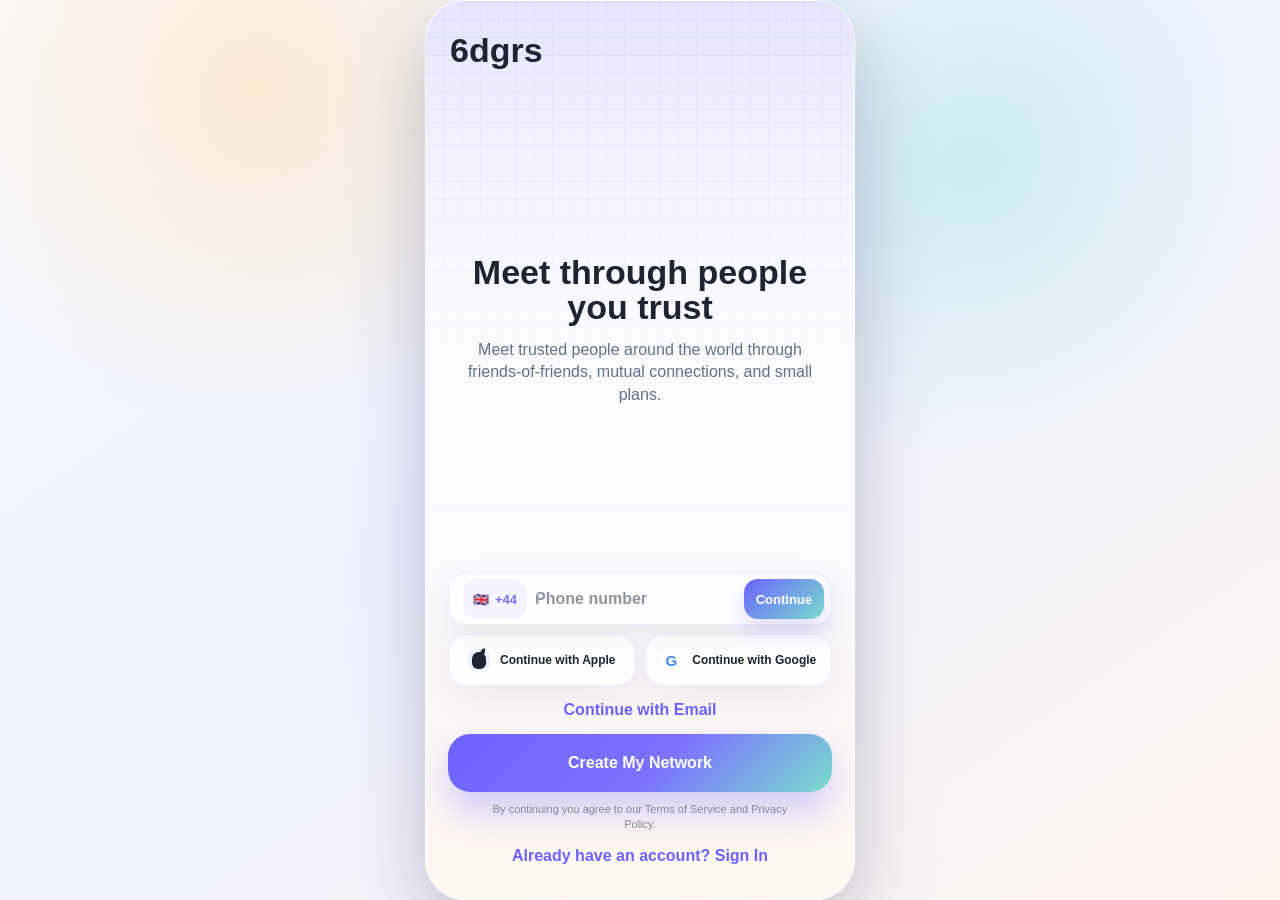
==== index.html @ 52eee06a "Add files via upload" ====
<!doctype html>
<html lang="en">
  <head>
    <meta charset="UTF-8" />
    <meta name="viewport" content="width=device-width, initial-scale=1.0" />
    <meta name="theme-color" content="#f4f1ff" />
    <meta name="mobile-web-app-capable" content="yes" />
    <meta name="apple-mobile-web-app-capable" content="yes" />
    <meta name="apple-mobile-web-app-title" content="6dgrs" />
    <meta name="apple-mobile-web-app-status-bar-style" content="default" />
    <meta name="application-name" content="6dgrs" />
    <title>6dgrs - Trusted global social travel</title>
    <link rel="manifest" href="./manifest.webmanifest" />
    <link rel="icon" href="./assets/logo-icon.svg" type="image/svg+xml" />
    <link rel="apple-touch-icon" href="./assets/logo-icon.svg" />
    <link rel="stylesheet" href="./styles.css?v=96" />
  </head>
  <body>
    <main class="phone-shell" aria-label="6dgrs mobile app prototype">
      <div class="status-glow"></div>

      <section class="screen screen-welcome active" id="welcome" data-screen="welcome">
        <div class="pixel-haze"></div>
        <div class="onboarding-brand"><strong>6dgrs</strong></div>
        <div class="welcome-hero-card">
          <h1>Meet through people you trust</h1>
          <p>Meet trusted people around the world through friends-of-friends, mutual connections, and small plans.</p>
        </div>
        <div class="welcome-actions" id="welcomeAuth">
          <div class="auth-input phone-auth international-phone-auth">
            <button type="button" class="country-code-button" data-country-picker aria-expanded="false" aria-controls="countryCodeMenu"><span data-country-flag>🇬🇧</span><strong data-country-code>+44</strong></button>
            <input type="tel" id="signupPhoneNumber" inputmode="tel" autocomplete="tel-national" placeholder="Phone number" aria-label="Phone number" />
            <button type="button" data-next="onboarding-intro" data-phone-continue aria-label="Continue with phone">Continue</button>
            <div class="country-code-menu" id="countryCodeMenu" hidden>
              <input type="search" id="countryCodeSearch" placeholder="Search country" aria-label="Search country code" />
              <div class="country-code-options" id="countryCodeOptions"></div>
            </div>
          </div>
          <div class="auth-provider-row">
            <button class="auth-button provider-button" data-next="onboarding-intro"><span class="icon apple-icon"></span>Continue with Apple</button>
            <button class="auth-button provider-button" data-next="onboarding-intro"><span class="icon google-icon"></span>Continue with Google</button>
          </div>
          <button class="text-link" data-next="onboarding-intro">Continue with Email</button>
          <button type="button" class="primary-button welcome-create" data-next="onboarding-intro">Create My Network</button>
          <p class="terms">By continuing you agree to our Terms of Service and Privacy Policy.</p>
          <button class="signin-button" data-next="home" data-sign-in>Already have an account? Sign In</button>
        </div>
      </section>

      <section class="screen screen-welcome screen-onboarding-intro" id="onboarding-intro" data-screen="onboarding-intro">
        <div class="pixel-haze"></div>
        <div class="onboarding-brand"><strong>6dgrs</strong></div>
        <div class="onboarding-shell" id="welcomeCarousel">
          <div class="onboarding-track" id="onboardingTrack">
            <article class="onboarding-slide">
              <div class="onboarding-visual trusted-path-preview story-unlock">
                <div class="mini-profile-card you-card"><span>You</span></div>
                <b></b>
                <div class="mini-profile-card trusted-node"><span>Lily</span><em>Trusted Friend</em></div>
                <b></b>
                <div class="mini-profile-card unlock-node"><span>Emma</span><em>Mutual unlocked</em></div>
                <div class="blurred-branch unlock-branch"><span>Maya</span><span>Ari</span><span>Sofia</span></div>
              </div>
              <h1>Start with Trusted Friends</h1>
              <p>Add people you genuinely know and trust. Each Trusted Friend unlocks part of their network.</p>
            </article>
            <article class="onboarding-slide">
              <div class="onboarding-visual intro-request-preview story-intro">
                <div class="mini-person-card profile-preview-card"><i></i><div><strong>Emma Laurent</strong><span>Mutual via Lily</span><button type="button">Request Intro</button></div></div>
                <div class="intro-flow-line"><span>Request Introduction</span></div>
                <div class="mini-chat-card">
                  <strong>Intro Request</strong>
                  <span>Hugo → Emma via Lily</span>
                  <div><button>Introduce</button><button>Reply</button><button>Not Right Now</button></div>
                </div>
              </div>
              <h1>Request warm introductions</h1>
              <p>Meet through people you both know instead of messaging complete strangers.</p>
            </article>
            <article class="onboarding-slide">
              <div class="onboarding-visual trusted-plans-onboarding-preview story-plans">
                <div class="plan-signal-row"><span>Trusted network</span><i></i><span>Open plan</span></div>
                <article class="plan-card onboarding-plan-card">
                  <div class="avatar" style="background:linear-gradient(145deg, #ffbfa3,#a79cff)"></div>
                  <div>
                    <h3>Coffee in Shoreditch</h3>
                    <div class="plan-status-line"><span class="trust-badge">Hosted by Amara</span><span class="trust-badge plan-state">Open to Join</span></div>
                    <p>Shoreditch · Sat, 2:00 PM</p>
                    <div class="plan-meta"><span>3/6 attending</span><span>Mutual connections</span></div>
                    <button type="button">Request to Join</button>
                  </div>
                </article>
                <div class="plan-join-flow"><span>Request sent</span><span>Host approves</span><span>Plan chat opens</span></div>
              </div>
              <h1>Join Trusted Plans</h1>
              <p>See coffees, dinners, hikes, events and meetups shared across your trusted network. Trusted Plans help people meet with real-world context instead of complete strangers.</p>
            </article>
            <article class="onboarding-slide">
              <div class="onboarding-visual qr-meetup-preview status-change-preview">
                <div class="mini-person-card connected-card"><i></i><div><strong>Emma Laurent</strong><span>Connected</span></div></div>
                <div class="mini-qr-person"><strong>Hugo's Personal Key</strong><img class="mini-qr-code" src="./assets/personal-key-qr.png" alt="6dgrs Personal Key QR preview" /></div>
                <div class="scan-flow-line"><span>Scan Meetup QR</span></div>
                <div class="confirm-chip">Meetup Confirmed</div>
                <div class="mini-person-card met-card"><i></i><div><strong>Emma Laurent</strong><span>Met</span></div></div>
              </div>
              <h1>Meet in real life</h1>
              <p>Real-world interactions strengthen trust. Meetups create verified shared experiences.</p>
            </article>
            <article class="onboarding-slide">
              <div class="onboarding-visual trust-growth-preview story-growth">
                <div class="mini-progress"><span>Connected</span><span>Met</span><span>Vouched</span><span>Trusted Friend</span></div>
                <div class="mini-branch active-branch"><strong>Emma</strong><em>Jonas · Mary · Sofia unlocked</em></div>
                <div class="mini-city-row"><span>Jonas</span><span>Mary</span><span>Sofia</span></div>
              </div>
              <h1>Met → Vouched → Trusted</h1>
              <p>Trust grows over time. Stronger relationships unlock more meaningful networks.</p>
            </article>
            <article class="onboarding-slide">
              <div class="onboarding-visual city-map-preview story-city">
                <div class="mini-map-field">
                  <span class="city-dot london">London</span>
                  <span class="city-dot barcelona">Barcelona</span>
                  <span class="city-dot lisbon">Lisbon</span>
                  <i class="city-route"></i>
                  <div class="map-person moving-person">Lily</div>
                </div>
                <div class="trip-added-card">Trip added · Barcelona · 15–20 Aug</div>
                <div class="mini-branch active-branch arrived-person"><strong>Barcelona Hub</strong><em>New trusted activity appears</em></div>
              </div>
              <h1>City Hubs follow people</h1>
              <p>City Hubs reflect where your network actually is. They update as people travel and add trips.</p>
            </article>
          </div>
          <div class="onboarding-controls">
            <div class="onboarding-dots" id="onboardingDots" aria-label="Onboarding progress"></div>
            <div class="onboarding-nav-row">
              <button type="button" class="onboarding-arrow" data-onboarding-prev aria-label="Previous onboarding screen">←</button>
              <button type="button" class="onboarding-next" data-onboarding-next>Next</button>
              <button type="button" class="onboarding-arrow" data-onboarding-skip aria-label="Skip onboarding">Skip</button>
            </div>
          </div>
        </div>
      </section>
      <section class="screen onboarding" id="basics" data-screen="basics">
        <div class="scroll-area with-cta">
          <header class="page-header">
            <p class="eyebrow">Step 1</p>
            <h1>The Basics</h1>
            <p>Start with the details that make introductions feel human and contextual.</p>
          </header>
          <div class="form-stack">
            <label>Full Name<input type="text" placeholder="e.g. Emma Laurent" /></label>
            <label>Age<input type="number" placeholder="e.g. 28" /></label>
            <label>Gender <span>(optional)</span><select id="basicGender"><option value="">Select gender</option><option>Woman</option><option>Man</option><option>Non-binary</option><option>Prefer not to say</option><option>Self-describe</option></select></label>
            <label class="conditional-field" id="basicGenderSelfDescribe" hidden>Self-describe <span>(optional)</span><input type="text" placeholder="Add your gender" /></label>
            <label>Current City<input type="text" placeholder="e.g. Oslo" /></label>
            <label>Home City<input type="text" placeholder="e.g. London" /></label>
          </div>
          <div class="select-group single-select" data-group="visibility">
            <p class="section-label">Profile Visibility</p>
            <button class="option-card selected" aria-pressed="true">Public to Network<span>Visible across trusted circles</span></button>
            <button class="option-card" aria-pressed="false">Trusted Connections Only<span>Only friends and confirmed mutuals</span></button>
          </div>
        </div>
        <div class="sticky-cta"><button class="primary-button" data-next="profile-setup">Continue</button></div>
      </section>

      <section class="screen onboarding" id="profile-setup" data-screen="profile-setup">
        <div class="scroll-area with-cta">
          <header class="page-header">
            <p class="eyebrow">Steps 2-5</p>
            <h1>Build Your Signal</h1>
            <p>Photos, story, personality, and interests for trusted social travel.</p>
          </header>

          <section class="content-section">
            <h2>Profile Photos</h2>
            <div class="upload-main">
              <div class="avatar-preview">EL</div>
              <div><strong>Profile photo</strong><span>Large primary identity image</span></div>
            </div>
            <div class="upload-cover">Cover image</div>
            <div class="photo-carousel" aria-label="Lifestyle travel photos">
              <button class="photo-tile">Add 1</button><button class="photo-tile">Add 2</button><button class="photo-tile">Add 3</button>
              <button class="photo-tile">Add 4</button>
            </div>
          </section>

          <section class="content-section">
            <h2>Bio</h2>
            <div class="prompt-card"><span>Lately I’ve been drawn to...</span><textarea placeholder="Quiet wine bars, sunrise walks and great design hotels"></textarea></div>
            <div class="prompt-card"><span>A trip I still think about...</span><textarea placeholder="Kyoto in autumn with friends of friends"></textarea></div>
            <div class="prompt-card"><span>I’m always up for...</span><textarea placeholder="Warm introductions and hidden local rituals"></textarea></div>
          </section>

          <section class="content-section">
            <h2>Your Travel Persona</h2>
            <div class="chip-cloud selectable" data-max-selected="3">
              <button>Explorer</button><button>Foodie</button><button>Nightlife</button><button>Outdoors</button>
              <button>Luxury Travel</button><button>Hidden Gems</button><button>Digital Nomad</button><button>Art & Culture</button><button>Coffee Spots</button>
            </div>
          </section>

          <section class="content-section">
            <h2>Interests</h2>
            <div class="chip-cloud selectable" data-max-selected="3">
              <button>Design hotels</button><button>Jazz bars</button><button>Galleries</button><button>Rooftops</button>
              <button>Wellness</button><button>Supper clubs</button><button>Photography</button><button>Architecture</button>
              <button>Beach towns</button><button>Slow travel</button>
            </div>
          </section>
        </div>
        <div class="sticky-cta"><button class="primary-button" data-next="trip">Continue</button></div>
      </section>

      <section class="screen onboarding" id="trip" data-screen="trip">
        <div class="scroll-area with-cta">
          <header class="page-header">
            <p class="eyebrow">Step 6</p>
            <h1>Upcoming Trips</h1>
            <p>Add where you are going next and decide how open your trip feels.</p>
          </header>
          <div class="glass-card trip-card">
            <label>Destination<input type="text" placeholder="Barcelona, Spain" /></label>
            <div class="date-row">
              <label>Start Date<input type="date" id="tripStartDate" /></label>
              <label>End Date<input type="date" id="tripEndDate" /></label>
            </div>
            <label>Visibility<select id="tripVisibility"><option>Trusted networks</option><option>Mutuals only</option><option>Private</option></select></label>
            <label>Trip Purpose<select id="tripPurpose"><option>Leisure</option><option>Work</option><option>Visiting Friends</option><option>Event</option><option>Other</option></select></label>
            <label class="conditional-field" id="tripPurposeDetail" hidden><span id="tripPurposeDetailLabel">What brings you here?</span><input type="text" id="tripReason" placeholder="Wedding, festival, birthday trip" /></label>
            <details class="trip-advanced-privacy">
              <summary>Custom visibility</summary>
              <button type="button" class="privacy-extra-row" data-privacy-extra aria-pressed="false">Hide this trip from specific people<span></span></button>
              <div class="hidden-people-picker chip-cloud selectable" data-hidden-people-picker>
                <button type="button">Lily Chen</button><button type="button">Emma Laurent</button><button type="button">Theo Jensen</button><button type="button">Sofia Marin</button>
              </div>
            </details>
            <div class="toggle-pair exclusive-toggles">
              <button class="toggle-card active">Open to Meetups<span></span></button>
              <button class="toggle-card">Just browsing<span></span></button>
            </div>
          </div>
        </div>
        <div class="sticky-cta trip-actions"><button class="primary-button" data-trip-save>Save Trip</button><button class="secondary-button" data-trip-skip>I'll do it later</button></div>
      </section>

      <section class="screen onboarding trusted-screen" id="trusted" data-screen="trusted">
        <div class="scroll-area with-cta">
          <header class="page-header light">
            <p class="eyebrow">Step 7</p>
            <h1>Trusted Connections</h1>
            <p>6dgrs grows through real-world trust.</p>
          </header>
          <p class="qr-instruction" id="trustedInstruction">Start with 6 Trusted Friends. Unlock up to 12 as real-world trust grows.</p>
          <div class="trust-cap-card">
            <strong>Trusted Friend slots</strong>
            <span id="trustedSlotCopy">6 slots available now · unlock up to 12 through verified meetups, vouches, and hosted plans.</span>
          </div>
          <div class="identity-card">
            <div class="identity-top"><div class="avatar-preview small">EL</div><div><strong>Your Personal Key</strong><span>@emmaaround</span></div></div>
            <div class="real-qr asset-qr" aria-label="Scannable QR code"><img src="./assets/personal-key-qr.png" alt="6dgrs Personal Key QR code" /></div>
            <div class="trust-id">Trust ID 6D-OSL-2048</div>
          </div>
          <div class="action-list">
            <button class="wide-action">Scan Trusted Friend's QR</button>
            <button class="wide-action">Share Invite Link</button>
            <button class="wide-action">Import Contacts</button>
          </div>
        </div>
        <div class="sticky-cta"><button class="primary-button" id="trustedCta" data-next="privacy">Continue</button></div>
      </section>

      <section class="screen onboarding" id="privacy" data-screen="privacy">
        <div class="scroll-area with-cta">
          <header class="page-header">
            <p class="eyebrow">Step 8</p>
            <h1>Privacy</h1>
            <p>Make the network feel open enough to explore and private enough to trust.</p>
          </header>
          <div class="settings-list privacy-settings">
            <button class="setting-card active" data-privacy-mode aria-pressed="true">Visible to trusted<span></span></button>
            <button class="setting-card" data-privacy-mode aria-pressed="false">Visible to mutuals<span></span></button>
            <button class="setting-card" data-privacy-mode aria-pressed="false">Show trips publicly<span></span></button>
            <button class="setting-card" data-privacy-mode aria-pressed="false">Hide current city<span></span></button>
          </div>
        </div>
        <div class="sticky-cta"><button class="primary-button" data-next="qr-reveal">Generate QR</button></div>
      </section>

      <section class="screen qr-reveal" id="qr-reveal" data-screen="qr-reveal">
        <div class="reveal-content">
          <p class="eyebrow">Step 9</p>
          <h1>Your Key Is Live</h1>
          <div class="identity-card reveal">
            <div class="real-qr asset-qr"><img src="./assets/personal-key-qr.png" alt="6dgrs Personal Key QR code" /></div>
            <strong>6dgrs Personal Key</strong>
            <span>Ready for trusted real-world adds</span>
          </div>
        </div>
        <div class="sticky-cta"><button class="primary-button" data-next="home">Enter 6dgrs</button></div>
      </section>

      <section class="screen app-screen" id="home" data-screen="home">
        <div class="scroll-area app-scroll">
          <header class="home-header">
            <div class="brand-small">6dgrs</div>
            <div class="header-actions"><button data-next="trip">Add Trip</button><button class="icon-button" data-next="notifications" aria-label="Notifications"><svg aria-hidden="true" viewBox="0 0 24 24"><path d="M18 8a6 6 0 0 0-12 0c0 7-3 7-3 9h18c0-2-3-2-3-9"></path><path d="M13.73 21a2 2 0 0 1-3.46 0"></path></svg></button><button class="icon-button" data-qr-shortcut>QR</button></div>
          </header>
          <label class="search-bar"><span></span><input id="homeSearch" placeholder="Search city or country" /></label>
          <div class="filter-row"><button class="active" data-home-filter="all">All</button><button data-home-filter="in-town">In Town</button><button data-home-filter="locals">Locals</button><button data-home-filter="same">Same Dates</button></div>
          <section class="content-section"><div class="section-heading people-heading"><div><h2 id="homePeopleTitle">Trusted People Nearby</h2><label class="date-range-pill" id="homePeopleDates"><select id="homeTripSelect" aria-label="Choose trip dates"></select></label></div><button data-next="nearby-people">View all</button></div><div class="people-stack" id="nearbyPeople"></div></section>
          <section class="content-section trusted-plans-preview">
            <div class="section-heading"><h2>Trusted Plans Near You</h2><button data-next="trusted-plans">View all</button></div>
            <div class="plan-preview-stack" id="homePlans"></div>
            <button class="soft-action" data-next="create-plan">Create Trusted Plan</button>
          </section>
          <section class="content-section"><h2>Visiting Soon</h2><div class="mini-card-row"><button class="city-mini-card" data-city-mutual="Barcelona">Barcelona<span>12 mutual paths</span></button><button class="city-mini-card" data-city-mutual="Tokyo">Tokyo<span>8 trusted hubs</span></button></div></section>
          <section class="content-section"><h2>Recently Unlocked Networks</h2><div class="unlock-strip"><span>Oslo</span><span>London</span><span>Paris</span></div></section>
          <section class="content-section"><div class="section-heading"><div><h2>Suggested for you</h2></div><button data-next="suggested-connections">View all</button></div><div class="people-stack" id="suggestedPeople"></div></section>
          <section class="content-section"><div class="section-heading"><div><h2>Around Your Network</h2></div></div><div class="mini-card-row network-movement-row" id="networkMovement"></div></section>
        </div>
        <nav class="bottom-nav"></nav>
      </section>

      <section class="screen app-screen" id="nearby-people" data-screen="nearby-people">
        <div class="scroll-area app-scroll">
          <header class="network-header">
            <div><h1 id="nearbyPeoplePageTitle">Trusted People Nearby</h1><p id="nearbyPeoplePageCopy">People relevant to your selected trip and filter.</p></div>
          </header>
          <div class="people-stack" id="nearbyPeopleAll"></div>
        </div>
        <nav class="bottom-nav"></nav>
      </section>

      <section class="screen app-screen" id="suggested-connections" data-screen="suggested-connections">
        <div class="scroll-area app-scroll">
          <header class="network-header">
            <div><h1>Suggested Introductions</h1><p>Ranked by shared style, trips, mutual paths, plans, and recent trusted activity.</p></div>
          </header>
          <div class="people-stack" id="suggestedPeopleAll"></div>
        </div>
        <nav class="bottom-nav"></nav>
      </section>

      <section class="screen app-screen" id="trusted-plans" data-screen="trusted-plans">
        <div class="scroll-area app-scroll">
          <header class="network-header">
            <div><h1>Trusted Plans Near You</h1><p>Discover plans you can request to join.</p></div>
            <button class="small-pill" data-next="create-plan">Create</button>
          </header>
          <div class="people-stack plan-list" id="trustedPlansList"></div>
        </div>
        <nav class="bottom-nav"></nav>
      </section>

      <section class="screen app-screen" id="my-plans" data-screen="my-plans">
        <div class="scroll-area app-scroll">
          <header class="network-header">
            <div><h1>My Plans</h1></div>
            <button class="small-pill" data-next="create-plan">Create</button>
          </header>
          <div class="tabs plan-tabs my-plan-tabs"><button class="active" data-plan-filter="hosting">Hosting</button><button data-plan-filter="attending">Attending</button><button data-plan-filter="pending">Pending</button><button data-plan-filter="past">Past</button></div>
          <div class="people-stack plan-list" id="myPlansList"></div>
        </div>
        <nav class="bottom-nav"></nav>
      </section>

      <section class="screen app-screen" id="create-plan" data-screen="create-plan">
        <div class="scroll-area with-cta">
          <header class="page-header"><p class="eyebrow">Trusted Plans</p><h1>Create Trusted Plan</h1><p>Host something small, private, and capped at 6 people.</p></header>
          <div class="form-card">
            <label>Plan title<input placeholder="e.g. Coffee in Shoreditch" /></label>
            <label>Location<input placeholder="Shoreditch, London" /></label>
            <div class="form-grid two"><label>Date<input type="date" /></label><label>Time<input type="time" /></label></div>
            <label>Maximum number of people <span>(max 6)</span><input type="number" min="2" max="6" placeholder="4" /></label>
            <label>Visibility setting<select><option>Direct Trusted Friends only</option><option>Mutual connections</option><option>2nd Degree connections</option><option>Invite link only</option></select></label>
          </div>
        </div>
        <div class="sticky-cta"><button class="primary-button" data-publish-plan>Publish Plan</button></div>
      </section>

      <section class="screen app-screen" id="plan-detail" data-screen="plan-detail">
        <div class="scroll-area app-scroll">
          <header class="network-header"><button class="small-pill" data-next="trusted-plans">Back</button><button class="small-pill" id="planDetailRequests" data-next="plan-requests">Requests</button></header>
          <section class="plan-hero">
            <span class="trust-badge" id="planDetailBadge">Discoverable</span>
            <h1>Coffee in Shoreditch</h1>
            <p>Saturday, 2:00 PM · Shoreditch House cafe</p>
            <div class="host-line"><div class="avatar"></div><div><strong>Hosted by Amara</strong><span>You -> Lily -> Amara</span></div></div>
          </section>
          <section class="content-section"><h2>Plan Details</h2><p class="about-copy">A small coffee plan for trusted mutuals nearby. Attending creates a Met connection only; wider networks stay locked unless people later become Trusted Friends.</p><div class="plan-stats"><span>3 spots left</span><span>3 joined</span><span>Max 6</span></div></section>
          <section class="content-section" id="planAttendees"><h2>Attendees</h2><div class="participant-row"><span>Amara</span><span class="trust-badge">Host · 2°</span></div><div class="participant-row"><span>Lily</span><span>Trusted Friend</span></div><div class="participant-row"><span>Theo</span><span>Met only</span></div></section>
          <section class="content-section plan-join-note" id="planJoinNote"><h2>Message to host (optional)</h2><p class="section-note">Include a message with your join request.</p><textarea id="planJoinMessage" placeholder="Would love to join if there’s space."></textarea></section>
          <div class="action-grid" id="planDetailActions"></div>
        </div>
        <nav class="bottom-nav"></nav>
      </section>

      <section class="screen app-screen" id="edit-plan" data-screen="edit-plan">
        <div class="scroll-area with-cta">
          <header class="network-header">
            <div><h1>Edit Plan</h1><p>Manage the plan you are hosting.</p></div>
            <button class="plan-request-bell edit-plan-request-bell" data-next="plan-requests" aria-label="3 pending requests"><svg class="bell-symbol" aria-hidden="true" viewBox="0 0 24 24"><path d="M18 8a6 6 0 0 0-12 0c0 7-3 7-3 9h18c0-2-3-2-3-9"></path><path d="M13.73 21a2 2 0 0 1-3.46 0"></path></svg><span class="bell-count">3</span></button>
          </header>
          <section class="plan-management-hub">
            <div>
              <strong>Coffee in Shoreditch</strong>
              <span>Saturday · 2:30 PM · Shoreditch</span>
            </div>
            <div class="hub-actions single-action">
              <button type="button" data-next="plan-chat" data-plan-status="hosting" class="chat-cta">Open Chat <span>3</span></button>
            </div>
          </section>
          <div class="form-card">
            <label>Title<input placeholder="Coffee in Shoreditch" /></label>
            <div class="form-grid two"><label>Date<input type="date" /></label><label>Time<input type="time" /></label></div>
            <label>Venue / location<input placeholder="Shoreditch House cafe" /></label>
            <label>Description<textarea placeholder="A small coffee plan for trusted mutuals nearby. Keep it warm, low-key, and easy to join."></textarea></label>
            <label>Max attendees<select><option selected>6 people</option><option>5 people</option><option>4 people</option><option>3 people</option></select></label>
            <label>Visibility<select><option selected>Mutual connections</option><option>Direct Trusted Friends only</option><option>2nd Degree connections</option><option>Invite link only</option></select></label>
            <label>Who can join<select><option selected>Mutual connections</option><option>Trusted Friends only</option><option>2nd Degree connections</option><option>Invite link only</option></select></label>
          </div>
          <section class="content-section">
            <h2>Attendees</h2>
            <div class="participant-row"><span>You</span><span class="trust-badge">Host</span></div>
            <div class="participant-row"><span>Lily</span><span class="trust-badge">Accepted</span><button class="quiet-danger">Remove</button></div>
            <div class="participant-row"><span>Theo</span><span class="trust-badge">Accepted</span><button class="quiet-danger">Remove</button></div>
            <div class="participant-row"><span>Amara</span><span class="trust-badge">Accepted</span><button class="quiet-danger">Remove</button></div>
          </section>
          <div class="action-grid edit-plan-actions">
            <button class="secondary-button" type="button" data-save-plan>Save Changes</button>
            <button class="quiet-danger" type="button" data-cancel-hosted-plan>Cancel Plan</button>
          </div>
        </div>
        <nav class="bottom-nav"></nav>
      </section>

      <section class="screen app-screen" id="plan-requests" data-screen="plan-requests">
        <div class="scroll-area app-scroll">
          <header class="network-header"><div><h1>Plan Requests</h1></div><button class="small-pill" data-next="plan-detail">Back</button></header>
          <div class="people-stack" id="planRequestsList"></div>
        </div>
        <nav class="bottom-nav"></nav>
      </section>

      <section class="screen app-screen" id="plan-chat" data-screen="plan-chat">
        <div class="scroll-area app-scroll chat-detail">
          <header class="chat-top"><div><strong>Coffee in Shoreditch</strong><span>Saturday · 2:00 PM · Shoreditch</span></div><div class="chat-quick-actions"><button class="small-pill" data-next="edit-plan" data-plan-status="hosting">Edit Plan</button><button class="small-pill" data-next="plan-requests">Requests</button><button class="small-pill" data-next="chats" data-chat-mode="plan-share">Share</button></div></header>
          <div class="plan-reminder">
            <p id="planChatStatus"><span class="trust-badge relationship-badge">Private Plan Chat</span><small>Hosted by Hugo · 4 attendees</small></p>
            <div class="participant-strip"><div><button type="button">Hugo (Host)</button><button data-next="profile" data-profile-name="Lily Chen">Lily</button><button data-next="profile" data-profile-name="Theo Jensen">Theo</button><button data-next="profile" data-profile-name="Amara Okoye">Amara</button></div></div>
            <div class="plan-messages">
              <div class="message-row other">Amara: I booked a small table near the window.</div>
              <div class="message-row mine">Perfect. I’ll be there just before 2.</div>
              <div class="message-row other">Lily: Bringing Sofia too, she knows Amara from the Oslo hub.</div>
            </div>
            <div class="chat-input" id="planChatComposer"><input placeholder="Message the plan group" /><button type="button" class="photo-upload-button" aria-label="Add photo"></button><button aria-label="Send message">➤</button></div>
          </div>
        </div>
      </section>

      <section class="screen app-screen" id="city-mutuals" data-screen="city-mutuals">
        <div class="scroll-area app-scroll">
          <header class="network-header">
            <div><h1 id="cityMutualTitle">Barcelona</h1><p id="cityMutualCopy">People you can reach through trusted paths.</p></div>
            <button class="small-pill" data-next="home">Back</button>
          </header>
          <section class="content-section"><h2>Mutual Paths</h2><div class="people-stack" id="cityMutualPeople"></div></section>
        </div>
        <nav class="bottom-nav"></nav>
      </section>

      <section class="screen app-screen" id="network-list" data-screen="network-list">
        <div class="scroll-area app-scroll">
          <header class="network-header">
            <div><h1>Network</h1></div>
            <button class="small-pill" data-add-friends>Add Trusted</button>
          </header>
          <div class="view-toggle"><button class="active" data-next="network-list">List</button><button data-next="network-map">Map</button></div>
          <section class="trust-system-card">
            <div><strong>Trusted Friends</strong><span id="networkTrustedSlotCopy">4/6 launch slots used · cap 12</span></div>
            <div><strong>Unlocks</strong><span>+2 after 2 verified meetups · +1 for hosting · +1 per trusted vouch</span></div>
          </section>
          <label class="search-bar network-search"><span></span><input id="networkSearch" placeholder="Search name or city" /></label>
          <div class="chip-cloud network-filter-chips primary-network-filters">
            <button class="selected" data-network-filter="trusted">Trusted</button>
            <button data-network-filter="mutuals">Mutuals</button>
            <button data-network-filter="nearby">Nearby</button>
            <button data-network-filter="travelling">Travelling</button>
            <button data-network-filter="met">Met</button>
          </div>
          <section class="content-section"><h2>Trusted Friends</h2><div class="people-stack network-cards"></div></section>
          <section class="content-section"><h2>People You've Met</h2><p class="section-note">Verified real-world meetups create Met paths and curated previews, not automatic Trusted Friend access.</p><div class="people-stack met-cards"></div></section>
          <section class="content-section"><h2>Mutual Connections</h2><p class="section-note">Friends-of-friends visible through a trust path. Request intros before messaging.</p><div class="people-stack trusted-cards"></div></section>
          <section class="content-section"><h2>Extended Network</h2><p class="section-note">2nd to 6th Degree previews reveal gradually through intros, plans, vouches and verified meetups.</p><div class="people-stack third-degree-cards"></div></section>
        </div>
        <nav class="bottom-nav"></nav>
      </section>

      <section class="screen app-screen map-screen" id="network-map" data-screen="network-map">
        <div class="city-sky">
          <header class="network-header map-top">
            <div><h1>Trust Paths</h1><p>Explore how your network branches and reconnects.</p></div>
            <div class="view-toggle compact"><button data-next="network-list">List</button><button class="active">Map</button></div>
          </header>
          <div class="world-lines"></div>
          <div class="connection-line l1"></div><div class="connection-line l2"></div><div class="connection-line l3"></div>
          <div class="global-network-map" id="globalNetworkMap" aria-label="Global trust map"></div>
          <section class="network-graph-card" id="networkGraphCard" aria-live="polite"></section>
          <div class="map-bottom glass-card">
            <div><strong id="mapTrustedSlotCount">4/6</strong><span>Trusted Friends</span></div><div><strong id="mapMetCount">6</strong><span>Met paths</span></div><div><strong id="mapTrustedCap">12</strong><span>Max cap</span></div>
            <button data-next="network-list">Open list view</button>
          </div>
        </div>
        <nav class="bottom-nav"></nav>
      </section>

      <section class="screen app-screen" id="request-intro" data-screen="request-intro">
        <div class="scroll-area with-cta">
          <header class="page-header"><h1 id="introTitle">Request intro to Emma via Lily</h1><p class="path-line" id="introPathLine">Connected via Lily</p></header>
          <div class="select-group single-select intro-methods"><button class="option-card selected" aria-pressed="true" data-intro-method="mutual">Via Mutual Friend <em>Recommended</em></button><button class="option-card" aria-pressed="false" data-intro-method="direct">Direct Request</button></div>
          <div class="recipient-card" id="introRecipient"><span>Send Lily a note</span><strong>Lily Chen</strong></div>
          <label class="message-box">Message<textarea id="introMessage" placeholder="Hey Lily - would love an intro to Emma if it feels right. Looks like we both have similar interests and may be in Barcelona at the same time."></textarea></label>
          <p class="subtle-note" id="introMethodNote">This lands as a normal chat with Lily, not a formal approval request.</p>
        </div>
        <div class="sticky-cta"><button class="primary-button" data-send-intro>Send Request</button></div>
      </section>

      <section class="screen app-screen" id="chats" data-screen="chats">
        <div class="scroll-area app-scroll">
          <header class="page-header compact-header"><h1>Chats</h1><p id="chatContextCopy">Trusted conversations only.</p></header>
          <div class="tabs chat-tabs"><button class="active" data-chat-filter="all">All</button><button data-chat-filter="unread">Unread</button><button data-chat-filter="trusted">Trusted</button><button data-chat-filter="plans">Plans</button><button data-chat-filter="archived">Archived</button></div>
          <div class="chat-list"></div>
        </div>
        <nav class="bottom-nav"></nav>
      </section>

      <section class="screen app-screen" id="chat-detail" data-screen="chat-detail">
        <div class="chat-detail">
          <header class="chat-top"><div class="avatar-img"></div><div><strong>Hugo & Emma</strong><span>Introduced by Lily · Not yet Met</span></div></header>
          <div class="messages"><p class="bubble theirs">Lily mentioned you love quiet design bars. I have one in mind for Friday.</p><p class="bubble mine">Perfect. I am in Barcelona from Thursday and would love that.</p></div>
          <button class="meetup-button" data-next="verify">Confirm Meetup</button>
          <div class="composer"><input placeholder="Message Emma" /><button type="button" class="photo-upload-button" aria-label="Add photo"></button><button aria-label="Send message">➤</button></div>
        </div>
      </section>

      <section class="screen app-screen" id="verify" data-screen="verify">
        <div class="scroll-area with-cta">
          <header class="page-header"><h1>Did you meet Emma?</h1><p>Verification can upgrade a one-to-one relationship to Trusted Friend when both people accept.</p></header>
          <div class="select-group single-select verify-methods"><button class="option-card selected" aria-pressed="true" data-verify-method="qr">QR Scan</button><button class="option-card" aria-pressed="false" data-verify-method="location">Same Location</button><button class="option-card" aria-pressed="false" data-verify-method="mutual">Mutual Confirmation</button></div>
          <div id="verificationPanel" class="verification-panel"></div>
        </div>
        <div class="sticky-cta"><button class="primary-button" data-complete-verification>Complete Verification</button></div>
      </section>

      <section class="screen unlocked-screen" id="unlocked" data-screen="unlocked">
        <div class="unlock-visual"><span></span><span></span><span></span></div>
        <div class="unlock-content">
          <h1>Meetup Confirmed</h1>
          <p>Emma is now Met. You can see a curated preview; her full branch opens only if you both become Trusted Friends.</p>
          <div class="new-people"><div><span>MB</span></div><div><span>AR</span></div><div><span>NK</span></div><div><span>SR</span></div><div><span>JO</span></div></div>
          <div class="reach-card"><strong>Meetup Recorded</strong><span>Emma is now Met. Met creates a real trust path with curated previews; Trusted Friend unlocks the wider branch.</span></div>
          <div class="gain-grid"><div><strong>Met</strong><span>New status</span></div><div><strong>Locked</strong><span>Wider branch</span></div><div><strong>12</strong><span>Max cap</span></div></div>
        </div>
        <div class="sticky-cta dual"><button class="primary-button" data-next="network-map">Explore New Connections</button><button class="secondary-button" data-next="home">Continue Exploring</button></div>
      </section>

      <section class="screen app-screen profile-screen" id="my-profile" data-screen="my-profile">
        <div class="scroll-area app-scroll">
          <div class="cover personal-cover"></div>
          <button class="profile-gear" type="button" data-profile-menu aria-label="Open profile menu"></button>
          <div class="profile-menu" id="profileMenu">
            <button data-next="notifications">Notifications</button>
            <button data-next="connection-requests">Requests</button>
            <button data-next="settings">Settings</button>
            <button data-next="safety-centre">Safety Centre</button>
            <button data-next="how-works">How 6dgrs Works</button>
            <button type="button" data-open-feedback>Send Feedback</button>
          </div>
          <section class="profile-head">
            <div class="profile-avatar">IO</div><div class="verified">Verified</div>
            <h1>Ifunanya Okafor</h1><p>@ifunanya</p>
            <div class="profile-actions"><button data-next="edit-profile">Edit Profile</button><button data-qr-shortcut>Personal Key</button></div>
          </section>
          <div class="tabs profile-tabs"><button class="active" data-profile-tab="about">About</button><button data-profile-tab="trips">Trips</button><button data-profile-tab="plans">Plans</button><button data-profile-tab="trust">Trust</button></div>
          <section class="profile-tab-panel active" data-profile-panel="about">
            <section class="content-section"><h2>About</h2><p class="about-copy">Warm-intro traveller based in Tokyo, with London as home, looking for thoughtful city rituals, design hotels, gallery afternoons, and trusted local plans.</p><div class="profile-meta-grid"><span>Current city<strong>Tokyo</strong></span><span>Home city<strong>London</strong></span><span>Trust ID<strong>6D-8492-LDN</strong></span></div></section>
            <section class="content-section"><h2>Travel Personality</h2><div class="chip-cloud static"><span>Explorer</span><span>Foodie</span><span>Art & Culture</span><span>Hidden Gems</span></div><h2>Interests</h2><div class="chip-cloud static"><span>Design hotels</span><span>Jazz bars</span><span>Photography</span><span>Slow travel</span></div></section>
            <section class="content-section"><h2>Photos</h2><div class="profile-photo-grid"><button type="button" aria-label="Profile gallery photo 1"></button><button type="button" aria-label="Profile gallery photo 2"></button><button type="button" aria-label="Profile gallery photo 3"></button><button type="button" aria-label="Profile gallery photo 4"></button></div></section>
          </section>
          <section class="profile-tab-panel" data-profile-panel="trips">
            <section class="content-section"><div class="section-heading"><h2>Upcoming Trips</h2><button data-next="all-trips">Manage trips</button></div><div class="profile-carousel"><div class="trip-row"><strong>Barcelona</strong><span>Jun 12-16 · visible to trusted networks</span></div><div class="trip-row"><strong>Paris</strong><span>Jul 04-07 · open to meetups</span></div><div class="trip-row"><strong>Lisbon</strong><span>Aug 18-22 · mutuals only</span></div></div></section>
          </section>
          <section class="profile-tab-panel" data-profile-panel="plans">
            <section class="content-section"><div class="section-heading"><h2>Plans</h2><button data-next="my-plans">Manage plans</button></div><div class="profile-carousel"><div class="trip-row"><strong>Hosting</strong><span>Coffee in Shoreditch · Saturday, 2:00 PM</span></div><div class="trip-row"><strong>Attending</strong><span>Gallery visit in Mayfair · Sunday, 11:30 AM</span></div><div class="trip-row"><strong>Pending</strong><span>Jazz night in Dalston · awaiting host</span></div><div class="trip-row muted"><strong>Past</strong><span>Design stores in Marylebone · Met created</span></div></div></section>
          </section>
          <section class="profile-tab-panel" data-profile-panel="trust">
            <section class="presence-card"><div class="presence-world"></div><div><h2>Global Presence</h2><p>18 countries visited · 11 trusted hubs · 4 Trusted Friends · 6 Met</p><button data-next="network-map">Open Network Explorer</button></div></section>
            <section class="content-section"><h2>Trusted Stats</h2><div class="profile-meta-grid"><span>Trusted Friends<strong>4/6</strong></span><span>Met<strong>6</strong></span><span>Vouches<strong>2</strong></span></div></section>
            <section class="content-section"><h2>Introductions Made</h2><div class="profile-carousel"><div class="trip-row"><strong>Hugo ↔ Emma</strong><span>Introduced via Lily · Barcelona · November 2026 · Connected</span></div><div class="trip-row"><strong>Maya ↔ Theo</strong><span>Introduced through Coffee in Shoreditch · Met in person</span></div></div></section>
            <section class="content-section"><h2>Vouched By</h2><div class="testimonial-row"><div>Lily<span>"Always makes people feel safe."</span></div><div>Theo<span>"Great at thoughtful introductions."</span></div></div></section>
            <button class="instagram-lock connected unlocked" type="button" data-instagram-profile="ifunanya" data-trusted-instagram="true"><strong>Instagram Connected</strong><span>Travel photos visible to trusted connections only.</span><small>@ifunanya opens in Instagram.</small></button>
          </section>
        </div>
        <nav class="bottom-nav"></nav>
      </section>

      <section class="screen app-screen" id="all-trips" data-screen="all-trips">
        <div class="scroll-area app-scroll">
          <header class="network-header">
            <div><h1>My Trips</h1><p id="allTripsCopy">Trips you've added in chronological order.</p></div>
            <button class="small-pill" data-next="trip">Add Trip</button>
          </header>
          <div class="people-stack" id="allTripsList"></div>
        </div>
        <nav class="bottom-nav"></nav>
      </section>

      <section class="screen app-screen" id="person-trips" data-screen="person-trips">
        <div class="scroll-area app-scroll">
          <header class="network-header"><div><h1>Emma Laurent's Trips</h1><p>Visible trips based on trust, mutuals, and same-date overlap.</p></div></header>
          <div id="personTripsList"></div>
        </div>
        <nav class="bottom-nav"></nav>
      </section>

      <section class="screen app-screen" id="person-plans" data-screen="person-plans">
        <div class="scroll-area app-scroll">
          <header class="network-header"><div><h1>Emma Laurent's Plans</h1><p>Plans Emma is hosting, attending, or has completed.</p></div></header>
          <div class="tabs plan-tabs"><button class="active" data-plan-filter="hosting">Hosting</button><button data-plan-filter="attending">Attending</button><button data-plan-filter="past">Past</button></div>
          <div class="people-stack plan-list" id="personPlansList"></div>
        </div>
        <nav class="bottom-nav"></nav>
      </section>

      <section class="screen app-screen" id="edit-profile" data-screen="edit-profile">
        <div class="scroll-area with-cta">
          <header class="page-header"><p class="eyebrow">My Profile</p><h1>Edit Profile</h1><p>Keep your trusted travel signal clear and current.</p></header>
          <section class="content-section"><h2>Images</h2><div class="media-editor-list"><div class="media-editor-row"><span>Profile photo</span><div><button type="button" data-media-action="replace">Replace</button><button type="button" data-media-action="remove">Remove</button></div></div><div class="media-editor-row"><span>Cover photo</span><div><button type="button" data-media-action="replace">Replace</button><button type="button" data-media-action="remove">Remove</button></div></div><div class="media-editor-row"><span>Gallery images</span><div><button type="button" data-media-action="reorder">Reorder</button><button type="button" data-media-action="replace">Replace</button></div></div></div></section>
          <div class="form-card">
            <label>Name<input placeholder="Ifunanya Okafor" /></label>
            <label>Username<input placeholder="@ifunanya" /></label>
            <label>Bio<textarea placeholder="Warm-intro traveller based in Tokyo, with London as home, looking for thoughtful city rituals and trusted local plans."></textarea></label>
            <label>Gender <span>(optional)</span><select id="editProfileGender"><option value="">Select gender</option><option selected>Woman</option><option>Man</option><option>Non-binary</option><option>Prefer not to say</option><option>Self-describe</option></select></label>
            <label class="conditional-field" id="editProfileGenderSelfDescribe" hidden>Self-describe <span>(optional)</span><input placeholder="Add your gender" /></label>
            <label>Lately I’ve been drawn to<textarea placeholder="Quiet wine bars, sunrise walks and great design hotels."></textarea></label>
            <label>The kind of plans I say yes to<textarea placeholder="Long lunches, gallery afternoons and low-key dinners."></textarea></label>
            <label>My ideal local host knows<textarea placeholder="Where to go when nowhere obvious feels right."></textarea></label>
            <div class="form-grid two"><label>Current City<input placeholder="Tokyo" /></label><label>Home City<input placeholder="London" /></label></div>
            <label>Instagram connection<select><option>Connected · trusted only</option><option>Disconnect Instagram</option><option>Visible after accepted intro</option></select></label>
            <label>Profile visibility<select><option>Trusted connections only</option><option>Visible to mutuals</option><option>Public to network</option></select></label>
          </div>
          <section class="content-section"><h2>Travel Personality</h2><div class="chip-cloud selectable"><button class="selected">Explorer</button><button>Foodie</button><button class="selected">Hidden Gems</button><button>Digital Nomad</button><button>Luxury Travel</button></div><h2>Interests</h2><div class="chip-cloud selectable"><button class="selected">Design hotels</button><button>Jazz bars</button><button class="selected">Photography</button><button>Architecture</button><button>Slow travel</button></div></section>
        </div>
        <div class="sticky-cta"><button class="primary-button" data-next="my-profile">Save Changes</button></div>
      </section>

      <section class="screen app-screen" id="settings" data-screen="settings">
        <div class="scroll-area app-scroll">
          <header class="network-header"><div><h1>Settings</h1><p>Account, privacy, safety, and app controls.</p></div><button class="small-pill" data-next="my-profile">Back</button></header>
          <section class="settings-section"><h2>Account</h2><button data-settings-detail="phone">Phone number<span data-setting-value="phone">+44 ••• ••• 2841</span></button><button data-settings-detail="email">Email<span data-setting-value="email">ifunanya@example.com · verified</span></button><button data-settings-detail="security">Password & security<span data-setting-value="security">2FA enabled</span></button><button data-settings-detail="connected">Connected accounts<span data-setting-value="connected">Instagram connected</span></button></section>
          <section class="settings-section"><h2>Privacy</h2><button data-privacy-setting="currentCity">Who can see current city<span data-setting-value="currentCity">Trusted connections only</span></button><button data-privacy-setting="trips">Who can see trips<span data-setting-value="trips">Mutuals</span></button><button data-privacy-setting="intros">Who can request intros<span data-setting-value="intros">Full trusted network</span></button><button data-privacy-setting="instagram">Who can view Instagram<span data-setting-value="instagram">Accepted connections</span></button><button data-privacy-setting="profile">Profile visibility<span data-setting-value="profile">Trusted connections only</span></button></section>
          <section class="settings-section notification-settings"><h2>Notifications</h2><button data-notification-setting="introRequests" aria-pressed="true">Intro requests<span data-setting-value="introRequests">On</span><i aria-hidden="true"></i></button><button data-notification-setting="acceptedRequests" aria-pressed="true">Accepted requests<span data-setting-value="acceptedRequests">On</span><i aria-hidden="true"></i></button><button data-notification-setting="tripOverlaps" aria-pressed="true">Trip overlaps<span data-setting-value="tripOverlaps">On</span><i aria-hidden="true"></i></button><button data-notification-setting="trustedPlans" aria-pressed="true">Trusted plans<span data-setting-value="trustedPlans">On</span><i aria-hidden="true"></i></button><button data-notification-setting="networkUnlocked" aria-pressed="true">Network unlocked<span data-setting-value="networkUnlocked">On</span><i aria-hidden="true"></i></button><button data-notification-setting="chatMessages" aria-pressed="true">Chat messages<span data-setting-value="chatMessages">On</span><i aria-hidden="true"></i></button></section>
          <section class="settings-section"><h2>Safety</h2><button data-settings-detail="blocked">Blocked users<span data-setting-value="blocked">2 blocked</span></button><button data-settings-detail="reports">Report history<span data-setting-value="reports">3 submitted</span></button><button data-next="safety-centre">Meeting safety guidance<span>Open</span></button><button data-settings-detail="verification">Verification settings<span data-setting-value="verification">QR + location</span></button></section>
          <section class="settings-section"><h2>App</h2><button data-settings-detail="appearance">Appearance<span data-setting-value="appearance">Light</span></button><button data-settings-detail="help">Help centre<span>FAQ + support</span></button><button type="button" data-open-feedback>Send Feedback<span>For beta testing</span></button><button data-settings-detail="terms">Terms<span>Read</span></button><button data-settings-detail="privacyPolicy">Privacy policy<span>Read</span></button><button data-settings-detail="developer">Developer Mode<span>Internal testing</span></button><button class="danger-text" data-delete-account>Delete account<span>Requires confirmation</span></button></section>
        </div>
        <nav class="bottom-nav"></nav>
      </section>

      <section class="screen app-screen" id="settings-detail" data-screen="settings-detail">
        <div class="scroll-area app-scroll">
          <header class="network-header"><div><h1 id="settingsDetailTitle">Settings</h1><p id="settingsDetailCopy">Manage this setting.</p></div></header>
          <div id="settingsDetailContent" class="settings-detail-content"></div>
        </div>
        <nav class="bottom-nav"></nav>
      </section>

      <section class="screen app-screen" id="notifications" data-screen="notifications">
        <div class="scroll-area app-scroll">
          <header class="network-header"><div><h1>Notifications</h1><p>Trust activity that needs your attention.</p></div><div class="header-actions compact-actions"><button class="small-pill quiet-pill" type="button" data-clear-all-notifications>Clear all</button><button class="small-pill" data-next="connection-requests">Requests</button></div></header>
          <div class="notification-list"></div>
        </div>
        <nav class="bottom-nav"></nav>
      </section>

      <section class="screen app-screen" id="connection-requests" data-screen="connection-requests">
        <div class="scroll-area app-scroll">
          <header class="network-header"><div><h1>Requests</h1></div><button class="small-pill" data-next="notifications">Alerts</button></header>
          <div class="tabs request-tabs"><button class="active" data-request-filter="intro">Intro Requests</button><button data-request-filter="met">Met Upgrades</button><button data-request-filter="sent">Sent</button><button data-request-filter="meetups">Meetups</button></div>
          <div class="people-stack" id="connectionRequestList"></div>
        </div>
        <nav class="bottom-nav"></nav>
      </section>

      <section class="screen app-screen" id="safety-centre" data-screen="safety-centre">
        <div class="scroll-area app-scroll">
          <header class="page-header"><p class="eyebrow">Safety Centre</p><h1>Meet With Trust</h1><p>6dgrs is built around mutual paths, controlled visibility, and verified real-world interactions.</p></header>
          <section class="safety-card"><h2>How 6dgrs keeps trust</h2><p>People are discovered through Trusted Friends and mutual paths, not open public feeds.</p></section>
          <section class="safety-card"><h2>Meetup safety tips</h2><p>Meet in public places, keep plans small, share context with trusted friends, and only unlock networks after a real meetup.</p></section>
          <section class="safety-card"><h2>Verification methods</h2><p>Use QR scan, same-location checks, or timed mutual confirmation to prove a meetup happened in person.</p></section>
          <section class="safety-card"><h2>Reporting and blocking</h2><p>Reports stay private. Blocking removes the person from your visible trusted graph.</p></section>
          <section class="safety-card"><h2>After a verified meetup</h2><p>Meetups create Met first. Wider network unlock only happens when both people accept a Trusted Friend relationship and a slot is available.</p></section>
          <div class="action-grid"><button>Report a user</button><button>Block someone</button><button>Read safety guidance</button><button>Contact us</button></div>
        </div>
        <nav class="bottom-nav"></nav>
      </section>

      <section class="screen app-screen" id="how-works" data-screen="how-works">
        <div class="scroll-area app-scroll">
          <header class="page-header"><p class="eyebrow">Guide</p><h1>How 6dgrs Works</h1><p>Build trusted routes through real people - locally and around the world.</p></header>
          <section class="safety-card guide-intro-card">
            <h2>Grow through trust, not numbers</h2>
            <p>6dgrs helps you grow your world through trusted introductions, verified meetups, and shared plans.</p>
            <div class="guide-badges"><span>Trusted friendships</span><span>Warm intros</span><span>Real meetups</span><span>City routes</span></div>
            <small>Every connection starts with someone you know and expands outward through real relationships.</small>
          </section>
          <section class="safety-card guide-route-card"><h2>Trust Graph</h2><p>Your graph is the living map of who you can reach right now. When a Trusted Friend is removed, dependent branches lock. When a path reconnects or someone becomes Trusted, the graph opens again.</p><div class="definition-bubbles"><span>Active paths</span><span>Locked branches</span><span>Archived history</span></div></section>
          <section class="safety-card guide-route-card"><h2>Trust Paths</h2><div class="trust-progression"><span>You</span><span>Lily</span><span>Emma</span></div><p>A path shows how someone is socially connected to you. Active paths unlock introductions and discovery. Archived paths preserve history but no longer unlock access.</p></section>

          <h2 class="guide-section-title">The Network</h2>
          <details class="safety-card guide-card" open><summary><span>Trusted Friend</span><em>Direct trusted circle</em></summary><p>Someone you know personally or have built trust with over time. Trusted Friends unlock network visibility, introduce you to people they know, vouch for you, and join plans with you.</p><div class="definition-bubbles"><span>Limited slots</span><span>Strongest connection</span><span>Unlocks routes</span></div></details>
          <details class="safety-card guide-card"><summary><span>Mutual Connection</span><em>You -> Lily -> Emma</em></summary><p>Someone connected to you through an active trust path, such as a Trusted Friend or someone you have Met. Mutuals can be discovered and introduced to, but direct messaging waits until an introduction or real-world meetup is confirmed.</p></details>
          <details class="safety-card guide-card"><summary><span>Degree</span><em>How close someone is</em></summary><div class="definition-grid"><span><strong>1st</strong>Trusted Friend</span><span><strong>2nd</strong>Friend of a Trusted Friend</span><span><strong>3rd</strong>Friend of a Mutual Connection</span><span><strong>4th</strong>Multiple trust paths</span><span><strong>5th</strong>Extended Network</span><span><strong>6th</strong>Distant Network Connection</span></div><p>The further out the degree, the lighter the visibility and the more curated the access.</p></details>
          <details class="safety-card guide-card"><summary><span>Met</span><em>Confirmed in real life</em></summary><p>Someone you have met through a plan, intro, QR, or location confirmation. Met connections are unlimited, can be messaged, and can open curated branch previews, but they do not use a Trusted Friend slot or automatically unlock the full branch.</p></details>
          <details class="safety-card guide-card"><summary><span>Vouched</span><em>Recommended by trust</em></summary><p>A personal signal from someone in your trusted circle. Vouches can make a person easier to discover or introduce, but they are still separate from becoming a Trusted Friend.</p></details>
          <details class="safety-card guide-card"><summary><span>Archived Path</span><em>History, not access</em></summary><p>A relationship or route you had before, but no longer actively unlocks. Past chats, plans and meetup history remain available, while wider network access closes.</p></details>
          <details class="safety-card guide-card"><summary><span>Locked Network</span><em>No active path</em></summary><p>A person, city hub, plan, or branch that cannot currently be accessed because the trust path is missing or broken. Locked branches can show hints, but not full profiles, direct messaging, private trips, or full branch access.</p></details>

          <h2 class="guide-section-title">Trust Progression</h2>
          <section class="safety-card"><div class="trust-progression"><span>Connected</span><span>Shared Plan</span><span>Met</span><span>Vouched</span><span>Trusted Friend</span></div><div class="definition-grid"><span><strong>Connected</strong>Visible through a trust path</span><span><strong>Shared Plan</strong>Same trusted plan context</span><span><strong>Met</strong>Two-sided real-life confirmation</span><span><strong>Vouched</strong>Recommended by someone trusted</span></div><p>Being in the same plan does not automatically make someone Met or Trusted. Trust builds through real interactions over time.</p></section>

          <h2 class="guide-section-title">How Networks Unlock</h2>
          <section class="safety-card guide-route-card"><h2>Meeting unlocks connection. Trust unlocks access.</h2><div class="trust-progression"><span>You</span><span>Lily</span><span>Emma</span><span>Emma's world</span></div><p>Request Introduction is for someone you have not met yet. After a real meetup is confirmed, that person becomes Met first. If trust builds and you both confirm the relationship, they can become a Trusted Friend and open a wider branch.</p></section>
          <section class="safety-card guide-route-card"><h2>Meetup Confirmations</h2><p>Confirming a real-world meetup moves a person from Connected or Shared Plan to Met. Met gives shared history and curated previews; Trusted Friend opens the wider branch.</p><div class="definition-bubbles"><span>Connected → Met</span><span>Shared Plan → Met</span><span>Trusted → New branch</span></div></section>

          <h2 class="guide-section-title">City Hubs</h2>
          <section class="safety-card"><h2>Where your trusted network is active</h2><p>City Hubs unlock through trips, Trusted Friends who live there, verified meetups, hosted plans, mutual connections, and repeated network activity.</p><div class="guide-badges"><span>Barcelona</span><span>Oslo</span><span>London</span><span>Lisbon</span></div></section>

          <h2 class="guide-section-title">Personal Key</h2>
          <section class="safety-card"><h2>Verify real-world trust</h2><p>Your Personal Key helps verify meetups, add someone in person, confirm trusted introductions, and move trust forward because the connection happened in real life.</p><div class="definition-bubbles"><span>QR verify</span><span>Meetup proof</span><span>Trusted add</span></div></section>

          <h2 class="guide-section-title">Trusted Plans</h2>
          <details class="safety-card guide-card" open><summary><span>Trusted Plan</span><em>Small plans in your network</em></summary><p>Coffee, gallery visits, drinks, dinners, walks, or local activities. People request to join before entering the group chat, and hosts choose who joins, max group size, and visibility.</p></details>
          <details class="safety-card guide-card"><summary><span>Introductions</span><em>Warm connection route</em></summary><p>An intro request asks a mutual friend to connect two people if it feels right. Once introduced, the two people can chat directly and confirm a meetup when they meet in real life.</p></details>
          <section class="safety-card"><h2>Plan States</h2><div class="definition-grid"><span><strong>Hosting</strong>Plans you created</span><span><strong>Attending</strong>Plans you joined</span><span><strong>Pending</strong>Waiting for host approval</span><span><strong>Past</strong>Archived chat history</span></div></section>

          <h2 class="guide-section-title">Unlock More Slots</h2>
          <section class="safety-card"><h2>Earn more Trusted Friend space</h2><p>You start with limited slots and unlock more through unique verified meetups, successful hosted plans, trusted vouches, and real-world trust activity. Repeating the same relationship does not create extra progression rewards.</p></section>

          <h2 class="guide-section-title">Community Signals</h2>
          <section class="safety-card"><div class="guide-badges guide-signal-badges"><span>Trusted Host</span><span>City Insider</span><span>Verified Meetup</span><span>Multi-City Connector</span><span>Well Connected</span></div></section>
        </div>
        <nav class="bottom-nav"></nav>
      </section>

      <section class="screen app-screen profile-screen" id="profile" data-screen="profile">
        <div class="scroll-area app-scroll">
          <div class="cover"></div>
          <section class="profile-head">
            <div class="profile-avatar">EL</div><div class="verified">Verified</div>
            <h1>Emma Laurent</h1><span class="trust-badge relationship-badge">Mutual via Lily</span><p>Currently in Oslo · Visible through Lily</p>
            <div class="profile-actions"><button data-next="request-intro">Request Intro</button><button type="button" data-share-profile>Share Profile</button></div>
          </section>
          <section class="content-section"><h2>About</h2><p class="about-copy">Design-led traveler, weekend gallery wanderer, and believer in warm introductions over cold DMs.</p><div class="chip-cloud static"><span>Hidden Gems</span><span>Art & Culture</span><span>Coffee Spots</span><span>Luxury Travel</span></div></section>
          <section class="content-section"><div class="section-heading"><h2>Upcoming Trips</h2><button data-next="person-trips">View all trips →</button></div><div class="profile-carousel discovery-trips"><div class="trip-row"><strong>Barcelona</strong><span>Jun 12-16 · open to meetups · same dates</span></div><div class="trip-row"><strong>Paris</strong><span>Jul 04-07 · trusted network only</span></div></div></section>
          <section class="content-section compact-plans-preview"><div class="section-heading"><div><h2>Plans</h2><span>2 active · 1 past</span></div><button data-next="person-plans">View all Plans →</button></div><div class="trip-row"><strong>☕ Hosting</strong><span>Gallery visit in Mayfair · Sunday 11:30am</span></div><div class="trip-row"><strong>🎨 Attending</strong><span>Coffee in Shoreditch · Saturday 2pm</span></div></section>
          <section class="presence-card"><div class="presence-world"></div><div><h2>Global Presence</h2><p>14 countries visited · 9 trusted hubs</p><button data-next="network-map">Open Network Explorer</button></div></section>
          <section class="content-section"><h2>Vouched By</h2><div class="testimonial-row"><div>Lily<span>"Thoughtful, kind, easy to meet."</span></div><div>Amara<span>"Always knows the place."</span></div></div></section>
          <button class="instagram-lock locked" type="button" id="emmaInstagramCard" data-instagram-profile="emma.laurent" data-trusted-instagram="false"><strong>Instagram</strong><span id="emmaInstagramStatus">Connect as trusted contacts to view Emma's travel photos.</span><small id="emmaInstagramHint">Locked until a trusted connection is established.</small></button>
        </div>
        <nav class="bottom-nav"></nav>
      </section>
    </main>
    <script src="./app.js?v=97"></script>
  </body>
</html>
---- styles.css ----
:root {
  --periwinkle: #6c63ff;
  --indigo: #7c72ff;
  --lavender: #a79cff;
  --warm-white: #fcfcfe;
  --cloud: #f4f6fa;
  --mist: #eeeafe;
  --ice: #eaf4ff;
  --teal: #79dccb;
  --peach: #ffbfa3;
  --gold: #ffd89b;
  --charcoal: #1f2430;
  --slate: #667085;
  --glass: rgba(255, 255, 255, 0.72);
  --line: rgba(124, 114, 255, 0.15);
  font-family: Inter, ui-sans-serif, -apple-system, BlinkMacSystemFont, "SF Pro Display", "Segoe UI", sans-serif;
}

* { box-sizing: border-box; }

html {
  width: 100%;
  max-width: 100vw;
  overflow-x: hidden;
}

body {
  margin: 0;
  width: 100%;
  max-width: 100vw;
  min-height: 100vh;
  display: grid;
  place-items: center;
  overflow-x: hidden;
  overscroll-behavior-x: none;
  color: var(--charcoal);
  background:
    radial-gradient(circle at 20% 10%, rgba(255, 216, 155, 0.42), transparent 26%),
    radial-gradient(circle at 76% 18%, rgba(121, 220, 203, 0.30), transparent 24%),
    linear-gradient(145deg, #fbfbff 0%, #eef2ff 46%, #fff6f1 100%);
}

button, input, textarea, select {
  font: inherit;
}

button {
  border: 0;
  color: inherit;
  cursor: pointer;
}

.phone-shell {
  position: relative;
  width: min(100vw, 430px);
  max-width: 100vw;
  height: min(100vh, 920px);
  min-height: 720px;
  overflow: hidden;
  overscroll-behavior-x: none;
  contain: layout paint;
  background:
    radial-gradient(circle at 70% 0%, rgba(167, 156, 255, 0.32), transparent 24%),
    radial-gradient(circle at 5% 25%, rgba(234, 244, 255, 0.95), transparent 30%),
    linear-gradient(180deg, var(--warm-white), #f8f8ff 48%, #fffaf6);
  box-shadow: 0 28px 80px rgba(50, 49, 93, 0.28);
}

@media (min-width: 520px) {
  .phone-shell {
    border: 1px solid rgba(255, 255, 255, 0.7);
    border-radius: 40px;
  }
}

.status-glow {
  position: absolute;
  inset: -20% -15% auto;
  height: 260px;
  background: radial-gradient(circle, rgba(124, 114, 255, 0.18), transparent 58%);
  pointer-events: none;
}

.screen {
  position: absolute;
  inset: 0;
  display: none;
  overflow: hidden;
  max-width: 100%;
  overscroll-behavior-x: none;
}

.screen.active {
  display: block;
  animation: floatIn 420ms cubic-bezier(.2, .7, .2, 1);
}

.screen-back-button {
  position: absolute;
  top: 20px;
  left: 18px;
  z-index: 32;
  width: 42px;
  height: 42px;
  display: inline-grid;
  place-items: center;
  padding: 0;
  border-radius: 999px;
  background: rgba(255,255,255,.82);
  border: 1px solid rgba(124,114,255,.16);
  box-shadow: 0 14px 32px rgba(94,90,163,.13);
  backdrop-filter: blur(14px);
  color: transparent;
  font-size: 0;
  line-height: 0;
}

.screen-back-button::before {
  content: "";
  width: 11px;
  height: 11px;
  border-left: 2.5px solid var(--indigo);
  border-bottom: 2.5px solid var(--indigo);
  transform: translateX(3px) rotate(45deg);
}

.screen-back-button::after {
  content: "";
  position: absolute;
  width: 14px;
  height: 2.5px;
  border-radius: 999px;
  background: var(--indigo);
  transform: translateX(3px);
}

.discard-dialog {
  position: fixed;
  inset: 0;
  z-index: 80;
  display: grid;
  place-items: center;
  padding: 22px;
  background: rgba(37, 39, 57, .18);
  backdrop-filter: blur(10px);
}

.discard-card {
  width: min(320px, 100%);
  padding: 20px;
  border-radius: 28px;
  background: rgba(255,255,255,.94);
  border: 1px solid rgba(124,114,255,.14);
  box-shadow: 0 24px 70px rgba(49,44,122,.22);
}

.discard-card strong {
  display: block;
  font-size: 22px;
  color: var(--charcoal);
}

.discard-card p {
  margin: 8px 0 16px;
  color: var(--slate);
  line-height: 1.38;
}

.discard-card div {
  display: grid;
  grid-template-columns: 1fr 1fr;
  gap: 10px;
}

.discard-card button {
  min-height: 44px;
  padding: 0 12px;
  border-radius: 16px;
  color: var(--indigo);
  font-weight: 850;
  background: rgba(238,234,254,.72);
}

.discard-card [data-discard-changes] {
  color: white;
  background: linear-gradient(135deg, var(--periwinkle), var(--teal));
}

.discard-card .modal-input,
.discard-card textarea {
  width: 100%;
  min-height: 48px;
  margin: 0 0 12px;
  border: 1px solid rgba(124,114,255,.18);
  border-radius: 18px;
  padding: 12px 14px;
  font: inherit;
  color: var(--ink);
  background: rgba(255,255,255,.9);
}

.discard-card .modal-error {
  display: block;
  min-height: 18px;
  margin: -4px 0 12px;
  color: #b6485f;
  font-weight: 800;
}

@keyframes floatIn {
  from { opacity: 0; transform: translateY(10px) scale(.99); }
  to { opacity: 1; transform: translateY(0) scale(1); }
}

.scroll-area {
  height: 100%;
  overflow-y: auto;
  overflow-x: hidden;
  padding: 28px 24px;
  scrollbar-width: none;
  max-width: 100%;
}

.scroll-area::-webkit-scrollbar { display: none; }
.with-cta { padding-bottom: 128px; }
.app-scroll { padding-bottom: 124px; }

.screen-welcome {
  padding: 32px 22px 24px;
  background: linear-gradient(180deg, #fff 0%, #fafaff 54%, #fff7f1 100%);
  overflow-y: auto;
  scrollbar-width: none;
}

#welcome.active {
  display: grid;
  grid-template-rows: auto minmax(0, 1fr) auto;
  gap: clamp(16px, 3.2vh, 28px);
  overflow: hidden;
}

#welcome .onboarding-brand {
  align-self: start;
}

#welcome .welcome-hero-card {
  align-self: center;
  margin-top: 0;
  padding: clamp(18px, 5vh, 48px) 0 clamp(4px, 1vh, 12px);
}

#welcome .welcome-actions {
  align-self: end;
}

.screen-welcome::-webkit-scrollbar { display: none; }

.pixel-haze {
  position: absolute;
  inset: 0;
  background-image:
    linear-gradient(rgba(108, 99, 255, 0.08) 1px, transparent 1px),
    linear-gradient(90deg, rgba(108, 99, 255, 0.06) 1px, transparent 1px),
    linear-gradient(180deg, rgba(124, 114, 255, 0.20), transparent 45%);
  background-size: 18px 18px, 18px 18px, 100% 100%;
  mask-image: linear-gradient(180deg, #000, transparent 54%);
  pointer-events: none;
}

.welcome-center {
  position: relative;
  min-height: 48%;
  display: grid;
  align-content: center;
  justify-items: center;
  text-align: center;
  gap: 14px;
}

.brand-mark, .brand-small {
  letter-spacing: 0;
  font-weight: 850;
  color: var(--charcoal);
}

.brand-lockup {
  width: 238px;
  max-width: 72%;
  height: auto;
  display: block;
  filter: drop-shadow(0 18px 34px rgba(78, 72, 137, .12));
}

.brand-mark {
  font-size: 54px;
  line-height: .9;
}

.brand-small {
  font-size: 32px;
  line-height: 1;
  display: inline-flex;
  align-items: center;
  color: #1f2430;
  margin-left: 2px;
}

.brand-tagline {
  margin: 0;
  color: var(--slate);
  font-size: 18px;
}

.glass-card {
  background: linear-gradient(160deg, rgba(255,255,255,.82), rgba(255,255,255,.56));
  border: 1px solid rgba(255,255,255,.8);
  box-shadow: 0 18px 48px rgba(94, 90, 163, 0.16), inset 0 1px rgba(255,255,255,.8);
  backdrop-filter: blur(20px);
}

.intro-card {
  width: 100%;
  max-width: 330px;
  border-radius: 24px;
  padding: 20px;
  margin-top: 16px;
}

.intro-card p, .page-header p, .network-header p {
  margin: 0;
  color: var(--slate);
  line-height: 1.45;
}

.onboarding-shell {
  position: relative;
  min-height: 430px;
  display: grid;
  grid-template-rows: 1fr auto;
  gap: 12px;
  margin-top: 12px;
}

.screen-onboarding-intro {
  display: none;
  align-content: stretch;
  grid-template-rows: auto minmax(0, 1fr);
  padding-top: 32px;
  overflow: hidden;
}

.screen-onboarding-intro.active {
  display: grid;
}

.screen-onboarding-intro .onboarding-brand {
  min-height: 46px;
  align-items: center;
}

.screen-onboarding-intro .onboarding-shell {
  min-height: 0;
  height: 100%;
  max-height: none;
  grid-template-rows: minmax(0, 1fr) auto;
  gap: clamp(10px, 1.8vh, 16px);
  margin-top: 0;
}

.screen-onboarding-intro .onboarding-track {
  min-height: 0;
}

.screen-onboarding-intro .onboarding-slide {
  align-content: center;
  gap: clamp(10px, 1.8vh, 16px);
  padding: clamp(6px, 1.4vh, 14px) 4px 4px;
}

.screen-onboarding-intro .onboarding-visual {
  width: min(100%, 378px);
  height: clamp(226px, 34vh, 292px);
  border-radius: 38px;
}

.screen-onboarding-intro .onboarding-slide h1 {
  max-width: 360px;
  font-size: clamp(27px, 4.1vh, 32px);
}

.screen-onboarding-intro .onboarding-slide p {
  max-width: 352px;
  font-size: 15.5px;
  line-height: 1.38;
}

.screen-onboarding-intro .screen-back-button {
  display: none;
}

.onboarding-brand {
  position: relative;
  z-index: 2;
  display: grid;
  justify-items: start;
  text-align: left;
  width: 100%;
  padding-left: 2px;
}

.onboarding-brand img,
.brand-small img {
  display: none !important;
}

.onboarding-brand strong {
  font-size: 34px;
  line-height: 1;
  letter-spacing: 0;
  color: #1f2430;
}

.welcome-hero-card {
  position: relative;
  z-index: 2;
  display: grid;
  justify-items: center;
  gap: 14px;
  margin-top: 18px;
  text-align: center;
}

.welcome-hero-card .onboarding-visual {
  height: 212px;
}

.welcome-hero-card h1 {
  margin: 0;
  max-width: 350px;
  font-size: 34px;
  line-height: 1.02;
  letter-spacing: 0;
}

.welcome-hero-card p {
  margin: 0;
  max-width: 350px;
  color: var(--slate);
  font-size: 16px;
  line-height: 1.42;
}

.onboarding-track {
  display: grid;
  grid-auto-flow: column;
  grid-auto-columns: 100%;
  overflow: hidden;
  border-radius: 32px;
  scroll-behavior: smooth;
  touch-action: pan-y;
}

.onboarding-slide {
  display: grid;
  align-content: center;
  justify-items: center;
  gap: 12px;
  min-width: 100%;
  padding: 8px 6px;
  text-align: center;
}

.onboarding-slide h1 {
  margin: 0;
  max-width: 340px;
  font-size: 28px;
  line-height: 1.02;
  letter-spacing: 0;
}

.onboarding-slide p {
  margin: 0;
  max-width: 318px;
  color: var(--slate);
  font-size: 15px;
  line-height: 1.42;
}

.onboarding-slide button {
  font: inherit;
}

.onboarding-visual {
  position: relative;
  width: min(100%, 320px);
  height: 190px;
  border-radius: 34px;
  background:
    radial-gradient(circle at 22% 20%, rgba(255,216,155,.35), transparent 30%),
    radial-gradient(circle at 82% 16%, rgba(121,220,203,.28), transparent 26%),
    linear-gradient(145deg, rgba(255,255,255,.86), rgba(238,234,254,.62));
  border: 1px solid rgba(255,255,255,.86);
  box-shadow: 0 24px 60px rgba(94,90,163,.16);
  overflow: hidden;
}

.onboarding-visual::after {
  content: "";
  position: absolute;
  inset: 0;
  background: radial-gradient(circle at 50% 50%, rgba(124,114,255,.13), transparent 58%);
  opacity: .6;
  animation: visualGlow 4.8s ease-in-out infinite;
  pointer-events: none;
}

.app-preview-visual,
.trusted-path-preview,
.intro-request-preview,
.city-hub-preview,
.city-map-preview,
.qr-meetup-preview,
.trust-growth-preview,
.status-change-preview,
.close-path-preview,
.trusted-plans-onboarding-preview {
  display: grid;
  align-content: center;
  gap: 9px;
  padding: 18px;
  text-align: left;
}

.trusted-plans-onboarding-preview {
  padding: 14px;
}

.story-plans {
  align-content: center;
  gap: 8px;
}

.plan-signal-row,
.plan-join-flow {
  display: grid;
  grid-template-columns: auto 1fr auto;
  align-items: center;
  gap: 8px;
  color: var(--indigo);
  font-size: 11px;
  font-weight: 900;
}

.plan-signal-row i {
  height: 2px;
  border-radius: 999px;
  background: linear-gradient(90deg, rgba(124,114,255,.22), rgba(121,220,203,.82));
  animation: planSignalMove 4.8s ease-in-out infinite;
}

.plan-join-flow {
  grid-template-columns: repeat(3, minmax(0, 1fr));
}

.plan-join-flow span {
  display: inline-grid;
  place-items: center;
  min-height: 30px;
  padding: 0 8px;
  border: 1px solid rgba(124,114,255,.12);
  border-radius: 999px;
  background: rgba(255,255,255,.7);
  text-align: center;
  animation: planStepReveal 4.8s ease-in-out infinite;
}

.plan-join-flow span:nth-child(2) {
  animation-delay: .34s;
}

.plan-join-flow span:nth-child(3) {
  animation-delay: .68s;
}

.onboarding-plan-card {
  width: 100%;
  min-height: 0;
  grid-template-columns: 54px 1fr;
  gap: 12px;
  padding: 16px;
  border-radius: 26px;
  box-shadow: 0 18px 42px rgba(94,90,163,.12);
  animation: planCardFloat 4.8s ease-in-out infinite;
}

.onboarding-plan-card .avatar {
  width: 54px;
  height: 54px;
  border-radius: 20px;
}

.onboarding-plan-card h3 {
  margin: 0 0 5px;
  font-size: 19px;
  line-height: 1.05;
}

.onboarding-plan-card p {
  margin: 7px 0;
  font-size: 13px;
  line-height: 1.25;
}

.onboarding-plan-card .plan-status-line,
.onboarding-plan-card .plan-meta {
  gap: 6px;
}

.onboarding-plan-card .trust-badge,
.onboarding-plan-card .plan-meta span {
  font-size: 10px;
  padding: 6px 8px;
}

.onboarding-plan-card button {
  min-height: 34px;
  margin-top: 2px;
  padding: 0 14px;
  border: 0;
  border-radius: 999px;
  background: var(--indigo);
  color: #fff;
  font-size: 12px;
  font-weight: 900;
  animation: planButtonPulse 4.8s ease-in-out infinite;
}

.mini-app-header,
.mini-section-title,
.mini-person-card,
.mini-plan-card,
.mini-chat-card,
.mini-city-row,
.mini-branch,
.mini-progress,
.intro-flow-line,
.scan-flow-line,
.confirm-chip,
.trip-added-card,
.path-cut-line,
.mini-qr-person,
.mini-qr-code,
.mini-map-field,
.city-dot,
.map-person,
.city-route,
.blurred-branch {
  position: relative;
  z-index: 2;
}

.mini-app-header,
.mini-person-card,
.mini-plan-card,
.mini-chat-card,
.mini-branch,
.intro-flow-line,
.scan-flow-line,
.confirm-chip,
.trip-added-card,
.blurred-branch {
  border: 1px solid rgba(124,114,255,.14);
  background: rgba(255,255,255,.82);
  box-shadow: 0 14px 34px rgba(94,90,163,.12);
}

.mini-app-header {
  display: flex;
  align-items: center;
  justify-content: space-between;
  min-height: 34px;
  padding: 0 14px;
  border-radius: 18px;
}

.mini-app-header strong,
.mini-person-card strong,
.mini-plan-card strong,
.mini-chat-card strong,
.mini-branch strong {
  color: var(--charcoal);
  font-weight: 900;
}

.mini-app-header span,
.mini-section-title,
.mini-person-card span,
.mini-plan-card span,
.mini-chat-card span,
.mini-branch em,
.mini-plan-card em {
  color: var(--slate);
  font-size: 12px;
  font-weight: 800;
  font-style: normal;
}

.mini-section-title {
  margin: 2px 0 -3px;
}

.mini-person-card {
  display: grid;
  grid-template-columns: 42px 1fr;
  align-items: center;
  gap: 10px;
  padding: 10px 12px;
  border-radius: 20px;
}

.mini-person-card i,
.mini-profile-card::before {
  content: "";
  display: block;
  width: 42px;
  height: 42px;
  border-radius: 16px;
  background: linear-gradient(145deg, var(--peach), var(--lavender));
}

.mini-person-card div,
.mini-profile-card,
.mini-chat-card,
.mini-plan-card,
.mini-branch {
  display: grid;
  gap: 4px;
}

.mini-person-card div span {
  color: var(--indigo);
}

.mini-plan-card {
  padding: 10px 12px;
  border-radius: 20px;
}

.mini-plan-card span,
.mini-plan-card button,
.mini-chat-card button {
  color: var(--indigo);
}

.trusted-path-preview {
  grid-template-columns: 1fr 22px 1fr 22px 1fr;
  align-items: center;
}

.trusted-path-preview b {
  position: relative;
  z-index: 2;
  height: 2px;
  border-radius: 999px;
  background: rgba(124,114,255,.30);
}

.mini-profile-card {
  min-height: 116px;
  justify-items: center;
  align-content: center;
  padding: 10px 6px;
  border-radius: 26px;
  background: rgba(255,255,255,.78);
  border: 1px solid rgba(124,114,255,.14);
  box-shadow: 0 14px 30px rgba(94,90,163,.10);
  text-align: center;
}

.mini-profile-card span {
  font-weight: 900;
  color: var(--charcoal);
}

.mini-profile-card em {
  color: var(--indigo);
  font-size: 11px;
  font-style: normal;
  font-weight: 850;
}

.you-card::before {
  background: linear-gradient(145deg, var(--teal), var(--periwinkle));
}

.story-unlock {
  overflow: visible;
}

.screen-onboarding-intro .trusted-path-preview {
  grid-template-columns: 1fr 28px 1fr 28px 1fr;
  gap: 0;
  padding: 22px 16px 52px;
}

.screen-onboarding-intro .mini-profile-card {
  min-height: clamp(118px, 18vh, 142px);
  border-radius: 30px;
}

.screen-onboarding-intro .mini-profile-card::before {
  width: 56px;
  height: 56px;
  border-radius: 20px;
}

.screen-onboarding-intro .mini-profile-card span {
  font-size: 18px;
}

.screen-onboarding-intro .mini-profile-card em {
  font-size: 12px;
}

.story-unlock .trusted-node {
  animation: trustNodePulse 4.8s ease-in-out infinite;
}

.story-unlock .unlock-node {
  animation: unlockReveal 4.8s ease-in-out infinite;
  border-color: rgba(121,220,203,.42);
  box-shadow: 0 18px 44px rgba(121,220,203,.18);
}

.blurred-branch {
  position: absolute;
  right: 18px;
  bottom: 14px;
  display: flex;
  gap: 8px;
  padding: 8px 10px;
  border-radius: 18px;
  color: var(--indigo);
  font-size: 11px;
  font-weight: 850;
  opacity: .58;
  filter: blur(.4px);
  animation: branchReveal 4.8s ease-in-out infinite;
}

.screen-onboarding-intro .unlock-branch {
  right: 22px;
  bottom: 18px;
  gap: 10px;
  padding: 10px 12px;
  font-size: 12px;
  opacity: .82;
  filter: none;
}

.intro-flow-line,
.scan-flow-line,
.confirm-chip,
.trip-added-card {
  justify-self: center;
  width: max-content;
  max-width: 100%;
  border-radius: 999px;
  padding: 8px 13px;
  color: var(--indigo);
  font-size: 12px;
  font-weight: 900;
}

.story-intro .intro-flow-line {
  animation: requestTravel 4.4s ease-in-out infinite;
}

.screen-onboarding-intro .intro-request-preview {
  align-content: center;
  gap: 10px;
  padding: 18px;
}

.profile-preview-card button {
  justify-self: start;
  min-height: 30px;
  padding: 0 12px;
  border-radius: 999px;
  color: #fff;
  background: linear-gradient(135deg, var(--indigo), var(--teal));
  font-size: 11px;
  font-weight: 900;
}

.status-change-preview .mini-person-card {
  width: 100%;
}

.qr-meetup-preview {
  grid-template-columns: minmax(0, 1fr) minmax(0, 1fr);
  align-items: center;
  gap: 9px;
}

.mini-qr-person {
  justify-self: center;
  display: grid;
  justify-items: center;
  gap: 8px;
  width: min(100%, 150px);
  padding: 12px;
  border-radius: 28px;
  background: rgba(255,255,255,.84);
  border: 1px solid rgba(124,114,255,.14);
  box-shadow: 0 16px 40px rgba(94,90,163,.13);
}

.mini-qr-person strong {
  color: var(--charcoal);
  font-size: 13px;
  font-weight: 900;
  text-align: center;
}

.mini-qr-code {
  width: 82px;
  height: 82px;
  object-fit: contain;
  border-radius: 18px;
  background: rgba(255,255,255,.94);
  border: 2px solid rgba(124,114,255,.22);
  box-shadow: inset 0 0 0 8px rgba(238,234,254,.72);
}

.qr-meetup-preview .connected-card {
  grid-column: 1 / 2;
  opacity: .72;
}

.qr-meetup-preview .mini-qr-person {
  grid-column: 2 / 3;
  grid-row: 1 / 3;
}

.scan-flow-line {
  grid-column: 1 / 2;
  animation: requestTravel 4.8s ease-in-out infinite;
}

.status-change-preview .confirm-chip {
  grid-column: 1 / 3;
  animation: statusConfirm 4.8s ease-in-out infinite;
}

.status-change-preview .met-card {
  grid-column: 1 / 3;
  animation: metReveal 4.8s ease-in-out infinite;
}

.story-growth .active-branch,
.story-growth .mini-city-row {
  animation: branchReveal 5s ease-in-out infinite;
}

.screen-onboarding-intro .trust-growth-preview {
  gap: 12px;
  padding: 18px;
}

.screen-onboarding-intro .mini-progress {
  flex-wrap: wrap;
  justify-content: center;
}

.close-path-preview .path-cut-line {
  justify-self: center;
  width: 78%;
  height: 2px;
  border-radius: 999px;
  background: rgba(124,114,255,.32);
  border: 0;
  box-shadow: none;
  animation: lineClose 5s ease-in-out infinite;
}

.close-path-preview .locked-branch {
  animation: pathLock 5s ease-in-out infinite;
}

.story-city .moving-person {
  animation: cityMoveOut 5.2s ease-in-out infinite;
}

.story-city .arrived-person {
  animation: cityMoveIn 5.2s ease-in-out infinite;
}

.story-city .trip-added-card {
  animation: statusConfirm 5.2s ease-in-out infinite;
}

.city-map-preview {
  gap: 10px;
  padding: 16px;
}

.mini-map-field {
  min-height: clamp(124px, 18vh, 152px);
  border-radius: 30px;
  background:
    linear-gradient(rgba(124,114,255,.08) 1px, transparent 1px),
    linear-gradient(90deg, rgba(124,114,255,.07) 1px, transparent 1px),
    radial-gradient(circle at 68% 46%, rgba(121,220,203,.22), transparent 34%),
    rgba(255,255,255,.72);
  background-size: 20px 20px, 20px 20px, 100% 100%, 100% 100%;
  border: 1px solid rgba(124,114,255,.14);
  box-shadow: inset 0 0 0 1px rgba(255,255,255,.42), 0 18px 44px rgba(94,90,163,.12);
}

.city-dot {
  position: absolute;
  display: inline-grid;
  place-items: center;
  min-height: 34px;
  padding: 0 12px;
  border-radius: 999px;
  color: var(--indigo);
  background: rgba(255,255,255,.92);
  border: 1px solid rgba(124,114,255,.16);
  box-shadow: 0 10px 24px rgba(94,90,163,.12);
  font-size: 12px;
  font-weight: 900;
}

.city-dot::after {
  content: "";
  position: absolute;
  bottom: -12px;
  width: 10px;
  height: 10px;
  border-radius: 999px;
  background: var(--teal);
  border: 2px solid #fff;
}

.city-dot.london {
  left: 18px;
  top: 24px;
}

.city-dot.barcelona {
  right: 20px;
  top: 58px;
}

.city-dot.lisbon {
  left: 88px;
  bottom: 20px;
}

.city-route {
  position: absolute;
  left: 112px;
  top: 72px;
  width: 128px;
  height: 2px;
  border-radius: 999px;
  background: linear-gradient(90deg, rgba(124,114,255,.22), rgba(121,220,203,.72));
  transform: rotate(13deg);
}

.map-person {
  position: absolute;
  left: 58px;
  top: 78px;
  display: inline-grid;
  place-items: center;
  min-width: 66px;
  min-height: 34px;
  padding: 0 12px;
  border-radius: 999px;
  color: #fff;
  background: linear-gradient(135deg, var(--indigo), var(--teal));
  box-shadow: 0 14px 32px rgba(94,90,163,.18);
  font-size: 12px;
  font-weight: 900;
}

.story-everywhere .mini-person-card,
.story-everywhere .mini-plan-card,
.story-everywhere .mini-city-row {
  animation: branchReveal 5.2s ease-in-out infinite;
}

.mini-chat-card {
  padding: 16px;
  border-radius: 24px;
}

.mini-chat-card p {
  max-width: none;
  text-align: left;
  font-size: 13px;
}

.mini-chat-card div {
  display: grid;
  grid-template-columns: repeat(3, minmax(0, 1fr));
  gap: 7px;
}

.mini-chat-card button,
.mini-plan-card button {
  min-height: 34px;
  padding: 0 8px;
  border-radius: 999px;
  background: var(--mist);
  color: var(--indigo);
  font-size: 11px;
  font-weight: 900;
  white-space: normal;
}

.mini-city-row {
  display: flex;
  gap: 8px;
}

.mini-city-row span,
.mini-progress span {
  display: inline-grid;
  place-items: center;
  min-height: 34px;
  padding: 0 12px;
  border-radius: 999px;
  color: var(--indigo);
  background: rgba(255,255,255,.74);
  border: 1px solid rgba(124,114,255,.14);
  font-size: 12px;
  font-weight: 900;
}

.mini-branch {
  padding: 12px 14px;
  border-radius: 22px;
}

.locked-branch {
  opacity: .66;
  filter: blur(.2px);
}

.active-branch {
  border-color: rgba(121,220,203,.32);
}

.mini-progress {
  display: flex;
  gap: 7px;
  overflow: hidden;
}

.mini-progress span {
  flex: 1 0 auto;
  padding: 0 10px;
  font-size: 11px;
}

.final-plan {
  gap: 7px;
}

.final-plan button {
  width: max-content;
  min-width: 118px;
  background: linear-gradient(135deg, var(--indigo), var(--teal));
  color: #fff;
}

.trust-graph-visual::before {
  content: "";
  position: absolute;
  left: 62px;
  right: 62px;
  top: 42px;
  bottom: 34px;
  border-radius: 50%;
  border: 2px solid rgba(124,114,255,.20);
  background:
    linear-gradient(30deg, transparent 49%, rgba(124,114,255,.22) 50%, transparent 51%),
    linear-gradient(90deg, transparent 49%, rgba(124,114,255,.18) 50%, transparent 51%),
    linear-gradient(150deg, transparent 49%, rgba(124,114,255,.20) 50%, transparent 51%);
  animation: graphFloat 5.8s ease-in-out infinite;
}

.trust-graph-visual span, .trust-graph-visual i, .mutual-path-visual span, .qr-verify-visual span,
.city-unlock-visual span, .global-travel-visual span {
  position: absolute;
  display: grid;
  place-items: center;
  border-radius: 999px;
  background: linear-gradient(145deg, var(--teal), var(--periwinkle));
  color: white;
  font-weight: 850;
  box-shadow: 0 14px 34px rgba(108,99,255,.20);
  z-index: 2;
}

.trust-graph-visual span {
  width: 70px;
  height: 70px;
  left: calc(50% - 35px);
  top: calc(50% - 35px);
  background: linear-gradient(145deg, var(--peach), var(--lavender));
}

.trust-graph-visual i {
  width: 38px;
  height: 38px;
  animation: nodePulse 4.2s ease-in-out infinite;
}

.trust-graph-visual i:nth-of-type(1) { left: 58px; top: 36px; }
.trust-graph-visual i:nth-of-type(2) { right: 58px; top: 36px; animation-delay: .3s; }
.trust-graph-visual i:nth-of-type(3) { left: 38px; top: 108px; animation-delay: .6s; }
.trust-graph-visual i:nth-of-type(4) { right: 38px; top: 108px; animation-delay: .9s; }
.trust-graph-visual i:nth-of-type(5) { left: 114px; bottom: 18px; animation-delay: 1.2s; }
.trust-graph-visual i:nth-of-type(6) { right: 114px; bottom: 18px; animation-delay: 1.5s; }

.trust-graph-visual b, .mutual-path-visual em, .city-unlock-visual b, .global-travel-visual i {
  position: absolute;
  z-index: 3;
  pointer-events: none;
}

.trust-graph-visual b {
  display: none;
}

.mutual-path-visual {
  display: flex;
  align-items: center;
  justify-content: center;
  gap: 12px;
}

.mutual-path-visual span {
  position: relative;
  width: 74px;
  height: 74px;
  background: linear-gradient(145deg, var(--peach), var(--lavender));
}

.mutual-path-visual b {
  width: 42px;
  height: 2px;
  background: rgba(124,114,255,.26);
}

.mutual-path-visual em {
  left: 54px;
  top: 95px;
  width: 52px;
  height: 4px;
  border-radius: 999px;
  background: linear-gradient(90deg, transparent, rgba(121,220,203,.95), transparent);
  animation: introPass 3.6s ease-in-out infinite;
}

.qr-verify-visual .mini-qr {
  position: absolute;
  left: calc(50% - 58px);
  top: 38px;
  width: 116px;
  height: 116px;
  border-radius: 24px;
  background:
    linear-gradient(var(--charcoal) 0 0) 12px 12px / 28px 28px no-repeat,
    linear-gradient(white 0 0) 18px 18px / 16px 16px no-repeat,
    linear-gradient(var(--charcoal) 0 0) 22px 22px / 8px 8px no-repeat,
    linear-gradient(var(--charcoal) 0 0) 76px 12px / 28px 28px no-repeat,
    linear-gradient(white 0 0) 82px 18px / 16px 16px no-repeat,
    linear-gradient(var(--charcoal) 0 0) 86px 22px / 8px 8px no-repeat,
    linear-gradient(var(--charcoal) 0 0) 12px 76px / 28px 28px no-repeat,
    linear-gradient(white 0 0) 18px 82px / 16px 16px no-repeat,
    linear-gradient(var(--charcoal) 0 0) 22px 86px / 8px 8px no-repeat,
    linear-gradient(var(--charcoal) 0 0) 52px 16px / 8px 8px no-repeat,
    linear-gradient(var(--charcoal) 0 0) 52px 32px / 18px 8px no-repeat,
    linear-gradient(var(--charcoal) 0 0) 46px 52px / 10px 10px no-repeat,
    linear-gradient(var(--charcoal) 0 0) 64px 50px / 8px 22px no-repeat,
    linear-gradient(var(--charcoal) 0 0) 82px 54px / 16px 8px no-repeat,
    linear-gradient(var(--charcoal) 0 0) 48px 82px / 8px 22px no-repeat,
    linear-gradient(var(--charcoal) 0 0) 66px 84px / 28px 8px no-repeat,
    linear-gradient(var(--charcoal) 0 0) 86px 70px / 10px 10px no-repeat,
    white;
  border: 8px solid white;
  box-shadow: 0 18px 42px rgba(82,72,146,.16);
  overflow: hidden;
}

.qr-verify-visual .mini-qr::after {
  content: "";
  position: absolute;
  left: 0;
  right: 0;
  top: -32px;
  height: 28px;
  background: linear-gradient(180deg, transparent, rgba(121,220,203,.78), transparent);
  animation: qrSweep 3.2s ease-in-out infinite;
}

.qr-verify-visual span {
  width: 52px;
  height: 70px;
  border-radius: 18px;
  top: 64px;
  background: linear-gradient(145deg, #fff, var(--mist));
  border: 1px solid rgba(124,114,255,.16);
}

.qr-verify-visual span:nth-of-type(1) { left: 38px; }
.qr-verify-visual span:nth-of-type(2) { right: 38px; }

.city-unlock-visual span {
  width: auto;
  min-width: 86px;
  height: 44px;
  padding: 0 16px;
  animation: cityFloat 5s ease-in-out infinite;
}

.city-unlock-visual span:nth-child(1) { left: 30px; top: 62px; }
.city-unlock-visual span:nth-child(2) { right: 36px; top: 38px; background: linear-gradient(145deg, var(--peach), var(--lavender)); animation-delay: .6s; }
.city-unlock-visual span:nth-child(3) { left: 96px; bottom: 42px; background: linear-gradient(145deg, var(--gold), var(--indigo)); animation-delay: 1.1s; }

.city-unlock-visual b {
  height: 2px;
  background: linear-gradient(90deg, transparent, rgba(124,114,255,.34), transparent);
  animation: pathGlow 4.4s ease-in-out infinite;
}

.city-unlock-visual b:nth-of-type(1) { left: 90px; right: 100px; top: 82px; transform: rotate(-10deg); }
.city-unlock-visual b:nth-of-type(2) { left: 92px; right: 92px; bottom: 72px; transform: rotate(14deg); animation-delay: 1.2s; }

.global-travel-visual::before {
  content: "";
  position: absolute;
  inset: 32px 78px;
  border-radius: 50%;
  border: 2px solid rgba(124,114,255,.20);
  box-shadow: inset 0 0 0 26px rgba(234,244,255,.42);
}

.global-travel-visual span {
  width: 20px;
  height: 20px;
  animation: nodePulse 4s ease-in-out infinite;
}

.global-travel-visual span:nth-child(1) { left: 92px; top: 58px; }
.global-travel-visual span:nth-child(2) { right: 94px; top: 84px; background: linear-gradient(145deg, var(--peach), var(--lavender)); animation-delay: .6s; }
.global-travel-visual span:nth-child(3) { left: 142px; bottom: 48px; background: linear-gradient(145deg, var(--gold), var(--indigo)); animation-delay: 1.2s; }
.global-travel-visual span:nth-child(4) { right: 132px; bottom: 74px; background: linear-gradient(145deg, var(--teal), var(--periwinkle)); animation-delay: 1.8s; }

.global-travel-visual i {
  left: 82px;
  right: 82px;
  height: 2px;
  background: linear-gradient(90deg, transparent, rgba(121,220,203,.8), transparent);
  animation: pathGlow 4s ease-in-out infinite;
}

.global-travel-visual i:nth-of-type(1) { top: 86px; transform: rotate(16deg); }
.global-travel-visual i:nth-of-type(2) { bottom: 72px; transform: rotate(-14deg); animation-delay: 1.4s; }

@keyframes visualGlow {
  50% { opacity: 1; transform: scale(1.02); }
}

@keyframes nodePulse {
  50% { transform: translateY(-3px); box-shadow: 0 18px 38px rgba(108,99,255,.26); }
}

@keyframes graphFloat {
  50% { transform: translateY(-3px) rotate(2deg); }
}

@keyframes trustPulse {
  0%, 100% { opacity: .2; transform: scaleX(.2); }
  50% { opacity: 1; transform: scaleX(1); }
}

@keyframes introPass {
  0%, 100% { transform: translateX(0); opacity: 0; }
  20% { opacity: 1; }
  55% { transform: translateX(154px); opacity: 1; }
  80% { opacity: 0; }
}

@keyframes qrSweep {
  0%, 30% { transform: translateY(0); opacity: 0; }
  45% { opacity: 1; }
  75% { transform: translateY(140px); opacity: 1; }
  100% { transform: translateY(140px); opacity: 0; }
}

@keyframes cityFloat {
  50% { transform: translateY(-4px); }
}

@keyframes pathGlow {
  50% { opacity: 1; filter: drop-shadow(0 0 8px rgba(121,220,203,.52)); }
}

@keyframes trustNodePulse {
  0%, 100% { box-shadow: 0 14px 30px rgba(94,90,163,.10); }
  45%, 70% { transform: translateY(-4px); box-shadow: 0 20px 42px rgba(108,99,255,.22); }
}

@keyframes unlockReveal {
  0%, 18% { opacity: .42; filter: blur(4px); transform: translateY(6px); }
  48%, 100% { opacity: 1; filter: blur(0); transform: translateY(0); }
}

@keyframes branchReveal {
  0%, 22% { opacity: .42; filter: blur(3px); transform: translateY(5px); }
  50%, 100% { opacity: 1; filter: blur(0); transform: translateY(0); }
}

@keyframes requestTravel {
  0%, 100% { transform: translateX(-16px); opacity: .62; }
  48%, 72% { transform: translateX(16px); opacity: 1; }
}

@keyframes statusConfirm {
  0%, 22% { opacity: .48; transform: scale(.96); }
  48%, 100% { opacity: 1; transform: scale(1); }
}

@keyframes metReveal {
  0%, 34% { opacity: .34; filter: blur(4px); }
  62%, 100% { opacity: 1; filter: blur(0); }
}

@keyframes lineClose {
  0%, 30% { opacity: 1; transform: scaleX(1); }
  66%, 100% { opacity: .35; transform: scaleX(.36); }
}

@keyframes pathLock {
  0%, 28% { opacity: .38; filter: blur(4px); }
  62%, 100% { opacity: .9; filter: blur(.8px); }
}

@keyframes cityMoveOut {
  0%, 35% { transform: translateX(0); opacity: 1; }
  64%, 100% { transform: translateX(44px); opacity: .35; }
}

@keyframes cityMoveIn {
  0%, 42% { transform: translateX(-44px); opacity: .22; filter: blur(3px); }
  70%, 100% { transform: translateX(0); opacity: 1; filter: blur(0); }
}

@keyframes planSignalMove {
  0%, 100% { transform: scaleX(.34); transform-origin: left; opacity: .45; }
  52%, 72% { transform: scaleX(1); opacity: 1; }
}

@keyframes planCardFloat {
  0%, 100% { transform: translateY(0); box-shadow: 0 18px 42px rgba(94,90,163,.12); }
  50% { transform: translateY(-4px); box-shadow: 0 24px 52px rgba(94,90,163,.17); }
}

@keyframes planStepReveal {
  0%, 24% { opacity: .45; transform: translateY(4px); }
  44%, 100% { opacity: 1; transform: translateY(0); }
}

@keyframes planButtonPulse {
  0%, 100% { transform: scale(1); }
  54%, 70% { transform: scale(1.03); }
}

.onboarding-controls {
  position: relative;
  z-index: 2;
  display: grid;
  gap: 10px;
}

.onboarding-dots {
  display: flex;
  justify-content: center;
  gap: 7px;
}

.onboarding-dots button {
  width: 7px;
  height: 7px;
  padding: 0;
  border-radius: 999px;
  background: rgba(124,114,255,.24);
  transition: width .22s ease, background .22s ease;
}

.onboarding-dots button.active {
  width: 24px;
  background: var(--indigo);
}

.onboarding-nav-row {
  display: grid;
  grid-template-columns: 58px 1fr 58px;
  gap: 10px;
  align-items: center;
}

.onboarding-arrow,
.onboarding-next {
  min-height: 48px;
  border-radius: 999px;
  color: var(--indigo);
  background: rgba(255,255,255,.82);
  border: 1px solid rgba(124,114,255,.14);
  box-shadow: 0 12px 28px rgba(94,90,163,.10);
  font-weight: 900;
}

.onboarding-arrow:disabled {
  opacity: .42;
}

.onboarding-next {
  color: #fff;
  background: linear-gradient(135deg, var(--indigo), var(--teal));
}

.welcome-actions {
  position: relative;
  display: grid;
  gap: 9px;
  margin-top: 14px;
  padding-bottom: 4px;
}

.welcome-create {
  position: static;
  width: 100%;
  min-height: 52px;
  border-radius: 18px;
}

.auth-input, .auth-button {
  min-height: 52px;
  display: flex;
  align-items: center;
  gap: 10px;
  padding: 0 14px;
  border-radius: 18px;
  background: rgba(255, 255, 255, 0.82);
  border: 1px solid rgba(124, 114, 255, 0.13);
  box-shadow: 0 12px 30px rgba(98, 94, 160, .10);
  text-align: left;
  color: var(--charcoal);
  font-weight: 850;
}

.phone-auth {
  padding-right: 7px;
  gap: 8px;
}

.international-phone-auth {
  position: relative;
}

.country-code-button {
  min-height: 40px;
  padding: 0 10px;
  border-radius: 14px;
  background: rgba(124, 114, 255, .08);
  color: var(--indigo);
  display: inline-flex;
  align-items: center;
  gap: 6px;
  box-shadow: none;
}

.country-code-button strong {
  color: inherit;
  font-size: 13px;
}

.country-code-menu {
  position: absolute;
  z-index: 20;
  top: calc(100% + 8px);
  left: 0;
  right: 0;
  display: grid;
  gap: 8px;
  padding: 10px;
  border: 1px solid rgba(124,114,255,.15);
  border-radius: 18px;
  background: rgba(255,255,255,.96);
  box-shadow: 0 18px 36px rgba(98,94,160,.16);
}

.country-code-menu[hidden] {
  display: none;
}

.country-code-menu input {
  min-height: 40px;
  padding: 10px 12px;
  border-radius: 14px;
  box-shadow: none;
}

.country-code-options {
  display: grid;
  gap: 6px;
  max-height: 190px;
  overflow-y: auto;
}

.country-code-options button {
  min-height: 42px;
  display: grid;
  grid-template-columns: auto auto 1fr;
  align-items: center;
  gap: 8px;
  padding: 0 10px;
  border-radius: 14px;
  background: rgba(246,247,255,.76);
  color: var(--charcoal);
  box-shadow: none;
  text-align: left;
}

.country-code-options em {
  color: var(--slate);
  font-style: normal;
  font-size: 12px;
  font-weight: 760;
}

.auth-input input {
  width: 100%;
  border: 0;
  outline: 0;
  background: transparent;
  color: var(--charcoal);
  box-shadow: none;
  padding: 0;
  min-width: 0;
  font: inherit;
  font-weight: 800;
}

.phone-auth button {
  min-height: 40px;
  padding: 0 12px;
  border-radius: 14px;
  color: white;
  background: linear-gradient(135deg, var(--periwinkle), var(--teal));
  box-shadow: 0 10px 22px rgba(108, 99, 255, .22);
  font-size: 13px;
  font-weight: 850;
  flex: 0 0 auto;
}

.phone-auth .country-code-button {
  padding: 0 10px;
  color: var(--indigo);
  background: rgba(124, 114, 255, .08);
  box-shadow: none;
}

.phone-auth .country-code-options button {
  min-height: 42px;
  padding: 0 10px;
  color: var(--charcoal);
  background: rgba(246,247,255,.76);
  box-shadow: none;
  font-size: 13px;
  justify-content: stretch;
}

.phone-auth .country-code-menu input {
  min-height: 40px;
  padding: 10px 12px;
  border: 1px solid rgba(124,114,255,.14);
  border-radius: 14px;
  background: rgba(255,255,255,.86);
}

.auth-provider-row {
  display: grid;
  grid-template-columns: repeat(2, minmax(0, 1fr));
  gap: 9px;
}

.provider-button {
  justify-content: center;
  padding: 0 10px;
  font-size: 12px;
  white-space: nowrap;
}

.icon {
  position: relative;
  width: 22px;
  height: 22px;
  display: inline-grid;
  place-items: center;
  border-radius: 9px;
  background: linear-gradient(145deg, var(--ice), var(--mist));
  flex: 0 0 auto;
}

.phone-icon::before { content: ""; width: 9px; height: 15px; border: 2px solid var(--periwinkle); border-radius: 4px; }
.instagram-icon::before { content: ""; width: 13px; height: 13px; border: 2px solid #d66d9c; border-radius: 5px; box-shadow: inset 4px 4px 0 -2px #d66d9c; }
.apple-icon::before { content: ""; width: 14px; height: 17px; background: #1f2430; border-radius: 8px 8px 7px 7px; }
.apple-icon::after { content: ""; position: absolute; width: 7px; height: 7px; margin: -16px 0 0 7px; border-radius: 7px 0 7px 0; background: #1f2430; transform: rotate(-18deg); }
.google-icon {
  background: white;
}
.google-icon::before {
  content: "G";
  color: #4285f4;
  font-weight: 900;
  font-family: Arial, sans-serif;
  font-size: 15px;
}
.facebook-icon::before { content: "f"; color: #4867aa; font-weight: 900; }

.text-link, .signin-button {
  background: transparent;
  color: var(--periwinkle);
  font-weight: 700;
  padding: 6px;
}

.terms {
  margin: 1px auto 0;
  max-width: 310px;
  text-align: center;
  color: #83899a;
  font-size: 11px;
  line-height: 1.35;
}

.page-header {
  padding: 12px 2px 22px;
}

.page-header h1, .network-header h1, .unlock-content h1 {
  margin: 4px 0 8px;
  font-size: 36px;
  line-height: 1.02;
  letter-spacing: 0;
}

.page-header.light h1, .page-header.light p, .page-header.light .eyebrow {
  color: white;
}

.eyebrow, .section-label {
  margin: 0 0 8px;
  font-size: 12px;
  text-transform: uppercase;
  letter-spacing: .08em;
  font-weight: 800;
  color: var(--indigo);
}

.form-stack, .content-section, .settings-list, .action-list, .select-group {
  display: grid;
  gap: 12px;
}

[data-group="visibility"] {
  margin-top: 18px;
}

label {
  display: grid;
  gap: 8px;
  color: var(--charcoal);
  font-weight: 720;
  font-size: 14px;
}

label span { color: var(--slate); font-weight: 520; }

.conditional-field[hidden] {
  display: none;
}

input, textarea, select {
  width: 100%;
  border: 1px solid var(--line);
  border-radius: 18px;
  background: rgba(255,255,255,.78);
  padding: 16px;
  outline: 0;
  color: var(--charcoal);
  box-shadow: 0 10px 24px rgba(108, 99, 255, 0.08);
}

input::placeholder,
textarea::placeholder {
  color: rgba(98, 104, 126, .72);
  opacity: 1;
  font-weight: 720;
}

textarea {
  min-height: 84px;
  resize: vertical;
}

.option-card, .wide-action, .setting-card, .toggle-card {
  width: 100%;
  padding: 18px;
  border-radius: 22px;
  background: rgba(255,255,255,.72);
  border: 1px solid rgba(124,114,255,.12);
  box-shadow: 0 14px 32px rgba(103, 96, 170, .10);
  text-align: left;
  font-weight: 780;
  transition: transform .25s ease, border-color .25s ease, background .25s ease;
}

.option-card span {
  display: block;
  margin-top: 4px;
  color: var(--slate);
  font-weight: 520;
  font-size: 13px;
}

.option-card.selected, .toggle-card.active, .setting-card.active {
  border-color: rgba(108, 99, 255, .44);
  background: linear-gradient(145deg, rgba(255,255,255,.95), rgba(238,234,254,.88));
  transform: translateY(-2px);
}

.option-card:focus-visible {
  outline: 3px solid rgba(108, 99, 255, .25);
  outline-offset: 3px;
}

.sticky-cta {
  position: absolute;
  left: 0;
  right: 0;
  bottom: 0;
  padding: 18px 22px 24px;
  background: linear-gradient(180deg, rgba(252,252,254,0), rgba(252,252,254,.92) 34%, rgba(252,252,254,.98));
  display: grid;
  gap: 10px;
}

.primary-button, .secondary-button {
  width: 100%;
  min-height: 58px;
  border-radius: 22px;
  font-weight: 850;
}

.primary-button {
  color: white;
  background: linear-gradient(135deg, #6c63ff, #7c72ff 55%, #79dccb);
  box-shadow: 0 18px 38px rgba(108, 99, 255, .32);
}

.primary-button:disabled {
  opacity: .72;
  cursor: default;
}

.secondary-button {
  color: var(--indigo);
  background: rgba(255,255,255,.8);
  border: 1px solid rgba(124,114,255,.18);
}

.dual { grid-template-columns: 1fr; }

.trip-actions .secondary-button {
  min-height: 46px;
  box-shadow: 0 12px 28px rgba(108, 99, 255, .10);
}

.upload-main, .prompt-card, .network-row, .presence-card, .instagram-lock {
  border-radius: 24px;
  padding: 18px;
  background: rgba(255,255,255,.72);
  border: 1px solid rgba(124,114,255,.12);
  box-shadow: 0 14px 34px rgba(99, 94, 160, .10);
}

.upload-main {
  display: flex;
  align-items: center;
  gap: 14px;
}

.upload-main span { display: block; color: var(--slate); margin-top: 3px; }

.avatar-preview, .profile-avatar, .new-people div, .avatar-img {
  background:
    linear-gradient(145deg, rgba(255,191,163,.78), rgba(167,156,255,.82)),
    url("data:image/svg+xml,%3Csvg width='80' height='80' xmlns='http://www.w3.org/2000/svg'%3E%3Ccircle cx='40' cy='31' r='15' fill='%23fff' opacity='.8'/%3E%3Cpath d='M15 75c5-20 45-20 50 0' fill='%23fff' opacity='.72'/%3E%3C/svg%3E");
  background-size: cover;
  display: grid;
  place-items: center;
  color: white;
  font-weight: 850;
}

.avatar-preview {
  width: 70px;
  height: 70px;
  border-radius: 24px;
}

.avatar-preview.small {
  width: 48px;
  height: 48px;
  border-radius: 17px;
}

.upload-cover {
  min-height: 108px;
  border-radius: 26px;
  display: grid;
  place-items: center;
  color: var(--slate);
  background:
    radial-gradient(circle at 20% 20%, rgba(121,220,203,.36), transparent 32%),
    linear-gradient(135deg, var(--ice), var(--mist));
  border: 1px dashed rgba(124,114,255,.32);
  font-weight: 760;
}

.photo-carousel {
  display: grid;
  grid-auto-flow: column;
  grid-auto-columns: 112px;
  gap: 12px;
  overflow-x: auto;
  padding-bottom: 6px;
}

.photo-tile {
  height: 132px;
  border-radius: 24px;
  background: rgba(255,255,255,.8);
  border: 1px dashed rgba(124,114,255,.24);
  color: var(--slate);
  font-weight: 750;
}

.photo-tile.filled {
  border-style: solid;
  background: linear-gradient(145deg, #eaf4ff, #ffede6);
}

.photo-tile.filled.alt { background: linear-gradient(145deg, #eeeafe, #dbfaf4); }

.profile-photo-grid {
  display: grid;
  grid-template-columns: repeat(2, minmax(0, 1fr));
  gap: 10px;
}

.profile-photo-grid button {
  min-height: 124px;
  border: 1px solid rgba(124,114,255,.13);
  border-radius: 22px;
  background:
    radial-gradient(circle at 24% 24%, rgba(255,191,163,.46), transparent 32%),
    radial-gradient(circle at 78% 72%, rgba(121,220,203,.38), transparent 30%),
    linear-gradient(145deg, rgba(238,234,254,.88), rgba(255,255,255,.82));
  box-shadow: 0 14px 34px rgba(94,90,163,.10);
}

.profile-photo-grid button:nth-child(2),
.profile-photo-grid button:nth-child(3) {
  background:
    radial-gradient(circle at 22% 76%, rgba(121,220,203,.42), transparent 30%),
    radial-gradient(circle at 82% 20%, rgba(124,114,255,.32), transparent 32%),
    linear-gradient(145deg, rgba(234,244,255,.88), rgba(255,255,255,.82));
}

.media-editor-list {
  display: grid;
  gap: 10px;
}

.media-editor-row {
  display: grid;
  grid-template-columns: 1fr auto;
  align-items: center;
  gap: 10px;
  min-height: 58px;
  padding: 10px 12px;
  border: 1px solid rgba(124,114,255,.13);
  border-radius: 20px;
  background: rgba(255,255,255,.72);
}

.media-editor-row > span {
  color: var(--charcoal);
  font-weight: 850;
}

.media-editor-row div {
  display: flex;
  gap: 6px;
}

.media-editor-row button {
  min-height: 34px;
  padding: 0 10px;
  border: 1px solid rgba(124,114,255,.15);
  border-radius: 999px;
  color: var(--indigo);
  background: rgba(255,255,255,.74);
  font-size: 11px;
  font-weight: 900;
}

.content-section {
  margin-top: 30px;
}

.content-section h2 {
  margin: 0 0 12px;
  font-size: 20px;
}

.prompt-card span {
  color: var(--indigo);
  font-weight: 820;
}

.prompt-card textarea {
  margin-top: 10px;
  box-shadow: none;
}

.chip-cloud {
  display: flex;
  flex-wrap: wrap;
  gap: 10px;
}

.chip-cloud button, .chip-cloud span, .filter-row button, .tabs button, .view-toggle button {
  border-radius: 999px;
  padding: 11px 15px;
  background: rgba(255,255,255,.76);
  border: 1px solid rgba(124,114,255,.13);
  color: var(--slate);
  font-weight: 760;
  transition: .22s ease;
  -webkit-tap-highlight-color: transparent;
}

.chip-cloud button.selected, .filter-row .active, .tabs .active, .view-toggle .active {
  color: white;
  background: linear-gradient(135deg, var(--periwinkle), var(--lavender));
  box-shadow: 0 12px 24px rgba(108,99,255,.22);
}

.chip-cloud button:focus-visible {
  outline: 3px solid rgba(108, 99, 255, .22);
  outline-offset: 3px;
}

.primary-network-filters {
  flex-wrap: nowrap;
  overflow-x: auto;
  padding-bottom: 4px;
  scrollbar-width: none;
}

.primary-network-filters::-webkit-scrollbar {
  display: none;
}

.trip-card {
  border-radius: 30px;
  padding: 20px;
  display: grid;
  gap: 16px;
}

.trip-advanced-privacy {
  display: grid;
  gap: 12px;
  padding: 14px;
  border: 1px solid rgba(124,114,255,.13);
  border-radius: 22px;
  background: rgba(255,255,255,.58);
}

.trip-advanced-privacy summary {
  cursor: pointer;
  color: var(--indigo);
  font-weight: 850;
  list-style-position: inside;
}

.privacy-extra-row {
  display: flex;
  align-items: center;
  justify-content: space-between;
  min-height: 48px;
  padding: 0 14px;
  border-radius: 999px;
  background: rgba(255,255,255,.78);
  border: 1px solid rgba(124,114,255,.13);
  color: var(--charcoal);
  font-weight: 850;
  text-align: left;
}

.privacy-extra-row span {
  width: 32px;
  height: 18px;
  border-radius: 999px;
  background: rgba(188,194,210,.55);
}

.privacy-extra-row span::after {
  content: "";
  display: block;
  width: 14px;
  height: 14px;
  margin: 2px;
  border-radius: 50%;
  background: white;
  transition: transform .2s ease;
}

.privacy-extra-row.active {
  color: var(--indigo);
}

.privacy-extra-row.active span {
  background: linear-gradient(135deg, var(--indigo), var(--teal));
}

.privacy-extra-row.active span::after {
  transform: translateX(14px);
}

.hidden-people-picker {
  display: none;
}

.privacy-extra-row.active + .hidden-people-picker {
  display: flex;
}

.date-row {
  display: grid;
  grid-template-columns: 1fr 1fr;
  gap: 10px;
}

.toggle-pair { display: grid; gap: 10px; }

.toggle-card, .setting-card {
  display: flex;
  position: relative;
  justify-content: center;
  gap: 12px;
  text-align: center;
  align-items: center;
}

.toggle-card span, .setting-card span {
  flex: 0 0 46px;
  width: 46px;
  height: 28px;
  border-radius: 999px;
  background: #d8deea;
  position: relative;
}

.toggle-card span::after, .setting-card span::after {
  content: "";
  position: absolute;
  width: 22px;
  height: 22px;
  top: 3px;
  left: 3px;
  border-radius: 50%;
  background: white;
  box-shadow: 0 4px 10px rgba(31,36,48,.14);
  transition: .22s ease;
}

.toggle-card.active span, .setting-card.active span { background: var(--teal); }
.toggle-card.active span::after, .setting-card.active span::after { transform: translateX(18px); }

.privacy-settings .setting-card {
  min-height: 66px;
  display: grid;
  place-items: center;
  padding: 0 18px;
  text-align: center;
}

.privacy-settings .setting-card span {
  display: none;
}

.network-row {
  margin-top: 18px;
  display: flex;
  justify-content: space-between;
  align-items: center;
}

.network-row span { display: block; color: var(--slate); font-size: 13px; }
.network-row button, .small-pill, .header-actions button {
  border-radius: 999px;
  background: rgba(255,255,255,.78);
  color: var(--indigo);
  padding: 11px 14px;
  font-weight: 820;
  border: 1px solid rgba(124,114,255,.14);
}

.trusted-screen {
  background:
    radial-gradient(circle at 50% 18%, rgba(121,220,203,.22), transparent 32%),
    linear-gradient(180deg, #756dff 0%, #9289ff 42%, #fbfbff 64%);
}

.qr-instruction {
  color: white;
  text-align: center;
  font-weight: 760;
}

.trust-cap-card, .trust-system-card {
  display: grid;
  gap: 6px;
  padding: 16px 18px;
  border-radius: 24px;
  background: rgba(255,255,255,.74);
  border: 1px solid rgba(255,255,255,.82);
  box-shadow: 0 18px 44px rgba(82,72,146,.12);
  color: var(--ink);
}

.trust-cap-card {
  width: min(100%, 330px);
  margin: 14px auto 0;
}

.trust-cap-card span, .trust-system-card span, .section-note {
  color: var(--slate);
  font-size: 13px;
  line-height: 1.35;
}

.trust-system-card {
  margin: 12px 0 18px;
}

.trust-system-card div {
  display: flex;
  align-items: baseline;
  gap: 8px;
  flex-wrap: wrap;
}

.trust-system-card div + div {
  padding-top: 12px;
  border-top: 1px solid rgba(124,114,255,.12);
}

.section-note {
  margin: -4px 0 12px;
}

.identity-card {
  width: min(100%, 330px);
  margin: 18px auto;
  padding: 18px;
  border-radius: 30px;
  background: rgba(255,255,255,.84);
  border: 1px solid rgba(255,255,255,.8);
  box-shadow: 0 24px 60px rgba(49, 44, 122, .28);
}

.identity-top {
  display: flex;
  align-items: center;
  gap: 12px;
  margin-bottom: 14px;
}

.identity-top span, .trust-id { color: var(--slate); font-size: 13px; }

.real-qr {
  width: 236px;
  height: 236px;
  margin: 0 auto;
  border-radius: 18px;
  background: white;
  padding: 12px;
  display: grid;
  grid-template-columns: repeat(29, 1fr);
  grid-template-rows: repeat(29, 1fr);
  gap: 1px;
  box-shadow: inset 0 0 0 10px white;
}

.asset-qr {
  display: block;
  padding: 10px;
}

.asset-qr img {
  width: 100%;
  height: 100%;
  display: block;
  object-fit: contain;
  border-radius: 10px;
}

.real-qr i {
  display: block;
  width: 100%;
  height: 100%;
  background: #151823;
  border-radius: 1px;
}

.trust-id {
  margin-top: 12px;
  text-align: center;
  font-weight: 780;
}

.qr-reveal {
  background:
    radial-gradient(circle at 50% 30%, rgba(121,220,203,.26), transparent 30%),
    linear-gradient(150deg, #fbfbff 0%, #e9e7ff 55%, #fff2e8 100%);
}

.reveal-content {
  height: 100%;
  display: grid;
  align-content: center;
  justify-items: center;
  text-align: center;
  padding: 30px;
}

.identity-card.reveal {
  animation: pulseLift 2.8s ease-in-out infinite;
}

@keyframes pulseLift {
  0%, 100% { transform: translateY(0); box-shadow: 0 24px 60px rgba(49, 44, 122, .22); }
  50% { transform: translateY(-8px); box-shadow: 0 34px 78px rgba(108, 99, 255, .32); }
}

.home-header, .network-header, .chat-top {
  display: flex;
  align-items: center;
  justify-content: space-between;
  gap: 12px;
}

#home .home-header {
  position: sticky;
  top: -28px;
  z-index: 20;
  margin: -28px -24px 18px;
  padding: 28px 24px 14px;
  border-radius: 0 0 24px 24px;
  background: linear-gradient(180deg, rgba(247,246,255,.96), rgba(247,246,255,.84));
  backdrop-filter: blur(18px);
  box-shadow: 0 14px 34px rgba(93,90,155,.08);
}

.header-actions {
  display: flex;
  gap: 8px;
}

.icon-button {
  position: relative;
  width: 45px;
  height: 45px;
  display: inline-grid;
  place-items: center;
  padding: 0;
  line-height: 1;
  text-align: center;
}

.icon-button svg {
  width: 21px;
  height: 21px;
  fill: none;
  stroke: currentColor;
  stroke-width: 2.35;
  stroke-linecap: round;
  stroke-linejoin: round;
}

.header-actions > button {
  width: 74px;
  height: 45px;
  display: inline-grid;
  place-items: center;
  padding: 0;
  white-space: nowrap;
}

.search-bar {
  margin: 0 0 14px;
  position: relative;
}

.search-bar span {
  position: absolute;
  left: 16px;
  top: 17px;
  width: 14px;
  height: 14px;
  border: 2px solid var(--lavender);
  border-radius: 50%;
}

.search-bar span::after {
  content: "";
  position: absolute;
  width: 7px;
  height: 2px;
  background: var(--lavender);
  transform: rotate(45deg);
  right: -6px;
  bottom: -3px;
}

.search-bar input { padding-left: 44px; }

.filter-row, .tabs, .view-toggle {
  display: flex;
  gap: 9px;
  overflow-x: auto;
  padding-bottom: 4px;
}

.filter-row {
  display: grid;
  grid-template-columns: repeat(4, minmax(0, 1fr));
  overflow: visible;
}

.filter-row button {
  min-width: 0;
  max-width: 260px;
  padding: 11px 6px;
  text-align: center;
  white-space: normal;
}

.chat-tabs, .request-tabs, .profile-tabs {
  display: grid;
  grid-template-columns: repeat(4, minmax(0, 1fr));
  overflow: visible;
}

#chats .chat-tabs {
  display: flex;
  gap: 10px;
  margin-bottom: 12px;
  overflow-x: auto;
  scrollbar-width: none;
}

#chats .chat-tabs::-webkit-scrollbar {
  display: none;
}

#chats .chat-tabs button {
  flex: 0 0 118px;
}

.chat-tabs button, .request-tabs button, .profile-tabs button {
  min-width: 0;
  padding: 11px 6px;
  text-align: center;
  white-space: nowrap;
}

.request-tabs button {
  min-height: 54px;
  display: grid;
  place-items: center;
  padding: 8px 5px;
  white-space: normal;
  line-height: 1.08;
  word-break: normal;
  overflow-wrap: normal;
}

#connection-requests .request-tabs {
  margin-top: 14px;
}

#connectionRequestList {
  margin-top: 16px;
}

.plan-tabs {
  display: grid;
  grid-template-columns: repeat(3, minmax(0, 1fr));
  overflow: visible;
}

.my-plan-tabs {
  grid-template-columns: repeat(4, minmax(0, 1fr));
  margin-top: 10px;
}

#myPlansList {
  margin-top: 14px;
}

.plan-tabs button {
  min-width: 0;
  padding: 11px 6px;
  text-align: center;
  white-space: nowrap;
}

.result-summary {
  display: none;
  margin: 2px 0 0;
  color: var(--slate);
  font-size: 13px;
  line-height: 1.35;
}

.people-stack, .chat-list, .city-stack {
  display: grid;
  gap: 12px;
}

.empty-card {
  padding: 18px;
  border-radius: 24px;
  background: rgba(255,255,255,.74);
  border: 1px solid rgba(124,114,255,.12);
  color: var(--slate);
  box-shadow: 0 14px 36px rgba(93, 90, 155, .10);
}

.polished-empty-state {
  display: grid;
  gap: 8px;
  align-content: center;
  min-height: 112px;
}

.polished-empty-state strong {
  color: var(--charcoal);
  font-size: 18px;
  line-height: 1.15;
}

.polished-empty-state p {
  margin: 0;
  color: var(--slate);
  line-height: 1.35;
}

.polished-empty-state .soft-action {
  width: max-content;
  min-width: 132px;
  margin-top: 4px;
}

.person-card, .chat-card {
  display: grid;
  grid-template-columns: 58px minmax(0, 1fr);
  gap: 14px 16px;
  align-items: center;
  padding: 18px;
  border-radius: 24px;
  background: rgba(255,255,255,.76);
  border: 1px solid rgba(124,114,255,.12);
  box-shadow: 0 14px 36px rgba(93, 90, 155, .10);
}

.person-card .avatar, .chat-card .avatar {
  width: 58px;
  height: 58px;
  border-radius: 19px;
  background: linear-gradient(145deg, #ffcfbb, #a79cff);
  position: relative;
}

.person-card h3, .chat-card h3 {
  margin: 0 0 3px;
  font-size: 16px;
  line-height: 1.18;
  word-break: normal;
  overflow-wrap: normal;
  hyphens: none;
}

.person-card p, .chat-card p {
  margin: 0;
  color: var(--slate);
  font-size: 13px;
  line-height: 1.35;
  word-break: normal;
  overflow-wrap: normal;
  hyphens: none;
}

.suggestion-why {
  display: flex;
  flex-wrap: wrap;
  gap: 6px;
  margin-top: 10px;
}

.suggestion-why strong {
  flex: 0 0 100%;
  color: var(--slate);
  font-size: 11px;
  font-weight: 850;
}

.suggestion-why span {
  display: inline-flex;
  padding: 5px 8px;
  border-radius: 999px;
  color: var(--indigo);
  background: rgba(238,234,254,.78);
  font-size: 11px;
  font-weight: 800;
}

.trust-badge {
  display: inline-flex;
  align-items: center;
  gap: 4px;
  margin-top: 7px;
  padding: 5px 8px;
  border-radius: 999px;
  background: #e9faf6;
  color: #278f80;
  font-size: 11px;
  font-weight: 820;
}

.relationship-badge,
.plan-state {
  background: rgba(238,234,254,.78);
  color: var(--indigo);
}

.context-copy {
  display: block;
  margin-top: 7px;
  color: var(--slate);
  font-size: 12px;
  line-height: 1.35;
}

.person-card button {
  grid-column: 2;
  justify-self: start;
  width: auto;
  max-width: 100%;
  padding: 10px 14px;
  border-radius: 999px;
  background: linear-gradient(135deg, var(--periwinkle), var(--lavender));
  color: white;
  font-size: 12px;
  font-weight: 800;
  white-space: nowrap;
}

.person-card.locked-relation,
.plan-card.locked-relation {
  opacity: .72;
}

.person-card.locked-relation .avatar {
  filter: blur(1px) grayscale(.35);
}

.plan-card.locked-relation .avatar {
  filter: blur(1px) grayscale(.35);
}

.person-card button:disabled {
  color: var(--slate);
  background: rgba(238,234,254,.78);
  box-shadow: none;
  cursor: default;
}

.mini-card-row, .unlock-strip, .testimonial-row, .gain-grid {
  display: grid;
  grid-template-columns: 1fr 1fr;
  gap: 12px;
}

.mini-card-row, .unlock-strip, .testimonial-row, .plan-preview-stack {
  display: flex;
  gap: 12px;
  overflow-x: auto;
  overflow-y: hidden;
  max-width: 100%;
  padding: 0 16px 2px 0;
  scroll-padding-right: 16px;
  overscroll-behavior-x: contain;
  -webkit-overflow-scrolling: touch;
  scrollbar-width: none;
}

.network-movement-card {
  flex: 0 0 214px;
  max-width: 82vw;
  min-height: 132px;
  display: grid;
  align-content: start;
  gap: 8px;
  padding: 16px;
  border-radius: 22px;
  text-align: left;
  background: rgba(255,255,255,.76);
  border: 1px solid rgba(124,114,255,.12);
  box-shadow: 0 14px 36px rgba(93, 90, 155, .10);
}

.network-movement-card span {
  width: max-content;
  max-width: 100%;
  padding: 5px 8px;
  border-radius: 999px;
  color: #278f80;
  background: #e9faf6;
  font-size: 11px;
  font-weight: 850;
}

.network-movement-card strong {
  color: var(--charcoal);
  font-size: 15px;
  line-height: 1.22;
}

.network-movement-card small {
  color: var(--slate);
  font-size: 12px;
  line-height: 1.35;
  font-weight: 760;
}

.mini-card-row::-webkit-scrollbar, .unlock-strip::-webkit-scrollbar, .testimonial-row::-webkit-scrollbar,
.plan-preview-stack::-webkit-scrollbar, .profile-carousel::-webkit-scrollbar {
  display: none;
}

.mini-card-row div, .city-mini-card, .unlock-strip span, .testimonial-row div, .gain-grid div, .city-stack div {
  flex: 0 0 176px;
  max-width: 82vw;
  border-radius: 22px;
  padding: 16px;
  background: rgba(255,255,255,.74);
  border: 1px solid rgba(124,114,255,.12);
  box-shadow: 0 12px 28px rgba(93,90,155,.08);
  font-weight: 820;
  text-align: left;
}

.mini-card-row span, .city-mini-card span, .testimonial-row span, .gain-grid span, .city-stack span {
  display: block;
  margin-top: 5px;
  color: var(--slate);
  font-size: 12px;
  font-weight: 600;
}

.city-mini-card {
  min-height: 78px;
}

.unlock-strip span {
  flex-basis: 132px;
}

.bottom-nav {
  position: absolute;
  left: 18px;
  right: 18px;
  bottom: 18px;
  min-height: 68px;
  padding: 8px;
  border-radius: 28px;
  background: rgba(255,255,255,.78);
  border: 1px solid rgba(255,255,255,.9);
  box-shadow: 0 18px 46px rgba(74, 70, 125, .18);
  backdrop-filter: blur(20px);
  display: grid;
  grid-template-columns: repeat(4, 1fr);
  gap: 4px;
}

.bottom-nav button {
  border-radius: 21px;
  background: transparent;
  display: grid;
  place-items: center;
  gap: 3px;
  color: var(--slate);
  font-size: 11px;
  font-weight: 760;
}

.bottom-nav button::before {
  content: "";
  width: 18px;
  height: 18px;
  border-radius: 7px;
  background: currentColor;
  opacity: .42;
}

.bottom-nav button.active {
  color: var(--periwinkle);
  background: rgba(238,234,254,.78);
}

.map-screen { background: #eef2ff; }
.city-sky {
  position: relative;
  height: 100%;
  overflow: hidden;
  background:
    radial-gradient(circle at 20% 18%, rgba(255,216,155,.38), transparent 22%),
    radial-gradient(circle at 76% 25%, rgba(121,220,203,.32), transparent 25%),
    radial-gradient(circle at 50% 70%, rgba(124,114,255,.26), transparent 36%),
    linear-gradient(180deg, #fbfbff, #e9edff 58%, #fff8f3);
}

.map-top {
  position: relative;
  z-index: 3;
  padding: 28px 22px 0;
}

.map-top h1 { font-size: 28px; }
.view-toggle.compact button { padding: 10px 12px; }

.world-lines {
  position: absolute;
  inset: 120px -30px 160px;
  opacity: .35;
  background:
    radial-gradient(ellipse at 30% 35%, transparent 40%, rgba(124,114,255,.8) 41%, transparent 43%),
    radial-gradient(ellipse at 70% 45%, transparent 38%, rgba(121,220,203,.8) 39%, transparent 42%),
    radial-gradient(ellipse at 50% 65%, transparent 34%, rgba(255,191,163,.65) 35%, transparent 38%);
  filter: blur(.2px);
}

.connection-line {
  position: absolute;
  height: 2px;
  background: linear-gradient(90deg, transparent, rgba(108,99,255,.56), rgba(121,220,203,.55), transparent);
  transform-origin: left center;
  animation: lineGlow 2.6s ease-in-out infinite;
}

.l1 { width: 210px; left: 76px; top: 305px; transform: rotate(-18deg); }
.l2 { width: 170px; left: 142px; top: 420px; transform: rotate(24deg); animation-delay: .6s; }
.l3 { width: 240px; left: 92px; top: 520px; transform: rotate(-35deg); animation-delay: 1s; }

@keyframes lineGlow { 50% { opacity: .42; filter: blur(1px); } }

.map-bottom {
  position: absolute;
  left: 18px;
  right: 18px;
  bottom: 98px;
  border-radius: 28px;
  padding: 16px;
  display: grid;
  grid-template-columns: repeat(3, 1fr);
  gap: 10px;
  text-align: center;
  z-index: 3;
  transition: .28s ease;
}

.map-bottom span {
  display: block;
  color: var(--slate);
  font-size: 11px;
}

.map-bottom button {
  grid-column: 1 / -1;
  min-height: 46px;
  border-radius: 18px;
  color: white;
  background: linear-gradient(135deg, var(--periwinkle), var(--teal));
  font-weight: 820;
}

.global-network-map {
  position: absolute;
  left: 16px;
  right: 16px;
  top: 112px;
  height: 235px;
  border-radius: 34px;
  background:
    radial-gradient(circle at 22% 38%, rgba(124,114,255,.18) 0 7%, transparent 8%),
    radial-gradient(circle at 53% 42%, rgba(121,220,203,.2) 0 8%, transparent 9%),
    radial-gradient(circle at 78% 58%, rgba(255,191,163,.18) 0 7%, transparent 8%),
    linear-gradient(150deg, rgba(255,255,255,.72), rgba(238,244,255,.54));
  border: 1px solid rgba(255,255,255,.78);
  box-shadow: inset 0 1px 0 rgba(255,255,255,.86), 0 24px 58px rgba(74,70,125,.13);
  overflow: hidden;
  z-index: 2;
}

.global-network-map::before,
.global-network-map::after {
  content: "";
  position: absolute;
  inset: 28px -20px;
  border-radius: 50%;
  border: 1px solid rgba(124,114,255,.16);
  transform: rotate(-12deg);
}

.global-network-map::after {
  inset: 62px 20px 18px;
  border-color: rgba(121,220,203,.18);
  transform: rotate(20deg);
}

.network-city-node {
  position: absolute;
  z-index: 2;
  min-width: 78px;
  padding: 10px 11px;
  border-radius: 20px;
  color: var(--ink);
  background: rgba(255,255,255,.78);
  border: 1px solid rgba(124,114,255,.16);
  box-shadow: 0 16px 32px rgba(73,68,140,.14);
  text-align: left;
  transition: transform .2s ease, border-color .2s ease, box-shadow .2s ease;
}

.network-city-node strong,
.network-city-node span {
  display: block;
  position: relative;
  z-index: 1;
}

.network-city-node strong {
  font-size: 13px;
  font-weight: 900;
}

.network-city-node span {
  margin-top: 2px;
  color: var(--slate);
  font-size: 10px;
  line-height: 1.15;
}

.network-city-node::before {
  content: "";
  position: absolute;
  width: 11px;
  height: 11px;
  right: 10px;
  top: 10px;
  border-radius: 999px;
  background: linear-gradient(135deg, var(--periwinkle), var(--teal));
  box-shadow: 0 0 0 6px rgba(124,114,255,.09);
}

.network-city-node.active,
.network-city-node:hover {
  transform: translateY(-3px);
  border-color: rgba(124,114,255,.42);
  box-shadow: 0 22px 44px rgba(73,68,140,.2);
}

.network-city-node.london { left: 33%; top: 32%; }
.network-city-node.barcelona { left: 20%; top: 58%; }
.network-city-node.tokyo { right: 8%; top: 45%; }
.network-city-node.oslo { left: 43%; top: 15%; }
.network-city-node.paris { left: 30%; top: 48%; }
.network-city-node.lisbon { left: 10%; top: 70%; }

.network-graph-card {
  position: absolute;
  left: 16px;
  right: 16px;
  top: 344px;
  bottom: 218px;
  border-radius: 34px;
  padding: 16px;
  background: rgba(255,255,255,.72);
  border: 1px solid rgba(255,255,255,.82);
  box-shadow: 0 26px 60px rgba(74,70,125,.16);
  backdrop-filter: blur(18px);
  z-index: 3;
  overflow: hidden;
}

.graph-header {
  display: flex;
  align-items: flex-start;
  justify-content: space-between;
  gap: 12px;
}

.graph-header span,
.graph-header p {
  display: block;
  color: var(--slate);
  font-size: 12px;
}

.graph-header h2 {
  margin: 2px 0 2px;
  font-size: 24px;
  line-height: 1.02;
}

.graph-header button {
  min-width: 64px;
  min-height: 38px;
  padding: 0 13px;
  border-radius: 999px;
  color: var(--indigo);
  background: rgba(255,255,255,.82);
  border: 1px solid rgba(124,114,255,.16);
  font-size: 13px;
  font-weight: 850;
}

.trust-legend {
  display: flex;
  gap: 7px;
  margin-top: 10px;
  overflow-x: auto;
}

.trust-legend span {
  white-space: nowrap;
  padding: 7px 10px;
  border-radius: 999px;
  color: var(--indigo);
  background: rgba(244,241,255,.86);
  font-size: 11px;
  font-weight: 850;
}

.trust-legend .trusted { background: rgba(238,234,254,.95); }
.trust-legend .met { background: rgba(223,249,243,.92); color: #158879; }
.trust-legend .mutual { background: rgba(255,248,241,.95); }
.trust-legend .locked { background: rgba(241,243,250,.95); color: #8790a5; }

.network-web {
  position: relative;
  height: 154px;
  margin-top: 10px;
}

.web-line {
  position: absolute;
  height: 2px;
  border-radius: 999px;
  background: linear-gradient(90deg, rgba(124,114,255,.08), rgba(124,114,255,.42), rgba(121,220,203,.4));
  transform-origin: left center;
}

.web-line.dotted {
  height: 0;
  border-top: 2px dashed rgba(124,114,255,.36);
  background: none;
}

.line-a { left: 46%; top: 62px; width: 112px; transform: rotate(-22deg); }
.line-b { left: 30%; top: 80px; width: 140px; transform: rotate(16deg); }
.line-c { left: 42%; top: 110px; width: 130px; transform: rotate(36deg); }
.line-d { left: 49%; top: 96px; width: 165px; transform: rotate(-58deg); }

.network-person-node {
  position: absolute;
  width: 76px;
  min-height: 82px;
  border-radius: 23px;
  padding: 9px 7px 8px;
  display: grid;
  justify-items: center;
  gap: 3px;
  color: var(--ink);
  background: rgba(255,255,255,.78);
  border: 1px solid rgba(124,114,255,.12);
  box-shadow: 0 16px 32px rgba(73,68,140,.13);
  transition: transform .2s ease, box-shadow .2s ease;
}

.network-person-node:hover,
.network-person-node.focused {
  transform: translateY(-3px) scale(1.03);
  box-shadow: 0 22px 42px rgba(73,68,140,.2);
}

.node-avatar {
  width: 34px;
  height: 34px;
  border-radius: 14px;
  display: grid;
  place-items: center;
  color: white;
  font-size: 13px;
  font-weight: 900;
  background: linear-gradient(145deg, rgba(255,191,163,.9), rgba(124,114,255,.92));
}

.network-person-node strong,
.network-person-node small,
.network-person-node em {
  max-width: 100%;
  overflow: hidden;
  text-overflow: ellipsis;
  white-space: nowrap;
}

.network-person-node strong { font-size: 11px; font-weight: 900; }
.network-person-node small { color: var(--indigo); font-size: 9px; font-weight: 850; }
.network-person-node em { color: var(--slate); font-size: 9px; font-style: normal; }

.network-person-node.trusted { outline: 2px solid rgba(124,114,255,.54); }
.network-person-node.met { outline: 2px solid rgba(121,220,203,.58); }
.network-person-node.vouched { outline: 2px solid rgba(255,191,163,.62); }
.network-person-node.mutual { outline: 2px solid rgba(190,181,255,.44); }
.network-person-node.locked {
  background: rgba(246,247,252,.72);
  color: #9aa2b6;
}
.network-person-node.locked .node-avatar {
  background: rgba(194,201,216,.62);
  filter: blur(.7px);
}

.node-1 { left: calc(50% - 38px); top: 36px; z-index: 2; }
.node-2 { left: 5px; top: 22px; }
.node-3 { right: 5px; top: 20px; }
.node-4 { left: 72px; bottom: -2px; }
.node-5 { right: 78px; bottom: -2px; }
.node-6 { left: calc(50% - 38px); bottom: -12px; }
.node-locked { right: 2px; bottom: -12px; }

.network-map-insight {
  display: grid;
  grid-template-columns: .7fr .7fr 1.2fr;
  gap: 8px;
  margin-top: 6px;
}

.network-map-insight div {
  min-height: 50px;
  padding: 9px;
  border-radius: 17px;
  background: rgba(247,248,255,.82);
}

.network-map-insight strong,
.network-map-insight span {
  display: block;
}

.network-map-insight strong {
  color: var(--ink);
  font-size: 13px;
  line-height: 1.05;
}

.network-map-insight span {
  margin-top: 3px;
  color: var(--slate);
  font-size: 10px;
}

.cross-city-routes {
  display: flex;
  gap: 8px;
  margin-top: 10px;
  overflow-x: auto;
}

.cross-city-route {
  min-width: 132px;
  padding: 9px 10px;
  border-radius: 18px;
  display: grid;
  grid-template-columns: auto 1fr auto;
  align-items: center;
  gap: 7px;
  background: rgba(255,255,255,.78);
  border: 1px solid rgba(124,114,255,.16);
  color: var(--ink);
  font-size: 11px;
  font-weight: 850;
}

.cross-city-route i {
  height: 0;
  border-top: 2px dashed rgba(124,114,255,.42);
}

.cross-city-route.muted {
  grid-template-columns: 1fr;
  color: var(--slate);
  background: rgba(247,248,255,.76);
}

.path-line {
  font-weight: 850;
  color: var(--indigo) !important;
}

.trust-note, .subtle-note {
  border-radius: 22px;
  padding: 16px;
  background: rgba(238,234,254,.78);
  color: var(--slate);
  line-height: 1.45;
}

.recipient-card {
  display: flex;
  justify-content: space-between;
  align-items: center;
  margin-top: 12px;
  border-radius: 22px;
  padding: 16px;
  background: rgba(255,255,255,.76);
  border: 1px solid rgba(124,114,255,.13);
  box-shadow: 0 14px 32px rgba(103, 96, 170, .08);
}

.recipient-card span {
  color: var(--slate);
  font-size: 13px;
  font-weight: 760;
}

.recipient-card strong {
  color: var(--charcoal);
  font-size: 15px;
}

.option-card em {
  float: right;
  font-style: normal;
  color: var(--teal);
  font-size: 12px;
}

.message-box textarea { min-height: 150px; }

.compact-header h1 { font-size: 32px; }
.chat-card {
  grid-template-columns: 58px minmax(0, 1fr) auto;
  cursor: pointer;
  position: relative;
  overflow: hidden;
}
.chat-card.share-mode {
  grid-template-columns: 58px minmax(0, 1fr);
}
.chat-card .meta { display: flex; justify-content: space-between; gap: 8px; }

.chat-label-row {
  display: flex;
  flex-wrap: wrap;
  gap: 6px;
  align-items: center;
  margin: 4px 0 2px;
}

.chat-type-badge,
.chat-relation-badge {
  width: fit-content;
  border-radius: 999px;
  padding: 4px 8px;
  font-size: 11px;
  font-weight: 850;
  line-height: 1;
}

.chat-type-badge {
  color: var(--indigo);
  background: rgba(124,114,255,.10);
}

.chat-relation-badge {
  color: #526177;
  background: rgba(239,242,250,.88);
}

.chat-card.intro-request-card {
  grid-template-columns: 58px minmax(0, 1fr);
}

.intro-request-card .meta {
  padding-right: 74px;
}

.intro-request-card .chat-card-utilities {
  position: absolute;
  top: 22px;
  right: 18px;
}

.chat-card-utilities {
  grid-column: 3;
  display: grid;
  grid-template-columns: repeat(2, 30px);
  gap: 6px;
  align-self: start;
  justify-self: end;
}

.chat-icon-button {
  width: 30px;
  min-width: 30px;
  height: 30px;
  min-height: 30px;
  padding: 0;
  border-radius: 999px;
  background: rgba(255,255,255,.76);
  border: 1px solid rgba(124,114,255,.18);
  box-shadow: none;
  color: var(--indigo);
  font-size: 0;
  position: relative;
}

.chat-icon-button::before,
.chat-icon-button::after {
  content: "";
  position: absolute;
  inset: 0;
  margin: auto;
}

.chat-mute-icon::before {
  width: 17px;
  height: 17px;
  background: center / contain no-repeat url("data:image/svg+xml,%3Csvg%20width%3D%2224%22%20height%3D%2224%22%20viewBox%3D%220%200%2024%2024%22%20fill%3D%22none%22%20xmlns%3D%22http%3A//www.w3.org/2000/svg%22%3E%3Cpath%20d%3D%22M18%208.5C18%206.01472%2015.9853%204%2013.5%204H10.5C8.01472%204%206%206.01472%206%208.5V12.7L4.75%2015.5H19.25L18%2012.7V8.5Z%22%20stroke%3D%22%237C72FF%22%20stroke-width%3D%222%22%20stroke-linejoin%3D%22round%22/%3E%3Cpath%20d%3D%22M9.5%2018C10.1%2019.1%2010.8%2019.5%2012%2019.5C13.2%2019.5%2013.9%2019.1%2014.5%2018%22%20stroke%3D%22%237C72FF%22%20stroke-width%3D%222%22%20stroke-linecap%3D%22round%22/%3E%3C/svg%3E");
}

.chat-card.is-muted .chat-mute-icon::after {
  width: 20px;
  height: 2px;
  border-radius: 999px;
  background: var(--indigo);
  transform: rotate(-45deg);
}

.chat-archive-icon::before {
  width: 18px;
  height: 18px;
  border: 2px solid var(--indigo);
  border-radius: 50%;
}

.chat-archive-icon::after {
  width: 18px;
  height: 2px;
  border-radius: 999px;
  background: var(--indigo);
  transform: rotate(-45deg);
}

.chat-unarchive-icon::before {
  width: 17px;
  height: 17px;
  border: 2px solid var(--indigo);
  border-radius: 5px;
}

.chat-unarchive-icon::after {
  width: 9px;
  height: 9px;
  border-top: 2px solid var(--indigo);
  border-left: 2px solid var(--indigo);
  transform: translateY(2px) rotate(45deg);
}

.chat-delete-archived-icon {
  border-color: rgba(181,73,95,.25);
}

.chat-delete-archived-icon::before {
  width: 17px;
  height: 17px;
  border: 2px solid #b5495f;
  border-radius: 50%;
}

.chat-delete-archived-icon::after {
  width: 13px;
  height: 2px;
  border-radius: 999px;
  background: #b5495f;
  transform: rotate(45deg);
}

.archived-chat-card {
  background: rgba(248,247,255,.92);
}

.chat-card.share-mode .share-contact {
  grid-column: 2;
  justify-self: start;
  width: auto;
  padding: 9px 14px;
}
.share-contact {
  align-self: center;
  padding: 10px 12px;
  border-radius: 999px;
  color: white;
  background: linear-gradient(135deg, var(--periwinkle), var(--teal));
  font-size: 12px;
  font-weight: 850;
  white-space: nowrap;
}
.share-contact.shared {
  color: #278f80;
  background: #e9faf6;
}
.online::after {
  content: "";
  position: absolute;
  right: -1px;
  bottom: -1px;
  width: 13px;
  height: 13px;
  border-radius: 50%;
  background: var(--teal);
  border: 3px solid white;
}

.chat-detail {
  height: 100%;
  display: grid;
  grid-template-rows: auto minmax(0, 1fr);
  padding: 22px;
  gap: 14px;
}

#chat-detail .chat-detail {
  grid-template-rows: auto auto minmax(0, 1fr) auto auto;
  align-content: start;
}

.chat-top {
  justify-content: start;
}

#plan-chat .chat-top {
  position: relative;
  display: grid;
  grid-template-columns: minmax(0, 1fr);
  gap: 12px;
  align-items: start;
  text-align: left;
}

#plan-chat .chat-top > div {
  grid-column: 1;
  min-width: 0;
}

#plan-chat .chat-top .chat-quick-actions {
  grid-column: 1 / -1;
  display: flex;
  flex-wrap: wrap;
  gap: 6px;
  min-width: 0;
  overflow: visible;
  margin-top: 8px;
}

#plan-chat .chat-top .chat-quick-actions .small-pill {
  flex: 1 1 0;
  min-height: 38px;
  padding: 0 10px;
  font-size: 12px;
}

.chat-top button {
  padding: 10px 12px;
  border-radius: 999px;
  background: rgba(255,255,255,.8);
  color: var(--indigo);
  font-weight: 800;
}

.intro-request-actions {
  display: grid;
  grid-template-columns: repeat(3, minmax(0, 1fr));
  gap: 9px;
  margin-top: 12px;
  width: 100%;
  min-width: 0;
}

.intro-request-card .intro-request-actions {
  width: 100%;
  max-width: none;
}

#introPreview {
  display: none !important;
}

.intro-request-actions button,
.intro-chat-menu button {
  min-height: 44px;
  border-radius: 999px;
  padding: 0 8px;
  font-weight: 850;
  font-size: 12px;
  line-height: 1.1;
  border: 1px solid transparent;
  box-shadow: 0 10px 22px rgba(108,99,255,.12);
  white-space: normal;
  min-width: 0;
  width: 100%;
}

.intro-request-actions .primary-mini {
  background: rgba(238,234,254,.72);
  color: var(--indigo);
  border: 1px solid rgba(124,114,255,.12);
}

.intro-request-actions .secondary-mini {
  background: rgba(255,255,255,.82);
  color: var(--indigo);
  border: 1px solid rgba(124,114,255,.18);
}

.intro-request-actions .text-mini {
  background: rgba(238,234,254,.72);
  color: var(--indigo);
  border: 1px solid rgba(124,114,255,.12);
}

.chat-detail-intro-actions {
  max-width: 100%;
}

.muted-indicator {
  position: relative;
  display: inline-flex;
  margin-left: 6px;
  width: 20px;
  height: 20px;
  align-items: center;
  justify-content: center;
  padding: 0;
  border-radius: 999px;
  color: var(--slate);
  background: rgba(238,234,254,.7);
  font-size: 12px;
  font-weight: 800;
}

.muted-indicator::before {
  content: "";
  width: 14px;
  height: 14px;
  background: center / contain no-repeat url("data:image/svg+xml,%3Csvg%20width%3D%2224%22%20height%3D%2224%22%20viewBox%3D%220%200%2024%2024%22%20fill%3D%22none%22%20xmlns%3D%22http%3A//www.w3.org/2000/svg%22%3E%3Cpath%20d%3D%22M18%208.5C18%206.01472%2015.9853%204%2013.5%204H10.5C8.01472%204%206%206.01472%206%208.5V12.7L4.75%2015.5H19.25L18%2012.7V8.5Z%22%20stroke%3D%22%237C72FF%22%20stroke-width%3D%222%22%20stroke-linejoin%3D%22round%22/%3E%3Cpath%20d%3D%22M9.5%2018C10.1%2019.1%2010.8%2019.5%2012%2019.5C13.2%2019.5%2013.9%2019.1%2014.5%2018%22%20stroke%3D%22%237C72FF%22%20stroke-width%3D%222%22%20stroke-linecap%3D%22round%22/%3E%3C/svg%3E");
}

.muted-indicator::after {
  content: "";
  position: absolute;
  width: 16px;
  height: 2px;
  border-radius: 999px;
  background: var(--indigo);
  transform: rotate(-45deg);
}

.muted-indicator[hidden] {
  display: none !important;
}

.intro-chat-top {
  display: grid;
  grid-template-columns: auto minmax(0, 1fr);
  gap: 12px;
  align-items: center;
}

.direct-chat-top {
  justify-content: start;
}

.intro-chat-footer-actions,
.direct-chat-actions {
  display: flex;
  align-self: start;
  align-items: center;
  justify-content: center;
  gap: 10px;
  margin-top: -2px;
  flex-wrap: wrap;
}

.direct-chat-actions {
  justify-content: flex-start;
  margin-top: 0;
}

.compact-chat-actions {
  gap: 8px;
  margin-top: -6px;
  flex-wrap: nowrap;
}

.intro-request-compact-actions {
  max-width: none;
}

.intro-chat-footer-actions button,
.direct-chat-actions button {
  display: inline-flex;
  align-items: center;
  justify-content: center;
  flex: 0 0 auto;
  width: auto;
  min-width: 76px;
  height: 38px;
  min-height: 38px;
  max-height: 38px;
  padding: 0 12px;
  border-radius: 999px;
  color: var(--indigo);
  background: rgba(255,255,255,.76);
  border: 1px solid rgba(124,114,255,.14);
  box-shadow: none;
  font-weight: 820;
  font-size: 11px;
}

.intro-chat-menu {
  position: relative;
  justify-self: end;
}

.intro-chat-menu summary {
  list-style: none;
  cursor: pointer;
  padding: 10px 12px;
  border-radius: 999px;
  background: rgba(255,255,255,.82);
  color: var(--indigo);
  font-weight: 850;
}

.intro-chat-menu summary::-webkit-details-marker {
  display: none;
}

.intro-chat-menu[open] {
  z-index: 12;
}

.intro-chat-menu[open]::after {
  content: "";
  position: fixed;
  inset: 0;
  z-index: -1;
}

.intro-chat-menu[open] > button {
  display: block;
  width: 210px;
  margin-top: 8px;
  text-align: left;
  background: rgba(255,255,255,.96);
  color: var(--ink);
  box-shadow: 0 16px 30px rgba(82,74,140,.12);
}

.intro-compose-card textarea {
  width: 100%;
  min-height: 132px;
  border: 1px solid rgba(124,114,255,.18);
  border-radius: 20px;
  padding: 14px 16px;
  resize: vertical;
  font: inherit;
  color: var(--ink);
  background: rgba(255,255,255,.86);
}

.feedback-card {
  width: min(390px, 100%);
  max-height: min(760px, calc(100vh - 40px));
  overflow: auto;
}

.feedback-card label {
  display: grid;
  gap: 7px;
  margin: 0 0 12px;
  color: var(--charcoal);
  font-weight: 850;
}

.feedback-card textarea {
  min-height: 72px;
  resize: vertical;
}

.feedback-card select {
  min-height: 46px;
  border: 1px solid rgba(124,114,255,.18);
  border-radius: 18px;
  padding: 0 14px;
  color: var(--ink);
  background: rgba(255,255,255,.9);
  font: inherit;
}

.app-tour-tip {
  position: fixed;
  left: 50%;
  bottom: max(112px, env(safe-area-inset-bottom, 0px) + 96px);
  z-index: 90;
  width: min(430px, calc(100vw - 52px));
  transform: translateX(-50%);
  display: grid;
  gap: 8px;
  padding: 16px 18px;
  border-radius: 24px;
  border: 1px solid rgba(124,114,255,.16);
  background: rgba(255,255,255,.92);
  box-shadow: 0 24px 70px rgba(94,90,163,.18);
  color: var(--charcoal);
}

.product-tour-scrim {
  position: fixed;
  inset: 0;
  z-index: 70;
  pointer-events: none;
  background: rgba(39, 42, 64, .08);
  backdrop-filter: blur(1px);
}

.product-tour-focus {
  position: relative;
  z-index: 80;
  border-radius: 26px;
  outline: 2px solid rgba(124,114,255,.82);
  outline-offset: 6px;
  box-shadow: 0 20px 60px rgba(124,114,255,.2);
}

.product-tour-tip {
  border-color: rgba(124,114,255,.24);
  background: rgba(255,255,255,.94);
}

.app-tour-tip strong {
  font-size: 17px;
  line-height: 1.15;
}

.app-tour-tip p {
  margin: 0;
  color: var(--slate);
  font-size: 14px;
  line-height: 1.35;
}

.app-tour-tip div {
  display: flex;
  justify-content: flex-end;
  gap: 10px;
}

.app-tour-tip button {
  min-height: 36px;
  border: 1px solid rgba(124,114,255,.18);
  border-radius: 999px;
  padding: 0 16px;
  background: rgba(255,255,255,.78);
  color: var(--indigo);
  font-weight: 900;
}

.app-tour-tip button:last-child {
  background: var(--indigo);
  color: #fff;
  border-color: transparent;
}

.avatar-img {
  width: 52px;
  height: 52px;
  border-radius: 18px;
}

.chat-top span { display: block; color: var(--slate); font-size: 12px; margin-top: 3px; }
.messages { align-content: end; display: grid; gap: 10px; }
#chat-detail .messages {
  align-content: start;
  align-self: stretch;
  overflow-y: auto;
}
.bubble {
  margin: 0;
  max-width: 82%;
  border-radius: 22px;
  padding: 14px 16px;
  line-height: 1.38;
}
.bubble.theirs { background: white; color: var(--charcoal); }
.bubble.mine { justify-self: end; color: white; background: linear-gradient(135deg, var(--periwinkle), var(--lavender)); }
.meetup-button {
  min-height: 52px;
  border-radius: 20px;
  color: var(--indigo);
  background: rgba(238,234,254,.9);
  font-weight: 850;
}
.composer {
  display: grid;
  grid-template-columns: minmax(0, 1fr) 38px 38px;
  gap: 7px;
}
.composer button {
  display: inline-grid;
  place-items: center;
  min-height: 44px;
  border-radius: 16px;
  color: white;
  background: var(--periwinkle);
  font-weight: 820;
  font-size: 16px;
}

.composer .photo-upload-button {
  color: var(--indigo);
  background: rgba(255,255,255,.84);
  border: 1px solid rgba(124,114,255,.14);
  box-shadow: none;
}

.photo-upload-button {
  position: relative;
  display: inline-grid;
  place-items: center;
  color: var(--indigo) !important;
  font-size: 0 !important;
}

.photo-upload-button::before {
  content: "";
  width: 21px;
  height: 21px;
  background: center / contain no-repeat url("data:image/svg+xml,%3Csvg%20width%3D%2224%22%20height%3D%2224%22%20viewBox%3D%220%200%2024%2024%22%20fill%3D%22none%22%20xmlns%3D%22http%3A//www.w3.org/2000/svg%22%3E%3Cpath%20d%3D%22M4%208.5C4%207.39543%204.89543%206.5%206%206.5H8.15C8.55658%206.5%208.92294%206.25487%209.0787%205.87922L9.4213%205.05279C9.57706%204.67714%209.94342%204.43201%2010.35%204.43201H13.65C14.0566%204.43201%2014.4229%204.67714%2014.5787%205.05279L14.9213%205.87922C15.0771%206.25487%2015.4434%206.5%2015.85%206.5H18C19.1046%206.5%2020%207.39543%2020%208.5V17.5C20%2018.6046%2019.1046%2019.5%2018%2019.5H6C4.89543%2019.5%204%2018.6046%204%2017.5V8.5Z%22%20stroke%3D%22%237C72FF%22%20stroke-width%3D%222%22%20stroke-linejoin%3D%22round%22/%3E%3Ccircle%20cx%3D%2212%22%20cy%3D%2213%22%20r%3D%223.25%22%20stroke%3D%22%237C72FF%22%20stroke-width%3D%222%22/%3E%3C/svg%3E");
}

.verification-panel {
  margin-top: 24px;
}

.verify-card {
  min-height: 245px;
  border-radius: 30px;
  padding: 18px;
  display: grid;
  justify-items: center;
  align-content: center;
  gap: 10px;
  text-align: center;
  background: rgba(255,255,255,.74);
  border: 1px solid rgba(124,114,255,.12);
  box-shadow: 0 18px 44px rgba(93, 90, 155, .12);
}

.verify-card .real-qr {
  width: 168px;
  height: 168px;
}

.verify-card strong {
  font-size: 18px;
}

.verify-card span, .verify-card small {
  color: var(--slate);
  line-height: 1.35;
}

.location-pulse {
  position: relative;
  width: 180px;
  height: 180px;
  border-radius: 50%;
  background:
    radial-gradient(circle, white 0 22%, rgba(121,220,203,.36) 23% 24%, transparent 25%),
    radial-gradient(circle, transparent 42%, rgba(124,114,255,.22) 43% 44%, transparent 45%),
    radial-gradient(circle, rgba(255,216,155,.35), rgba(167,156,255,.16));
  box-shadow: 0 0 58px rgba(108,99,255,.18);
}

.location-pulse i {
  position: absolute;
  width: 18px;
  height: 18px;
  border-radius: 50%;
  background: var(--teal);
  box-shadow: 0 0 0 8px rgba(121,220,203,.18);
}

.location-pulse i:first-child { left: 50px; top: 58px; }
.location-pulse i:last-child { right: 48px; bottom: 58px; background: var(--periwinkle); }

.mutual-confirm {
  align-content: center;
}

.confirm-row {
  width: 100%;
  display: flex;
  justify-content: space-between;
  align-items: center;
  border-radius: 18px;
  padding: 14px;
  background: rgba(238,234,254,.76);
}

.confirm-row span {
  color: var(--charcoal);
  font-weight: 820;
}

.confirmation-complete {
  min-height: 245px;
}

.confirmed-mark {
  width: 82px;
  height: 82px;
  border-radius: 50%;
  background: linear-gradient(135deg, var(--teal), var(--periwinkle));
  position: relative;
  box-shadow: 0 18px 36px rgba(108,99,255,.24);
}

.confirmed-mark::after {
  content: "";
  position: absolute;
  left: 28px;
  top: 20px;
  width: 20px;
  height: 34px;
  border: solid white;
  border-width: 0 5px 5px 0;
  transform: rotate(45deg);
}

.unlocked-screen {
  background: linear-gradient(155deg, #fbfbff, #e8e7ff 48%, #fff0e6);
}

.unlock-visual {
  position: absolute;
  inset: 0;
  overflow: hidden;
}

.unlock-visual span {
  position: absolute;
  left: 50%;
  top: 34%;
  width: 70px;
  height: 70px;
  border-radius: 50%;
  border: 1px solid rgba(108,99,255,.22);
  transform: translate(-50%, -50%);
  animation: expandRing 3s ease-out infinite;
}

.unlock-visual span:nth-child(2) { animation-delay: .8s; }
.unlock-visual span:nth-child(3) { animation-delay: 1.6s; }

@keyframes expandRing {
  from { width: 70px; height: 70px; opacity: .85; }
  to { width: 520px; height: 520px; opacity: 0; }
}

.unlock-content {
  position: relative;
  height: 100%;
  display: grid;
  align-content: center;
  padding: 32px 22px 150px;
  text-align: center;
}

.unlock-content p { color: var(--slate); margin-top: 0; }
.new-people {
  display: flex;
  justify-content: center;
  margin: 24px 0;
}
.new-people div {
  width: 58px;
  height: 58px;
  border: 3px solid white;
  border-radius: 20px;
  margin-left: -10px;
  animation: floatIn 600ms ease backwards;
}
.new-people div span {
  display: grid;
  place-items: center;
  width: 100%;
  height: 100%;
  color: white;
  font-size: 13px;
  font-weight: 900;
  text-shadow: 0 1px 8px rgba(31,36,48,.20);
}
.new-people div:first-child { margin-left: 0; }
.new-people div:nth-child(2) { animation-delay: .1s; }
.new-people div:nth-child(3) { animation-delay: .2s; }
.new-people div:nth-child(4) { animation-delay: .3s; }
.new-people div:nth-child(5) { animation-delay: .4s; }
.new-people div:nth-child(1) { background: linear-gradient(145deg, #ffbfa3, #a79cff); }
.new-people div:nth-child(2) { background: linear-gradient(145deg, #79dccb, #7c72ff); }
.new-people div:nth-child(3) { background: linear-gradient(145deg, #ffd89b, #6c63ff); }
.new-people div:nth-child(4) { background: linear-gradient(145deg, #eaf4ff, #a79cff); }
.new-people div:nth-child(5) { background: linear-gradient(145deg, #ffbfa3, #79dccb); }
.reach-card {
  margin: 4px 0 18px;
  padding: 16px;
  border-radius: 24px;
  background: rgba(255,255,255,.64);
  border: 1px solid rgba(255,255,255,.76);
  box-shadow: 0 18px 44px rgba(93,90,155,.10);
  text-align: left;
}
.reach-card strong {
  display: block;
  font-size: 17px;
  margin-bottom: 5px;
}
.reach-card span {
  display: block;
  color: var(--slate);
  line-height: 1.38;
  font-size: 13px;
}
.gain-grid { grid-template-columns: repeat(3, 1fr); }
.gain-grid strong { font-size: 24px; }

.cover {
  height: 180px;
  margin: -28px -22px 0;
  background:
    radial-gradient(circle at 25% 28%, rgba(255,216,155,.72), transparent 24%),
    radial-gradient(circle at 76% 34%, rgba(121,220,203,.42), transparent 28%),
    linear-gradient(135deg, #d9e9ff, #eeeafe 52%, #fff0e7);
}

.profile-head {
  margin-top: -54px;
  text-align: center;
}

.profile-screen .scroll-area {
  position: relative;
}

.profile-gear {
  position: absolute;
  top: 22px;
  right: 22px;
  z-index: 5;
  width: 42px;
  height: 42px;
  border-radius: 999px;
  background: rgba(255,255,255,.78);
  border: 1px solid rgba(124,114,255,.14);
  box-shadow: 0 12px 28px rgba(94,90,163,.12);
}

.profile-gear::before {
  content: "";
  position: absolute;
  inset: 11px;
  border: 3px solid var(--indigo);
  border-radius: 50%;
  box-shadow:
    0 -8px 0 -5px var(--indigo),
    0 8px 0 -5px var(--indigo),
    8px 0 0 -5px var(--indigo),
    -8px 0 0 -5px var(--indigo);
}

.profile-gear::after {
  content: "";
  position: absolute;
  inset: 18px;
  border-radius: 50%;
  background: var(--indigo);
}

.profile-menu {
  position: absolute;
  top: 72px;
  right: 22px;
  z-index: 8;
  min-width: 190px;
  display: none;
  gap: 6px;
  padding: 10px;
  border-radius: 22px;
  background: rgba(255,255,255,.92);
  border: 1px solid rgba(124,114,255,.14);
  box-shadow: 0 22px 54px rgba(82,72,146,.18);
  backdrop-filter: blur(18px);
}

.profile-menu.open {
  display: grid;
}

.profile-menu button {
  min-height: 42px;
  padding: 0 12px;
  border-radius: 14px;
  text-align: left;
  color: var(--charcoal);
  background: rgba(238,234,254,.54);
  font-weight: 820;
  position: relative;
}

.profile-menu button:hover {
  color: var(--indigo);
}

.profile-menu button[data-count]:not([data-count=""])::after {
  content: attr(data-count);
  position: absolute;
  top: 50%;
  right: 10px;
  transform: translateY(-50%);
  min-width: 20px;
  height: 20px;
  padding: 0 6px;
  border-radius: 999px;
  display: inline-flex;
  align-items: center;
  justify-content: center;
  color: white;
  background: var(--indigo);
  font-size: 12px;
  font-weight: 900;
}

.profile-avatar {
  width: 108px;
  height: 108px;
  border-radius: 34px;
  margin: 0 auto 10px;
  border: 5px solid rgba(255,255,255,.9);
}

.verified {
  display: inline-flex;
  padding: 6px 10px;
  border-radius: 999px;
  background: #e9faf6;
  color: #278f80;
  font-weight: 850;
  font-size: 12px;
}

.profile-head h1 { margin: 10px 0 4px; font-size: 32px; }
.profile-head p, .about-copy { color: var(--slate); line-height: 1.45; }

.profile-actions {
  display: grid;
  grid-template-columns: 1fr 1fr;
  gap: 10px;
  margin-top: 16px;
}
.profile-actions button, .presence-card button {
  min-height: 48px;
  border-radius: 18px;
  color: white;
  background: linear-gradient(135deg, var(--periwinkle), var(--lavender));
  font-weight: 830;
}
.profile-actions button + button {
  color: var(--indigo);
  background: rgba(255,255,255,.76);
  border: 1px solid rgba(124,114,255,.16);
}

.profile-utility-actions {
  margin: 24px 0 10px;
  display: flex;
  justify-content: center;
}

.profile-utility-actions button {
  min-height: 32px;
  padding: 0 4px;
  border-radius: 0;
  color: #a84e60;
  background: transparent;
  border: 0;
  font-size: 12px;
  font-weight: 850;
  text-decoration: underline;
  text-underline-offset: 3px;
}

.archived-path-note {
  max-width: 320px;
  margin: 24px auto 10px;
  color: var(--slate);
  font-size: 12px;
  line-height: 1.35;
}

.presence-card {
  margin-top: 22px;
  display: grid;
  grid-template-columns: 122px 1fr;
  gap: 16px;
  align-items: center;
  color: white;
  background:
    radial-gradient(circle at 28% 22%, rgba(121,220,203,.45), transparent 25%),
    radial-gradient(circle at 72% 78%, rgba(255,216,155,.32), transparent 28%),
    linear-gradient(135deg, #252b48, #5f5bd9);
}

.presence-card p { color: rgba(255,255,255,.76); }

.presence-world {
  height: 120px;
  border-radius: 22px;
  background:
    radial-gradient(circle at 25% 30%, #79dccb 0 4px, transparent 5px),
    radial-gradient(circle at 64% 45%, #ffd89b 0 4px, transparent 5px),
    radial-gradient(circle at 48% 72%, #a79cff 0 4px, transparent 5px),
    radial-gradient(ellipse at center, transparent 42%, rgba(255,255,255,.32) 43%, transparent 45%);
  border: 1px solid rgba(255,255,255,.18);
}

.testimonial-row { overflow-x: auto; grid-auto-flow: column; grid-auto-columns: 190px; grid-template-columns: none; }
.instagram-lock {
  width: 100%;
  margin-top: 22px;
  display: grid;
  gap: 4px;
  text-align: left;
  cursor: pointer;
  transition: transform .22s ease, border-color .22s ease, box-shadow .22s ease, background .22s ease;
}
.instagram-lock span { color: var(--slate); }
.instagram-lock small {
  color: rgba(102,112,133,.78);
  font-size: 12px;
  font-weight: 800;
}

.instagram-lock.locked {
  cursor: not-allowed;
}

.instagram-lock.unlocked {
  border-color: rgba(121,220,203,.48);
  background: linear-gradient(135deg, rgba(255,255,255,.86), rgba(234,244,255,.82));
  box-shadow: 0 18px 44px rgba(103, 96, 170, .12);
}

.instagram-lock.unlocked strong::after {
  content: "Open";
  float: right;
  color: var(--indigo);
  font-size: 13px;
}

.instagram-lock.locked-pulse {
  transform: translateY(-2px);
  border-color: rgba(124,114,255,.42);
  box-shadow: 0 18px 42px rgba(108,99,255,.16);
}

.section-heading {
  display: flex;
  align-items: center;
  justify-content: space-between;
  gap: 12px;
  margin-bottom: 10px;
  max-width: 100%;
  min-width: 0;
}

.section-heading h2 {
  margin: 0;
  min-width: 0;
}

.people-heading {
  align-items: flex-end;
  flex-wrap: wrap;
}

.people-heading h2 {
  flex: 1 1 auto;
}

.date-range-pill {
  margin-left: auto;
  padding: 0;
  border-radius: 999px;
  color: var(--indigo);
  background: rgba(238,234,254,.78);
  border: 1px solid rgba(124,114,255,.14);
  font-size: 12px;
  font-weight: 850;
  white-space: nowrap;
  position: relative;
  overflow: hidden;
}

.date-range-pill::after {
  content: "";
  position: absolute;
  right: 10px;
  top: 50%;
  width: 7px;
  height: 7px;
  border-right: 2px solid currentColor;
  border-bottom: 2px solid currentColor;
  transform: translateY(-65%) rotate(45deg);
  pointer-events: none;
}

.date-range-pill select {
  width: 100%;
  max-width: 176px;
  min-height: 32px;
  padding: 7px 26px 7px 10px;
  border: 0;
  border-radius: inherit;
  color: inherit;
  background: transparent;
  font: inherit;
  appearance: none;
  outline: 0;
}

.date-range-pill[hidden] {
  display: none;
}

.section-heading button, .soft-action, .upload-wide {
  min-height: 42px;
  padding: 0 14px;
  border-radius: 999px;
  color: var(--indigo);
  background: rgba(255,255,255,.78);
  border: 1px solid rgba(124,114,255,.16);
  font-weight: 850;
  box-shadow: 0 10px 22px rgba(108,99,255,.10);
}

.soft-action {
  width: 100%;
  margin-top: 10px;
}

.plan-list, .notification-list {
  display: grid;
  gap: 12px;
}

.plan-preview-stack {
  display: flex;
  gap: 14px;
  overflow-x: auto;
  overflow-y: hidden;
  max-width: 100%;
  padding: 0 16px 2px 0;
  scroll-padding-right: 16px;
  overscroll-behavior-x: contain;
  -webkit-overflow-scrolling: touch;
}

.plan-card, .request-card, .notification-card, .form-card, .settings-section, .safety-card, .plan-hero, .pending-card {
  border-radius: 24px;
  padding: 20px;
  background: rgba(255,255,255,.76);
  border: 1px solid rgba(124,114,255,.12);
  box-shadow: 0 14px 34px rgba(99,94,160,.10);
}

.person-card > div:not(.avatar), .chat-card > div:not(.avatar), .plan-card > div:not(.avatar), .request-card > div:not(.avatar), .notification-card, .trip-row {
  min-width: 0;
}

.person-card h3, .chat-card h3, .plan-card h3, .request-card h3,
.person-card p, .chat-card p, .plan-card p, .request-card p,
.trip-row strong, .trip-row span {
  word-break: normal;
  overflow-wrap: normal;
  hyphens: none;
}

.plan-card {
  width: 100%;
  max-width: 100%;
  display: grid;
  grid-template-columns: 58px minmax(0, 1fr);
  gap: 14px 16px;
  align-items: start;
  min-height: 190px;
}

.plan-card .avatar, .request-card .avatar, .host-line .avatar {
  width: 58px;
  height: 58px;
  border-radius: 18px;
  background: linear-gradient(145deg, #ffbfa3, #a79cff);
}

.plan-card h3, .request-card h3 {
  margin: 0 0 4px;
  font-size: 17px;
  line-height: 1.18;
  display: -webkit-box;
  -webkit-line-clamp: 2;
  -webkit-box-orient: vertical;
  overflow: hidden;
  word-break: normal;
  overflow-wrap: normal;
  hyphens: none;
}

.plan-card p, .request-card p {
  margin: 0 0 7px;
  color: var(--slate);
  font-size: 13px;
  line-height: 1.32;
  word-break: normal;
  overflow-wrap: normal;
  hyphens: none;
}

.plan-meta {
  display: grid;
  grid-template-columns: repeat(2, minmax(88px, max-content));
  gap: 8px;
  margin-top: 7px;
  justify-content: start;
}

.plan-status-line {
  display: flex;
  flex-wrap: wrap;
  gap: 6px;
  margin: 2px 0 7px;
}

.plan-status-line .trust-badge {
  margin-top: 0;
}

.plan-meta span, .participant-strip span, .participant-strip button {
  min-height: 32px;
  display: grid;
  place-items: center;
  padding: 6px 9px;
  border-radius: 999px;
  background: rgba(238,234,254,.72);
  color: var(--slate);
  font-size: 11px;
  font-weight: 760;
  text-align: center;
  white-space: nowrap;
  overflow: hidden;
  text-overflow: ellipsis;
}

.plan-card button {
  grid-column: 1 / -1;
  justify-self: start;
  width: auto;
  min-height: 44px;
  padding: 0 16px;
  border-radius: 16px;
  color: white;
  font-weight: 850;
  background: linear-gradient(135deg, var(--periwinkle), var(--teal));
}

.plan-card.compact {
  flex: 0 0 min(348px, calc(100% - 18px));
  max-width: min(348px, calc(100% - 18px));
  grid-template-columns: 54px minmax(0, 1fr);
  align-items: start;
  padding: 18px;
  min-height: 176px;
}

.plan-card.compact .avatar {
  width: 54px;
  height: 54px;
}

.plan-card.compact button {
  grid-column: 2;
  justify-self: start;
  min-height: 38px;
  padding: 0 14px;
  border-radius: 999px;
  font-size: 12px;
  width: auto;
}

#trustedPlansList .plan-card > button {
  grid-column: 2;
  justify-self: start;
}

.plan-card.past-plan-card button {
  color: var(--slate);
  background: rgba(238,234,254,.82);
  box-shadow: none;
}

.my-plan-role-card .plan-card-actions,
.plan-card .plan-card-actions {
  grid-column: 1 / -1;
  display: grid;
  grid-template-columns: repeat(3, minmax(0, 1fr));
  gap: 12px;
}

.my-plan-role-card {
  position: relative;
}

.plan-request-bell {
  position: absolute;
  top: 14px;
  right: 14px;
  z-index: 2;
  display: inline-flex;
  align-items: center;
  justify-content: center;
  min-width: 44px;
  min-height: 40px;
  padding: 0;
  border-radius: 999px;
  color: var(--indigo);
  background: transparent !important;
  border: 0;
  box-shadow: none;
  font-weight: 900;
}

.plan-request-bell .bell-symbol {
  width: 24px;
  height: 24px;
  fill: none;
  stroke: var(--indigo);
  stroke-width: 2.6;
  stroke-linecap: round;
  stroke-linejoin: round;
}

.plan-request-bell .bell-count {
  position: absolute;
  top: -4px;
  right: -2px;
  min-width: 18px;
  height: 18px;
  display: inline-grid;
  place-items: center;
  border-radius: 999px;
  color: white;
  background: var(--indigo);
  font-size: 11px;
  line-height: 1;
}

.app-notification-badge {
  position: absolute;
  top: 5px;
  right: 13px;
  min-width: 20px;
  height: 20px;
  padding: 0 6px;
  border-radius: 999px;
  display: inline-flex;
  align-items: center;
  justify-content: center;
  background: var(--indigo);
  color: #fff;
  font-size: .7rem;
  font-weight: 900;
  border: 3px solid rgba(255, 255, 255, .96);
  box-shadow: 0 7px 16px rgba(124, 114, 255, .24);
}

#edit-plan .network-header {
  align-items: flex-start;
}

#edit-plan .network-header > div {
  min-width: 0;
}

.edit-plan-request-bell {
  position: relative;
  top: auto;
  right: auto;
  flex: 0 0 48px;
  width: 48px;
  min-width: 48px;
  height: 44px;
  min-height: 44px;
  margin-top: 8px;
}

.my-plan-role-card .plan-card-actions button,
.plan-card .plan-card-actions button {
  grid-column: auto;
  width: 100%;
  min-height: 40px;
  padding: 0 13px;
  border-radius: 999px;
  font-size: 12px;
}

.my-plan-role-card .plan-card-actions button:only-child,
.plan-card .plan-card-actions button:only-child {
  grid-column: 1 / -1;
}

.my-plan-role-card .plan-card-actions .muted-plan-action,
.plan-card .plan-card-actions .muted-plan-action {
  color: var(--slate);
  background: rgba(238,234,254,.82);
  box-shadow: none;
}

.request-card.request-accepted,
.request-card.request-declined {
  border-color: rgba(124,114,255,.2);
}

.request-card.request-accepted .trust-badge {
  background: rgba(211, 249, 238, .92);
  color: #108778;
}

.request-card.request-declined .trust-badge {
  background: rgba(238,234,254,.82);
  color: var(--slate);
}

.request-actions button:disabled {
  opacity: .7;
  cursor: default;
}

@media (max-width: 430px) {
  .my-plan-role-card .plan-card-actions,
  .plan-card .plan-card-actions {
    grid-template-columns: repeat(2, minmax(0, 1fr));
  }

  .my-plan-role-card .plan-card-actions button:nth-child(3),
  .plan-card .plan-card-actions button:nth-child(3) {
    grid-column: 1 / -1;
  }
}

.plan-share-composer {
  display: grid;
  gap: 14px;
}

.share-plan-preview {
  width: 100%;
  min-width: 0;
}

.share-send-box {
  display: grid;
  gap: 12px;
  padding: 16px;
  border-radius: 24px;
  background: rgba(252,252,254,.82);
  border: 1px solid rgba(124,114,255,.12);
  box-shadow: 0 18px 42px rgba(94,90,163,.10);
}

.share-send-box label {
  display: grid;
  gap: 8px;
  color: var(--charcoal);
  font-weight: 850;
}

.share-send-box select,
.share-send-box textarea {
  width: 100%;
  border: 1px solid rgba(124,114,255,.18);
  border-radius: 18px;
  background: rgba(255,255,255,.8);
  color: var(--charcoal);
  font: inherit;
  font-weight: 750;
  padding: 14px 16px;
}

.share-send-box textarea {
  min-height: 86px;
  resize: vertical;
  line-height: 1.35;
}

.share-send-actions {
  display: grid;
  grid-template-columns: .8fr 1.2fr;
  gap: 10px;
  align-items: center;
}

.share-flow-actions {
  display: flex;
  justify-content: flex-end;
  margin: -2px 0 2px;
}

.home-discovery-plan {
  cursor: pointer;
}

.home-discovery-plan .plan-meta {
  grid-template-columns: repeat(3, max-content);
  max-width: 100%;
  overflow-x: auto;
  scrollbar-width: none;
}

.home-discovery-plan .plan-meta::-webkit-scrollbar {
  display: none;
}

.form-card {
  display: grid;
  gap: 14px;
}

.form-card input[type="date"],
.form-card input[type="time"] {
  min-width: 0;
  font-size: clamp(13px, 3.45vw, 16px);
  line-height: 1.1;
}

.form-grid.two {
  display: grid;
  grid-template-columns: 1fr 1fr;
  gap: 10px;
}

@media (max-width: 430px) {
  .date-row,
  .form-grid.two {
    grid-template-columns: repeat(2, minmax(0, 1fr));
  }

  .date-row input[type="date"],
  .form-grid.two input[type="date"],
  .form-grid.two input[type="time"] {
    min-width: 0;
    font-size: 13px;
    padding-inline: 10px;
    line-height: 1.1;
  }

  .date-row label,
  .form-grid.two label {
    min-width: 0;
  }
}

.settings-list .setting-card > span:first-child {
  width: auto;
  height: auto;
  border-radius: 0;
  background: transparent;
  color: var(--charcoal);
  font-weight: 820;
}

.settings-list .setting-card > span:first-child::after {
  display: none;
}

.settings-section {
  margin-top: 16px;
  display: grid;
  gap: 8px;
}

.settings-section h2 {
  margin: 0 0 4px;
  font-size: 18px;
}

.settings-section button, .participant-row, .trip-row {
  display: flex;
  align-items: flex-start;
  justify-content: space-between;
  gap: 16px;
  min-height: 48px;
  padding: 14px 16px;
  border-radius: 18px;
  background: rgba(252,252,254,.74);
  border: 1px solid rgba(124,114,255,.10);
  color: var(--charcoal);
  text-align: left;
  font-weight: 780;
}

.settings-section button.active {
  border-color: rgba(124,114,255,.30);
  background: rgba(238,234,254,.70);
}

.notification-settings button,
.detail-actions button[data-detail-toggle] {
  align-items: center;
}

.notification-settings button i,
.detail-actions button[data-detail-toggle] i {
  position: relative;
  flex: 0 0 42px;
  width: 42px;
  height: 24px;
  border-radius: 999px;
  background: linear-gradient(135deg, var(--periwinkle), var(--teal));
  box-shadow: inset 0 0 0 1px rgba(124,114,255,.12);
}

.notification-settings button i::after,
.detail-actions button[data-detail-toggle] i::after {
  content: "";
  position: absolute;
  top: 3px;
  right: 3px;
  width: 18px;
  height: 18px;
  border-radius: 50%;
  background: white;
  box-shadow: 0 2px 8px rgba(82,74,140,.16);
  transition: transform .2s ease;
}

.notification-settings button.is-off i,
.detail-actions button.is-off i {
  background: #dfe5f2;
}

.notification-settings button.is-off i::after,
.detail-actions button.is-off i::after {
  transform: translateX(-18px);
}

.settings-detail-content {
  display: grid;
  gap: 14px;
  padding-bottom: 110px;
}

.settings-detail-content .form-card {
  margin-top: 0;
}

.settings-status-card {
  display: grid;
  gap: 4px;
  padding: 14px 16px;
  border-radius: 18px;
  background: rgba(211,249,238,.62);
  color: var(--charcoal);
}

.settings-status-card span {
  color: var(--slate);
  font-size: 13px;
}

.settings-choice-group .option-card {
  text-align: center;
}

.settings-selector-card {
  max-width: 360px;
}

.settings-selector-card .select-group {
  margin: 12px 0 16px;
}

.photo-tile.selected,
.upload-wide.selected {
  border-color: rgba(124,114,255,.34);
  background: rgba(238,234,254,.68);
}

.settings-section button strong, .participant-row > span:first-child, .trip-row strong {
  flex: 0 0 auto;
  max-width: 42%;
  line-height: 1.2;
}

.settings-section button span, .trip-row span, .participant-row span:last-child {
  flex: 1 1 auto;
  min-width: 0;
  width: auto;
  height: auto;
  border-radius: 0;
  background: transparent;
  color: var(--slate);
  font-size: 12px;
  font-weight: 650;
  text-align: right;
  line-height: 1.35;
  word-break: normal;
  overflow-wrap: normal;
  hyphens: none;
}

.settings-section button span::after {
  display: none;
}

.danger-text, .quiet-danger {
  color: #b94b5a !important;
}

.personal-cover {
  background:
    radial-gradient(circle at 22% 20%, rgba(255,216,155,.38), transparent 30%),
    radial-gradient(circle at 78% 10%, rgba(121,220,203,.38), transparent 28%),
    linear-gradient(135deg, #eaf4ff, #eeeafe 54%, #fff0e7);
}

.profile-tools {
  display: grid;
  grid-template-columns: repeat(4, 1fr);
  gap: 8px;
  margin-top: 18px;
}

.profile-tools button {
  min-height: 46px;
  border-radius: 18px;
  background: rgba(255,255,255,.78);
  border: 1px solid rgba(124,114,255,.12);
  color: var(--slate);
  font-size: 12px;
  font-weight: 850;
}

.profile-tools-compact {
  margin-top: 14px;
}

.profile-tools-compact button {
  min-height: 38px;
  border-radius: 999px;
  font-size: 11px;
}

.profile-tabs {
  margin: 16px 0 12px;
}

.profile-tab-panel {
  display: none;
}

.profile-tab-panel.active {
  display: block;
}

.profile-carousel {
  display: flex;
  gap: 14px;
  overflow-x: auto;
  overflow-y: hidden;
  max-width: 100%;
  padding: 0 16px 2px 0;
  scroll-padding-right: 16px;
  overscroll-behavior-x: contain;
  -webkit-overflow-scrolling: touch;
}

.profile-carousel .trip-row {
  flex: 0 0 min(310px, calc(100% - 18px));
  max-width: min(310px, calc(100% - 18px));
  min-height: 86px;
  align-content: center;
}

.compact-plans-preview .section-heading {
  align-items: center;
}

.compact-plans-preview .section-heading > div span {
  display: block;
  margin-top: 2px;
  color: var(--slate);
  font-size: 12px;
  font-weight: 760;
}

.compact-plans-preview .section-heading button {
  min-height: 36px;
  padding: 0 12px;
  font-size: 12px;
}

.profile-meta-grid, .plan-stats, .action-grid {
  display: grid;
  grid-template-columns: repeat(3, 1fr);
  gap: 10px;
  margin-top: 12px;
}

.trust-snapshot-section .profile-meta-grid {
  grid-template-columns: repeat(2, minmax(0, 1fr));
}

.profile-meta-grid span, .plan-stats span {
  min-height: 58px;
  display: grid;
  align-content: center;
  padding: 12px;
  border-radius: 18px;
  background: rgba(234,244,255,.68);
  color: var(--slate);
  font-size: 11px;
  text-align: center;
}

.profile-meta-grid strong {
  display: block;
  margin-top: 4px;
  color: var(--charcoal);
  font-size: 13px;
}

.trip-row {
  display: grid;
  justify-items: start;
}

.trip-row.muted {
  opacity: .72;
}

.trip-full-card {
  position: relative;
  display: grid;
  grid-template-columns: 1fr;
  align-items: start;
  gap: 7px;
  min-height: auto;
  padding: 18px;
  border-radius: 20px;
  background: rgba(252,252,254,.78);
  border: 1px solid rgba(124,114,255,.10);
}

.trip-full-card.manageable-trip-card {
  padding-right: 104px;
}

.trip-full-card strong {
  max-width: none;
  color: var(--charcoal);
  font-size: 20px;
  line-height: 1.15;
}

.trip-full-card .trip-country,
.trip-full-card .trip-dates,
.trip-full-card .trip-context {
  width: auto;
  height: auto;
  color: var(--slate);
  text-align: left;
  font-size: 14px;
  line-height: 1.3;
}

.trip-full-card .trip-dates {
  margin-top: 3px;
  color: var(--charcoal);
  font-weight: 800;
}

.trip-full-card .trip-context,
.past-trip-card .trip-context {
  color: var(--slate);
  font-weight: 760;
}

.trip-full-card .trust-badge {
  justify-self: start;
  width: fit-content;
  max-width: 100%;
  white-space: normal;
  text-align: left;
}

.trip-full-card .trip-status {
  background: rgba(222,249,241,.85);
  color: var(--teal-dark);
}

.trip-card-actions {
  position: absolute;
  top: 50%;
  right: 16px;
  transform: translateY(-50%);
  display: grid;
  gap: 8px;
  justify-items: stretch;
  min-width: 64px;
}

.trip-card-actions button {
  min-height: 30px;
  padding: 0 10px;
  border: 1px solid rgba(124,114,255,.16);
  border-radius: 999px;
  background: rgba(255,255,255,.72);
  color: var(--indigo);
  box-shadow: none;
  font-size: 12px;
  font-weight: 850;
}

.trip-card-actions .delete-trip-action {
  border-color: rgba(176,91,106,.16);
  color: #a84e60;
  background: rgba(255,255,255,.62);
}

.past-trips-carousel {
  display: flex;
  gap: 12px;
  overflow-x: auto;
  overflow-y: hidden;
  max-width: 100%;
  padding: 2px 16px 4px 0;
  scroll-padding-right: 16px;
  overscroll-behavior-x: contain;
  -webkit-overflow-scrolling: touch;
  scrollbar-width: none;
}

.past-trips-carousel::-webkit-scrollbar {
  display: none;
}

.past-trip-card {
  position: relative;
  flex: 0 0 178px;
  min-height: 126px;
  display: grid;
  align-content: start;
  gap: 5px;
  padding: 15px;
  border-radius: 20px;
  background: rgba(252,252,254,.78);
  border: 1px solid rgba(124,114,255,.10);
}

.past-trip-card.manageable-trip-card {
  flex-basis: 218px;
  padding-right: 86px;
}

.past-trip-card strong {
  color: var(--charcoal);
  font-size: 17px;
  line-height: 1.15;
}

.past-trip-card span,
.past-trip-card em {
  color: var(--slate);
  font-style: normal;
  font-size: 12px;
  line-height: 1.3;
}

.past-trip-card small {
  justify-self: start;
  margin-top: 5px;
  padding: 6px 9px;
  border-radius: 999px;
  color: var(--slate);
  background: rgba(238,234,254,.82);
  font-weight: 800;
}

.connected {
  background: rgba(233,250,246,.78);
}

.plan-hero {
  margin-top: 16px;
  background:
    radial-gradient(circle at 22% 18%, rgba(255,216,155,.35), transparent 30%),
    linear-gradient(145deg, rgba(255,255,255,.86), rgba(234,244,255,.78));
}

.plan-hero h1 {
  margin: 12px 0 8px;
  font-size: 34px;
  line-height: 1.02;
}

.plan-hero p, .pending-card span, .plan-reminder {
  color: var(--slate);
  line-height: 1.4;
}

.host-line {
  display: flex;
  align-items: center;
  gap: 12px;
  margin-top: 16px;
}

.host-line span {
  display: block;
  color: var(--slate);
  font-size: 13px;
  margin-top: 3px;
}

.pending-card {
  display: grid;
  gap: 8px;
}

.pending-card button, .action-grid button, .request-actions button, .notification-card button {
  min-height: 42px;
  padding: 0 12px;
  border-radius: 16px;
  color: white;
  font-weight: 850;
  background: linear-gradient(135deg, var(--periwinkle), var(--lavender));
}

.plan-join-note textarea {
  width: 100%;
  min-height: 112px;
  margin-top: 10px;
  border: 1px solid rgba(124,114,255,.16);
  border-radius: 20px;
  background: rgba(255,255,255,.82);
  color: var(--charcoal);
  font: inherit;
  font-weight: 700;
  line-height: 1.35;
  padding: 14px 16px;
  resize: vertical;
}

.action-grid {
  grid-template-columns: 1fr 1fr;
}

.plan-management-hub {
  display: grid;
  gap: 12px;
  margin: 16px 0;
  padding: 16px;
  border-radius: 22px;
  background: rgba(252,252,254,.82);
  border: 1px solid rgba(124,114,255,.12);
  box-shadow: 0 18px 42px rgba(94,90,163,.10);
}

.plan-management-hub strong {
  display: block;
  color: var(--charcoal);
  font-size: 20px;
  line-height: 1.15;
}

.plan-management-hub span {
  display: block;
  margin-top: 4px;
  color: var(--slate);
  font-size: 13px;
  font-weight: 700;
}

.hub-actions {
  display: grid;
  grid-template-columns: 1fr 1fr;
  gap: 10px;
}

.hub-actions.single-action {
  grid-template-columns: minmax(0, 1fr);
}

.hub-actions button {
  min-height: 46px;
  border-radius: 18px;
  color: var(--indigo);
  font-weight: 850;
  background: rgba(238,234,254,.72);
}

.hub-actions .chat-cta {
  color: white;
  background: linear-gradient(135deg, var(--periwinkle), var(--teal));
}

.hub-actions .chat-cta span {
  display: inline-grid;
  place-items: center;
  width: 20px;
  height: 20px;
  margin: 0 0 0 4px;
  border-radius: 999px;
  color: var(--indigo);
  background: rgba(255,255,255,.9);
  font-size: 11px;
}

.edit-plan-actions {
  margin-top: 14px;
}

.edit-plan-actions .secondary-button,
.edit-plan-actions .quiet-danger {
  min-height: 46px;
  border-radius: 18px;
}

.notification-card {
  position: relative;
  overflow: hidden;
  padding: 0;
  background: rgba(255,255,255,.76);
  touch-action: pan-y;
}

.notification-actions {
  display: flex;
  flex-wrap: nowrap;
  gap: 8px;
  margin-top: 4px;
}

.notification-actions button {
  white-space: nowrap;
}

.notification-swipe-content {
  position: relative;
  z-index: 2;
  display: grid;
  gap: 8px;
  width: 100%;
  min-width: 0;
  padding: 20px 52px 20px 20px;
  border-radius: 24px;
  background: rgba(255,255,255,.86);
  transition: transform .22s ease;
  will-change: transform;
}

.notification-card.is-swiped .notification-swipe-content {
  transform: none;
}

.notification-card.is-swiping .notification-swipe-content {
  transition: none;
}

.notification-swipe-content > span {
  color: var(--indigo);
  font-size: 12px;
  font-weight: 850;
}

.notification-swipe-content strong {
  font-size: 15px;
  line-height: 1.25;
}

.compact-actions {
  display: flex;
  gap: 10px;
  align-items: center;
  justify-content: flex-end;
}

.quiet-pill {
  color: var(--slate);
  border-color: rgba(94, 103, 128, .16);
  background: rgba(255,255,255,.68);
}

#notifications .network-header {
  align-items: flex-start;
  gap: 8px;
}

#notifications .network-header > div:first-child {
  min-width: 0;
  flex: 1 1 auto;
}

#notifications .network-header h1 {
  font-size: 31px;
  line-height: 1;
  margin-bottom: 8px;
}

#notifications .network-header p {
  max-width: 240px;
  font-size: 15px;
  line-height: 1.28;
}

#notifications .compact-actions {
  flex: 0 0 auto;
  gap: 6px;
  padding-top: 8px;
}

#notifications .compact-actions > button {
  width: auto;
  height: 36px;
  min-height: 36px;
  padding: 0 10px;
  font-size: 13px;
  line-height: 1;
}

.notification-swipe-clear {
  position: absolute;
  top: 12px;
  right: 12px;
  z-index: 3;
  width: 28px;
  height: 28px;
  min-height: 28px;
  padding: 0;
  border-radius: 999px;
  background: rgba(238,234,254,.74);
  color: var(--slate);
  font-size: 18px;
  line-height: 1;
  font-weight: 900;
  box-shadow: none;
}

.notification-swipe-clear:hover {
  background: rgba(238,234,254,.95);
}

.request-card {
  display: grid;
  grid-template-columns: 52px 1fr;
  gap: 12px;
}

.request-actions {
  grid-column: 1 / -1;
  display: flex;
  gap: 8px;
  flex-wrap: wrap;
}

.request-actions.status-only span {
  display: inline-flex;
  align-items: center;
  min-height: 36px;
  padding: 0 12px;
  border-radius: 999px;
  color: var(--slate);
  background: rgba(238,234,254,.74);
  font-size: 12px;
  font-weight: 820;
}

.request-actions button:nth-child(2) {
  color: var(--indigo);
  background: rgba(255,255,255,.78);
  border: 1px solid rgba(124,114,255,.14);
}

.plan-request p:last-of-type {
  margin-top: 8px;
  padding: 10px;
  border-radius: 16px;
  background: rgba(238,234,254,.55);
}

.trust-progression {
  display: flex;
  gap: 8px;
  overflow-x: auto;
  padding: 2px 0 10px;
  margin: 4px 0 8px;
  scrollbar-width: none;
}

.trust-progression::-webkit-scrollbar {
  display: none;
}

.trust-progression span,
.guide-badges span {
  flex: 0 0 auto;
  padding: 8px 11px;
  border-radius: 999px;
  color: var(--indigo);
  background: rgba(238,234,254,.72);
  border: 1px solid rgba(124,114,255,.12);
  font-size: 12px;
  font-weight: 850;
  white-space: nowrap;
}

.guide-badges {
  display: flex;
  flex-wrap: wrap;
  gap: 8px;
  margin-top: 12px;
}

.guide-intro-card small {
  display: block;
  margin-top: 12px;
  color: var(--muted);
  line-height: 1.35;
  font-weight: 750;
}

.guide-section-title {
  margin: 30px 0 12px;
  font-size: 24px;
  letter-spacing: 0;
}

.guide-card summary {
  display: grid;
  grid-template-columns: minmax(0, 1fr) max-content;
  align-items: center;
  gap: 12px;
  cursor: pointer;
  list-style: none;
}

.guide-card summary::-webkit-details-marker {
  display: none;
}

.guide-card summary span {
  min-width: 0;
  font-size: 18px;
  font-weight: 900;
  color: var(--ink);
}

.guide-card summary em {
  display: inline-flex;
  align-items: center;
  justify-self: end;
  width: auto;
  min-width: max-content;
  max-width: none;
  padding: 7px 10px;
  border-radius: 999px;
  background: rgba(238,234,254,.72);
  color: var(--indigo);
  font-style: normal;
  font-size: 12px;
  font-weight: 850;
  text-align: right;
  white-space: nowrap;
}

.guide-card[open] summary {
  margin-bottom: 10px;
}

.definition-grid {
  display: grid;
  grid-template-columns: repeat(2, minmax(0, 1fr));
  gap: 10px;
  margin: 12px 0;
}

.definition-grid span {
  min-width: 0;
  padding: 12px;
  border-radius: 18px;
  background: rgba(238,244,255,.74);
  color: var(--slate);
  line-height: 1.25;
  font-weight: 750;
}

.definition-grid strong {
  display: block;
  margin-bottom: 4px;
  color: var(--ink);
  font-size: 18px;
}

.definition-bubbles {
  display: flex;
  flex-wrap: wrap;
  gap: 8px;
  margin-top: 12px;
}

.definition-bubbles span,
.guide-signal-badges span {
  padding: 9px 12px;
  border-radius: 999px;
  background: rgba(218,248,241,.72);
  color: var(--teal-ink);
  border: 1px solid rgba(91,210,194,.16);
  font-weight: 850;
  font-size: 12px;
}

.guide-route-card .trust-progression span {
  background: linear-gradient(135deg, rgba(108,99,255,.14), rgba(104,214,207,.18));
}

.safety-card {
  margin-top: 12px;
}

.safety-card h2 {
  margin: 0 0 8px;
  font-size: 18px;
}

.safety-card p {
  margin: 0;
  color: var(--slate);
  line-height: 1.42;
}

.legal-copy {
  display: grid;
  gap: 12px;
}

.developer-warning {
  border-color: rgba(124,114,255,.18);
  background: rgba(238,234,254,.7);
}

.developer-actions {
  grid-template-columns: 1fr;
}

.relationship-debug-panel {
  display: grid;
  gap: 12px;
}

.debug-select {
  display: grid;
  gap: 8px;
  color: var(--slate);
  font-size: 13px;
  font-weight: 800;
}

.debug-select select {
  width: 100%;
  min-height: 48px;
  border: 1px solid rgba(124,114,255,.2);
  border-radius: 18px;
  padding: 0 14px;
  color: var(--charcoal);
  background: rgba(255,255,255,.88);
  font: inherit;
}

.relationship-debug-panel .profile-meta-grid {
  grid-template-columns: repeat(2, minmax(0, 1fr));
}

.trust-row {
  display: grid;
  gap: 4px;
  padding: 12px;
  border-radius: 18px;
  background: rgba(255,255,255,.74);
  color: var(--slate);
}

.trust-row strong {
  color: var(--charcoal);
}

.debug-action-grid {
  display: grid;
  grid-template-columns: repeat(2, minmax(0, 1fr));
  gap: 8px;
}

.debug-action-grid button {
  min-height: 42px;
  border-radius: 18px;
  border: 1px solid rgba(124,114,255,.22);
  color: var(--violet);
  background: rgba(255,255,255,.84);
  font-weight: 900;
}

.participant-strip {
  display: grid;
  gap: 0;
  overflow: visible;
  margin: 0;
  padding-bottom: 0;
}

.participant-strip > div {
  display: flex;
  flex-wrap: wrap;
  align-items: center;
  gap: 5px;
  color: var(--slate);
}

.participant-strip > div > span {
  min-height: auto !important;
  padding: 0 !important;
  border-radius: 0 !important;
  background: transparent !important;
  color: rgba(94,103,128,.62);
  font-size: 12px;
}

.participant-strip button {
  min-height: auto !important;
  padding: 0 !important;
  border-radius: 0 !important;
  background: transparent !important;
  color: var(--indigo) !important;
  box-shadow: none !important;
  font-size: 13px !important;
  font-weight: 850 !important;
}

.plan-reminder {
  min-height: 0;
  display: grid;
  grid-template-rows: auto auto minmax(0, 1fr) auto;
  align-content: start;
  gap: 8px;
  margin: 12px 0 0;
  padding: 14px;
  border-radius: 22px;
  background: rgba(238,234,254,.62);
}

.plan-reminder p {
  display: grid;
  align-content: start;
  justify-items: start;
  gap: 4px;
  margin: 0;
}

.plan-reminder p small {
  color: var(--slate);
  font-size: 13px;
  font-weight: 780;
}

.plan-recap-card {
  display: grid;
  gap: 6px;
  padding: 14px;
  border-radius: 20px;
  background: rgba(255,255,255,.72);
  border: 1px solid rgba(124,114,255,.12);
}

.plan-recap-card > span {
  color: var(--indigo);
  font-size: 12px;
  font-weight: 900;
}

.plan-recap-card strong {
  color: var(--charcoal);
  font-size: 17px;
}

.plan-recap-card small {
  color: var(--slate);
  font-weight: 760;
}

.plan-recap-card div {
  display: flex;
  flex-wrap: wrap;
  gap: 7px;
}

.plan-recap-card div span {
  padding: 7px 9px;
  border-radius: 999px;
  background: rgba(238,234,254,.74);
  color: var(--slate);
  font-size: 11px;
  font-weight: 820;
}

.plan-messages {
  min-height: 0;
  display: grid;
  align-content: start;
  gap: 10px;
  overflow-y: auto;
  padding-top: 6px;
}

.message-row {
  max-width: 88%;
  padding: 12px 14px;
  border-radius: 18px;
  color: var(--charcoal);
  background: rgba(255,255,255,.82);
  line-height: 1.35;
}

.message-row.mine {
  justify-self: end;
  color: white;
  background: linear-gradient(135deg, var(--periwinkle), var(--teal));
}

.chat-input {
  display: grid;
  grid-template-columns: minmax(0, 1fr) 38px 38px;
  gap: 7px;
}

.chat-input input {
  grid-column: auto;
  min-height: 44px;
  padding: 0 14px;
  border-radius: 16px;
  background: rgba(255,255,255,.92);
  box-shadow: none;
}

.chat-input button {
  display: inline-grid;
  place-items: center;
  min-height: 44px;
  border-radius: 16px;
  color: white;
  background: linear-gradient(135deg, var(--periwinkle), var(--teal));
  font-weight: 850;
  font-size: 16px;
}

.chat-input .photo-upload-button {
  color: var(--indigo);
  background: rgba(255,255,255,.82);
  border: 1px solid rgba(124,114,255,.14);
  box-shadow: none;
}

.chat-input.archived input,
.chat-input.archived button {
  color: var(--slate);
  background: rgba(238,234,254,.82);
  box-shadow: none;
}

.chat-input.archived {
  grid-template-columns: 1fr;
}

.archived-status-bar {
  min-height: 48px;
  display: grid;
  align-items: center;
  padding: 0 14px;
  border-radius: 18px;
  color: var(--slate);
  background: rgba(238,234,254,.82);
  font-weight: 820;
}

.chat-input.archived button {
  cursor: default;
}

.screen .screen-back-button {
  position: absolute;
  top: 20px;
  left: 18px;
  z-index: 32;
  width: 42px;
  min-width: 42px;
  max-width: 42px;
  height: 42px;
  min-height: 42px;
  padding: 0;
  color: transparent;
  font-size: 0;
  line-height: 0;
  border-radius: 999px;
  background: rgba(255,255,255,.82);
  border: 1px solid rgba(124,114,255,.16);
  box-shadow: 0 14px 32px rgba(94,90,163,.13);
}

.back-placeholder {
  visibility: hidden;
  pointer-events: none;
}

.has-back-nav .scroll-area > .page-header:first-child,
.has-back-nav .scroll-area > .network-header:first-child,
.has-back-nav .chat-detail > .chat-top:first-child,
.has-back-nav .scroll-area > .chat-detail > .chat-top:first-child,
.has-back-nav .city-sky > .map-top:first-child {
  padding-left: 52px;
}

/* Trust Path Map: map remains the stage, paths become the exploration layer. */
.map-screen .city-sky {
  height: 100%;
  overflow-x: hidden;
  overflow-y: auto;
  padding-bottom: 118px;
  scrollbar-width: none;
}

.map-screen .city-sky::-webkit-scrollbar {
  display: none;
}

.map-screen .map-top {
  z-index: 8;
  display: flex;
  align-items: flex-start;
  justify-content: space-between;
  gap: 12px;
  padding: 22px 18px 0;
}

.map-screen .map-top h1 {
  font-size: 24px;
  line-height: 1;
}

.map-screen .map-top p {
  max-width: 260px;
  font-size: 13px;
  line-height: 1.24;
}

.map-screen .view-toggle.compact {
  flex-shrink: 0;
}

.map-screen .view-toggle.compact button {
  padding: 8px 10px;
  font-size: 12px;
}

.map-screen .world-lines,
.map-screen .connection-line,
.map-screen .global-network-map::before,
.map-screen .global-network-map::after {
  display: none;
}

.map-screen .map-bottom {
  display: none;
}

.global-network-map {
  position: relative;
  left: auto;
  right: auto;
  top: auto;
  bottom: auto;
  width: calc(100% - 32px);
  height: clamp(520px, 68vh, 620px);
  margin: 12px 16px 0;
  border-radius: 38px;
  background:
    radial-gradient(circle at 32% 38%, rgba(255,255,255,.9) 0 3%, transparent 3.5%),
    radial-gradient(circle at 60% 28%, rgba(255,255,255,.72) 0 2.5%, transparent 3%),
    radial-gradient(circle at 80% 51%, rgba(255,255,255,.76) 0 3.4%, transparent 4%),
    linear-gradient(145deg, rgba(231,241,255,.84), rgba(243,239,255,.82) 55%, rgba(255,248,243,.72));
}

.global-network-map::before,
.global-network-map::after {
  pointer-events: none;
}

.trust-path-map-canvas {
  position: absolute;
  inset: 0;
  overflow: hidden;
  border-radius: inherit;
  transition: transform .45s ease;
}

.trust-path-map-canvas.focus-mode,
.trust-path-map-canvas.branch-mode {
  transform: scale(1.035);
}

.trust-path-map-canvas.focus-mode .continent {
  opacity: .16;
}

.continent {
  position: absolute;
  display: block;
  border-radius: 48% 52% 46% 54%;
  background: rgba(255,255,255,.28);
  border: 1px solid rgba(255,255,255,.24);
  filter: blur(.1px);
}

.continent-europe {
  left: 18%;
  top: 22%;
  width: 34%;
  height: 39%;
  transform: rotate(-14deg);
}

.continent-africa {
  left: 19%;
  top: 58%;
  width: 25%;
  height: 28%;
  transform: rotate(18deg);
}

.continent-asia {
  right: 4%;
  top: 24%;
  width: 42%;
  height: 44%;
  transform: rotate(8deg);
}

.trust-route {
  position: absolute;
  z-index: 1;
  height: 3px;
  border-radius: 999px;
  transform-origin: left center;
  background: linear-gradient(90deg, rgba(124,114,255,.05), rgba(124,114,255,.46), rgba(121,220,203,.42));
  opacity: .42;
  box-shadow: 0 0 22px rgba(124,114,255,.12);
}

.trust-route.locked {
  height: 0;
  border-top: 2px dashed rgba(124,114,255,.36);
  background: none;
}

.trust-route.dotted {
  height: 0;
  border-top: 2px dashed rgba(124,114,255,.38);
  background: none;
  box-shadow: none;
}

.trust-route.overlap {
  background: linear-gradient(90deg, rgba(255,191,163,.18), rgba(124,114,255,.72), rgba(121,220,203,.64));
}

.trust-route.highlighted {
  opacity: 1;
  height: 6px;
  background: linear-gradient(90deg, rgba(108,99,255,.98), rgba(121,220,203,.92));
  box-shadow: 0 0 30px rgba(124,114,255,.3);
}

.trust-route.route-hidden {
  display: none;
}

.route-you-laura { left: 35%; top: 45%; width: 74px; transform: rotate(-68deg); }
.route-you-theo { left: 33%; top: 51%; width: 72px; transform: rotate(112deg); }
.route-you-amara { left: 31%; top: 54%; width: 108px; transform: rotate(145deg); }
.route-you-mina { left: 35%; top: 49%; width: 230px; transform: rotate(5deg); }
.route-laura-emma { left: 41%; top: 39%; width: 116px; transform: rotate(52deg); }
.route-emma-jonas { left: 49%; top: 56%; width: 154px; transform: rotate(-36deg); }
.route-emma-sofia { left: 49%; top: 60%; width: 158px; transform: rotate(-11deg); }
.route-theo-jonas { left: 31%; top: 62%; width: 166px; transform: rotate(-53deg); }
.route-jonas-sofia { left: 55%; top: 27%; width: 166px; transform: rotate(39deg); }
.route-sofia-locked { left: 80%; top: 49%; width: 78px; transform: rotate(-24deg); }

.trust-path-map-canvas.focus-mode .route-you-laura { left: 20%; top: 46%; width: 120px; transform: rotate(-30deg); }
.trust-path-map-canvas.focus-mode .route-you-theo { left: 20%; top: 51%; width: 120px; transform: rotate(32deg); }
.trust-path-map-canvas.focus-mode .route-you-amara { left: 20%; top: 51%; width: 105px; transform: rotate(46deg); }
.trust-path-map-canvas.focus-mode .route-you-mina { left: 20%; top: 49%; width: 200px; transform: rotate(8deg); }
.trust-path-map-canvas.focus-mode .route-laura-emma { left: 33%; top: 39%; width: 104px; transform: rotate(58deg); }
.trust-path-map-canvas.focus-mode .route-emma-jonas { left: 38%; top: 55%; width: 150px; transform: rotate(-3deg); }
.trust-path-map-canvas.focus-mode .route-emma-sofia { left: 41%; top: 56%; width: 103px; transform: rotate(-16deg); }
.trust-path-map-canvas.focus-mode .route-theo-jonas { left: 32%; top: 70%; width: 150px; transform: rotate(-48deg); }
.trust-path-map-canvas.focus-mode .route-jonas-sofia { left: 67%; top: 33%; width: 86px; transform: rotate(118deg); }
.trust-path-map-canvas.focus-mode .route-sofia-locked { left: 54%; top: 48%; width: 122px; transform: rotate(-12deg); }

.trust-map-node {
  position: absolute;
  left: var(--x);
  top: var(--y);
  z-index: 3;
  width: 70px;
  min-height: 80px;
  display: grid;
  justify-items: center;
  gap: 3px;
  padding: 0;
  color: var(--ink);
  background: transparent;
  border: 0;
  transform: translate(-50%, -50%);
  transition: opacity .25s ease, transform .32s ease, filter .25s ease;
}

.trust-map-node span {
  width: 42px;
  height: 42px;
  display: grid;
  place-items: center;
  border-radius: 17px;
  color: white;
  background: linear-gradient(145deg, rgba(255,191,163,.95), rgba(124,114,255,.95));
  border: 2px solid rgba(255,255,255,.9);
  box-shadow: 0 16px 28px rgba(74,70,125,.19);
  font-size: 12px;
  font-weight: 900;
}

.trust-map-node.self span {
  background: linear-gradient(135deg, var(--periwinkle), var(--teal));
}

.trust-map-node.met span {
  background: linear-gradient(145deg, var(--teal), var(--periwinkle));
}

.trust-map-node.locked span {
  color: #9199ad;
  background: rgba(246,247,252,.78);
  border-color: rgba(255,255,255,.88);
  filter: blur(.2px);
}

.trust-map-node.locked-potential {
  width: 88px;
}

.trust-map-node.locked-potential span {
  color: var(--indigo);
  background: rgba(255,255,255,.74);
  border: 1px dashed rgba(124,114,255,.42);
  box-shadow: 0 14px 28px rgba(74,70,125,.11);
  filter: blur(.15px);
}

.trust-map-node.locked-potential strong {
  max-width: 86px;
  color: var(--indigo);
  font-size: 9px;
  line-height: 1.08;
  white-space: normal;
}

.trust-map-node.locked-potential em {
  display: none;
}

.trust-map-node strong,
.trust-map-node em {
  max-width: 76px;
  overflow: hidden;
  text-overflow: ellipsis;
  white-space: nowrap;
  text-shadow: 0 1px 10px rgba(255,255,255,.96);
}

.trust-map-node strong {
  font-size: 11px;
  font-weight: 900;
}

.trust-map-node em {
  color: var(--slate);
  font-size: 9px;
  font-style: normal;
  font-weight: 800;
}

.trust-map-node.selected {
  z-index: 5;
  transform: translate(-50%, -50%) scale(1.12);
}

.trust-map-node.selected span {
  outline: 6px solid rgba(124,114,255,.14);
}

.trust-map-node.soft-hidden {
  opacity: .34;
  filter: saturate(.7);
}

.trust-map-node.focus-hidden {
  display: none;
}

.trust-map-node.branch-visible,
.trust-map-node:hover {
  opacity: 1;
}

.trust-path-map-canvas.focus-mode .trust-map-node.selected span {
  width: 54px;
  height: 54px;
  border-radius: 22px;
  outline: 9px solid rgba(124,114,255,.16);
  box-shadow: 0 22px 42px rgba(74,70,125,.22);
}

.trust-path-map-canvas.focus-mode .trust-map-node.selected strong {
  font-size: 13px;
}

.focus-path-chain {
  position: absolute;
  left: 14px;
  right: 14px;
  top: 14px;
  z-index: 7;
  display: grid;
  align-items: center;
  justify-content: stretch;
  gap: 5px;
  padding: 9px 10px;
  border-radius: 24px;
  background: rgba(255,255,255,.78);
  border: 1px solid rgba(255,255,255,.82);
  box-shadow: 0 18px 36px rgba(74,70,125,.15);
  backdrop-filter: blur(14px);
}

.focus-chain-row {
  display: flex;
  align-items: center;
  justify-content: center;
  gap: 5px;
  min-width: 0;
}

.focus-path-chain.multi-path {
  gap: 7px;
  padding: 8px 9px;
}

.focus-path-chain.multi-path .focus-chain-node {
  width: 42px;
}

.focus-path-chain.multi-path .focus-chain-node span {
  width: 28px;
  height: 28px;
  border-radius: 12px;
  font-size: 8px;
}

.focus-path-chain.multi-path .focus-chain-node.selected span {
  width: 35px;
  height: 35px;
  border-radius: 15px;
  outline-width: 5px;
}

.focus-path-chain.multi-path .focus-chain-link {
  max-width: 32px;
}

.focus-path-chain.path-count-summary {
  justify-items: center;
  gap: 2px;
  padding: 10px 14px;
  text-align: center;
}

.focus-path-chain.path-count-summary strong {
  color: var(--ink);
  font-size: 13px;
  font-weight: 950;
}

.focus-path-chain.path-count-summary span {
  color: var(--slate);
  font-size: 11px;
  font-weight: 820;
}

.focus-chain-node {
  min-width: 0;
  width: 48px;
  display: grid;
  justify-items: center;
  gap: 3px;
  padding: 0;
  color: var(--ink);
  background: transparent;
  border: 0;
}

.focus-chain-node span {
  width: 33px;
  height: 33px;
  display: grid;
  place-items: center;
  border-radius: 14px;
  color: white;
  background: linear-gradient(145deg, rgba(255,191,163,.96), rgba(124,114,255,.96));
  border: 2px solid rgba(255,255,255,.9);
  font-size: 9px;
  font-weight: 900;
  box-shadow: 0 10px 20px rgba(74,70,125,.15);
}

.focus-chain-node.start span {
  background: linear-gradient(135deg, var(--periwinkle), var(--teal));
}

.focus-chain-node.selected span {
  width: 43px;
  height: 43px;
  border-radius: 17px;
  outline: 6px solid rgba(124,114,255,.16);
  box-shadow: 0 16px 30px rgba(74,70,125,.22);
}

.focus-chain-node strong {
  max-width: 54px;
  overflow: hidden;
  text-overflow: ellipsis;
  white-space: nowrap;
  color: var(--ink);
  font-size: 9px;
  font-weight: 900;
}

.focus-chain-node.selected strong {
  color: var(--indigo);
  font-size: 10px;
}

.focus-chain-link {
  flex: 1;
  min-width: 14px;
  max-width: 38px;
  height: 4px;
  border-radius: 999px;
  background: linear-gradient(90deg, rgba(124,114,255,.92), rgba(121,220,203,.78));
  box-shadow: 0 0 18px rgba(124,114,255,.18);
}

.world-view-button {
  position: absolute;
  left: 16px;
  top: 86px;
  z-index: 8;
  min-height: 38px;
  padding: 0 13px;
  border-radius: 999px;
  color: var(--indigo);
  background: rgba(255,255,255,.82);
  border: 1px solid rgba(124,114,255,.18);
  box-shadow: 0 14px 28px rgba(74,70,125,.12);
  font-size: 12px;
  font-weight: 900;
}

.trust-map-caption {
  position: absolute;
  left: 16px;
  right: 16px;
  bottom: 46px;
  z-index: 4;
  display: grid;
  gap: 2px;
  padding: 12px 14px;
  border-radius: 21px;
  background: rgba(255,255,255,.68);
  border: 1px solid rgba(255,255,255,.72);
  box-shadow: 0 18px 36px rgba(74,70,125,.12);
}

.trust-map-caption strong {
  color: var(--ink);
  font-size: 14px;
}

.trust-map-caption span {
  color: var(--slate);
  font-size: 12px;
  line-height: 1.25;
}

.trust-map-legend {
  position: absolute;
  left: 16px;
  right: 16px;
  bottom: 13px;
  z-index: 4;
  display: flex;
  gap: 7px;
  overflow-x: auto;
}

.trust-map-legend span {
  white-space: nowrap;
  padding: 6px 9px;
  border-radius: 999px;
  color: var(--indigo);
  background: rgba(255,255,255,.62);
  border: 1px solid rgba(124,114,255,.12);
  font-size: 10px;
  font-weight: 850;
}

.follow-branch-path {
  position: absolute;
  right: 20px;
  top: 76px;
  z-index: 5;
  min-height: 42px;
  padding: 8px 12px;
  border-radius: 17px;
  color: var(--indigo);
  background: rgba(255,255,255,.78);
  border: 1px solid rgba(124,114,255,.16);
  box-shadow: 0 16px 30px rgba(74,70,125,.12);
}

.follow-branch-path span,
.follow-branch-path strong {
  display: block;
  font-size: 10px;
  line-height: 1.08;
}

.follow-branch-path strong {
  color: var(--ink);
  font-size: 13px;
}

.network-graph-card {
  position: relative;
  left: auto;
  right: auto;
  top: auto;
  bottom: auto;
  max-height: none;
  margin: -92px 16px 28px;
  padding: 0;
  overflow: visible;
  background: transparent;
  border: 0;
  box-shadow: none;
  backdrop-filter: none;
  z-index: 8;
}

.trust-path-sheet {
  display: grid;
  gap: 8px;
  padding: 12px;
  border-radius: 26px;
  background: rgba(255,255,255,.82);
  border: 1px solid rgba(255,255,255,.84);
  box-shadow: 0 24px 54px rgba(74,70,125,.16);
  backdrop-filter: blur(18px);
}

.trust-path-sheet.trust-drawer {
  touch-action: pan-y;
}

.drawer-handle {
  justify-self: center;
  width: 52px;
  height: 20px;
  padding: 0;
  display: grid;
  place-items: center;
  border-radius: 999px;
  background: transparent;
  cursor: grab;
}

.drawer-handle span {
  width: 36px;
  height: 5px;
  border-radius: 999px;
  background: rgba(124,114,255,.22);
}

.drawer-summary {
  display: grid;
  gap: 4px;
  cursor: pointer;
}

.trust-drawer.drawer-collapsed {
  gap: 6px;
  padding-bottom: 14px;
}

.trust-drawer.drawer-expanded {
  gap: 10px;
  padding-bottom: 14px;
}

.drawer-expanded-content {
  display: grid;
  gap: 9px;
}

.drawer-collapsed .drawer-expanded-content {
  display: none;
}

.trust-path-sheet.compact {
  gap: 4px;
  padding: 14px;
}

.trust-path-sheet.compact span {
  color: var(--indigo);
  font-size: 12px;
  font-weight: 900;
}

.trust-path-sheet h2 {
  margin: 0;
  color: var(--ink);
  font-size: 21px;
  line-height: 1.02;
}

.trust-path-sheet p {
  margin: 0;
  color: var(--slate);
  line-height: 1.24;
  font-size: 13px;
}

.sheet-person-row {
  display: grid;
  grid-template-columns: 44px 1fr;
  align-items: center;
  gap: 12px;
  cursor: pointer;
}

.sheet-avatar {
  width: 44px;
  height: 44px;
  display: grid;
  place-items: center;
  border-radius: 17px;
  color: white;
  background: linear-gradient(145deg, rgba(255,191,163,.95), rgba(124,114,255,.95));
  box-shadow: 0 16px 30px rgba(74,70,125,.16);
  font-weight: 900;
}

.sheet-person-row p {
  margin-top: 2px;
  font-weight: 760;
}

.visual-path {
  display: flex;
  align-items: center;
  gap: 7px;
  min-height: 34px;
  padding: 8px 10px;
  border-radius: 18px;
  background: rgba(246,248,255,.82);
  color: var(--slate);
  font-size: 12px;
  font-weight: 850;
}

.visual-path i {
  flex: 1;
  height: 0;
  border-top: 2px dashed rgba(124,114,255,.42);
}

.visual-path strong {
  color: var(--indigo);
  font-size: 12px;
}

.overlap-discovery {
  display: grid;
  gap: 4px;
  padding: 12px 13px;
  border-radius: 20px;
  background:
    radial-gradient(circle at 12% 15%, rgba(255,255,255,.78), transparent 36%),
    linear-gradient(135deg, rgba(223,249,243,.92), rgba(238,234,254,.86));
  border: 1px solid rgba(91,210,194,.2);
  color: #158879;
  box-shadow: 0 16px 34px rgba(74,70,125,.11);
}

.overlap-discovery strong {
  color: #158879;
  font-size: 15px;
}

.overlap-discovery span {
  color: var(--slate);
  font-size: 12px;
}

.drawer-paths {
  border-radius: 19px;
  background: rgba(246,248,255,.78);
  border: 1px solid rgba(124,114,255,.12);
  overflow: hidden;
}

.drawer-paths summary {
  min-height: 42px;
  display: flex;
  align-items: center;
  justify-content: space-between;
  padding: 0 12px;
  color: var(--indigo);
  cursor: pointer;
  font-size: 13px;
  font-weight: 900;
  list-style: none;
}

.drawer-paths summary::-webkit-details-marker {
  display: none;
}

.drawer-paths summary::after {
  content: "+";
  color: var(--indigo);
  font-size: 18px;
  line-height: 1;
}

.drawer-paths[open] summary::after {
  content: "−";
}

.drawer-paths div {
  display: grid;
  gap: 8px;
  padding: 0 10px 10px;
}

.drawer-paths article {
  display: grid;
  gap: 2px;
  padding: 10px;
  border-radius: 15px;
  background: rgba(255,255,255,.76);
}

.drawer-paths article span {
  color: var(--slate);
  font-size: 10px;
  font-weight: 850;
}

.drawer-paths article strong {
  color: var(--ink);
  font-size: 12px;
  line-height: 1.28;
}

.drawer-context-row {
  display: flex;
  flex-wrap: wrap;
  gap: 7px;
}

.drawer-context-row span {
  padding: 7px 10px;
  border-radius: 999px;
  color: var(--slate);
  background: rgba(255,255,255,.72);
  border: 1px solid rgba(124,114,255,.1);
  font-size: 11px;
  font-weight: 850;
}

.sheet-actions {
  display: grid;
  grid-template-columns: 1fr 1fr;
  gap: 10px;
}

.sheet-actions:has(button:only-child) {
  grid-template-columns: 1fr;
}

.sheet-actions button {
  min-height: 38px;
  border-radius: 999px;
  color: var(--indigo);
  background: rgba(255,255,255,.86);
  border: 1px solid rgba(124,114,255,.16);
  font-weight: 900;
}

.sheet-actions button:last-child {
  color: white;
  background: linear-gradient(135deg, var(--periwinkle), var(--teal));
  border: 0;
}

@media (max-height: 820px) {
  .global-network-map {
    top: auto;
    bottom: auto;
    height: clamp(470px, 64vh, 540px);
  }

  .network-graph-card {
    top: auto;
    bottom: auto;
    max-height: none;
    margin-top: -78px;
  }

  .trust-path-sheet {
    gap: 7px;
    padding: 10px;
  }
}

@media (max-width: 430px) {
  .map-screen .map-top h1 {
    font-size: 22px;
  }

  .map-screen .map-top p {
    max-width: 215px;
    font-size: 12px;
  }

  .map-screen .view-toggle.compact button {
    padding: 7px 9px;
  }
}
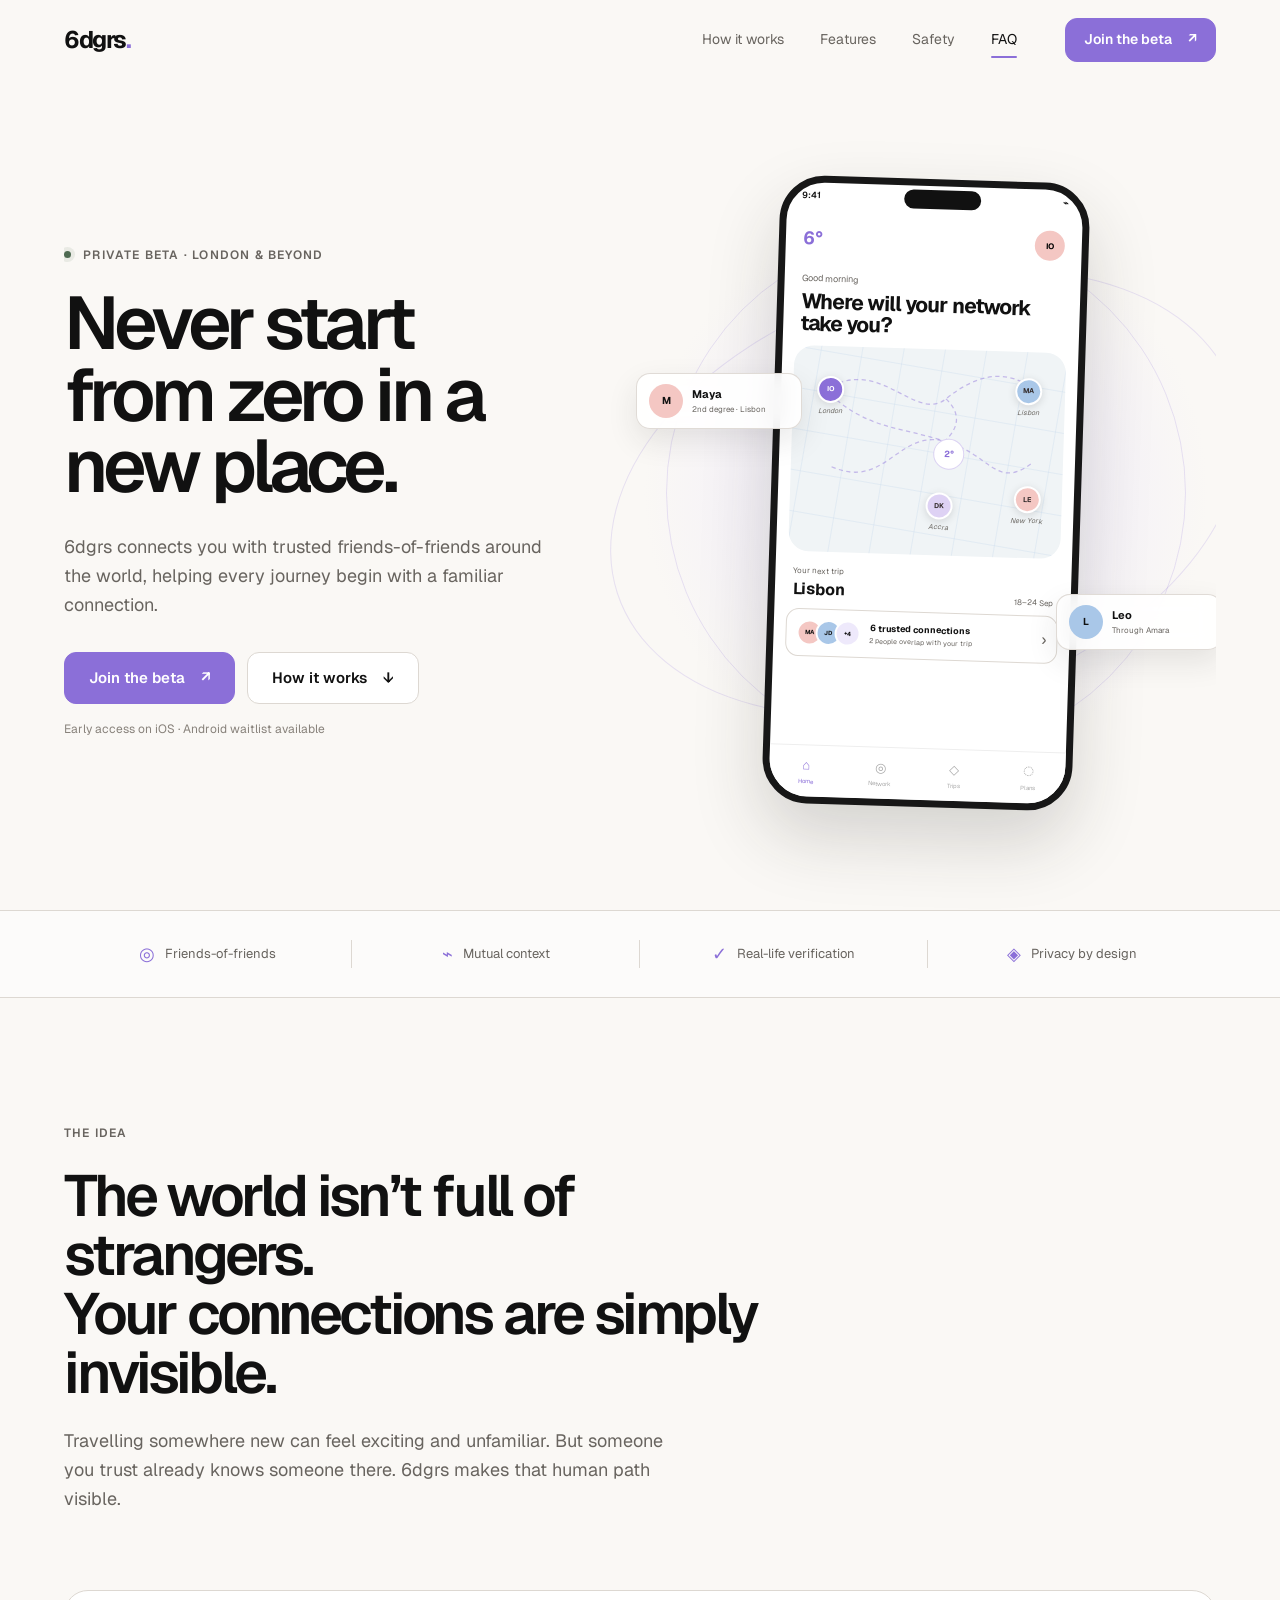
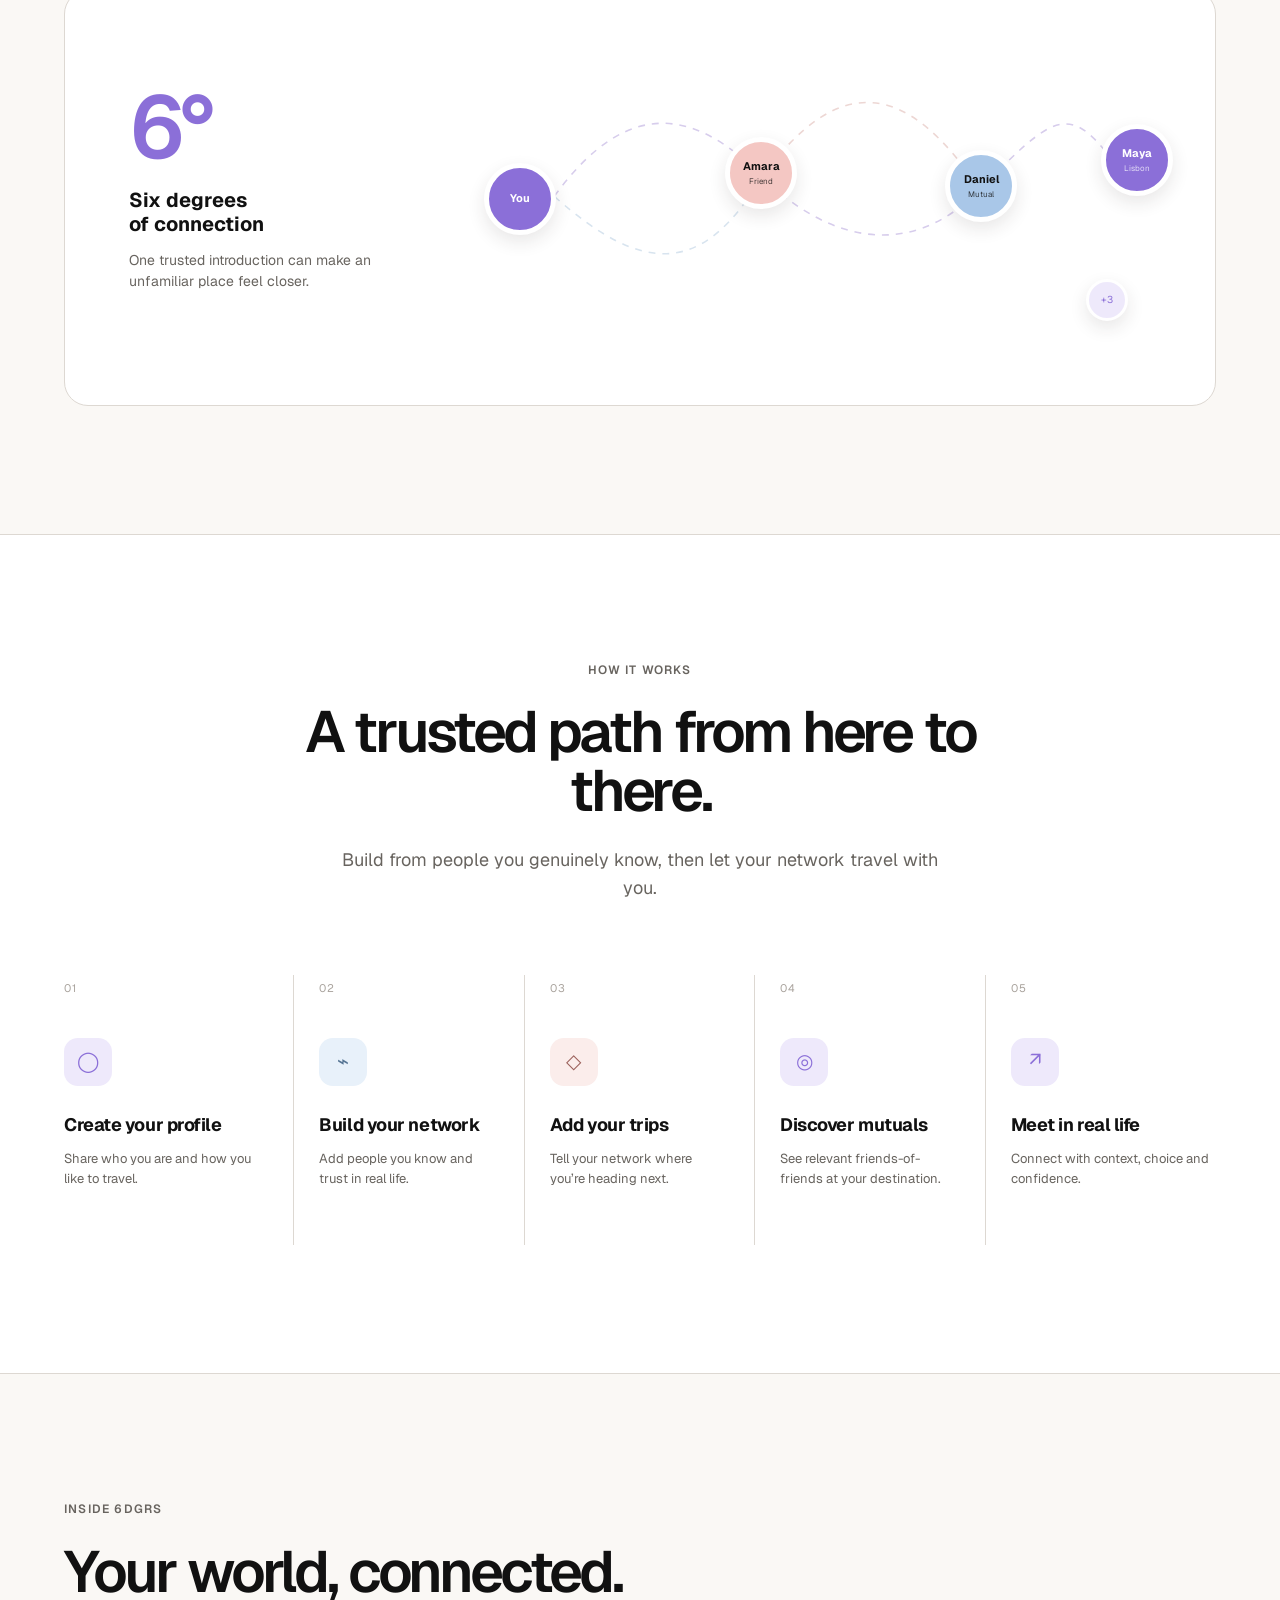
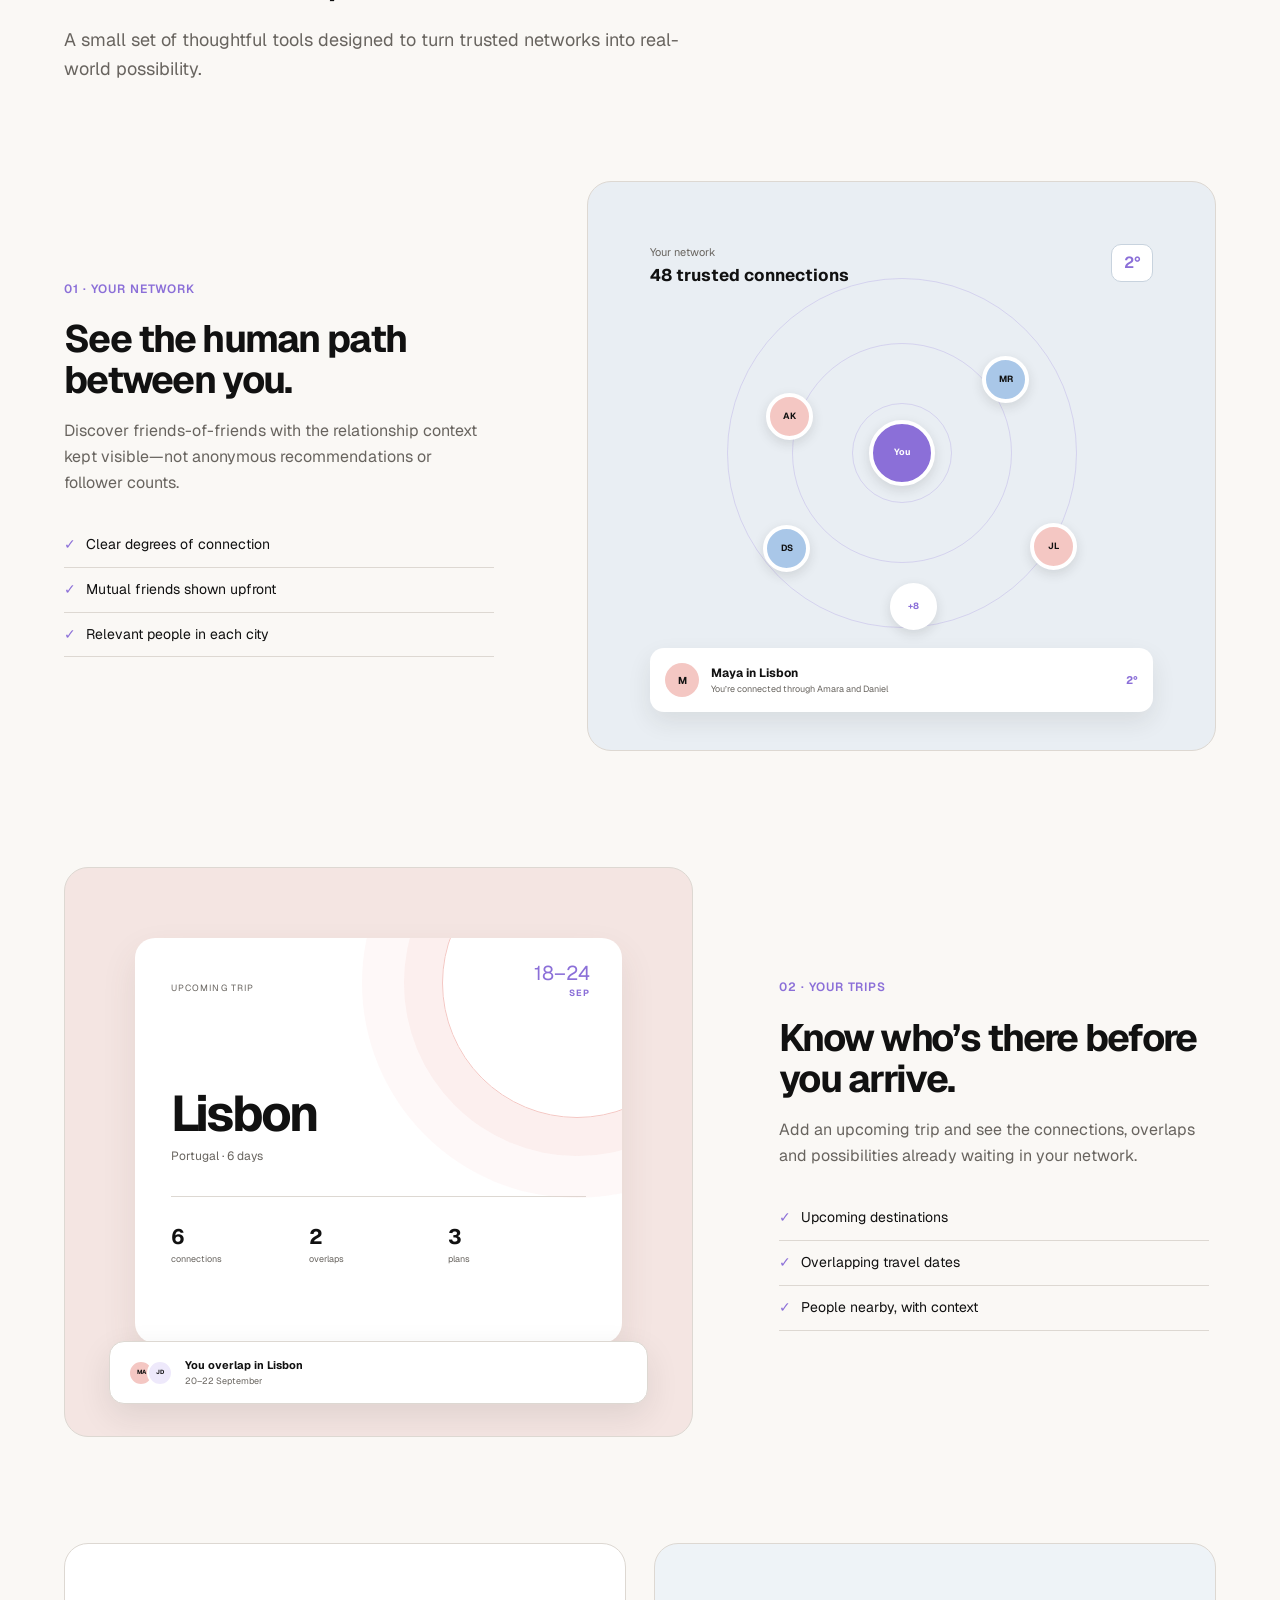
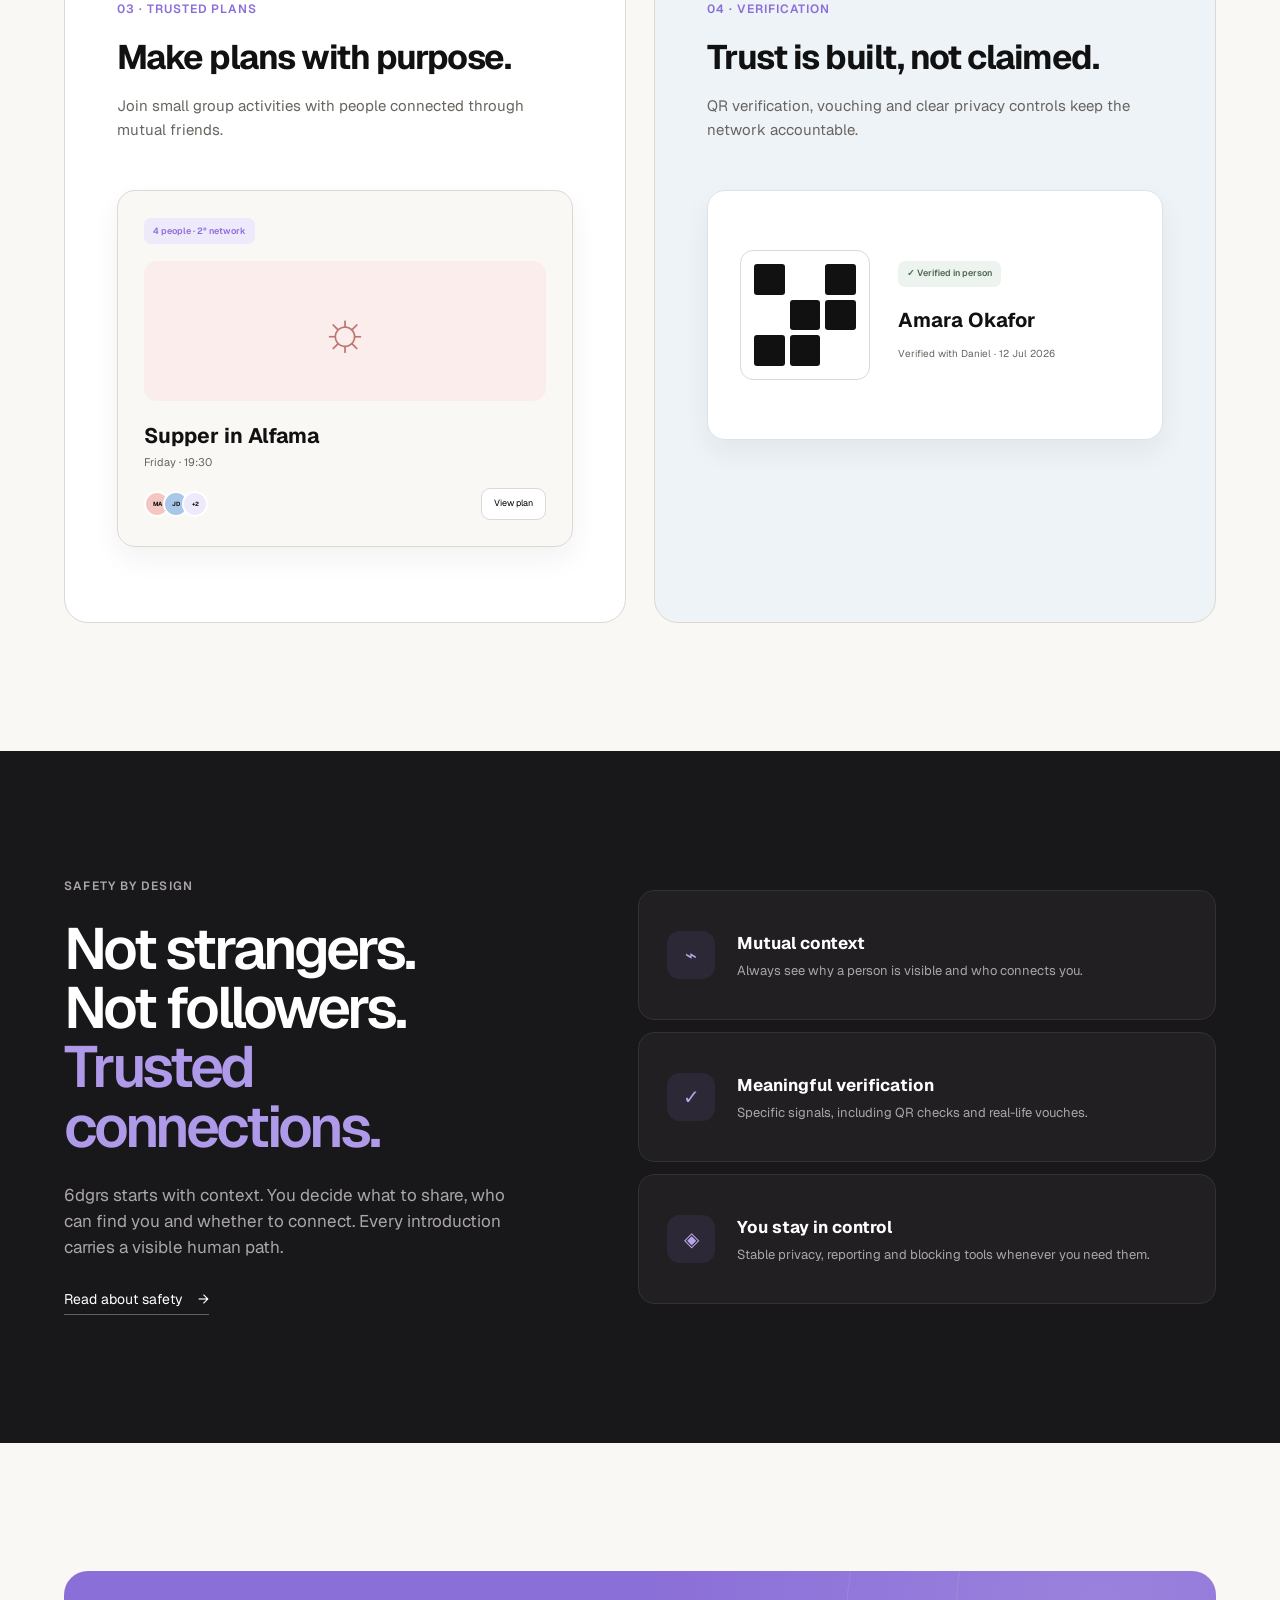
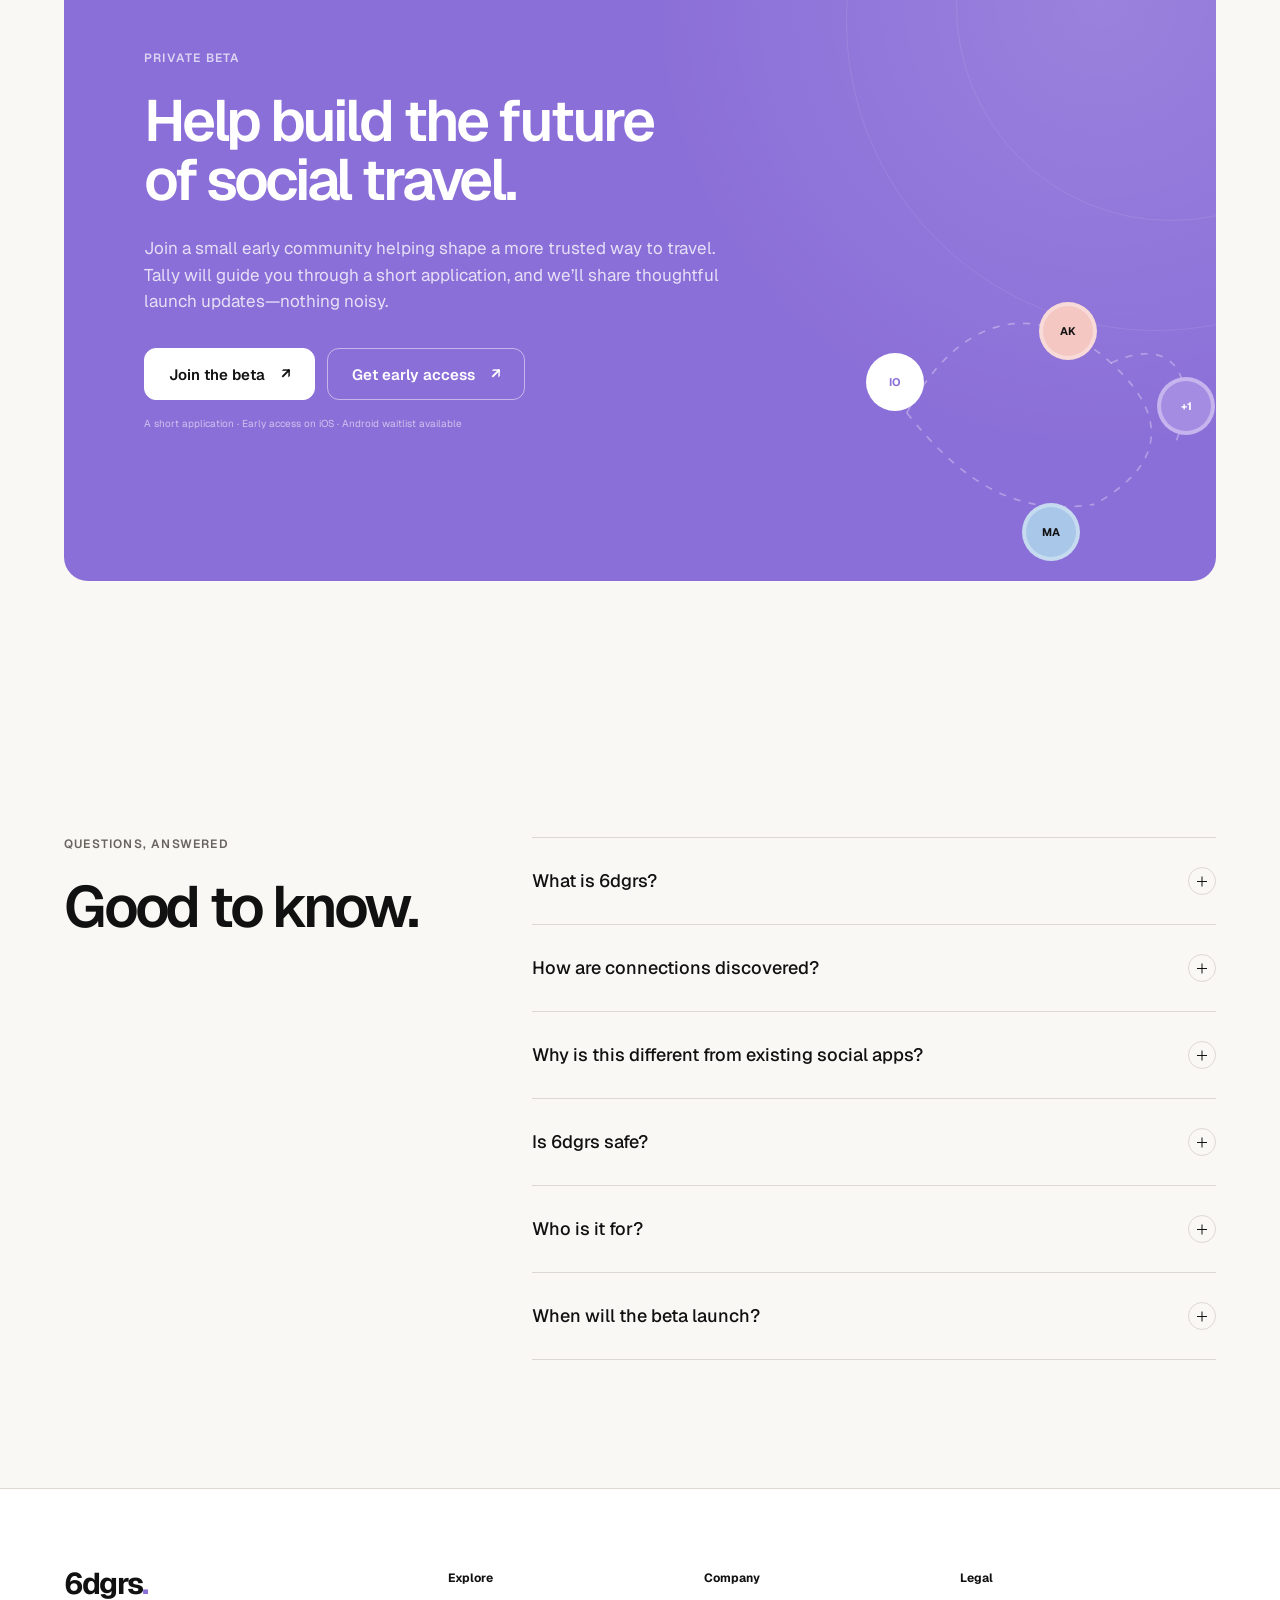
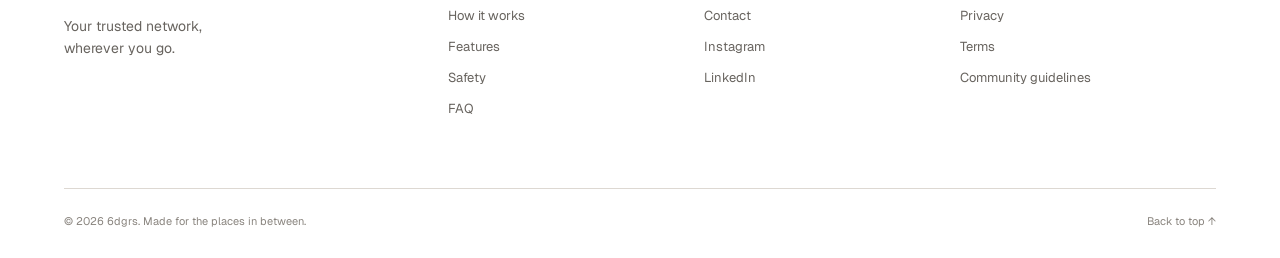
==== commit de134cc6: "Add files via upload" ====
--- a/index.html
+++ b/index.html
@@ -1,777 +1,186 @@
 <!doctype html>
 <html lang="en">
-  <head>
-    <meta charset="UTF-8" />
-    <meta name="viewport" content="width=device-width, initial-scale=1.0" />
-    <meta name="theme-color" content="#f4f1ff" />
-    <meta name="mobile-web-app-capable" content="yes" />
-    <meta name="apple-mobile-web-app-capable" content="yes" />
-    <meta name="apple-mobile-web-app-title" content="6dgrs" />
-    <meta name="apple-mobile-web-app-status-bar-style" content="default" />
-    <meta name="application-name" content="6dgrs" />
-    <title>6dgrs - Trusted global social travel</title>
-    <link rel="manifest" href="./manifest.webmanifest" />
-    <link rel="icon" href="./assets/logo-icon.svg" type="image/svg+xml" />
-    <link rel="apple-touch-icon" href="./assets/logo-icon.svg" />
-    <link rel="stylesheet" href="./styles.css?v=96" />
-  </head>
-  <body>
-    <main class="phone-shell" aria-label="6dgrs mobile app prototype">
-      <div class="status-glow"></div>
+<head>
+  <meta charset="UTF-8" />
+  <meta name="viewport" content="width=device-width, initial-scale=1.0" />
+  <meta name="theme-color" content="#FAF8F5" />
+  <meta name="description" content="Discover friends-of-friends when you travel through mutual connections that make meeting feel more natural, relevant and accountable." />
+  <title>6dgrs — Your trusted network, wherever you go</title>
+  <link rel="preconnect" href="https://fonts.googleapis.com" />
+  <link rel="preconnect" href="https://fonts.gstatic.com" crossorigin />
+  <link href="https://fonts.googleapis.com/css2?family=Geist:wght@400;500;600;700&display=swap" rel="stylesheet" />
+  <link rel="stylesheet" href="style.css" />
+</head>
+<body>
+  <a class="skip-link" href="#main">Skip to content</a>
+  <header class="site-header" id="top">
+    <nav class="nav shell" aria-label="Main navigation">
+      <a class="brand" href="#top" aria-label="6dgrs home">6dgrs<span class="brand-dot">.</span></a>
+      <button class="menu-button" type="button" aria-expanded="false" aria-controls="nav-links" aria-label="Open menu">
+        <span></span><span></span>
+      </button>
+      <div class="nav-links" id="nav-links">
+        <a href="#how">How it works</a>
+        <a href="#features">Features</a>
+        <a href="#safety">Safety</a>
+        <a href="#faq">FAQ</a>
+      </div>
+      <a class="button button-small nav-cta" href="#beta" data-beta-cta>Join the beta <span aria-hidden="true">↗</span></a>
+    </nav>
+  </header>
 
-      <section class="screen screen-welcome active" id="welcome" data-screen="welcome">
-        <div class="pixel-haze"></div>
-        <div class="onboarding-brand"><strong>6dgrs</strong></div>
-        <div class="welcome-hero-card">
-          <h1>Meet through people you trust</h1>
-          <p>Meet trusted people around the world through friends-of-friends, mutual connections, and small plans.</p>
+  <main id="main">
+    <section class="hero section shell" aria-labelledby="hero-title">
+      <div class="hero-copy reveal">
+        <p class="eyebrow"><span class="status-dot"></span> Private beta · London & beyond</p>
+        <h1 id="hero-title">Never start from zero in a new place.</h1>
+        <p class="hero-lede">6dgrs connects you with trusted friends-of-friends around the world, helping every journey begin with a familiar connection.</p>
+        <div class="button-row">
+          <a class="button" href="#beta" data-beta-cta>Join the beta <span aria-hidden="true">↗</span></a>
+          <a class="button button-secondary" href="#how">How it works <span aria-hidden="true">↓</span></a>
         </div>
-        <div class="welcome-actions" id="welcomeAuth">
-          <div class="auth-input phone-auth international-phone-auth">
-            <button type="button" class="country-code-button" data-country-picker aria-expanded="false" aria-controls="countryCodeMenu"><span data-country-flag>🇬🇧</span><strong data-country-code>+44</strong></button>
-            <input type="tel" id="signupPhoneNumber" inputmode="tel" autocomplete="tel-national" placeholder="Phone number" aria-label="Phone number" />
-            <button type="button" data-next="onboarding-intro" data-phone-continue aria-label="Continue with phone">Continue</button>
-            <div class="country-code-menu" id="countryCodeMenu" hidden>
-              <input type="search" id="countryCodeSearch" placeholder="Search country" aria-label="Search country code" />
-              <div class="country-code-options" id="countryCodeOptions"></div>
+        <p class="microcopy">Early access on iOS · Android waitlist available</p>
+      </div>
+
+      <div class="hero-visual reveal" aria-label="6dgrs product preview">
+        <div class="orbit orbit-one"></div>
+        <div class="orbit orbit-two"></div>
+        <div class="connection-pill pill-left"><span class="mini-avatar avatar-maya">M</span><span><strong>Maya</strong><small>2nd degree · Lisbon</small></span></div>
+        <div class="connection-pill pill-right"><span class="mini-avatar avatar-leo">L</span><span><strong>Leo</strong><small>Through Amara</small></span></div>
+        <div class="phone phone-main">
+          <div class="phone-top"><span>9:41</span><span class="island"></span><span>⌁</span></div>
+          <div class="app-head"><span class="app-mark">6°</span><button aria-label="Open profile">IO</button></div>
+          <div class="app-greeting"><small>Good morning</small><h2>Where will your network take you?</h2></div>
+          <div class="map-card">
+            <div class="map-lines" aria-hidden="true">
+              <svg viewBox="0 0 320 190" role="img" aria-label="Network connections between London, Lisbon, Accra and New York">
+                <path d="M38 52 C100 8 145 88 180 58 S250 18 286 46" />
+                <path d="M48 142 C112 168 125 95 180 108 S242 164 284 130" />
+                <path d="M38 52 C88 98 128 92 180 108" />
+                <path d="M180 58 C198 74 197 91 180 108" />
+              </svg>
             </div>
+            <span class="node node-a"><b>IO</b><i>London</i></span>
+            <span class="node node-b"><b>MA</b><i>Lisbon</i></span>
+            <span class="node node-c"><b>DK</b><i>Accra</i></span>
+            <span class="node node-d"><b>LE</b><i>New York</i></span>
+            <span class="degree-badge">2°</span>
           </div>
-          <div class="auth-provider-row">
-            <button class="auth-button provider-button" data-next="onboarding-intro"><span class="icon apple-icon"></span>Continue with Apple</button>
-            <button class="auth-button provider-button" data-next="onboarding-intro"><span class="icon google-icon"></span>Continue with Google</button>
+          <div class="upcoming-head"><div><small>Your next trip</small><strong>Lisbon</strong></div><span>18–24 Sep</span></div>
+          <div class="mutual-card"><div class="avatar-stack"><span>MA</span><span>JD</span><span>+4</span></div><div><strong>6 trusted connections</strong><small>2 people overlap with your trip</small></div><span class="chevron">›</span></div>
+          <div class="app-tabs"><span class="active">⌂<small>Home</small></span><span>◎<small>Network</small></span><span>◇<small>Trips</small></span><span>◌<small>Plans</small></span></div>
+        </div>
+      </div>
+    </section>
+
+    <section class="trust-strip" aria-label="6dgrs trust principles">
+      <div class="shell trust-items">
+        <span><i>◎</i> Friends-of-friends</span>
+        <span><i>⌁</i> Mutual context</span>
+        <span><i>✓</i> Real-life verification</span>
+        <span><i>◈</i> Privacy by design</span>
+      </div>
+    </section>
+
+    <section class="section problem shell" id="story">
+      <div class="section-intro reveal">
+        <p class="eyebrow">The idea</p>
+        <h2>The world isn’t full of strangers.<br />Your connections are simply invisible.</h2>
+        <p>Travelling somewhere new can feel exciting and unfamiliar. But someone you trust already knows someone there. 6dgrs makes that human path visible.</p>
+      </div>
+      <div class="degrees-stage reveal" aria-label="Six degrees of connection illustration">
+        <div class="degree-copy"><span class="degree-number">6°</span><strong>Six degrees<br />of connection</strong><p>One trusted introduction can make an unfamiliar place feel closer.</p></div>
+        <div class="network-visual" aria-hidden="true">
+          <svg viewBox="0 0 700 330">
+            <path class="network-path p1" d="M75 165 C155 55 225 85 285 145 S430 235 505 158 S595 72 638 127" />
+            <path class="network-path p2" d="M75 165 C165 245 225 246 285 145" />
+            <path class="network-path p3" d="M285 145 C365 36 433 51 505 158" />
+          </svg>
+          <span class="network-node n1"><b>You</b></span><span class="network-node n2 peach"><b>Amara</b><small>Friend</small></span><span class="network-node n3 blue"><b>Daniel</b><small>Mutual</small></span><span class="network-node n4"><b>Maya</b><small>Lisbon</small></span><span class="network-node n5 small-node">+3</span>
+        </div>
+      </div>
+    </section>
+
+    <section class="section how-section" id="how">
+      <div class="shell">
+        <div class="section-intro centred reveal"><p class="eyebrow">How it works</p><h2>A trusted path from here to there.</h2><p>Build from people you genuinely know, then let your network travel with you.</p></div>
+        <ol class="steps">
+          <li class="reveal"><span class="step-num">01</span><div class="step-icon">◯</div><h3>Create your profile</h3><p>Share who you are and how you like to travel.</p></li>
+          <li class="reveal"><span class="step-num">02</span><div class="step-icon">⌁</div><h3>Build your network</h3><p>Add people you know and trust in real life.</p></li>
+          <li class="reveal"><span class="step-num">03</span><div class="step-icon">◇</div><h3>Add your trips</h3><p>Tell your network where you’re heading next.</p></li>
+          <li class="reveal"><span class="step-num">04</span><div class="step-icon">◎</div><h3>Discover mutuals</h3><p>See relevant friends-of-friends at your destination.</p></li>
+          <li class="reveal"><span class="step-num">05</span><div class="step-icon">↗</div><h3>Meet in real life</h3><p>Connect with context, choice and confidence.</p></li>
+        </ol>
+      </div>
+    </section>
+
+    <section class="section features shell" id="features">
+      <div class="section-intro reveal"><p class="eyebrow">Inside 6dgrs</p><h2>Your world, connected.</h2><p>A small set of thoughtful tools designed to turn trusted networks into real-world possibility.</p></div>
+      <article class="feature-row reveal">
+        <div class="feature-copy"><span class="feature-index">01 · Your network</span><h3>See the human path between you.</h3><p>Discover friends-of-friends with the relationship context kept visible—not anonymous recommendations or follower counts.</p><ul><li>Clear degrees of connection</li><li>Mutual friends shown upfront</li><li>Relevant people in each city</li></ul></div>
+        <div class="feature-canvas network-card-ui">
+          <div class="ui-top"><div><small>Your network</small><strong>48 trusted connections</strong></div><button>2°</button></div>
+          <div class="network-rings"><span class="ring r1"></span><span class="ring r2"></span><span class="ring r3"></span><span class="person me">You</span><span class="person pa">AK</span><span class="person pb">MR</span><span class="person pc">DS</span><span class="person pd">JL</span><span class="person pe">+8</span></div>
+          <div class="context-card"><span class="mini-avatar avatar-maya">M</span><div><strong>Maya in Lisbon</strong><small>You’re connected through Amara and Daniel</small></div><span>2°</span></div>
+        </div>
+      </article>
+
+      <article class="feature-row reverse reveal">
+        <div class="feature-copy"><span class="feature-index">02 · Your trips</span><h3>Know who’s there before you arrive.</h3><p>Add an upcoming trip and see the connections, overlaps and possibilities already waiting in your network.</p><ul><li>Upcoming destinations</li><li>Overlapping travel dates</li><li>People nearby, with context</li></ul></div>
+        <div class="feature-canvas trips-ui">
+          <div class="trip-main"><small>UPCOMING TRIP</small><span class="trip-date">18–24<br /><b>SEP</b></span><h4>Lisbon</h4><p>Portugal · 6 days</p><div class="trip-line"></div><div class="trip-stat"><span><b>6</b><small>connections</small></span><span><b>2</b><small>overlaps</small></span><span><b>3</b><small>plans</small></span></div></div>
+          <div class="overlap-card"><div class="avatar-stack"><span>MA</span><span>JD</span></div><div><strong>You overlap in Lisbon</strong><small>20–22 September</small></div></div>
+        </div>
+      </article>
+
+      <div class="feature-grid">
+        <article class="feature-small reveal"><div class="small-copy"><span class="feature-index">03 · Trusted plans</span><h3>Make plans with purpose.</h3><p>Join small group activities with people connected through mutual friends.</p></div><div class="plan-card"><span class="plan-tag">4 people · 2° network</span><div class="plan-art">☼</div><h4>Supper in Alfama</h4><p>Friday · 19:30</p><div class="plan-people"><div class="avatar-stack"><span>MA</span><span>JD</span><span>+2</span></div><button>View plan</button></div></div></article>
+        <article class="feature-small verification reveal"><div class="small-copy"><span class="feature-index">04 · Verification</span><h3>Trust is built, not claimed.</h3><p>QR verification, vouching and clear privacy controls keep the network accountable.</p></div><div class="verify-card"><div class="qr" aria-label="Example verification QR code"><i></i><i></i><i></i><i></i><i></i><i></i><i></i><i></i><i></i></div><div><span class="verified-badge">✓ Verified in person</span><h4>Amara Okafor</h4><p>Verified with Daniel · 12 Jul 2026</p></div></div></article>
+      </div>
+    </section>
+
+    <section class="section safety-section" id="safety">
+      <div class="shell safety-grid">
+        <div class="safety-copy reveal"><p class="eyebrow">Safety by design</p><h2>Not strangers.<br />Not followers.<br /><span>Trusted connections.</span></h2><p>6dgrs starts with context. You decide what to share, who can find you and whether to connect. Every introduction carries a visible human path.</p><a class="text-link" href="#faq">Read about safety <span>→</span></a></div>
+        <div class="safety-cards">
+          <article class="safety-card reveal"><span class="safety-icon">⌁</span><div><h3>Mutual context</h3><p>Always see why a person is visible and who connects you.</p></div></article>
+          <article class="safety-card reveal"><span class="safety-icon">✓</span><div><h3>Meaningful verification</h3><p>Specific signals, including QR checks and real-life vouches.</p></div></article>
+          <article class="safety-card reveal"><span class="safety-icon">◈</span><div><h3>You stay in control</h3><p>Stable privacy, reporting and blocking tools whenever you need them.</p></div></article>
+        </div>
+      </div>
+    </section>
+
+    <section class="section beta-section shell" id="beta">
+      <div class="beta-card reveal">
+        <div class="beta-orbit one"></div><div class="beta-orbit two"></div>
+        <div class="beta-content"><p class="eyebrow light">Private beta</p><h2>Help build the future<br />of social travel.</h2><p>Join a small early community helping shape a more trusted way to travel. Tally will guide you through a short application, and we’ll share thoughtful launch updates—nothing noisy.</p>
+          <div class="beta-actions">
+            <a class="button beta-primary" href="#beta" data-beta-cta>Join the beta <span aria-hidden="true">↗</span></a>
+            <a class="button beta-secondary" href="#beta" data-beta-cta>Get early access <span aria-hidden="true">↗</span></a>
           </div>
-          <button class="text-link" data-next="onboarding-intro">Continue with Email</button>
-          <button type="button" class="primary-button welcome-create" data-next="onboarding-intro">Create My Network</button>
-          <p class="terms">By continuing you agree to our Terms of Service and Privacy Policy.</p>
-          <button class="signin-button" data-next="home" data-sign-in>Already have an account? Sign In</button>
+          <p class="beta-note">A short application · Early access on iOS · Android waitlist available</p>
         </div>
-      </section>
+        <div class="beta-network" aria-hidden="true"><span class="bn bn1">IO</span><span class="bn bn2">AK</span><span class="bn bn3">MA</span><span class="bn bn4">+1</span><svg viewBox="0 0 320 320"><path d="M47 170 C96 78 164 78 219 128 S257 218 205 247"/><path d="M47 170 C91 225 136 258 205 247"/><path d="M219 128 C278 101 292 149 273 196"/></svg></div>
+      </div>
+    </section>
 
-      <section class="screen screen-welcome screen-onboarding-intro" id="onboarding-intro" data-screen="onboarding-intro">
-        <div class="pixel-haze"></div>
-        <div class="onboarding-brand"><strong>6dgrs</strong></div>
-        <div class="onboarding-shell" id="welcomeCarousel">
-          <div class="onboarding-track" id="onboardingTrack">
-            <article class="onboarding-slide">
-              <div class="onboarding-visual trusted-path-preview story-unlock">
-                <div class="mini-profile-card you-card"><span>You</span></div>
-                <b></b>
-                <div class="mini-profile-card trusted-node"><span>Lily</span><em>Trusted Friend</em></div>
-                <b></b>
-                <div class="mini-profile-card unlock-node"><span>Emma</span><em>Mutual unlocked</em></div>
-                <div class="blurred-branch unlock-branch"><span>Maya</span><span>Ari</span><span>Sofia</span></div>
-              </div>
-              <h1>Start with Trusted Friends</h1>
-              <p>Add people you genuinely know and trust. Each Trusted Friend unlocks part of their network.</p>
-            </article>
-            <article class="onboarding-slide">
-              <div class="onboarding-visual intro-request-preview story-intro">
-                <div class="mini-person-card profile-preview-card"><i></i><div><strong>Emma Laurent</strong><span>Mutual via Lily</span><button type="button">Request Intro</button></div></div>
-                <div class="intro-flow-line"><span>Request Introduction</span></div>
-                <div class="mini-chat-card">
-                  <strong>Intro Request</strong>
-                  <span>Hugo → Emma via Lily</span>
-                  <div><button>Introduce</button><button>Reply</button><button>Not Right Now</button></div>
-                </div>
-              </div>
-              <h1>Request warm introductions</h1>
-              <p>Meet through people you both know instead of messaging complete strangers.</p>
-            </article>
-            <article class="onboarding-slide">
-              <div class="onboarding-visual trusted-plans-onboarding-preview story-plans">
-                <div class="plan-signal-row"><span>Trusted network</span><i></i><span>Open plan</span></div>
-                <article class="plan-card onboarding-plan-card">
-                  <div class="avatar" style="background:linear-gradient(145deg, #ffbfa3,#a79cff)"></div>
-                  <div>
-                    <h3>Coffee in Shoreditch</h3>
-                    <div class="plan-status-line"><span class="trust-badge">Hosted by Amara</span><span class="trust-badge plan-state">Open to Join</span></div>
-                    <p>Shoreditch · Sat, 2:00 PM</p>
-                    <div class="plan-meta"><span>3/6 attending</span><span>Mutual connections</span></div>
-                    <button type="button">Request to Join</button>
-                  </div>
-                </article>
-                <div class="plan-join-flow"><span>Request sent</span><span>Host approves</span><span>Plan chat opens</span></div>
-              </div>
-              <h1>Join Trusted Plans</h1>
-              <p>See coffees, dinners, hikes, events and meetups shared across your trusted network. Trusted Plans help people meet with real-world context instead of complete strangers.</p>
-            </article>
-            <article class="onboarding-slide">
-              <div class="onboarding-visual qr-meetup-preview status-change-preview">
-                <div class="mini-person-card connected-card"><i></i><div><strong>Emma Laurent</strong><span>Connected</span></div></div>
-                <div class="mini-qr-person"><strong>Hugo's Personal Key</strong><img class="mini-qr-code" src="./assets/personal-key-qr.png" alt="6dgrs Personal Key QR preview" /></div>
-                <div class="scan-flow-line"><span>Scan Meetup QR</span></div>
-                <div class="confirm-chip">Meetup Confirmed</div>
-                <div class="mini-person-card met-card"><i></i><div><strong>Emma Laurent</strong><span>Met</span></div></div>
-              </div>
-              <h1>Meet in real life</h1>
-              <p>Real-world interactions strengthen trust. Meetups create verified shared experiences.</p>
-            </article>
-            <article class="onboarding-slide">
-              <div class="onboarding-visual trust-growth-preview story-growth">
-                <div class="mini-progress"><span>Connected</span><span>Met</span><span>Vouched</span><span>Trusted Friend</span></div>
-                <div class="mini-branch active-branch"><strong>Emma</strong><em>Jonas · Mary · Sofia unlocked</em></div>
-                <div class="mini-city-row"><span>Jonas</span><span>Mary</span><span>Sofia</span></div>
-              </div>
-              <h1>Met → Vouched → Trusted</h1>
-              <p>Trust grows over time. Stronger relationships unlock more meaningful networks.</p>
-            </article>
-            <article class="onboarding-slide">
-              <div class="onboarding-visual city-map-preview story-city">
-                <div class="mini-map-field">
-                  <span class="city-dot london">London</span>
-                  <span class="city-dot barcelona">Barcelona</span>
-                  <span class="city-dot lisbon">Lisbon</span>
-                  <i class="city-route"></i>
-                  <div class="map-person moving-person">Lily</div>
-                </div>
-                <div class="trip-added-card">Trip added · Barcelona · 15–20 Aug</div>
-                <div class="mini-branch active-branch arrived-person"><strong>Barcelona Hub</strong><em>New trusted activity appears</em></div>
-              </div>
-              <h1>City Hubs follow people</h1>
-              <p>City Hubs reflect where your network actually is. They update as people travel and add trips.</p>
-            </article>
-          </div>
-          <div class="onboarding-controls">
-            <div class="onboarding-dots" id="onboardingDots" aria-label="Onboarding progress"></div>
-            <div class="onboarding-nav-row">
-              <button type="button" class="onboarding-arrow" data-onboarding-prev aria-label="Previous onboarding screen">←</button>
-              <button type="button" class="onboarding-next" data-onboarding-next>Next</button>
-              <button type="button" class="onboarding-arrow" data-onboarding-skip aria-label="Skip onboarding">Skip</button>
-            </div>
-          </div>
-        </div>
-      </section>
-      <section class="screen onboarding" id="basics" data-screen="basics">
-        <div class="scroll-area with-cta">
-          <header class="page-header">
-            <p class="eyebrow">Step 1</p>
-            <h1>The Basics</h1>
-            <p>Start with the details that make introductions feel human and contextual.</p>
-          </header>
-          <div class="form-stack">
-            <label>Full Name<input type="text" placeholder="e.g. Emma Laurent" /></label>
-            <label>Age<input type="number" placeholder="e.g. 28" /></label>
-            <label>Gender <span>(optional)</span><select id="basicGender"><option value="">Select gender</option><option>Woman</option><option>Man</option><option>Non-binary</option><option>Prefer not to say</option><option>Self-describe</option></select></label>
-            <label class="conditional-field" id="basicGenderSelfDescribe" hidden>Self-describe <span>(optional)</span><input type="text" placeholder="Add your gender" /></label>
-            <label>Current City<input type="text" placeholder="e.g. Oslo" /></label>
-            <label>Home City<input type="text" placeholder="e.g. London" /></label>
-          </div>
-          <div class="select-group single-select" data-group="visibility">
-            <p class="section-label">Profile Visibility</p>
-            <button class="option-card selected" aria-pressed="true">Public to Network<span>Visible across trusted circles</span></button>
-            <button class="option-card" aria-pressed="false">Trusted Connections Only<span>Only friends and confirmed mutuals</span></button>
-          </div>
-        </div>
-        <div class="sticky-cta"><button class="primary-button" data-next="profile-setup">Continue</button></div>
-      </section>
+    <section class="section faq shell" id="faq">
+      <div class="section-intro reveal"><p class="eyebrow">Questions, answered</p><h2>Good to know.</h2></div>
+      <div class="faq-list">
+        <details class="reveal"><summary>What is 6dgrs?<span></span></summary><p>6dgrs is a trusted social travel network that helps you discover friends-of-friends around the world. It makes the human path to a new person visible, so meeting can feel more natural, relevant and accountable.</p></details>
+        <details class="reveal"><summary>How are connections discovered?<span></span></summary><p>Your network grows through people you genuinely know. When you add a trip, 6dgrs can surface relevant friends-of-friends at your destination and show the mutual connection between you.</p></details>
+        <details class="reveal"><summary>Why is this different from existing social apps?<span></span></summary><p>6dgrs is built around relationship context, not followers, endless feeds or random discovery. The product is designed to support thoughtful introductions and useful real-world connection.</p></details>
+        <details class="reveal"><summary>Is 6dgrs safe?<span></span></summary><p>No app can promise complete safety. 6dgrs is designed to reduce uncertainty through mutual context, specific verification signals, privacy choices, reporting and blocking. You always decide whether to connect.</p></details>
+        <details class="reveal"><summary>Who is it for?<span></span></summary><p>For curious people who travel, live between cities or want to feel less disconnected somewhere new—and who value quality, context and genuine relationships over audience size.</p></details>
+        <details class="reveal"><summary>When will the beta launch?<span></span></summary><p>The first private beta will begin on iOS when the build is ready, with a small London-centred community. You can join now for early access or choose the Android waitlist.</p></details>
+      </div>
+    </section>
+  </main>
 
-      <section class="screen onboarding" id="profile-setup" data-screen="profile-setup">
-        <div class="scroll-area with-cta">
-          <header class="page-header">
-            <p class="eyebrow">Steps 2-5</p>
-            <h1>Build Your Signal</h1>
-            <p>Photos, story, personality, and interests for trusted social travel.</p>
-          </header>
-
-          <section class="content-section">
-            <h2>Profile Photos</h2>
-            <div class="upload-main">
-              <div class="avatar-preview">EL</div>
-              <div><strong>Profile photo</strong><span>Large primary identity image</span></div>
-            </div>
-            <div class="upload-cover">Cover image</div>
-            <div class="photo-carousel" aria-label="Lifestyle travel photos">
-              <button class="photo-tile">Add 1</button><button class="photo-tile">Add 2</button><button class="photo-tile">Add 3</button>
-              <button class="photo-tile">Add 4</button>
-            </div>
-          </section>
-
-          <section class="content-section">
-            <h2>Bio</h2>
-            <div class="prompt-card"><span>Lately I’ve been drawn to...</span><textarea placeholder="Quiet wine bars, sunrise walks and great design hotels"></textarea></div>
-            <div class="prompt-card"><span>A trip I still think about...</span><textarea placeholder="Kyoto in autumn with friends of friends"></textarea></div>
-            <div class="prompt-card"><span>I’m always up for...</span><textarea placeholder="Warm introductions and hidden local rituals"></textarea></div>
-          </section>
-
-          <section class="content-section">
-            <h2>Your Travel Persona</h2>
-            <div class="chip-cloud selectable" data-max-selected="3">
-              <button>Explorer</button><button>Foodie</button><button>Nightlife</button><button>Outdoors</button>
-              <button>Luxury Travel</button><button>Hidden Gems</button><button>Digital Nomad</button><button>Art & Culture</button><button>Coffee Spots</button>
-            </div>
-          </section>
-
-          <section class="content-section">
-            <h2>Interests</h2>
-            <div class="chip-cloud selectable" data-max-selected="3">
-              <button>Design hotels</button><button>Jazz bars</button><button>Galleries</button><button>Rooftops</button>
-              <button>Wellness</button><button>Supper clubs</button><button>Photography</button><button>Architecture</button>
-              <button>Beach towns</button><button>Slow travel</button>
-            </div>
-          </section>
-        </div>
-        <div class="sticky-cta"><button class="primary-button" data-next="trip">Continue</button></div>
-      </section>
-
-      <section class="screen onboarding" id="trip" data-screen="trip">
-        <div class="scroll-area with-cta">
-          <header class="page-header">
-            <p class="eyebrow">Step 6</p>
-            <h1>Upcoming Trips</h1>
-            <p>Add where you are going next and decide how open your trip feels.</p>
-          </header>
-          <div class="glass-card trip-card">
-            <label>Destination<input type="text" placeholder="Barcelona, Spain" /></label>
-            <div class="date-row">
-              <label>Start Date<input type="date" id="tripStartDate" /></label>
-              <label>End Date<input type="date" id="tripEndDate" /></label>
-            </div>
-            <label>Visibility<select id="tripVisibility"><option>Trusted networks</option><option>Mutuals only</option><option>Private</option></select></label>
-            <label>Trip Purpose<select id="tripPurpose"><option>Leisure</option><option>Work</option><option>Visiting Friends</option><option>Event</option><option>Other</option></select></label>
-            <label class="conditional-field" id="tripPurposeDetail" hidden><span id="tripPurposeDetailLabel">What brings you here?</span><input type="text" id="tripReason" placeholder="Wedding, festival, birthday trip" /></label>
-            <details class="trip-advanced-privacy">
-              <summary>Custom visibility</summary>
-              <button type="button" class="privacy-extra-row" data-privacy-extra aria-pressed="false">Hide this trip from specific people<span></span></button>
-              <div class="hidden-people-picker chip-cloud selectable" data-hidden-people-picker>
-                <button type="button">Lily Chen</button><button type="button">Emma Laurent</button><button type="button">Theo Jensen</button><button type="button">Sofia Marin</button>
-              </div>
-            </details>
-            <div class="toggle-pair exclusive-toggles">
-              <button class="toggle-card active">Open to Meetups<span></span></button>
-              <button class="toggle-card">Just browsing<span></span></button>
-            </div>
-          </div>
-        </div>
-        <div class="sticky-cta trip-actions"><button class="primary-button" data-trip-save>Save Trip</button><button class="secondary-button" data-trip-skip>I'll do it later</button></div>
-      </section>
-
-      <section class="screen onboarding trusted-screen" id="trusted" data-screen="trusted">
-        <div class="scroll-area with-cta">
-          <header class="page-header light">
-            <p class="eyebrow">Step 7</p>
-            <h1>Trusted Connections</h1>
-            <p>6dgrs grows through real-world trust.</p>
-          </header>
-          <p class="qr-instruction" id="trustedInstruction">Start with 6 Trusted Friends. Unlock up to 12 as real-world trust grows.</p>
-          <div class="trust-cap-card">
-            <strong>Trusted Friend slots</strong>
-            <span id="trustedSlotCopy">6 slots available now · unlock up to 12 through verified meetups, vouches, and hosted plans.</span>
-          </div>
-          <div class="identity-card">
-            <div class="identity-top"><div class="avatar-preview small">EL</div><div><strong>Your Personal Key</strong><span>@emmaaround</span></div></div>
-            <div class="real-qr asset-qr" aria-label="Scannable QR code"><img src="./assets/personal-key-qr.png" alt="6dgrs Personal Key QR code" /></div>
-            <div class="trust-id">Trust ID 6D-OSL-2048</div>
-          </div>
-          <div class="action-list">
-            <button class="wide-action">Scan Trusted Friend's QR</button>
-            <button class="wide-action">Share Invite Link</button>
-            <button class="wide-action">Import Contacts</button>
-          </div>
-        </div>
-        <div class="sticky-cta"><button class="primary-button" id="trustedCta" data-next="privacy">Continue</button></div>
-      </section>
-
-      <section class="screen onboarding" id="privacy" data-screen="privacy">
-        <div class="scroll-area with-cta">
-          <header class="page-header">
-            <p class="eyebrow">Step 8</p>
-            <h1>Privacy</h1>
-            <p>Make the network feel open enough to explore and private enough to trust.</p>
-          </header>
-          <div class="settings-list privacy-settings">
-            <button class="setting-card active" data-privacy-mode aria-pressed="true">Visible to trusted<span></span></button>
-            <button class="setting-card" data-privacy-mode aria-pressed="false">Visible to mutuals<span></span></button>
-            <button class="setting-card" data-privacy-mode aria-pressed="false">Show trips publicly<span></span></button>
-            <button class="setting-card" data-privacy-mode aria-pressed="false">Hide current city<span></span></button>
-          </div>
-        </div>
-        <div class="sticky-cta"><button class="primary-button" data-next="qr-reveal">Generate QR</button></div>
-      </section>
-
-      <section class="screen qr-reveal" id="qr-reveal" data-screen="qr-reveal">
-        <div class="reveal-content">
-          <p class="eyebrow">Step 9</p>
-          <h1>Your Key Is Live</h1>
-          <div class="identity-card reveal">
-            <div class="real-qr asset-qr"><img src="./assets/personal-key-qr.png" alt="6dgrs Personal Key QR code" /></div>
-            <strong>6dgrs Personal Key</strong>
-            <span>Ready for trusted real-world adds</span>
-          </div>
-        </div>
-        <div class="sticky-cta"><button class="primary-button" data-next="home">Enter 6dgrs</button></div>
-      </section>
-
-      <section class="screen app-screen" id="home" data-screen="home">
-        <div class="scroll-area app-scroll">
-          <header class="home-header">
-            <div class="brand-small">6dgrs</div>
-            <div class="header-actions"><button data-next="trip">Add Trip</button><button class="icon-button" data-next="notifications" aria-label="Notifications"><svg aria-hidden="true" viewBox="0 0 24 24"><path d="M18 8a6 6 0 0 0-12 0c0 7-3 7-3 9h18c0-2-3-2-3-9"></path><path d="M13.73 21a2 2 0 0 1-3.46 0"></path></svg></button><button class="icon-button" data-qr-shortcut>QR</button></div>
-          </header>
-          <label class="search-bar"><span></span><input id="homeSearch" placeholder="Search city or country" /></label>
-          <div class="filter-row"><button class="active" data-home-filter="all">All</button><button data-home-filter="in-town">In Town</button><button data-home-filter="locals">Locals</button><button data-home-filter="same">Same Dates</button></div>
-          <section class="content-section"><div class="section-heading people-heading"><div><h2 id="homePeopleTitle">Trusted People Nearby</h2><label class="date-range-pill" id="homePeopleDates"><select id="homeTripSelect" aria-label="Choose trip dates"></select></label></div><button data-next="nearby-people">View all</button></div><div class="people-stack" id="nearbyPeople"></div></section>
-          <section class="content-section trusted-plans-preview">
-            <div class="section-heading"><h2>Trusted Plans Near You</h2><button data-next="trusted-plans">View all</button></div>
-            <div class="plan-preview-stack" id="homePlans"></div>
-            <button class="soft-action" data-next="create-plan">Create Trusted Plan</button>
-          </section>
-          <section class="content-section"><h2>Visiting Soon</h2><div class="mini-card-row"><button class="city-mini-card" data-city-mutual="Barcelona">Barcelona<span>12 mutual paths</span></button><button class="city-mini-card" data-city-mutual="Tokyo">Tokyo<span>8 trusted hubs</span></button></div></section>
-          <section class="content-section"><h2>Recently Unlocked Networks</h2><div class="unlock-strip"><span>Oslo</span><span>London</span><span>Paris</span></div></section>
-          <section class="content-section"><div class="section-heading"><div><h2>Suggested for you</h2></div><button data-next="suggested-connections">View all</button></div><div class="people-stack" id="suggestedPeople"></div></section>
-          <section class="content-section"><div class="section-heading"><div><h2>Around Your Network</h2></div></div><div class="mini-card-row network-movement-row" id="networkMovement"></div></section>
-        </div>
-        <nav class="bottom-nav"></nav>
-      </section>
-
-      <section class="screen app-screen" id="nearby-people" data-screen="nearby-people">
-        <div class="scroll-area app-scroll">
-          <header class="network-header">
-            <div><h1 id="nearbyPeoplePageTitle">Trusted People Nearby</h1><p id="nearbyPeoplePageCopy">People relevant to your selected trip and filter.</p></div>
-          </header>
-          <div class="people-stack" id="nearbyPeopleAll"></div>
-        </div>
-        <nav class="bottom-nav"></nav>
-      </section>
-
-      <section class="screen app-screen" id="suggested-connections" data-screen="suggested-connections">
-        <div class="scroll-area app-scroll">
-          <header class="network-header">
-            <div><h1>Suggested Introductions</h1><p>Ranked by shared style, trips, mutual paths, plans, and recent trusted activity.</p></div>
-          </header>
-          <div class="people-stack" id="suggestedPeopleAll"></div>
-        </div>
-        <nav class="bottom-nav"></nav>
-      </section>
-
-      <section class="screen app-screen" id="trusted-plans" data-screen="trusted-plans">
-        <div class="scroll-area app-scroll">
-          <header class="network-header">
-            <div><h1>Trusted Plans Near You</h1><p>Discover plans you can request to join.</p></div>
-            <button class="small-pill" data-next="create-plan">Create</button>
-          </header>
-          <div class="people-stack plan-list" id="trustedPlansList"></div>
-        </div>
-        <nav class="bottom-nav"></nav>
-      </section>
-
-      <section class="screen app-screen" id="my-plans" data-screen="my-plans">
-        <div class="scroll-area app-scroll">
-          <header class="network-header">
-            <div><h1>My Plans</h1></div>
-            <button class="small-pill" data-next="create-plan">Create</button>
-          </header>
-          <div class="tabs plan-tabs my-plan-tabs"><button class="active" data-plan-filter="hosting">Hosting</button><button data-plan-filter="attending">Attending</button><button data-plan-filter="pending">Pending</button><button data-plan-filter="past">Past</button></div>
-          <div class="people-stack plan-list" id="myPlansList"></div>
-        </div>
-        <nav class="bottom-nav"></nav>
-      </section>
-
-      <section class="screen app-screen" id="create-plan" data-screen="create-plan">
-        <div class="scroll-area with-cta">
-          <header class="page-header"><p class="eyebrow">Trusted Plans</p><h1>Create Trusted Plan</h1><p>Host something small, private, and capped at 6 people.</p></header>
-          <div class="form-card">
-            <label>Plan title<input placeholder="e.g. Coffee in Shoreditch" /></label>
-            <label>Location<input placeholder="Shoreditch, London" /></label>
-            <div class="form-grid two"><label>Date<input type="date" /></label><label>Time<input type="time" /></label></div>
-            <label>Maximum number of people <span>(max 6)</span><input type="number" min="2" max="6" placeholder="4" /></label>
-            <label>Visibility setting<select><option>Direct Trusted Friends only</option><option>Mutual connections</option><option>2nd Degree connections</option><option>Invite link only</option></select></label>
-          </div>
-        </div>
-        <div class="sticky-cta"><button class="primary-button" data-publish-plan>Publish Plan</button></div>
-      </section>
-
-      <section class="screen app-screen" id="plan-detail" data-screen="plan-detail">
-        <div class="scroll-area app-scroll">
-          <header class="network-header"><button class="small-pill" data-next="trusted-plans">Back</button><button class="small-pill" id="planDetailRequests" data-next="plan-requests">Requests</button></header>
-          <section class="plan-hero">
-            <span class="trust-badge" id="planDetailBadge">Discoverable</span>
-            <h1>Coffee in Shoreditch</h1>
-            <p>Saturday, 2:00 PM · Shoreditch House cafe</p>
-            <div class="host-line"><div class="avatar"></div><div><strong>Hosted by Amara</strong><span>You -> Lily -> Amara</span></div></div>
-          </section>
-          <section class="content-section"><h2>Plan Details</h2><p class="about-copy">A small coffee plan for trusted mutuals nearby. Attending creates a Met connection only; wider networks stay locked unless people later become Trusted Friends.</p><div class="plan-stats"><span>3 spots left</span><span>3 joined</span><span>Max 6</span></div></section>
-          <section class="content-section" id="planAttendees"><h2>Attendees</h2><div class="participant-row"><span>Amara</span><span class="trust-badge">Host · 2°</span></div><div class="participant-row"><span>Lily</span><span>Trusted Friend</span></div><div class="participant-row"><span>Theo</span><span>Met only</span></div></section>
-          <section class="content-section plan-join-note" id="planJoinNote"><h2>Message to host (optional)</h2><p class="section-note">Include a message with your join request.</p><textarea id="planJoinMessage" placeholder="Would love to join if there’s space."></textarea></section>
-          <div class="action-grid" id="planDetailActions"></div>
-        </div>
-        <nav class="bottom-nav"></nav>
-      </section>
-
-      <section class="screen app-screen" id="edit-plan" data-screen="edit-plan">
-        <div class="scroll-area with-cta">
-          <header class="network-header">
-            <div><h1>Edit Plan</h1><p>Manage the plan you are hosting.</p></div>
-            <button class="plan-request-bell edit-plan-request-bell" data-next="plan-requests" aria-label="3 pending requests"><svg class="bell-symbol" aria-hidden="true" viewBox="0 0 24 24"><path d="M18 8a6 6 0 0 0-12 0c0 7-3 7-3 9h18c0-2-3-2-3-9"></path><path d="M13.73 21a2 2 0 0 1-3.46 0"></path></svg><span class="bell-count">3</span></button>
-          </header>
-          <section class="plan-management-hub">
-            <div>
-              <strong>Coffee in Shoreditch</strong>
-              <span>Saturday · 2:30 PM · Shoreditch</span>
-            </div>
-            <div class="hub-actions single-action">
-              <button type="button" data-next="plan-chat" data-plan-status="hosting" class="chat-cta">Open Chat <span>3</span></button>
-            </div>
-          </section>
-          <div class="form-card">
-            <label>Title<input placeholder="Coffee in Shoreditch" /></label>
-            <div class="form-grid two"><label>Date<input type="date" /></label><label>Time<input type="time" /></label></div>
-            <label>Venue / location<input placeholder="Shoreditch House cafe" /></label>
-            <label>Description<textarea placeholder="A small coffee plan for trusted mutuals nearby. Keep it warm, low-key, and easy to join."></textarea></label>
-            <label>Max attendees<select><option selected>6 people</option><option>5 people</option><option>4 people</option><option>3 people</option></select></label>
-            <label>Visibility<select><option selected>Mutual connections</option><option>Direct Trusted Friends only</option><option>2nd Degree connections</option><option>Invite link only</option></select></label>
-            <label>Who can join<select><option selected>Mutual connections</option><option>Trusted Friends only</option><option>2nd Degree connections</option><option>Invite link only</option></select></label>
-          </div>
-          <section class="content-section">
-            <h2>Attendees</h2>
-            <div class="participant-row"><span>You</span><span class="trust-badge">Host</span></div>
-            <div class="participant-row"><span>Lily</span><span class="trust-badge">Accepted</span><button class="quiet-danger">Remove</button></div>
-            <div class="participant-row"><span>Theo</span><span class="trust-badge">Accepted</span><button class="quiet-danger">Remove</button></div>
-            <div class="participant-row"><span>Amara</span><span class="trust-badge">Accepted</span><button class="quiet-danger">Remove</button></div>
-          </section>
-          <div class="action-grid edit-plan-actions">
-            <button class="secondary-button" type="button" data-save-plan>Save Changes</button>
-            <button class="quiet-danger" type="button" data-cancel-hosted-plan>Cancel Plan</button>
-          </div>
-        </div>
-        <nav class="bottom-nav"></nav>
-      </section>
-
-      <section class="screen app-screen" id="plan-requests" data-screen="plan-requests">
-        <div class="scroll-area app-scroll">
-          <header class="network-header"><div><h1>Plan Requests</h1></div><button class="small-pill" data-next="plan-detail">Back</button></header>
-          <div class="people-stack" id="planRequestsList"></div>
-        </div>
-        <nav class="bottom-nav"></nav>
-      </section>
-
-      <section class="screen app-screen" id="plan-chat" data-screen="plan-chat">
-        <div class="scroll-area app-scroll chat-detail">
-          <header class="chat-top"><div><strong>Coffee in Shoreditch</strong><span>Saturday · 2:00 PM · Shoreditch</span></div><div class="chat-quick-actions"><button class="small-pill" data-next="edit-plan" data-plan-status="hosting">Edit Plan</button><button class="small-pill" data-next="plan-requests">Requests</button><button class="small-pill" data-next="chats" data-chat-mode="plan-share">Share</button></div></header>
-          <div class="plan-reminder">
-            <p id="planChatStatus"><span class="trust-badge relationship-badge">Private Plan Chat</span><small>Hosted by Hugo · 4 attendees</small></p>
-            <div class="participant-strip"><div><button type="button">Hugo (Host)</button><button data-next="profile" data-profile-name="Lily Chen">Lily</button><button data-next="profile" data-profile-name="Theo Jensen">Theo</button><button data-next="profile" data-profile-name="Amara Okoye">Amara</button></div></div>
-            <div class="plan-messages">
-              <div class="message-row other">Amara: I booked a small table near the window.</div>
-              <div class="message-row mine">Perfect. I’ll be there just before 2.</div>
-              <div class="message-row other">Lily: Bringing Sofia too, she knows Amara from the Oslo hub.</div>
-            </div>
-            <div class="chat-input" id="planChatComposer"><input placeholder="Message the plan group" /><button type="button" class="photo-upload-button" aria-label="Add photo"></button><button aria-label="Send message">➤</button></div>
-          </div>
-        </div>
-      </section>
-
-      <section class="screen app-screen" id="city-mutuals" data-screen="city-mutuals">
-        <div class="scroll-area app-scroll">
-          <header class="network-header">
-            <div><h1 id="cityMutualTitle">Barcelona</h1><p id="cityMutualCopy">People you can reach through trusted paths.</p></div>
-            <button class="small-pill" data-next="home">Back</button>
-          </header>
-          <section class="content-section"><h2>Mutual Paths</h2><div class="people-stack" id="cityMutualPeople"></div></section>
-        </div>
-        <nav class="bottom-nav"></nav>
-      </section>
-
-      <section class="screen app-screen" id="network-list" data-screen="network-list">
-        <div class="scroll-area app-scroll">
-          <header class="network-header">
-            <div><h1>Network</h1></div>
-            <button class="small-pill" data-add-friends>Add Trusted</button>
-          </header>
-          <div class="view-toggle"><button class="active" data-next="network-list">List</button><button data-next="network-map">Map</button></div>
-          <section class="trust-system-card">
-            <div><strong>Trusted Friends</strong><span id="networkTrustedSlotCopy">4/6 launch slots used · cap 12</span></div>
-            <div><strong>Unlocks</strong><span>+2 after 2 verified meetups · +1 for hosting · +1 per trusted vouch</span></div>
-          </section>
-          <label class="search-bar network-search"><span></span><input id="networkSearch" placeholder="Search name or city" /></label>
-          <div class="chip-cloud network-filter-chips primary-network-filters">
-            <button class="selected" data-network-filter="trusted">Trusted</button>
-            <button data-network-filter="mutuals">Mutuals</button>
-            <button data-network-filter="nearby">Nearby</button>
-            <button data-network-filter="travelling">Travelling</button>
-            <button data-network-filter="met">Met</button>
-          </div>
-          <section class="content-section"><h2>Trusted Friends</h2><div class="people-stack network-cards"></div></section>
-          <section class="content-section"><h2>People You've Met</h2><p class="section-note">Verified real-world meetups create Met paths and curated previews, not automatic Trusted Friend access.</p><div class="people-stack met-cards"></div></section>
-          <section class="content-section"><h2>Mutual Connections</h2><p class="section-note">Friends-of-friends visible through a trust path. Request intros before messaging.</p><div class="people-stack trusted-cards"></div></section>
-          <section class="content-section"><h2>Extended Network</h2><p class="section-note">2nd to 6th Degree previews reveal gradually through intros, plans, vouches and verified meetups.</p><div class="people-stack third-degree-cards"></div></section>
-        </div>
-        <nav class="bottom-nav"></nav>
-      </section>
-
-      <section class="screen app-screen map-screen" id="network-map" data-screen="network-map">
-        <div class="city-sky">
-          <header class="network-header map-top">
-            <div><h1>Trust Paths</h1><p>Explore how your network branches and reconnects.</p></div>
-            <div class="view-toggle compact"><button data-next="network-list">List</button><button class="active">Map</button></div>
-          </header>
-          <div class="world-lines"></div>
-          <div class="connection-line l1"></div><div class="connection-line l2"></div><div class="connection-line l3"></div>
-          <div class="global-network-map" id="globalNetworkMap" aria-label="Global trust map"></div>
-          <section class="network-graph-card" id="networkGraphCard" aria-live="polite"></section>
-          <div class="map-bottom glass-card">
-            <div><strong id="mapTrustedSlotCount">4/6</strong><span>Trusted Friends</span></div><div><strong id="mapMetCount">6</strong><span>Met paths</span></div><div><strong id="mapTrustedCap">12</strong><span>Max cap</span></div>
-            <button data-next="network-list">Open list view</button>
-          </div>
-        </div>
-        <nav class="bottom-nav"></nav>
-      </section>
-
-      <section class="screen app-screen" id="request-intro" data-screen="request-intro">
-        <div class="scroll-area with-cta">
-          <header class="page-header"><h1 id="introTitle">Request intro to Emma via Lily</h1><p class="path-line" id="introPathLine">Connected via Lily</p></header>
-          <div class="select-group single-select intro-methods"><button class="option-card selected" aria-pressed="true" data-intro-method="mutual">Via Mutual Friend <em>Recommended</em></button><button class="option-card" aria-pressed="false" data-intro-method="direct">Direct Request</button></div>
-          <div class="recipient-card" id="introRecipient"><span>Send Lily a note</span><strong>Lily Chen</strong></div>
-          <label class="message-box">Message<textarea id="introMessage" placeholder="Hey Lily - would love an intro to Emma if it feels right. Looks like we both have similar interests and may be in Barcelona at the same time."></textarea></label>
-          <p class="subtle-note" id="introMethodNote">This lands as a normal chat with Lily, not a formal approval request.</p>
-        </div>
-        <div class="sticky-cta"><button class="primary-button" data-send-intro>Send Request</button></div>
-      </section>
-
-      <section class="screen app-screen" id="chats" data-screen="chats">
-        <div class="scroll-area app-scroll">
-          <header class="page-header compact-header"><h1>Chats</h1><p id="chatContextCopy">Trusted conversations only.</p></header>
-          <div class="tabs chat-tabs"><button class="active" data-chat-filter="all">All</button><button data-chat-filter="unread">Unread</button><button data-chat-filter="trusted">Trusted</button><button data-chat-filter="plans">Plans</button><button data-chat-filter="archived">Archived</button></div>
-          <div class="chat-list"></div>
-        </div>
-        <nav class="bottom-nav"></nav>
-      </section>
-
-      <section class="screen app-screen" id="chat-detail" data-screen="chat-detail">
-        <div class="chat-detail">
-          <header class="chat-top"><div class="avatar-img"></div><div><strong>Hugo & Emma</strong><span>Introduced by Lily · Not yet Met</span></div></header>
-          <div class="messages"><p class="bubble theirs">Lily mentioned you love quiet design bars. I have one in mind for Friday.</p><p class="bubble mine">Perfect. I am in Barcelona from Thursday and would love that.</p></div>
-          <button class="meetup-button" data-next="verify">Confirm Meetup</button>
-          <div class="composer"><input placeholder="Message Emma" /><button type="button" class="photo-upload-button" aria-label="Add photo"></button><button aria-label="Send message">➤</button></div>
-        </div>
-      </section>
-
-      <section class="screen app-screen" id="verify" data-screen="verify">
-        <div class="scroll-area with-cta">
-          <header class="page-header"><h1>Did you meet Emma?</h1><p>Verification can upgrade a one-to-one relationship to Trusted Friend when both people accept.</p></header>
-          <div class="select-group single-select verify-methods"><button class="option-card selected" aria-pressed="true" data-verify-method="qr">QR Scan</button><button class="option-card" aria-pressed="false" data-verify-method="location">Same Location</button><button class="option-card" aria-pressed="false" data-verify-method="mutual">Mutual Confirmation</button></div>
-          <div id="verificationPanel" class="verification-panel"></div>
-        </div>
-        <div class="sticky-cta"><button class="primary-button" data-complete-verification>Complete Verification</button></div>
-      </section>
-
-      <section class="screen unlocked-screen" id="unlocked" data-screen="unlocked">
-        <div class="unlock-visual"><span></span><span></span><span></span></div>
-        <div class="unlock-content">
-          <h1>Meetup Confirmed</h1>
-          <p>Emma is now Met. You can see a curated preview; her full branch opens only if you both become Trusted Friends.</p>
-          <div class="new-people"><div><span>MB</span></div><div><span>AR</span></div><div><span>NK</span></div><div><span>SR</span></div><div><span>JO</span></div></div>
-          <div class="reach-card"><strong>Meetup Recorded</strong><span>Emma is now Met. Met creates a real trust path with curated previews; Trusted Friend unlocks the wider branch.</span></div>
-          <div class="gain-grid"><div><strong>Met</strong><span>New status</span></div><div><strong>Locked</strong><span>Wider branch</span></div><div><strong>12</strong><span>Max cap</span></div></div>
-        </div>
-        <div class="sticky-cta dual"><button class="primary-button" data-next="network-map">Explore New Connections</button><button class="secondary-button" data-next="home">Continue Exploring</button></div>
-      </section>
-
-      <section class="screen app-screen profile-screen" id="my-profile" data-screen="my-profile">
-        <div class="scroll-area app-scroll">
-          <div class="cover personal-cover"></div>
-          <button class="profile-gear" type="button" data-profile-menu aria-label="Open profile menu"></button>
-          <div class="profile-menu" id="profileMenu">
-            <button data-next="notifications">Notifications</button>
-            <button data-next="connection-requests">Requests</button>
-            <button data-next="settings">Settings</button>
-            <button data-next="safety-centre">Safety Centre</button>
-            <button data-next="how-works">How 6dgrs Works</button>
-            <button type="button" data-open-feedback>Send Feedback</button>
-          </div>
-          <section class="profile-head">
-            <div class="profile-avatar">IO</div><div class="verified">Verified</div>
-            <h1>Ifunanya Okafor</h1><p>@ifunanya</p>
-            <div class="profile-actions"><button data-next="edit-profile">Edit Profile</button><button data-qr-shortcut>Personal Key</button></div>
-          </section>
-          <div class="tabs profile-tabs"><button class="active" data-profile-tab="about">About</button><button data-profile-tab="trips">Trips</button><button data-profile-tab="plans">Plans</button><button data-profile-tab="trust">Trust</button></div>
-          <section class="profile-tab-panel active" data-profile-panel="about">
-            <section class="content-section"><h2>About</h2><p class="about-copy">Warm-intro traveller based in Tokyo, with London as home, looking for thoughtful city rituals, design hotels, gallery afternoons, and trusted local plans.</p><div class="profile-meta-grid"><span>Current city<strong>Tokyo</strong></span><span>Home city<strong>London</strong></span><span>Trust ID<strong>6D-8492-LDN</strong></span></div></section>
-            <section class="content-section"><h2>Travel Personality</h2><div class="chip-cloud static"><span>Explorer</span><span>Foodie</span><span>Art & Culture</span><span>Hidden Gems</span></div><h2>Interests</h2><div class="chip-cloud static"><span>Design hotels</span><span>Jazz bars</span><span>Photography</span><span>Slow travel</span></div></section>
-            <section class="content-section"><h2>Photos</h2><div class="profile-photo-grid"><button type="button" aria-label="Profile gallery photo 1"></button><button type="button" aria-label="Profile gallery photo 2"></button><button type="button" aria-label="Profile gallery photo 3"></button><button type="button" aria-label="Profile gallery photo 4"></button></div></section>
-          </section>
-          <section class="profile-tab-panel" data-profile-panel="trips">
-            <section class="content-section"><div class="section-heading"><h2>Upcoming Trips</h2><button data-next="all-trips">Manage trips</button></div><div class="profile-carousel"><div class="trip-row"><strong>Barcelona</strong><span>Jun 12-16 · visible to trusted networks</span></div><div class="trip-row"><strong>Paris</strong><span>Jul 04-07 · open to meetups</span></div><div class="trip-row"><strong>Lisbon</strong><span>Aug 18-22 · mutuals only</span></div></div></section>
-          </section>
-          <section class="profile-tab-panel" data-profile-panel="plans">
-            <section class="content-section"><div class="section-heading"><h2>Plans</h2><button data-next="my-plans">Manage plans</button></div><div class="profile-carousel"><div class="trip-row"><strong>Hosting</strong><span>Coffee in Shoreditch · Saturday, 2:00 PM</span></div><div class="trip-row"><strong>Attending</strong><span>Gallery visit in Mayfair · Sunday, 11:30 AM</span></div><div class="trip-row"><strong>Pending</strong><span>Jazz night in Dalston · awaiting host</span></div><div class="trip-row muted"><strong>Past</strong><span>Design stores in Marylebone · Met created</span></div></div></section>
-          </section>
-          <section class="profile-tab-panel" data-profile-panel="trust">
-            <section class="presence-card"><div class="presence-world"></div><div><h2>Global Presence</h2><p>18 countries visited · 11 trusted hubs · 4 Trusted Friends · 6 Met</p><button data-next="network-map">Open Network Explorer</button></div></section>
-            <section class="content-section"><h2>Trusted Stats</h2><div class="profile-meta-grid"><span>Trusted Friends<strong>4/6</strong></span><span>Met<strong>6</strong></span><span>Vouches<strong>2</strong></span></div></section>
-            <section class="content-section"><h2>Introductions Made</h2><div class="profile-carousel"><div class="trip-row"><strong>Hugo ↔ Emma</strong><span>Introduced via Lily · Barcelona · November 2026 · Connected</span></div><div class="trip-row"><strong>Maya ↔ Theo</strong><span>Introduced through Coffee in Shoreditch · Met in person</span></div></div></section>
-            <section class="content-section"><h2>Vouched By</h2><div class="testimonial-row"><div>Lily<span>"Always makes people feel safe."</span></div><div>Theo<span>"Great at thoughtful introductions."</span></div></div></section>
-            <button class="instagram-lock connected unlocked" type="button" data-instagram-profile="ifunanya" data-trusted-instagram="true"><strong>Instagram Connected</strong><span>Travel photos visible to trusted connections only.</span><small>@ifunanya opens in Instagram.</small></button>
-          </section>
-        </div>
-        <nav class="bottom-nav"></nav>
-      </section>
-
-      <section class="screen app-screen" id="all-trips" data-screen="all-trips">
-        <div class="scroll-area app-scroll">
-          <header class="network-header">
-            <div><h1>My Trips</h1><p id="allTripsCopy">Trips you've added in chronological order.</p></div>
-            <button class="small-pill" data-next="trip">Add Trip</button>
-          </header>
-          <div class="people-stack" id="allTripsList"></div>
-        </div>
-        <nav class="bottom-nav"></nav>
-      </section>
-
-      <section class="screen app-screen" id="person-trips" data-screen="person-trips">
-        <div class="scroll-area app-scroll">
-          <header class="network-header"><div><h1>Emma Laurent's Trips</h1><p>Visible trips based on trust, mutuals, and same-date overlap.</p></div></header>
-          <div id="personTripsList"></div>
-        </div>
-        <nav class="bottom-nav"></nav>
-      </section>
-
-      <section class="screen app-screen" id="person-plans" data-screen="person-plans">
-        <div class="scroll-area app-scroll">
-          <header class="network-header"><div><h1>Emma Laurent's Plans</h1><p>Plans Emma is hosting, attending, or has completed.</p></div></header>
-          <div class="tabs plan-tabs"><button class="active" data-plan-filter="hosting">Hosting</button><button data-plan-filter="attending">Attending</button><button data-plan-filter="past">Past</button></div>
-          <div class="people-stack plan-list" id="personPlansList"></div>
-        </div>
-        <nav class="bottom-nav"></nav>
-      </section>
-
-      <section class="screen app-screen" id="edit-profile" data-screen="edit-profile">
-        <div class="scroll-area with-cta">
-          <header class="page-header"><p class="eyebrow">My Profile</p><h1>Edit Profile</h1><p>Keep your trusted travel signal clear and current.</p></header>
-          <section class="content-section"><h2>Images</h2><div class="media-editor-list"><div class="media-editor-row"><span>Profile photo</span><div><button type="button" data-media-action="replace">Replace</button><button type="button" data-media-action="remove">Remove</button></div></div><div class="media-editor-row"><span>Cover photo</span><div><button type="button" data-media-action="replace">Replace</button><button type="button" data-media-action="remove">Remove</button></div></div><div class="media-editor-row"><span>Gallery images</span><div><button type="button" data-media-action="reorder">Reorder</button><button type="button" data-media-action="replace">Replace</button></div></div></div></section>
-          <div class="form-card">
-            <label>Name<input placeholder="Ifunanya Okafor" /></label>
-            <label>Username<input placeholder="@ifunanya" /></label>
-            <label>Bio<textarea placeholder="Warm-intro traveller based in Tokyo, with London as home, looking for thoughtful city rituals and trusted local plans."></textarea></label>
-            <label>Gender <span>(optional)</span><select id="editProfileGender"><option value="">Select gender</option><option selected>Woman</option><option>Man</option><option>Non-binary</option><option>Prefer not to say</option><option>Self-describe</option></select></label>
-            <label class="conditional-field" id="editProfileGenderSelfDescribe" hidden>Self-describe <span>(optional)</span><input placeholder="Add your gender" /></label>
-            <label>Lately I’ve been drawn to<textarea placeholder="Quiet wine bars, sunrise walks and great design hotels."></textarea></label>
-            <label>The kind of plans I say yes to<textarea placeholder="Long lunches, gallery afternoons and low-key dinners."></textarea></label>
-            <label>My ideal local host knows<textarea placeholder="Where to go when nowhere obvious feels right."></textarea></label>
-            <div class="form-grid two"><label>Current City<input placeholder="Tokyo" /></label><label>Home City<input placeholder="London" /></label></div>
-            <label>Instagram connection<select><option>Connected · trusted only</option><option>Disconnect Instagram</option><option>Visible after accepted intro</option></select></label>
-            <label>Profile visibility<select><option>Trusted connections only</option><option>Visible to mutuals</option><option>Public to network</option></select></label>
-          </div>
-          <section class="content-section"><h2>Travel Personality</h2><div class="chip-cloud selectable"><button class="selected">Explorer</button><button>Foodie</button><button class="selected">Hidden Gems</button><button>Digital Nomad</button><button>Luxury Travel</button></div><h2>Interests</h2><div class="chip-cloud selectable"><button class="selected">Design hotels</button><button>Jazz bars</button><button class="selected">Photography</button><button>Architecture</button><button>Slow travel</button></div></section>
-        </div>
-        <div class="sticky-cta"><button class="primary-button" data-next="my-profile">Save Changes</button></div>
-      </section>
-
-      <section class="screen app-screen" id="settings" data-screen="settings">
-        <div class="scroll-area app-scroll">
-          <header class="network-header"><div><h1>Settings</h1><p>Account, privacy, safety, and app controls.</p></div><button class="small-pill" data-next="my-profile">Back</button></header>
-          <section class="settings-section"><h2>Account</h2><button data-settings-detail="phone">Phone number<span data-setting-value="phone">+44 ••• ••• 2841</span></button><button data-settings-detail="email">Email<span data-setting-value="email">ifunanya@example.com · verified</span></button><button data-settings-detail="security">Password & security<span data-setting-value="security">2FA enabled</span></button><button data-settings-detail="connected">Connected accounts<span data-setting-value="connected">Instagram connected</span></button></section>
-          <section class="settings-section"><h2>Privacy</h2><button data-privacy-setting="currentCity">Who can see current city<span data-setting-value="currentCity">Trusted connections only</span></button><button data-privacy-setting="trips">Who can see trips<span data-setting-value="trips">Mutuals</span></button><button data-privacy-setting="intros">Who can request intros<span data-setting-value="intros">Full trusted network</span></button><button data-privacy-setting="instagram">Who can view Instagram<span data-setting-value="instagram">Accepted connections</span></button><button data-privacy-setting="profile">Profile visibility<span data-setting-value="profile">Trusted connections only</span></button></section>
-          <section class="settings-section notification-settings"><h2>Notifications</h2><button data-notification-setting="introRequests" aria-pressed="true">Intro requests<span data-setting-value="introRequests">On</span><i aria-hidden="true"></i></button><button data-notification-setting="acceptedRequests" aria-pressed="true">Accepted requests<span data-setting-value="acceptedRequests">On</span><i aria-hidden="true"></i></button><button data-notification-setting="tripOverlaps" aria-pressed="true">Trip overlaps<span data-setting-value="tripOverlaps">On</span><i aria-hidden="true"></i></button><button data-notification-setting="trustedPlans" aria-pressed="true">Trusted plans<span data-setting-value="trustedPlans">On</span><i aria-hidden="true"></i></button><button data-notification-setting="networkUnlocked" aria-pressed="true">Network unlocked<span data-setting-value="networkUnlocked">On</span><i aria-hidden="true"></i></button><button data-notification-setting="chatMessages" aria-pressed="true">Chat messages<span data-setting-value="chatMessages">On</span><i aria-hidden="true"></i></button></section>
-          <section class="settings-section"><h2>Safety</h2><button data-settings-detail="blocked">Blocked users<span data-setting-value="blocked">2 blocked</span></button><button data-settings-detail="reports">Report history<span data-setting-value="reports">3 submitted</span></button><button data-next="safety-centre">Meeting safety guidance<span>Open</span></button><button data-settings-detail="verification">Verification settings<span data-setting-value="verification">QR + location</span></button></section>
-          <section class="settings-section"><h2>App</h2><button data-settings-detail="appearance">Appearance<span data-setting-value="appearance">Light</span></button><button data-settings-detail="help">Help centre<span>FAQ + support</span></button><button type="button" data-open-feedback>Send Feedback<span>For beta testing</span></button><button data-settings-detail="terms">Terms<span>Read</span></button><button data-settings-detail="privacyPolicy">Privacy policy<span>Read</span></button><button data-settings-detail="developer">Developer Mode<span>Internal testing</span></button><button class="danger-text" data-delete-account>Delete account<span>Requires confirmation</span></button></section>
-        </div>
-        <nav class="bottom-nav"></nav>
-      </section>
-
-      <section class="screen app-screen" id="settings-detail" data-screen="settings-detail">
-        <div class="scroll-area app-scroll">
-          <header class="network-header"><div><h1 id="settingsDetailTitle">Settings</h1><p id="settingsDetailCopy">Manage this setting.</p></div></header>
-          <div id="settingsDetailContent" class="settings-detail-content"></div>
-        </div>
-        <nav class="bottom-nav"></nav>
-      </section>
-
-      <section class="screen app-screen" id="notifications" data-screen="notifications">
-        <div class="scroll-area app-scroll">
-          <header class="network-header"><div><h1>Notifications</h1><p>Trust activity that needs your attention.</p></div><div class="header-actions compact-actions"><button class="small-pill quiet-pill" type="button" data-clear-all-notifications>Clear all</button><button class="small-pill" data-next="connection-requests">Requests</button></div></header>
-          <div class="notification-list"></div>
-        </div>
-        <nav class="bottom-nav"></nav>
-      </section>
-
-      <section class="screen app-screen" id="connection-requests" data-screen="connection-requests">
-        <div class="scroll-area app-scroll">
-          <header class="network-header"><div><h1>Requests</h1></div><button class="small-pill" data-next="notifications">Alerts</button></header>
-          <div class="tabs request-tabs"><button class="active" data-request-filter="intro">Intro Requests</button><button data-request-filter="met">Met Upgrades</button><button data-request-filter="sent">Sent</button><button data-request-filter="meetups">Meetups</button></div>
-          <div class="people-stack" id="connectionRequestList"></div>
-        </div>
-        <nav class="bottom-nav"></nav>
-      </section>
-
-      <section class="screen app-screen" id="safety-centre" data-screen="safety-centre">
-        <div class="scroll-area app-scroll">
-          <header class="page-header"><p class="eyebrow">Safety Centre</p><h1>Meet With Trust</h1><p>6dgrs is built around mutual paths, controlled visibility, and verified real-world interactions.</p></header>
-          <section class="safety-card"><h2>How 6dgrs keeps trust</h2><p>People are discovered through Trusted Friends and mutual paths, not open public feeds.</p></section>
-          <section class="safety-card"><h2>Meetup safety tips</h2><p>Meet in public places, keep plans small, share context with trusted friends, and only unlock networks after a real meetup.</p></section>
-          <section class="safety-card"><h2>Verification methods</h2><p>Use QR scan, same-location checks, or timed mutual confirmation to prove a meetup happened in person.</p></section>
-          <section class="safety-card"><h2>Reporting and blocking</h2><p>Reports stay private. Blocking removes the person from your visible trusted graph.</p></section>
-          <section class="safety-card"><h2>After a verified meetup</h2><p>Meetups create Met first. Wider network unlock only happens when both people accept a Trusted Friend relationship and a slot is available.</p></section>
-          <div class="action-grid"><button>Report a user</button><button>Block someone</button><button>Read safety guidance</button><button>Contact us</button></div>
-        </div>
-        <nav class="bottom-nav"></nav>
-      </section>
-
-      <section class="screen app-screen" id="how-works" data-screen="how-works">
-        <div class="scroll-area app-scroll">
-          <header class="page-header"><p class="eyebrow">Guide</p><h1>How 6dgrs Works</h1><p>Build trusted routes through real people - locally and around the world.</p></header>
-          <section class="safety-card guide-intro-card">
-            <h2>Grow through trust, not numbers</h2>
-            <p>6dgrs helps you grow your world through trusted introductions, verified meetups, and shared plans.</p>
-            <div class="guide-badges"><span>Trusted friendships</span><span>Warm intros</span><span>Real meetups</span><span>City routes</span></div>
-            <small>Every connection starts with someone you know and expands outward through real relationships.</small>
-          </section>
-          <section class="safety-card guide-route-card"><h2>Trust Graph</h2><p>Your graph is the living map of who you can reach right now. When a Trusted Friend is removed, dependent branches lock. When a path reconnects or someone becomes Trusted, the graph opens again.</p><div class="definition-bubbles"><span>Active paths</span><span>Locked branches</span><span>Archived history</span></div></section>
-          <section class="safety-card guide-route-card"><h2>Trust Paths</h2><div class="trust-progression"><span>You</span><span>Lily</span><span>Emma</span></div><p>A path shows how someone is socially connected to you. Active paths unlock introductions and discovery. Archived paths preserve history but no longer unlock access.</p></section>
-
-          <h2 class="guide-section-title">The Network</h2>
-          <details class="safety-card guide-card" open><summary><span>Trusted Friend</span><em>Direct trusted circle</em></summary><p>Someone you know personally or have built trust with over time. Trusted Friends unlock network visibility, introduce you to people they know, vouch for you, and join plans with you.</p><div class="definition-bubbles"><span>Limited slots</span><span>Strongest connection</span><span>Unlocks routes</span></div></details>
-          <details class="safety-card guide-card"><summary><span>Mutual Connection</span><em>You -> Lily -> Emma</em></summary><p>Someone connected to you through an active trust path, such as a Trusted Friend or someone you have Met. Mutuals can be discovered and introduced to, but direct messaging waits until an introduction or real-world meetup is confirmed.</p></details>
-          <details class="safety-card guide-card"><summary><span>Degree</span><em>How close someone is</em></summary><div class="definition-grid"><span><strong>1st</strong>Trusted Friend</span><span><strong>2nd</strong>Friend of a Trusted Friend</span><span><strong>3rd</strong>Friend of a Mutual Connection</span><span><strong>4th</strong>Multiple trust paths</span><span><strong>5th</strong>Extended Network</span><span><strong>6th</strong>Distant Network Connection</span></div><p>The further out the degree, the lighter the visibility and the more curated the access.</p></details>
-          <details class="safety-card guide-card"><summary><span>Met</span><em>Confirmed in real life</em></summary><p>Someone you have met through a plan, intro, QR, or location confirmation. Met connections are unlimited, can be messaged, and can open curated branch previews, but they do not use a Trusted Friend slot or automatically unlock the full branch.</p></details>
-          <details class="safety-card guide-card"><summary><span>Vouched</span><em>Recommended by trust</em></summary><p>A personal signal from someone in your trusted circle. Vouches can make a person easier to discover or introduce, but they are still separate from becoming a Trusted Friend.</p></details>
-          <details class="safety-card guide-card"><summary><span>Archived Path</span><em>History, not access</em></summary><p>A relationship or route you had before, but no longer actively unlocks. Past chats, plans and meetup history remain available, while wider network access closes.</p></details>
-          <details class="safety-card guide-card"><summary><span>Locked Network</span><em>No active path</em></summary><p>A person, city hub, plan, or branch that cannot currently be accessed because the trust path is missing or broken. Locked branches can show hints, but not full profiles, direct messaging, private trips, or full branch access.</p></details>
-
-          <h2 class="guide-section-title">Trust Progression</h2>
-          <section class="safety-card"><div class="trust-progression"><span>Connected</span><span>Shared Plan</span><span>Met</span><span>Vouched</span><span>Trusted Friend</span></div><div class="definition-grid"><span><strong>Connected</strong>Visible through a trust path</span><span><strong>Shared Plan</strong>Same trusted plan context</span><span><strong>Met</strong>Two-sided real-life confirmation</span><span><strong>Vouched</strong>Recommended by someone trusted</span></div><p>Being in the same plan does not automatically make someone Met or Trusted. Trust builds through real interactions over time.</p></section>
-
-          <h2 class="guide-section-title">How Networks Unlock</h2>
-          <section class="safety-card guide-route-card"><h2>Meeting unlocks connection. Trust unlocks access.</h2><div class="trust-progression"><span>You</span><span>Lily</span><span>Emma</span><span>Emma's world</span></div><p>Request Introduction is for someone you have not met yet. After a real meetup is confirmed, that person becomes Met first. If trust builds and you both confirm the relationship, they can become a Trusted Friend and open a wider branch.</p></section>
-          <section class="safety-card guide-route-card"><h2>Meetup Confirmations</h2><p>Confirming a real-world meetup moves a person from Connected or Shared Plan to Met. Met gives shared history and curated previews; Trusted Friend opens the wider branch.</p><div class="definition-bubbles"><span>Connected → Met</span><span>Shared Plan → Met</span><span>Trusted → New branch</span></div></section>
-
-          <h2 class="guide-section-title">City Hubs</h2>
-          <section class="safety-card"><h2>Where your trusted network is active</h2><p>City Hubs unlock through trips, Trusted Friends who live there, verified meetups, hosted plans, mutual connections, and repeated network activity.</p><div class="guide-badges"><span>Barcelona</span><span>Oslo</span><span>London</span><span>Lisbon</span></div></section>
-
-          <h2 class="guide-section-title">Personal Key</h2>
-          <section class="safety-card"><h2>Verify real-world trust</h2><p>Your Personal Key helps verify meetups, add someone in person, confirm trusted introductions, and move trust forward because the connection happened in real life.</p><div class="definition-bubbles"><span>QR verify</span><span>Meetup proof</span><span>Trusted add</span></div></section>
-
-          <h2 class="guide-section-title">Trusted Plans</h2>
-          <details class="safety-card guide-card" open><summary><span>Trusted Plan</span><em>Small plans in your network</em></summary><p>Coffee, gallery visits, drinks, dinners, walks, or local activities. People request to join before entering the group chat, and hosts choose who joins, max group size, and visibility.</p></details>
-          <details class="safety-card guide-card"><summary><span>Introductions</span><em>Warm connection route</em></summary><p>An intro request asks a mutual friend to connect two people if it feels right. Once introduced, the two people can chat directly and confirm a meetup when they meet in real life.</p></details>
-          <section class="safety-card"><h2>Plan States</h2><div class="definition-grid"><span><strong>Hosting</strong>Plans you created</span><span><strong>Attending</strong>Plans you joined</span><span><strong>Pending</strong>Waiting for host approval</span><span><strong>Past</strong>Archived chat history</span></div></section>
-
-          <h2 class="guide-section-title">Unlock More Slots</h2>
-          <section class="safety-card"><h2>Earn more Trusted Friend space</h2><p>You start with limited slots and unlock more through unique verified meetups, successful hosted plans, trusted vouches, and real-world trust activity. Repeating the same relationship does not create extra progression rewards.</p></section>
-
-          <h2 class="guide-section-title">Community Signals</h2>
-          <section class="safety-card"><div class="guide-badges guide-signal-badges"><span>Trusted Host</span><span>City Insider</span><span>Verified Meetup</span><span>Multi-City Connector</span><span>Well Connected</span></div></section>
-        </div>
-        <nav class="bottom-nav"></nav>
-      </section>
-
-      <section class="screen app-screen profile-screen" id="profile" data-screen="profile">
-        <div class="scroll-area app-scroll">
-          <div class="cover"></div>
-          <section class="profile-head">
-            <div class="profile-avatar">EL</div><div class="verified">Verified</div>
-            <h1>Emma Laurent</h1><span class="trust-badge relationship-badge">Mutual via Lily</span><p>Currently in Oslo · Visible through Lily</p>
-            <div class="profile-actions"><button data-next="request-intro">Request Intro</button><button type="button" data-share-profile>Share Profile</button></div>
-          </section>
-          <section class="content-section"><h2>About</h2><p class="about-copy">Design-led traveler, weekend gallery wanderer, and believer in warm introductions over cold DMs.</p><div class="chip-cloud static"><span>Hidden Gems</span><span>Art & Culture</span><span>Coffee Spots</span><span>Luxury Travel</span></div></section>
-          <section class="content-section"><div class="section-heading"><h2>Upcoming Trips</h2><button data-next="person-trips">View all trips →</button></div><div class="profile-carousel discovery-trips"><div class="trip-row"><strong>Barcelona</strong><span>Jun 12-16 · open to meetups · same dates</span></div><div class="trip-row"><strong>Paris</strong><span>Jul 04-07 · trusted network only</span></div></div></section>
-          <section class="content-section compact-plans-preview"><div class="section-heading"><div><h2>Plans</h2><span>2 active · 1 past</span></div><button data-next="person-plans">View all Plans →</button></div><div class="trip-row"><strong>☕ Hosting</strong><span>Gallery visit in Mayfair · Sunday 11:30am</span></div><div class="trip-row"><strong>🎨 Attending</strong><span>Coffee in Shoreditch · Saturday 2pm</span></div></section>
-          <section class="presence-card"><div class="presence-world"></div><div><h2>Global Presence</h2><p>14 countries visited · 9 trusted hubs</p><button data-next="network-map">Open Network Explorer</button></div></section>
-          <section class="content-section"><h2>Vouched By</h2><div class="testimonial-row"><div>Lily<span>"Thoughtful, kind, easy to meet."</span></div><div>Amara<span>"Always knows the place."</span></div></div></section>
-          <button class="instagram-lock locked" type="button" id="emmaInstagramCard" data-instagram-profile="emma.laurent" data-trusted-instagram="false"><strong>Instagram</strong><span id="emmaInstagramStatus">Connect as trusted contacts to view Emma's travel photos.</span><small id="emmaInstagramHint">Locked until a trusted connection is established.</small></button>
-        </div>
-        <nav class="bottom-nav"></nav>
-      </section>
-    </main>
-    <script src="./app.js?v=97"></script>
-  </body>
+  <footer class="footer">
+    <div class="shell footer-grid"><div><a class="brand footer-brand" href="#top">6dgrs<span class="brand-dot">.</span></a><p>Your trusted network,<br />wherever you go.</p></div><div class="footer-links"><div><strong>Explore</strong><a href="#how">How it works</a><a href="#features">Features</a><a href="#safety">Safety</a><a href="#faq">FAQ</a></div><div><strong>Company</strong><a href="mailto:hello@6dgrs.app">Contact</a><a href="#">Instagram</a><a href="#">LinkedIn</a></div><div><strong>Legal</strong><a href="#">Privacy</a><a href="#">Terms</a><a href="#">Community guidelines</a></div></div></div>
+    <div class="shell footer-bottom"><span>© 2026 6dgrs. Made for the places in between.</span><a href="#top">Back to top ↑</a></div>
+  </footer>
+  <script src="app.js"></script>
+</body>
 </html>
--- a/style.css
+++ b/style.css
@@ -0,0 +1,212 @@
+:root {
+  --ivory: #faf8f5;
+  --paper: #fff;
+  --stone: #eeeae5;
+  --ink: #111;
+  --muted: #68645f;
+  --line: #ddd8d2;
+  --lavender: #8b6fd8;
+  --lavender-dark: #7658ca;
+  --lavender-pale: #eee9fb;
+  --blue: #a9c7e8;
+  --blue-pale: #e8f1fa;
+  --peach: #f4c7c3;
+  --peach-pale: #fbedeb;
+  --success: #4f6a52;
+  --max: 1280px;
+  --shadow: 0 12px 32px rgba(41, 39, 36, .10);
+}
+
+*, *::before, *::after { box-sizing: border-box; }
+html { scroll-behavior: smooth; scroll-padding-top: 96px; }
+body { margin: 0; color: var(--ink); background: var(--ivory); font-family: Geist, Inter, -apple-system, BlinkMacSystemFont, "Segoe UI", sans-serif; line-height: 1.55; -webkit-font-smoothing: antialiased; }
+button, input { font: inherit; }
+a { color: inherit; text-decoration: none; }
+img, svg { max-width: 100%; }
+.shell { width: min(calc(100% - 128px), var(--max)); margin-inline: auto; }
+.section { padding-top: 128px; padding-bottom: 128px; }
+.skip-link { position: fixed; z-index: 1000; top: 12px; left: 12px; padding: 10px 16px; border-radius: 8px; background: var(--ink); color: #fff; transform: translateY(-160%); transition: transform .2s; }
+.skip-link:focus { transform: none; }
+:focus-visible { outline: 3px solid rgba(139, 111, 216, .45); outline-offset: 3px; }
+
+.site-header { position: fixed; z-index: 100; top: 0; left: 0; right: 0; height: 80px; border-bottom: 1px solid transparent; transition: background .25s, border-color .25s, height .25s; }
+.site-header.scrolled { height: 68px; border-color: rgba(221, 216, 210, .8); background: rgba(250, 248, 245, .88); backdrop-filter: blur(16px); }
+.nav { height: 100%; display: flex; align-items: center; gap: 48px; }
+.brand { font-size: 24px; line-height: 1; font-weight: 700; letter-spacing: -.06em; }
+.brand-dot { color: var(--lavender); }
+.nav-links { display: flex; gap: 36px; margin-left: auto; }
+.nav-links a { position: relative; font-size: 14px; color: var(--muted); transition: color .2s; }
+.nav-links a::after { content: ""; position: absolute; left: 0; right: 0; bottom: -8px; height: 2px; border-radius: 2px; background: var(--lavender); transform: scaleX(0); transition: transform .2s; }
+.nav-links a:hover, .nav-links a.active { color: var(--ink); }
+.nav-links a.active::after { transform: scaleX(1); }
+.button { min-height: 52px; display: inline-flex; align-items: center; justify-content: center; gap: 16px; padding: 0 24px; border: 1px solid var(--lavender); border-radius: 12px; background: var(--lavender); color: #fff; font-size: 15px; font-weight: 600; transition: transform .22s ease-out, background .22s, border-color .22s, box-shadow .22s; }
+.button:hover { transform: translateY(-3px); border-color: var(--lavender-dark); background: var(--lavender-dark); box-shadow: 0 8px 20px rgba(139, 111, 216, .22); }
+.button-small { min-height: 44px; padding: 0 18px; font-size: 14px; }
+.button-secondary { border-color: var(--line); background: var(--paper); color: var(--ink); }
+.button-secondary:hover { border-color: #bfae9d; background: var(--paper); box-shadow: 0 8px 20px rgba(41,39,36,.06); }
+.menu-button { display: none; }
+
+.hero { min-height: 820px; padding-top: 168px; padding-bottom: 92px; display: grid; grid-template-columns: minmax(0, .93fr) minmax(500px, 1.07fr); align-items: center; gap: 68px; overflow: hidden; }
+.hero-copy { position: relative; z-index: 2; }
+.eyebrow { margin: 0 0 24px; color: var(--muted); font-size: 12px; line-height: 1.3; font-weight: 600; letter-spacing: .1em; text-transform: uppercase; }
+.status-dot { display: inline-block; width: 7px; height: 7px; margin-right: 8px; border-radius: 50%; background: var(--success); box-shadow: 0 0 0 4px rgba(79,106,82,.1); vertical-align: 1px; }
+h1 { max-width: 670px; margin: 0; font-size: clamp(54px, 5.8vw, 76px); line-height: .96; letter-spacing: -.065em; font-weight: 600; }
+.hero-lede { max-width: 590px; margin: 32px 0; color: var(--muted); font-size: 18px; line-height: 1.6; }
+.button-row { display: flex; gap: 12px; }
+.microcopy { margin: 16px 0 0; color: #88827b; font-size: 12px; }
+.hero-visual { position: relative; height: 650px; display: flex; align-items: center; justify-content: center; isolation: isolate; }
+.hero-visual::before { content: ""; position: absolute; z-index: -2; width: 570px; height: 570px; border-radius: 50%; background: radial-gradient(circle, rgba(238,233,251,.85) 0, rgba(238,233,251,.35) 48%, transparent 70%); }
+.orbit { position: absolute; z-index: -1; border: 1px solid rgba(139,111,216,.18); border-radius: 50%; }
+.orbit-one { width: 520px; height: 520px; }
+.orbit-two { width: 650px; height: 420px; transform: rotate(-18deg); }
+.phone { width: 310px; height: 628px; position: relative; overflow: hidden; border: 7px solid #171717; border-radius: 45px; background: var(--paper); box-shadow: 0 32px 70px rgba(41,39,36,.18), 0 0 0 1px rgba(255,255,255,.8) inset; }
+.phone-main { transform: rotate(1.8deg); animation: phoneFloat 6s ease-in-out infinite; }
+@keyframes phoneFloat { 0%,100% { transform: rotate(1.8deg) translateY(0); } 50% { transform: rotate(1.3deg) translateY(-8px); } }
+.phone-top { height: 28px; padding: 7px 15px 0; display: flex; justify-content: space-between; align-items: flex-start; font-size: 9px; font-weight: 600; }
+.island { width: 77px; height: 19px; margin-top: -3px; border-radius: 20px; background: #111; }
+.app-head { padding: 13px 17px 5px; display: flex; align-items: center; justify-content: space-between; }
+.app-mark { color: var(--lavender); font-size: 18px; font-weight: 700; }
+.app-head button { width: 30px; height: 30px; border: 0; border-radius: 50%; background: var(--peach); font-size: 8px; font-weight: 700; }
+.app-greeting { padding: 6px 17px 11px; }
+.app-greeting small { color: var(--muted); font-size: 9px; }
+.app-greeting h2 { max-width: 250px; margin: 1px 0 0; font-size: 21px; line-height: 1.06; letter-spacing: -.045em; }
+.map-card { position: relative; height: 206px; margin: 0 12px; overflow: hidden; border-radius: 20px; background: #f0f4f6; }
+.map-card::before { content: ""; position: absolute; inset: 0; opacity: .5; background-image: linear-gradient(rgba(169,199,232,.4) 1px, transparent 1px), linear-gradient(90deg, rgba(169,199,232,.4) 1px, transparent 1px); background-size: 34px 34px; transform: rotate(8deg) scale(1.2); }
+.map-lines { position: absolute; inset: 0; }
+.map-lines path { fill: none; stroke: rgba(139,111,216,.44); stroke-width: 1.5; stroke-dasharray: 5 4; }
+.node { position: absolute; display: flex; flex-direction: column; align-items: center; gap: 3px; font-size: 7px; font-style: normal; color: var(--muted); }
+.node b { width: 27px; height: 27px; display: grid; place-items: center; border: 2px solid white; border-radius: 50%; background: var(--peach); box-shadow: 0 2px 8px rgba(0,0,0,.13); color: #352d2d; font-size: 7px; }
+.node-a { top: 30px; left: 24px; }.node-a b { background: var(--lavender); color: #fff; }
+.node-b { top: 26px; right: 23px; }.node-b b { background: var(--blue); }
+.node-c { bottom: 22px; left: 136px; }.node-c b { background: #ded2f4; }
+.node-d { bottom: 31px; right: 19px; }
+.degree-badge { position: absolute; left: 142px; top: 89px; width: 31px; height: 31px; display: grid; place-items: center; border: 1px solid rgba(139,111,216,.3); border-radius: 50%; background: white; color: var(--lavender); font-size: 9px; font-weight: 700; }
+.upcoming-head { padding: 13px 18px 7px; display: flex; align-items: flex-end; justify-content: space-between; }
+.upcoming-head div { display: flex; flex-direction: column; }
+.upcoming-head small { color: var(--muted); font-size: 8px; }.upcoming-head strong { font-size: 16px; }.upcoming-head > span { color: var(--muted); font-size: 8px; }
+.mutual-card { margin: 0 12px; padding: 10px; display: flex; align-items: center; gap: 9px; border: 1px solid var(--line); border-radius: 13px; }
+.avatar-stack { display: flex; flex-shrink: 0; }
+.avatar-stack span { width: 26px; height: 26px; display: grid; place-items: center; margin-left: -7px; border: 2px solid white; border-radius: 50%; background: var(--blue); font-size: 6px; font-weight: 700; }
+.avatar-stack span:first-child { margin-left: 0; background: var(--peach); }.avatar-stack span:last-child { background: var(--lavender-pale); }
+.mutual-card div:nth-child(2) { display: flex; flex-direction: column; }.mutual-card strong { font-size: 9px; }.mutual-card small { color: var(--muted); font-size: 7px; }.chevron { margin-left: auto; color: var(--muted); }
+.app-tabs { position: absolute; left: 0; right: 0; bottom: 0; height: 52px; display: grid; grid-template-columns: repeat(4,1fr); border-top: 1px solid #eee; background: rgba(255,255,255,.96); }
+.app-tabs span { display: flex; flex-direction: column; align-items: center; justify-content: center; gap: 2px; color: #aaa; font-size: 13px; }.app-tabs small { font-size: 6px; }.app-tabs .active { color: var(--lavender); }
+.connection-pill { position: absolute; z-index: 3; min-width: 166px; padding: 10px 12px; display: flex; align-items: center; gap: 9px; border: 1px solid rgba(221,216,210,.9); border-radius: 14px; background: rgba(255,255,255,.91); box-shadow: 0 12px 30px rgba(41,39,36,.10); backdrop-filter: blur(10px); animation: pillFloat 5s ease-in-out infinite; }
+.pill-left { left: 0; top: 205px; }.pill-right { right: -6px; bottom: 168px; animation-delay: -2.2s; }
+@keyframes pillFloat { 0%,100% { transform: translateY(0); } 50% { transform: translateY(-6px); } }
+.mini-avatar { width: 34px; height: 34px; display: grid; place-items: center; flex: 0 0 auto; border-radius: 50%; font-size: 10px; font-weight: 700; }
+.avatar-maya { background: var(--peach); }.avatar-leo { background: var(--blue); }
+.connection-pill > span:last-child { display: flex; flex-direction: column; }.connection-pill strong { font-size: 11px; }.connection-pill small { color: var(--muted); font-size: 8px; }
+
+.trust-strip { border-block: 1px solid var(--line); background: rgba(255,255,255,.55); }
+.trust-items { min-height: 86px; display: grid; grid-template-columns: repeat(4,1fr); align-items: center; }
+.trust-items span { display: flex; align-items: center; justify-content: center; gap: 10px; border-right: 1px solid var(--line); color: var(--muted); font-size: 13px; }
+.trust-items span:last-child { border: 0; }.trust-items i { color: var(--lavender); font-style: normal; font-size: 18px; }
+
+.section-intro { max-width: 760px; }
+.section-intro h2, .safety-copy h2, .beta-content h2 { margin: 0; font-size: clamp(42px, 4.7vw, 58px); line-height: 1.02; letter-spacing: -.055em; font-weight: 600; }
+.section-intro > p:last-child { max-width: 620px; margin: 25px 0 0; color: var(--muted); font-size: 18px; line-height: 1.6; }
+.centred { margin-inline: auto; text-align: center; }.centred > p:last-child { margin-inline: auto; }
+.degrees-stage { min-height: 390px; margin-top: 76px; padding: 42px; display: grid; grid-template-columns: .7fr 1.3fr; align-items: center; overflow: hidden; border: 1px solid var(--line); border-radius: 24px; background: var(--paper); }
+.degree-copy { padding-left: 22px; }
+.degree-number { display: block; color: var(--lavender); font-size: 88px; line-height: .9; letter-spacing: -.08em; font-weight: 600; }
+.degree-copy strong { display: block; margin-top: 20px; font-size: 20px; line-height: 1.2; }.degree-copy p { max-width: 260px; color: var(--muted); font-size: 14px; }
+.network-visual { height: 330px; position: relative; }
+.network-visual svg { position: absolute; inset: 0; }
+.network-path { fill: none; stroke: #d7cdec; stroke-width: 1.6; stroke-dasharray: 7 7; animation: dash 14s linear infinite; }
+.network-path.p2 { stroke: #d8e4ef; animation-duration: 18s; }.network-path.p3 { stroke: #edd7d4; animation-duration: 11s; }
+@keyframes dash { to { stroke-dashoffset: -200; } }
+.network-node { position: absolute; width: 72px; height: 72px; display: flex; flex-direction: column; align-items: center; justify-content: center; border: 5px solid white; border-radius: 50%; background: var(--lavender); box-shadow: 0 7px 18px rgba(41,39,36,.11); color: #fff; }
+.network-node b { font-size: 11px; }.network-node small { font-size: 8px; opacity: .76; }
+.network-node.n1 { left: 4px; top: 130px; }.network-node.n2 { left: 245px; top: 104px; }.network-node.n3 { left: 465px; top: 117px; }.network-node.n4 { right: 0; top: 91px; }
+.network-node.peach { background: var(--peach); color: var(--ink); }.network-node.blue { background: var(--blue); color: var(--ink); }
+.network-node.small-node { width: 42px; height: 42px; right: 45px; bottom: 42px; border-width: 3px; background: var(--lavender-pale); color: var(--lavender); font-size: 10px; }
+
+.how-section { border-block: 1px solid var(--line); background: var(--paper); }
+.steps { margin: 72px 0 0; padding: 0; display: grid; grid-template-columns: repeat(5,1fr); list-style: none; counter-reset: steps; }
+.steps li { position: relative; min-height: 270px; padding: 0 25px; border-right: 1px solid var(--line); }
+.steps li:first-child { padding-left: 0; }.steps li:last-child { padding-right: 0; border: 0; }
+.step-num { color: #aaa49e; font-size: 11px; letter-spacing: .1em; }
+.step-icon { width: 48px; height: 48px; margin: 38px 0 25px; display: grid; place-items: center; border-radius: 14px; background: var(--lavender-pale); color: var(--lavender); font-size: 20px; }
+.steps li:nth-child(2) .step-icon { background: var(--blue-pale); color: #557493; }.steps li:nth-child(3) .step-icon { background: var(--peach-pale); color: #9a5f59; }
+.steps h3 { margin: 0 0 10px; font-size: 18px; letter-spacing: -.025em; }.steps p { margin: 0; color: var(--muted); font-size: 13px; }
+
+.features > .section-intro { margin-bottom: 88px; }
+.feature-row { min-height: 590px; margin-bottom: 96px; display: grid; grid-template-columns: .82fr 1.18fr; gap: 86px; align-items: center; }
+.feature-row.reverse { grid-template-columns: 1.18fr .82fr; }.feature-row.reverse .feature-copy { order: 2; }.feature-row.reverse .feature-canvas { order: 1; }
+.feature-copy { max-width: 430px; }
+.feature-index { color: var(--lavender); font-size: 12px; font-weight: 600; letter-spacing: .08em; text-transform: uppercase; }
+.feature-copy h3, .small-copy h3 { margin: 18px 0 18px; font-size: 38px; line-height: 1.08; letter-spacing: -.045em; }
+.feature-copy > p, .small-copy p { color: var(--muted); font-size: 16px; line-height: 1.6; }
+.feature-copy ul { margin: 28px 0 0; padding: 0; list-style: none; }.feature-copy li { padding: 11px 0; border-bottom: 1px solid var(--line); font-size: 14px; }.feature-copy li::before { content: "✓"; margin-right: 10px; color: var(--lavender); }
+.feature-canvas { min-height: 570px; position: relative; overflow: hidden; border: 1px solid var(--line); border-radius: 24px; background: #f0ece7; }
+.network-card-ui { padding: 62px; background: #e9eef3; }
+.ui-top { display: flex; justify-content: space-between; }.ui-top div { display: flex; flex-direction: column; }.ui-top small { color: var(--muted); font-size: 11px; }.ui-top strong { font-size: 17px; }.ui-top button { width: 42px; height: 38px; border: 1px solid #c8d3de; border-radius: 10px; background: white; color: var(--lavender); font-weight: 600; }
+.network-rings { height: 330px; position: relative; display: grid; place-items: center; }
+.ring { position: absolute; border: 1px solid rgba(139,111,216,.22); border-radius: 50%; }.r1 { width: 100px; height: 100px; }.r2 { width: 220px; height: 220px; }.r3 { width: 350px; height: 350px; }
+.person { position: absolute; width: 47px; height: 47px; display: grid; place-items: center; border: 4px solid white; border-radius: 50%; background: var(--peach); box-shadow: 0 4px 12px rgba(41,39,36,.13); font-size: 9px; font-weight: 700; }.person.me { width: 66px; height: 66px; background: var(--lavender); color: #fff; }.person.pa { transform: translate(-112px,-36px); }.person.pb { transform: translate(104px,-73px); background: var(--blue); }.person.pc { transform: translate(-115px,96px); background: var(--blue); }.person.pd { transform: translate(152px,94px); }.person.pe { transform: translate(12px,154px); background: white; color: var(--lavender); }
+.context-card { position: absolute; left: 62px; right: 62px; bottom: 38px; padding: 15px; display: flex; gap: 12px; align-items: center; border-radius: 14px; background: white; box-shadow: 0 10px 25px rgba(41,39,36,.09); }.context-card div { display: flex; flex-direction: column; }.context-card strong { font-size: 12px; }.context-card small { color: var(--muted); font-size: 9px; }.context-card > span:last-child { margin-left: auto; color: var(--lavender); font-size: 11px; font-weight: 700; }
+.trips-ui { padding: 70px; background: #f4e5e2; }
+.trip-main { position: relative; min-height: 405px; padding: 36px; overflow: hidden; border-radius: 20px; background: var(--paper); box-shadow: 0 16px 35px rgba(89,65,58,.1); }.trip-main::after { content: ""; position: absolute; width: 270px; height: 270px; top: -90px; right: -90px; border: 1px solid var(--peach); border-radius: 50%; box-shadow: 0 0 0 38px rgba(244,199,195,.2), 0 0 0 80px rgba(244,199,195,.12); }.trip-main > small { color: var(--muted); font-size: 9px; letter-spacing: .12em; }.trip-main h4 { margin: 90px 0 0; font-size: 50px; line-height: 1; letter-spacing: -.06em; }.trip-main p { margin: 8px 0 30px; color: var(--muted); font-size: 12px; }.trip-date { position: absolute; z-index: 1; top: 27px; right: 32px; color: var(--lavender); font-size: 20px; line-height: .8; text-align: right; }.trip-date b { font-size: 9px; letter-spacing: .1em; }.trip-line { height: 1px; background: var(--line); }.trip-stat { padding-top: 24px; display: grid; grid-template-columns: repeat(3,1fr); }.trip-stat span { display: flex; flex-direction: column; }.trip-stat b { font-size: 21px; }.trip-stat small { color: var(--muted); font-size: 9px; }
+.overlap-card { position: absolute; left: 44px; right: 44px; bottom: 32px; padding: 15px 18px; display: flex; align-items: center; gap: 12px; border: 1px solid var(--line); border-radius: 15px; background: white; box-shadow: var(--shadow); }.overlap-card > div:last-child { display: flex; flex-direction: column; }.overlap-card strong { font-size: 11px; }.overlap-card small { color: var(--muted); font-size: 9px; }
+.feature-grid { display: grid; grid-template-columns: 1fr 1fr; gap: 28px; }
+.feature-small { min-height: 680px; padding: 52px; overflow: hidden; border: 1px solid var(--line); border-radius: 24px; background: var(--paper); }.small-copy h3 { max-width: 420px; font-size: 34px; }.small-copy p { max-width: 430px; font-size: 15px; }
+.plan-card { margin-top: 48px; padding: 26px; border: 1px solid var(--line); border-radius: 18px; background: var(--ivory); box-shadow: 0 12px 28px rgba(41,39,36,.06); }.plan-tag { padding: 7px 9px; border-radius: 7px; background: var(--lavender-pale); color: var(--lavender); font-size: 9px; font-weight: 600; }.plan-art { height: 140px; margin: 19px 0; display: grid; place-items: center; border-radius: 13px; background: var(--peach-pale); color: #bc7870; font-size: 54px; }.plan-card h4 { margin: 0; font-size: 21px; }.plan-card p { margin: 2px 0 17px; color: var(--muted); font-size: 11px; }.plan-people { display: flex; align-items: center; justify-content: space-between; }.plan-people button { padding: 8px 12px; border: 1px solid var(--line); border-radius: 9px; background: white; font-size: 9px; }
+.verification { background: #eef3f7; }.verify-card { min-height: 250px; margin-top: 48px; padding: 32px; display: flex; gap: 28px; align-items: center; border: 1px solid #dce3e9; border-radius: 18px; background: white; box-shadow: 0 12px 28px rgba(41,39,36,.06); }.qr { width: 130px; height: 130px; flex: 0 0 auto; padding: 13px; display: grid; grid-template-columns: repeat(3,1fr); gap: 5px; border: 1px solid var(--line); border-radius: 13px; }.qr i { border-radius: 3px; background: var(--ink); }.qr i:nth-child(2),.qr i:nth-child(4),.qr i:nth-child(9){ background: transparent; }.verified-badge { display: inline-block; margin-bottom: 18px; padding: 6px 9px; border-radius: 7px; background: #edf3ee; color: var(--success); font-size: 9px; font-weight: 600; }.verify-card h4 { margin: 0; font-size: 20px; }.verify-card p { max-width: 170px; color: var(--muted); font-size: 10px; }
+
+.safety-section { background: #181719; color: #fff; }
+.safety-grid { display: grid; grid-template-columns: .88fr 1.12fr; gap: 120px; align-items: center; }
+.safety-copy .eyebrow { color: #aaa4ad; }.safety-copy h2 span { color: #af99e9; }.safety-copy > p:not(.eyebrow) { max-width: 520px; margin: 26px 0; color: #aaa5ad; font-size: 17px; }.text-link { display: inline-flex; gap: 15px; padding-bottom: 4px; border-bottom: 1px solid #635e65; font-size: 14px; }.text-link:hover { border-color: var(--lavender); }
+.safety-cards { display: grid; gap: 12px; }.safety-card { min-height: 130px; padding: 28px; display: flex; align-items: center; gap: 22px; border: 1px solid #333036; border-radius: 16px; background: #211f22; transition: transform .22s, border-color .22s; }.safety-card:hover { transform: translateY(-3px); border-color: #4e4852; }.safety-icon { width: 48px; height: 48px; display: grid; place-items: center; flex: 0 0 auto; border-radius: 13px; background: #2d2835; color: #b9a5e8; font-size: 20px; }.safety-card h3 { margin: 0 0 5px; font-size: 17px; }.safety-card p { margin: 0; color: #aaa5ad; font-size: 13px; }
+
+.beta-card { min-height: 610px; position: relative; overflow: hidden; padding: 80px; border-radius: 24px; background: var(--lavender); color: white; }
+.beta-card::before { content: ""; position: absolute; inset: 0; background: radial-gradient(circle at 90% 5%, rgba(255,255,255,.13), transparent 38%); }
+.beta-content { max-width: 650px; position: relative; z-index: 2; }.eyebrow.light { color: rgba(255,255,255,.7); }.beta-content > p:not(.eyebrow):not(.beta-note) { max-width: 585px; margin: 26px 0 34px; color: rgba(255,255,255,.78); font-size: 17px; }
+.beta-actions { display: flex; gap: 12px; }.beta-primary { border-color: var(--paper); background: var(--paper); color: var(--ink); }.beta-primary:hover { border-color: var(--paper); background: var(--paper); color: var(--ink); box-shadow: 0 8px 20px rgba(41,39,36,.18); }.beta-secondary { border-color: rgba(255,255,255,.5); background: transparent; color: white; }.beta-secondary:hover { border-color: white; background: rgba(255,255,255,.08); box-shadow: none; }.beta-note { margin: 16px 0 0; color: rgba(255,255,255,.58); font-size: 10px; }
+.beta-network { position: absolute; width: 380px; height: 380px; right: -15px; bottom: -10px; }.beta-network svg { position: absolute; inset: 0; }.beta-network path { fill: none; stroke: rgba(255,255,255,.32); stroke-width: 1.4; stroke-dasharray: 6 7; }.bn { position: absolute; z-index: 1; width: 58px; height: 58px; display: grid; place-items: center; border: 4px solid rgba(255,255,255,.35); border-radius: 50%; background: var(--peach); color: var(--ink); font-size: 11px; font-weight: 700; }.bn1 { left: 15px; top: 142px; background: white; color: var(--lavender); }.bn2 { left: 188px; top: 91px; }.bn3 { left: 171px; bottom: 30px; background: var(--blue); }.bn4 { right: 16px; top: 166px; background: #a58ce3; color: white; }.beta-orbit { position: absolute; border: 1px solid rgba(255,255,255,.09); border-radius: 50%; }.beta-orbit.one { width: 620px; height: 620px; right: -250px; top: -260px; }.beta-orbit.two { width: 430px; height: 430px; right: -170px; top: -180px; }
+
+.faq { display: grid; grid-template-columns: .7fr 1.3fr; gap: 100px; align-items: start; }
+.faq-list { border-top: 1px solid var(--line); }.faq-list details { border-bottom: 1px solid var(--line); }.faq-list summary { min-height: 86px; display: flex; align-items: center; justify-content: space-between; gap: 25px; cursor: pointer; list-style: none; font-size: 18px; font-weight: 500; }.faq-list summary::-webkit-details-marker { display: none; }.faq-list summary span { width: 28px; height: 28px; position: relative; flex: 0 0 auto; border: 1px solid var(--line); border-radius: 50%; }.faq-list summary span::before,.faq-list summary span::after { content: ""; position: absolute; width: 10px; height: 1px; top: 13px; left: 8px; background: var(--ink); transition: transform .2s; }.faq-list summary span::after { transform: rotate(90deg); }.faq-list details[open] summary span::after { transform: rotate(0); }.faq-list details p { max-width: 650px; margin: -8px 54px 28px 0; color: var(--muted); font-size: 15px; }
+
+.footer { padding: 80px 0 28px; border-top: 1px solid var(--line); background: var(--paper); }.footer-grid { display: grid; grid-template-columns: 1fr 2fr; padding-bottom: 68px; }.footer-brand { font-size: 30px; }.footer-grid > div:first-child p { color: var(--muted); font-size: 14px; }.footer-links { display: grid; grid-template-columns: repeat(3,1fr); }.footer-links div { display: flex; flex-direction: column; gap: 11px; }.footer-links strong { margin-bottom: 7px; font-size: 12px; }.footer-links a { color: var(--muted); font-size: 13px; }.footer-links a:hover { color: var(--lavender); }.footer-bottom { padding-top: 24px; display: flex; justify-content: space-between; border-top: 1px solid var(--line); color: #8a857f; font-size: 11px; }
+
+.reveal { opacity: 0; transform: translateY(18px); transition: opacity .6s ease-out, transform .6s ease-out; }.reveal.visible { opacity: 1; transform: none; }.steps .reveal:nth-child(2),.safety-cards .reveal:nth-child(2) { transition-delay: .08s; }.steps .reveal:nth-child(3),.safety-cards .reveal:nth-child(3) { transition-delay: .16s; }.steps .reveal:nth-child(4) { transition-delay: .24s; }.steps .reveal:nth-child(5) { transition-delay: .32s; }
+
+@media (max-width: 1050px) {
+  .shell { width: min(calc(100% - 64px), var(--max)); }
+  .hero { grid-template-columns: 1fr 1fr; gap: 25px; }.hero-visual { transform: scale(.88); }.connection-pill.pill-left { left: -45px; }.connection-pill.pill-right { right: -45px; }
+  .steps { grid-template-columns: repeat(3,1fr); gap: 36px 0; }.steps li:nth-child(3) { border: 0; }.steps li:nth-child(4) { padding-left: 0; }.steps li { min-height: 230px; }
+  .feature-row, .feature-row.reverse { gap: 48px; }.network-card-ui,.trips-ui { padding: 40px; }.context-card { left: 40px; right: 40px; }.feature-small { padding: 38px; }
+  .safety-grid { gap: 65px; }.faq { gap: 55px; }
+}
+
+@media (max-width: 800px) {
+  .shell { width: min(calc(100% - 40px), var(--max)); }.section { padding-top: 82px; padding-bottom: 82px; }
+  .site-header { height: 68px; }.nav { gap: 18px; }.nav-cta { margin-left: auto; }
+  .menu-button { width: 44px; height: 44px; order: 3; display: grid; place-content: center; gap: 6px; border: 0; background: transparent; }.menu-button span { width: 20px; height: 1px; background: var(--ink); transition: transform .2s; }.menu-button[aria-expanded="true"] span:first-child { transform: translateY(3.5px) rotate(45deg); }.menu-button[aria-expanded="true"] span:last-child { transform: translateY(-3.5px) rotate(-45deg); }
+  .nav-links { position: fixed; top: 68px; left: 0; right: 0; margin: 0; padding: 20px; display: grid; gap: 0; border-bottom: 1px solid var(--line); background: var(--ivory); opacity: 0; pointer-events: none; transform: translateY(-12px); transition: opacity .2s, transform .2s; }.nav-links.open { opacity: 1; pointer-events: auto; transform: none; }.nav-links a { padding: 14px 4px; border-bottom: 1px solid var(--line); font-size: 16px; }.nav-links a:last-child { border: 0; }.nav-links a::after { display: none; }
+  .hero { min-height: auto; padding-top: 130px; padding-bottom: 70px; grid-template-columns: 1fr; text-align: center; }.hero-copy { max-width: 680px; margin-inline: auto; }.hero-lede { margin-inline: auto; }.button-row { justify-content: center; }.hero-visual { height: 620px; margin-top: 25px; transform: scale(.92); }.pill-left { left: 4%; }.pill-right { right: 3%; }
+  .trust-items { grid-template-columns: 1fr 1fr; }.trust-items span { min-height: 64px; border-bottom: 1px solid var(--line); }.trust-items span:nth-child(2) { border-right: 0; }.trust-items span:nth-child(3),.trust-items span:nth-child(4) { border-bottom: 0; }
+  .degrees-stage { grid-template-columns: 1fr; padding: 36px 24px; }.degree-copy { padding: 0; text-align: center; }.degree-copy p { margin-inline: auto; }.network-visual { margin-top: 30px; transform: scale(.9); }
+  .feature-row,.feature-row.reverse { min-height: auto; grid-template-columns: 1fr; gap: 42px; }.feature-row.reverse .feature-copy { order: 1; }.feature-row.reverse .feature-canvas { order: 2; }.feature-copy { max-width: 650px; }.feature-canvas { min-height: 540px; }.feature-grid { grid-template-columns: 1fr; }.feature-small { min-height: 620px; }
+  .safety-grid { grid-template-columns: 1fr; }.faq { grid-template-columns: 1fr; gap: 45px; }.faq .section-intro { max-width: 100%; }.beta-card { min-height: 680px; padding: 58px 40px; }.beta-network { opacity: .55; right: -120px; bottom: -80px; }.beta-content { max-width: 590px; }
+}
+
+@media (max-width: 560px) {
+  .shell { width: min(calc(100% - 32px), var(--max)); }.nav-cta { min-height: 40px; padding: 0 12px; }.nav-cta span { display: none; }
+  .hero { padding-top: 112px; text-align: left; overflow: visible; }.hero .eyebrow { margin-bottom: 20px; }.hero h1 { font-size: 48px; line-height: 1; }.hero-lede { margin: 24px 0; font-size: 17px; }.button-row { justify-content: flex-start; flex-direction: column; }.button-row .button { width: 100%; }.microcopy { text-align: center; }
+  .hero-visual { width: calc(100% + 32px); height: 555px; margin-left: -16px; transform: scale(.82); transform-origin: top center; margin-bottom: -90px; }.connection-pill.pill-left { left: -10px; }.connection-pill.pill-right { right: -10px; }
+  .trust-items { grid-template-columns: 1fr; padding-block: 8px; }.trust-items span { justify-content: flex-start; min-height: 50px; padding-left: 12px; border-right: 0; border-bottom: 1px solid var(--line) !important; }.trust-items span:last-child { border-bottom: 0 !important; }
+  .section-intro h2,.safety-copy h2,.beta-content h2 { font-size: 40px; line-height: 1.04; }.section-intro > p:last-child { font-size: 16px; }
+  .degrees-stage { min-height: auto; margin-top: 48px; }.degree-number { font-size: 70px; }.network-visual { width: 150%; height: 245px; margin-left: -25%; transform: scale(.75); transform-origin: center; }.network-node.n1 { left: 0; }.network-node.n2 { left: 185px; }.network-node.n3 { left: 350px; }.network-node.n4 { right: 0; }
+  .steps { grid-template-columns: 1fr; margin-top: 50px; }.steps li,.steps li:first-child,.steps li:nth-child(4) { min-height: 0; padding: 0 0 30px 76px; border-right: 0; border-bottom: 1px solid var(--line); }.steps li + li { padding-top: 30px; }.step-num { position: absolute; left: 0; top: 40px; }.steps li:first-child .step-num { top: 10px; }.step-icon { position: absolute; left: 0; top: 30px; width: 48px; margin: 0; }.steps li:first-child .step-icon { top: 0; }.steps li h3 { margin-top: 2px; }
+  .features > .section-intro { margin-bottom: 58px; }.feature-row { margin-bottom: 76px; }.feature-copy h3,.small-copy h3 { font-size: 31px; }.feature-canvas { min-height: 430px; }.network-card-ui { padding: 24px; }.network-rings { transform: scale(.75); margin-top: -15px; }.context-card { left: 22px; right: 22px; bottom: 22px; }.trips-ui { padding: 28px 20px; }.trip-main { min-height: 355px; padding: 25px; }.trip-main h4 { margin-top: 85px; font-size: 43px; }.overlap-card { left: 12px; right: 12px; bottom: 16px; }.feature-small { min-height: 570px; padding: 30px 22px; }.plan-card { margin-top: 32px; }.verification { min-height: 600px; }.verify-card { margin-top: 32px; padding: 25px 18px; flex-direction: column; text-align: center; }.verify-card p { margin-inline: auto; }
+  .safety-grid { gap: 48px; }.safety-card { align-items: flex-start; padding: 22px; }.beta-card { min-height: 700px; padding: 48px 22px; border-radius: 20px; }.beta-content > p:not(.eyebrow):not(.beta-note) { font-size: 15px; }.beta-actions { flex-direction: column; }.beta-actions .button { width: 100%; }.beta-network { transform: scale(.75); transform-origin: bottom right; }.faq-list summary { min-height: 76px; font-size: 16px; }.faq-list details p { margin-right: 0; }
+  .footer-grid { grid-template-columns: 1fr; gap: 50px; }.footer-links { grid-template-columns: 1fr 1fr; gap: 40px 20px; }.footer-bottom { gap: 20px; flex-direction: column; }
+}
+
+@media (prefers-reduced-motion: reduce) {
+  html { scroll-behavior: auto; }
+  *, *::before, *::after { animation-duration: .01ms !important; animation-iteration-count: 1 !important; transition-duration: .01ms !important; }
+  .reveal { opacity: 1; transform: none; }
+}
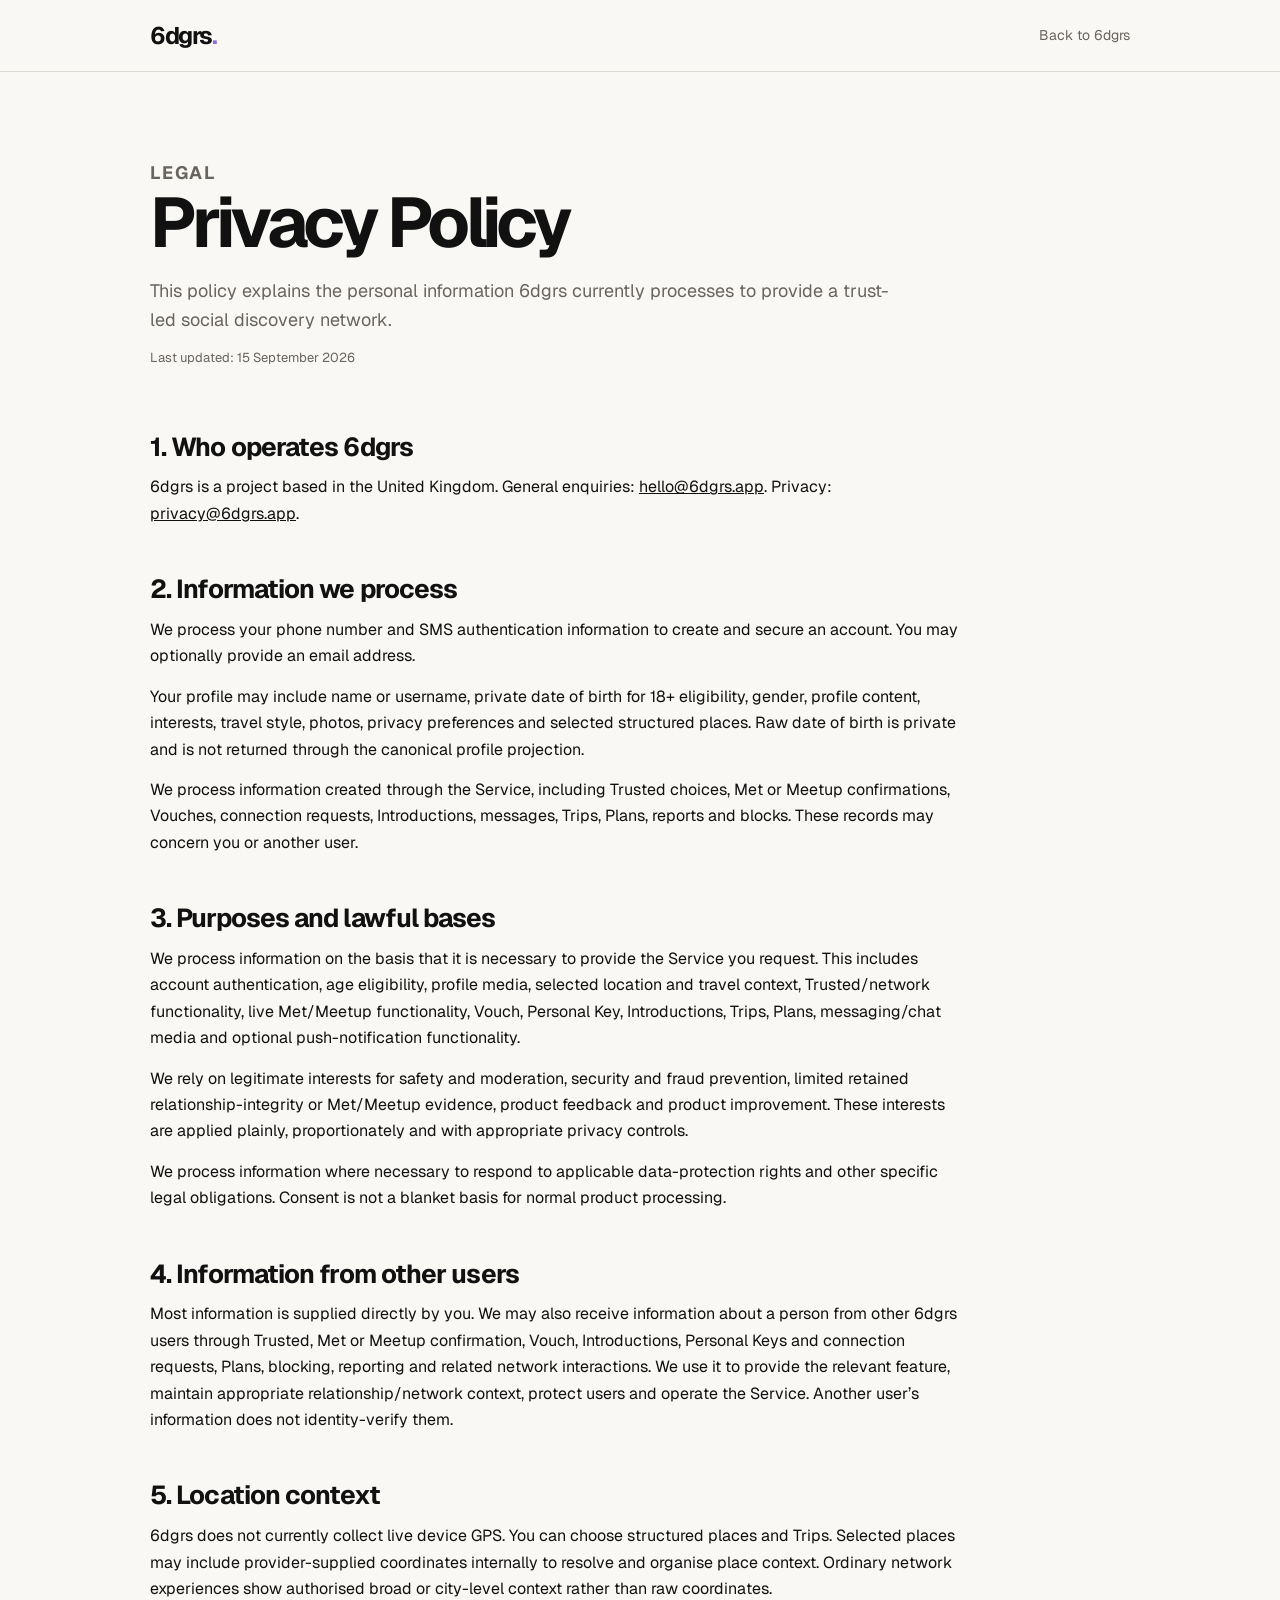
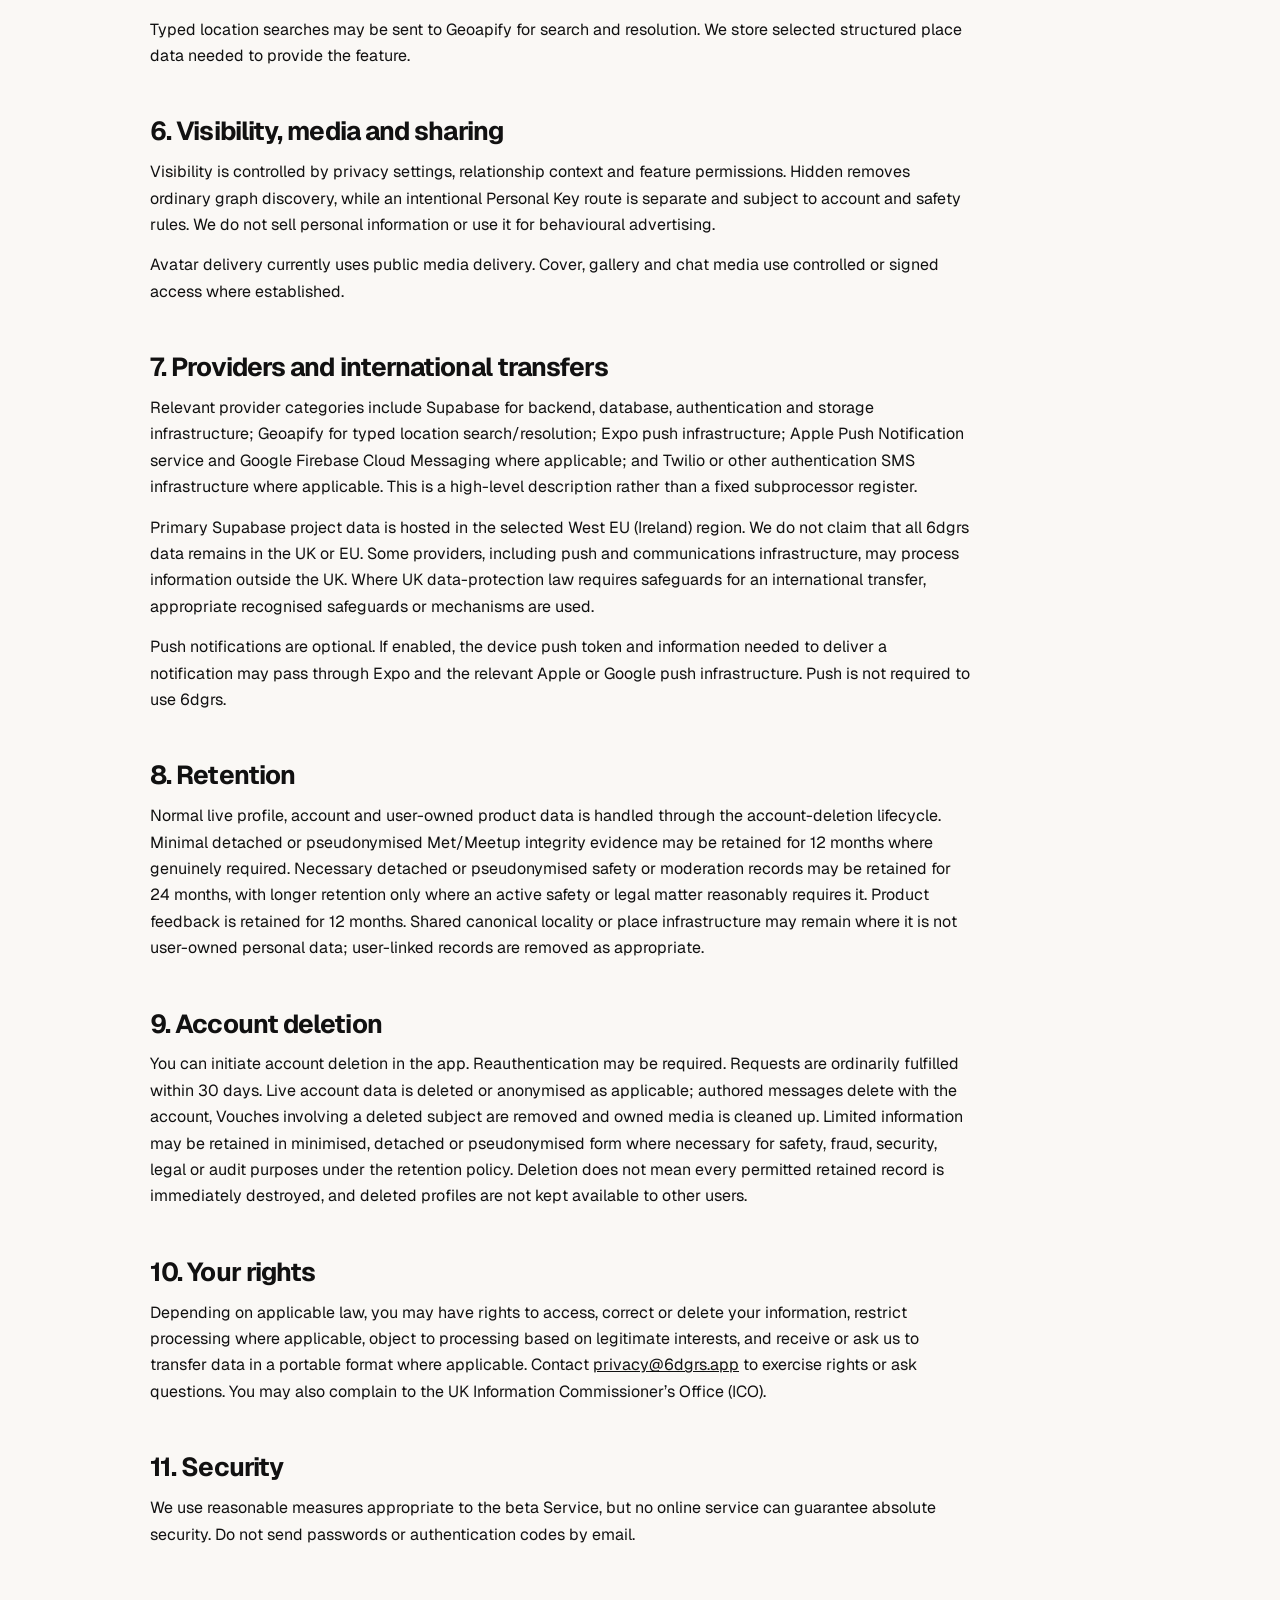
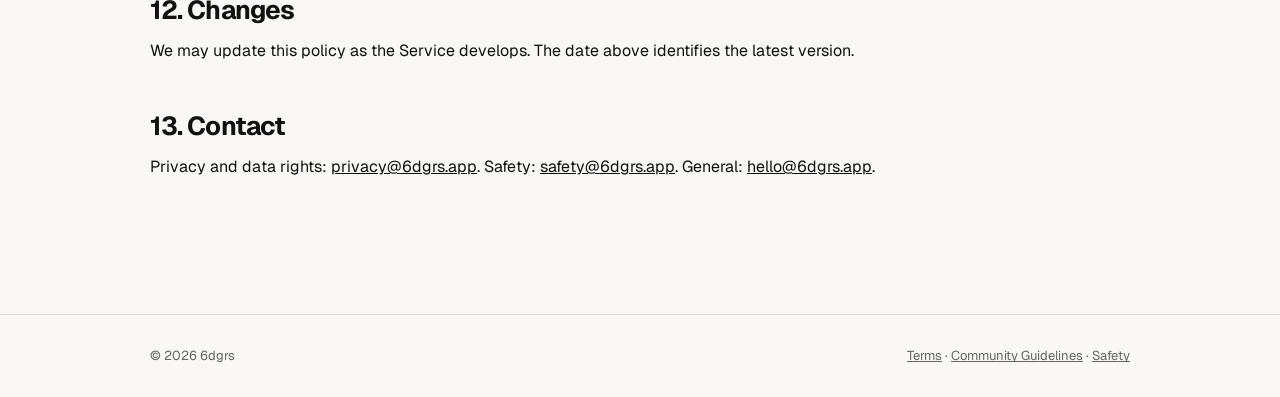
==== commit 03ed2546: "Add files via upload" ====
--- a/index.html
+++ b/index.html
@@ -1,186 +1,24 @@
 <!doctype html>
 <html lang="en">
 <head>
-  <meta charset="UTF-8" />
-  <meta name="viewport" content="width=device-width, initial-scale=1.0" />
-  <meta name="theme-color" content="#FAF8F5" />
-  <meta name="description" content="Discover friends-of-friends when you travel through mutual connections that make meeting feel more natural, relevant and accountable." />
-  <title>6dgrs — Your trusted network, wherever you go</title>
-  <link rel="preconnect" href="https://fonts.googleapis.com" />
-  <link rel="preconnect" href="https://fonts.gstatic.com" crossorigin />
-  <link href="https://fonts.googleapis.com/css2?family=Geist:wght@400;500;600;700&display=swap" rel="stylesheet" />
-  <link rel="stylesheet" href="style.css" />
+  <meta charset="utf-8"><meta name="viewport" content="width=device-width,initial-scale=1">
+  <meta name="description" content="How 6dgrs handles account, profile, relationship, location and safety information.">
+  <title>6dgrs Privacy Policy</title>
+  <link rel="preconnect" href="https://fonts.googleapis.com"><link rel="stylesheet" href="https://fonts.googleapis.com/css2?family=Geist:wght@400;500;600;700&display=swap"><link rel="stylesheet" href="../legal.css">
 </head>
-<body>
-  <a class="skip-link" href="#main">Skip to content</a>
-  <header class="site-header" id="top">
-    <nav class="nav shell" aria-label="Main navigation">
-      <a class="brand" href="#top" aria-label="6dgrs home">6dgrs<span class="brand-dot">.</span></a>
-      <button class="menu-button" type="button" aria-expanded="false" aria-controls="nav-links" aria-label="Open menu">
-        <span></span><span></span>
-      </button>
-      <div class="nav-links" id="nav-links">
-        <a href="#how">How it works</a>
-        <a href="#features">Features</a>
-        <a href="#safety">Safety</a>
-        <a href="#faq">FAQ</a>
-      </div>
-      <a class="button button-small nav-cta" href="#beta" data-beta-cta>Join the beta <span aria-hidden="true">↗</span></a>
-    </nav>
-  </header>
-
-  <main id="main">
-    <section class="hero section shell" aria-labelledby="hero-title">
-      <div class="hero-copy reveal">
-        <p class="eyebrow"><span class="status-dot"></span> Private beta · London & beyond</p>
-        <h1 id="hero-title">Never start from zero in a new place.</h1>
-        <p class="hero-lede">6dgrs connects you with trusted friends-of-friends around the world, helping every journey begin with a familiar connection.</p>
-        <div class="button-row">
-          <a class="button" href="#beta" data-beta-cta>Join the beta <span aria-hidden="true">↗</span></a>
-          <a class="button button-secondary" href="#how">How it works <span aria-hidden="true">↓</span></a>
-        </div>
-        <p class="microcopy">Early access on iOS · Android waitlist available</p>
-      </div>
-
-      <div class="hero-visual reveal" aria-label="6dgrs product preview">
-        <div class="orbit orbit-one"></div>
-        <div class="orbit orbit-two"></div>
-        <div class="connection-pill pill-left"><span class="mini-avatar avatar-maya">M</span><span><strong>Maya</strong><small>2nd degree · Lisbon</small></span></div>
-        <div class="connection-pill pill-right"><span class="mini-avatar avatar-leo">L</span><span><strong>Leo</strong><small>Through Amara</small></span></div>
-        <div class="phone phone-main">
-          <div class="phone-top"><span>9:41</span><span class="island"></span><span>⌁</span></div>
-          <div class="app-head"><span class="app-mark">6°</span><button aria-label="Open profile">IO</button></div>
-          <div class="app-greeting"><small>Good morning</small><h2>Where will your network take you?</h2></div>
-          <div class="map-card">
-            <div class="map-lines" aria-hidden="true">
-              <svg viewBox="0 0 320 190" role="img" aria-label="Network connections between London, Lisbon, Accra and New York">
-                <path d="M38 52 C100 8 145 88 180 58 S250 18 286 46" />
-                <path d="M48 142 C112 168 125 95 180 108 S242 164 284 130" />
-                <path d="M38 52 C88 98 128 92 180 108" />
-                <path d="M180 58 C198 74 197 91 180 108" />
-              </svg>
-            </div>
-            <span class="node node-a"><b>IO</b><i>London</i></span>
-            <span class="node node-b"><b>MA</b><i>Lisbon</i></span>
-            <span class="node node-c"><b>DK</b><i>Accra</i></span>
-            <span class="node node-d"><b>LE</b><i>New York</i></span>
-            <span class="degree-badge">2°</span>
-          </div>
-          <div class="upcoming-head"><div><small>Your next trip</small><strong>Lisbon</strong></div><span>18–24 Sep</span></div>
-          <div class="mutual-card"><div class="avatar-stack"><span>MA</span><span>JD</span><span>+4</span></div><div><strong>6 trusted connections</strong><small>2 people overlap with your trip</small></div><span class="chevron">›</span></div>
-          <div class="app-tabs"><span class="active">⌂<small>Home</small></span><span>◎<small>Network</small></span><span>◇<small>Trips</small></span><span>◌<small>Plans</small></span></div>
-        </div>
-      </div>
-    </section>
-
-    <section class="trust-strip" aria-label="6dgrs trust principles">
-      <div class="shell trust-items">
-        <span><i>◎</i> Friends-of-friends</span>
-        <span><i>⌁</i> Mutual context</span>
-        <span><i>✓</i> Real-life verification</span>
-        <span><i>◈</i> Privacy by design</span>
-      </div>
-    </section>
-
-    <section class="section problem shell" id="story">
-      <div class="section-intro reveal">
-        <p class="eyebrow">The idea</p>
-        <h2>The world isn’t full of strangers.<br />Your connections are simply invisible.</h2>
-        <p>Travelling somewhere new can feel exciting and unfamiliar. But someone you trust already knows someone there. 6dgrs makes that human path visible.</p>
-      </div>
-      <div class="degrees-stage reveal" aria-label="Six degrees of connection illustration">
-        <div class="degree-copy"><span class="degree-number">6°</span><strong>Six degrees<br />of connection</strong><p>One trusted introduction can make an unfamiliar place feel closer.</p></div>
-        <div class="network-visual" aria-hidden="true">
-          <svg viewBox="0 0 700 330">
-            <path class="network-path p1" d="M75 165 C155 55 225 85 285 145 S430 235 505 158 S595 72 638 127" />
-            <path class="network-path p2" d="M75 165 C165 245 225 246 285 145" />
-            <path class="network-path p3" d="M285 145 C365 36 433 51 505 158" />
-          </svg>
-          <span class="network-node n1"><b>You</b></span><span class="network-node n2 peach"><b>Amara</b><small>Friend</small></span><span class="network-node n3 blue"><b>Daniel</b><small>Mutual</small></span><span class="network-node n4"><b>Maya</b><small>Lisbon</small></span><span class="network-node n5 small-node">+3</span>
-        </div>
-      </div>
-    </section>
-
-    <section class="section how-section" id="how">
-      <div class="shell">
-        <div class="section-intro centred reveal"><p class="eyebrow">How it works</p><h2>A trusted path from here to there.</h2><p>Build from people you genuinely know, then let your network travel with you.</p></div>
-        <ol class="steps">
-          <li class="reveal"><span class="step-num">01</span><div class="step-icon">◯</div><h3>Create your profile</h3><p>Share who you are and how you like to travel.</p></li>
-          <li class="reveal"><span class="step-num">02</span><div class="step-icon">⌁</div><h3>Build your network</h3><p>Add people you know and trust in real life.</p></li>
-          <li class="reveal"><span class="step-num">03</span><div class="step-icon">◇</div><h3>Add your trips</h3><p>Tell your network where you’re heading next.</p></li>
-          <li class="reveal"><span class="step-num">04</span><div class="step-icon">◎</div><h3>Discover mutuals</h3><p>See relevant friends-of-friends at your destination.</p></li>
-          <li class="reveal"><span class="step-num">05</span><div class="step-icon">↗</div><h3>Meet in real life</h3><p>Connect with context, choice and confidence.</p></li>
-        </ol>
-      </div>
-    </section>
-
-    <section class="section features shell" id="features">
-      <div class="section-intro reveal"><p class="eyebrow">Inside 6dgrs</p><h2>Your world, connected.</h2><p>A small set of thoughtful tools designed to turn trusted networks into real-world possibility.</p></div>
-      <article class="feature-row reveal">
-        <div class="feature-copy"><span class="feature-index">01 · Your network</span><h3>See the human path between you.</h3><p>Discover friends-of-friends with the relationship context kept visible—not anonymous recommendations or follower counts.</p><ul><li>Clear degrees of connection</li><li>Mutual friends shown upfront</li><li>Relevant people in each city</li></ul></div>
-        <div class="feature-canvas network-card-ui">
-          <div class="ui-top"><div><small>Your network</small><strong>48 trusted connections</strong></div><button>2°</button></div>
-          <div class="network-rings"><span class="ring r1"></span><span class="ring r2"></span><span class="ring r3"></span><span class="person me">You</span><span class="person pa">AK</span><span class="person pb">MR</span><span class="person pc">DS</span><span class="person pd">JL</span><span class="person pe">+8</span></div>
-          <div class="context-card"><span class="mini-avatar avatar-maya">M</span><div><strong>Maya in Lisbon</strong><small>You’re connected through Amara and Daniel</small></div><span>2°</span></div>
-        </div>
-      </article>
-
-      <article class="feature-row reverse reveal">
-        <div class="feature-copy"><span class="feature-index">02 · Your trips</span><h3>Know who’s there before you arrive.</h3><p>Add an upcoming trip and see the connections, overlaps and possibilities already waiting in your network.</p><ul><li>Upcoming destinations</li><li>Overlapping travel dates</li><li>People nearby, with context</li></ul></div>
-        <div class="feature-canvas trips-ui">
-          <div class="trip-main"><small>UPCOMING TRIP</small><span class="trip-date">18–24<br /><b>SEP</b></span><h4>Lisbon</h4><p>Portugal · 6 days</p><div class="trip-line"></div><div class="trip-stat"><span><b>6</b><small>connections</small></span><span><b>2</b><small>overlaps</small></span><span><b>3</b><small>plans</small></span></div></div>
-          <div class="overlap-card"><div class="avatar-stack"><span>MA</span><span>JD</span></div><div><strong>You overlap in Lisbon</strong><small>20–22 September</small></div></div>
-        </div>
-      </article>
-
-      <div class="feature-grid">
-        <article class="feature-small reveal"><div class="small-copy"><span class="feature-index">03 · Trusted plans</span><h3>Make plans with purpose.</h3><p>Join small group activities with people connected through mutual friends.</p></div><div class="plan-card"><span class="plan-tag">4 people · 2° network</span><div class="plan-art">☼</div><h4>Supper in Alfama</h4><p>Friday · 19:30</p><div class="plan-people"><div class="avatar-stack"><span>MA</span><span>JD</span><span>+2</span></div><button>View plan</button></div></div></article>
-        <article class="feature-small verification reveal"><div class="small-copy"><span class="feature-index">04 · Verification</span><h3>Trust is built, not claimed.</h3><p>QR verification, vouching and clear privacy controls keep the network accountable.</p></div><div class="verify-card"><div class="qr" aria-label="Example verification QR code"><i></i><i></i><i></i><i></i><i></i><i></i><i></i><i></i><i></i></div><div><span class="verified-badge">✓ Verified in person</span><h4>Amara Okafor</h4><p>Verified with Daniel · 12 Jul 2026</p></div></div></article>
-      </div>
-    </section>
-
-    <section class="section safety-section" id="safety">
-      <div class="shell safety-grid">
-        <div class="safety-copy reveal"><p class="eyebrow">Safety by design</p><h2>Not strangers.<br />Not followers.<br /><span>Trusted connections.</span></h2><p>6dgrs starts with context. You decide what to share, who can find you and whether to connect. Every introduction carries a visible human path.</p><a class="text-link" href="#faq">Read about safety <span>→</span></a></div>
-        <div class="safety-cards">
-          <article class="safety-card reveal"><span class="safety-icon">⌁</span><div><h3>Mutual context</h3><p>Always see why a person is visible and who connects you.</p></div></article>
-          <article class="safety-card reveal"><span class="safety-icon">✓</span><div><h3>Meaningful verification</h3><p>Specific signals, including QR checks and real-life vouches.</p></div></article>
-          <article class="safety-card reveal"><span class="safety-icon">◈</span><div><h3>You stay in control</h3><p>Stable privacy, reporting and blocking tools whenever you need them.</p></div></article>
-        </div>
-      </div>
-    </section>
-
-    <section class="section beta-section shell" id="beta">
-      <div class="beta-card reveal">
-        <div class="beta-orbit one"></div><div class="beta-orbit two"></div>
-        <div class="beta-content"><p class="eyebrow light">Private beta</p><h2>Help build the future<br />of social travel.</h2><p>Join a small early community helping shape a more trusted way to travel. Tally will guide you through a short application, and we’ll share thoughtful launch updates—nothing noisy.</p>
-          <div class="beta-actions">
-            <a class="button beta-primary" href="#beta" data-beta-cta>Join the beta <span aria-hidden="true">↗</span></a>
-            <a class="button beta-secondary" href="#beta" data-beta-cta>Get early access <span aria-hidden="true">↗</span></a>
-          </div>
-          <p class="beta-note">A short application · Early access on iOS · Android waitlist available</p>
-        </div>
-        <div class="beta-network" aria-hidden="true"><span class="bn bn1">IO</span><span class="bn bn2">AK</span><span class="bn bn3">MA</span><span class="bn bn4">+1</span><svg viewBox="0 0 320 320"><path d="M47 170 C96 78 164 78 219 128 S257 218 205 247"/><path d="M47 170 C91 225 136 258 205 247"/><path d="M219 128 C278 101 292 149 273 196"/></svg></div>
-      </div>
-    </section>
-
-    <section class="section faq shell" id="faq">
-      <div class="section-intro reveal"><p class="eyebrow">Questions, answered</p><h2>Good to know.</h2></div>
-      <div class="faq-list">
-        <details class="reveal"><summary>What is 6dgrs?<span></span></summary><p>6dgrs is a trusted social travel network that helps you discover friends-of-friends around the world. It makes the human path to a new person visible, so meeting can feel more natural, relevant and accountable.</p></details>
-        <details class="reveal"><summary>How are connections discovered?<span></span></summary><p>Your network grows through people you genuinely know. When you add a trip, 6dgrs can surface relevant friends-of-friends at your destination and show the mutual connection between you.</p></details>
-        <details class="reveal"><summary>Why is this different from existing social apps?<span></span></summary><p>6dgrs is built around relationship context, not followers, endless feeds or random discovery. The product is designed to support thoughtful introductions and useful real-world connection.</p></details>
-        <details class="reveal"><summary>Is 6dgrs safe?<span></span></summary><p>No app can promise complete safety. 6dgrs is designed to reduce uncertainty through mutual context, specific verification signals, privacy choices, reporting and blocking. You always decide whether to connect.</p></details>
-        <details class="reveal"><summary>Who is it for?<span></span></summary><p>For curious people who travel, live between cities or want to feel less disconnected somewhere new—and who value quality, context and genuine relationships over audience size.</p></details>
-        <details class="reveal"><summary>When will the beta launch?<span></span></summary><p>The first private beta will begin on iOS when the build is ready, with a small London-centred community. You can join now for early access or choose the Android waitlist.</p></details>
-      </div>
-    </section>
-  </main>
-
-  <footer class="footer">
-    <div class="shell footer-grid"><div><a class="brand footer-brand" href="#top">6dgrs<span class="brand-dot">.</span></a><p>Your trusted network,<br />wherever you go.</p></div><div class="footer-links"><div><strong>Explore</strong><a href="#how">How it works</a><a href="#features">Features</a><a href="#safety">Safety</a><a href="#faq">FAQ</a></div><div><strong>Company</strong><a href="mailto:hello@6dgrs.app">Contact</a><a href="#">Instagram</a><a href="#">LinkedIn</a></div><div><strong>Legal</strong><a href="#">Privacy</a><a href="#">Terms</a><a href="#">Community guidelines</a></div></div></div>
-    <div class="shell footer-bottom"><span>© 2026 6dgrs. Made for the places in between.</span><a href="#top">Back to top ↑</a></div>
-  </footer>
-  <script src="app.js"></script>
-</body>
-</html>
+<body><header class="legal-header"><nav class="legal-nav"><a class="brand" href="../">6dgrs<span class="brand-dot">.</span></a><a class="back" href="../">Back to 6dgrs</a></nav></header>
+<main class="legal-main"><div class="legal-intro"><p class="eyebrow">Legal</p><h1>Privacy Policy</h1><p>This policy explains the personal information 6dgrs currently processes to provide a trust-led social discovery network.</p><p class="legal-updated">Last updated: 15 September 2026</p></div><article class="legal-body">
+<h2>1. Who operates 6dgrs</h2><p>6dgrs is a project based in the United Kingdom. General enquiries: <a href="mailto:hello@6dgrs.app">hello@6dgrs.app</a>. Privacy: <a href="mailto:privacy@6dgrs.app">privacy@6dgrs.app</a>.</p>
+<h2>2. Information we process</h2><p>We process your phone number and SMS authentication information to create and secure an account. You may optionally provide an email address.</p><p>Your profile may include name or username, private date of birth for 18+ eligibility, gender, profile content, interests, travel style, photos, privacy preferences and selected structured places. Raw date of birth is private and is not returned through the canonical profile projection.</p><p>We process information created through the Service, including Trusted choices, Met or Meetup confirmations, Vouches, connection requests, Introductions, messages, Trips, Plans, reports and blocks. These records may concern you or another user.</p>
+<h2>3. Purposes and lawful bases</h2><p>We process information on the basis that it is necessary to provide the Service you request. This includes account authentication, age eligibility, profile media, selected location and travel context, Trusted/network functionality, live Met/Meetup functionality, Vouch, Personal Key, Introductions, Trips, Plans, messaging/chat media and optional push-notification functionality.</p><p>We rely on legitimate interests for safety and moderation, security and fraud prevention, limited retained relationship-integrity or Met/Meetup evidence, product feedback and product improvement. These interests are applied plainly, proportionately and with appropriate privacy controls.</p><p>We process information where necessary to respond to applicable data-protection rights and other specific legal obligations. Consent is not a blanket basis for normal product processing.</p>
+<h2>4. Information from other users</h2><p>Most information is supplied directly by you. We may also receive information about a person from other 6dgrs users through Trusted, Met or Meetup confirmation, Vouch, Introductions, Personal Keys and connection requests, Plans, blocking, reporting and related network interactions. We use it to provide the relevant feature, maintain appropriate relationship/network context, protect users and operate the Service. Another user’s information does not identity-verify them.</p>
+<h2>5. Location context</h2><p>6dgrs does not currently collect live device GPS. You can choose structured places and Trips. Selected places may include provider-supplied coordinates internally to resolve and organise place context. Ordinary network experiences show authorised broad or city-level context rather than raw coordinates.</p><p>Typed location searches may be sent to Geoapify for search and resolution. We store selected structured place data needed to provide the feature.</p>
+<h2>6. Visibility, media and sharing</h2><p>Visibility is controlled by privacy settings, relationship context and feature permissions. Hidden removes ordinary graph discovery, while an intentional Personal Key route is separate and subject to account and safety rules. We do not sell personal information or use it for behavioural advertising.</p><p>Avatar delivery currently uses public media delivery. Cover, gallery and chat media use controlled or signed access where established.</p>
+<h2>7. Providers and international transfers</h2><p>Relevant provider categories include Supabase for backend, database, authentication and storage infrastructure; Geoapify for typed location search/resolution; Expo push infrastructure; Apple Push Notification service and Google Firebase Cloud Messaging where applicable; and Twilio or other authentication SMS infrastructure where applicable. This is a high-level description rather than a fixed subprocessor register.</p><p>Primary Supabase project data is hosted in the selected West EU (Ireland) region. We do not claim that all 6dgrs data remains in the UK or EU. Some providers, including push and communications infrastructure, may process information outside the UK. Where UK data-protection law requires safeguards for an international transfer, appropriate recognised safeguards or mechanisms are used.</p><p>Push notifications are optional. If enabled, the device push token and information needed to deliver a notification may pass through Expo and the relevant Apple or Google push infrastructure. Push is not required to use 6dgrs.</p>
+<h2>8. Retention</h2><p>Normal live profile, account and user-owned product data is handled through the account-deletion lifecycle. Minimal detached or pseudonymised Met/Meetup integrity evidence may be retained for 12 months where genuinely required. Necessary detached or pseudonymised safety or moderation records may be retained for 24 months, with longer retention only where an active safety or legal matter reasonably requires it. Product feedback is retained for 12 months. Shared canonical locality or place infrastructure may remain where it is not user-owned personal data; user-linked records are removed as appropriate.</p>
+<h2>9. Account deletion</h2><p>You can initiate account deletion in the app. Reauthentication may be required. Requests are ordinarily fulfilled within 30 days. Live account data is deleted or anonymised as applicable; authored messages delete with the account, Vouches involving a deleted subject are removed and owned media is cleaned up. Limited information may be retained in minimised, detached or pseudonymised form where necessary for safety, fraud, security, legal or audit purposes under the retention policy. Deletion does not mean every permitted retained record is immediately destroyed, and deleted profiles are not kept available to other users.</p>
+<h2>10. Your rights</h2><p>Depending on applicable law, you may have rights to access, correct or delete your information, restrict processing where applicable, object to processing based on legitimate interests, and receive or ask us to transfer data in a portable format where applicable. Contact <a href="mailto:privacy@6dgrs.app">privacy@6dgrs.app</a> to exercise rights or ask questions. You may also complain to the UK Information Commissioner’s Office (ICO).</p>
+<h2>11. Security</h2><p>We use reasonable measures appropriate to the beta Service, but no online service can guarantee absolute security. Do not send passwords or authentication codes by email.</p>
+<h2>12. Changes</h2><p>We may update this policy as the Service develops. The date above identifies the latest version.</p>
+<h2>13. Contact</h2><p>Privacy and data rights: <a href="mailto:privacy@6dgrs.app">privacy@6dgrs.app</a>. Safety: <a href="mailto:safety@6dgrs.app">safety@6dgrs.app</a>. General: <a href="mailto:hello@6dgrs.app">hello@6dgrs.app</a>.</p>
+</article></main><footer class="legal-footer"><div class="legal-footer-inner"><span>© 2026 6dgrs</span><span><a href="../terms/">Terms</a> · <a href="../community-guidelines/">Community Guidelines</a> · <a href="../safety/">Safety</a></span></div></footer></body></html>
--- a/legal.css
+++ b/legal.css
@@ -0,0 +1,4 @@
+:root{--ivory:#faf8f5;--paper:#fff;--ink:#111;--muted:#68645f;--line:#ddd8d2;--lavender:#8b6fd8;--lavender-pale:#eee9fb;--max:980px}
+*,*:before,*:after{box-sizing:border-box}html{scroll-behavior:smooth;scroll-padding-top:90px}body{margin:0;background:var(--ivory);color:var(--ink);font-family:Geist,Inter,-apple-system,BlinkMacSystemFont,"Segoe UI",sans-serif;line-height:1.65}a{color:inherit}.legal-header{position:sticky;top:0;z-index:5;height:72px;border-bottom:1px solid var(--line);background:rgba(250,248,245,.92);backdrop-filter:blur(16px)}.legal-nav{width:min(calc(100% - 40px),var(--max));height:100%;margin:auto;display:flex;align-items:center;justify-content:space-between}.brand{font-size:24px;line-height:1;font-weight:700;letter-spacing:-.06em;text-decoration:none}.brand-dot{color:var(--lavender)}.back{color:var(--muted);font-size:14px;text-decoration:none}.legal-main{width:min(calc(100% - 40px),var(--max));margin:0 auto;padding:86px 0 120px}.legal-intro{max-width:760px;margin-bottom:64px}.eyebrow{margin:0 0 14px;color:var(--lavender);font-size:12px;font-weight:700;letter-spacing:.1em;text-transform:uppercase}.legal-intro h1{margin:0 0 18px;font-size:clamp(42px,6vw,70px);line-height:1;letter-spacing:-.065em}.legal-intro p{margin:0;color:var(--muted);font-size:18px}.legal-updated{margin-top:12px!important;font-size:13px!important}.legal-body{max-width:820px}.legal-body h2{margin:48px 0 12px;font-size:26px;line-height:1.15;letter-spacing:-.035em}.legal-body h3{margin:30px 0 8px;font-size:18px}.legal-body p{margin:0 0 14px}.legal-body ul{margin:8px 0 20px;padding-left:23px}.legal-body li{margin:5px 0}.legal-body strong{font-weight:600}.legal-footer{border-top:1px solid var(--line);padding:30px 0;color:var(--muted);font-size:13px}.legal-footer-inner{width:min(calc(100% - 40px),var(--max));margin:auto;display:flex;justify-content:space-between;gap:20px}.faq-nav{display:flex;flex-wrap:wrap;gap:8px;margin:0 0 48px}.faq-nav a{padding:9px 13px;border:1px solid var(--line);border-radius:999px;background:var(--paper);font-size:13px;text-decoration:none}.faq-group{margin-top:64px}.faq-group h2{margin-bottom:20px}.faq-list{border-top:1px solid var(--line)}details{border-bottom:1px solid var(--line)}summary{padding:22px 0;cursor:pointer;font-weight:600;font-size:17px}details p{padding:0 0 22px;margin:0;color:var(--muted)}
+@media(max-width:560px){.legal-main{padding-top:58px}.legal-intro{margin-bottom:44px}.legal-intro h1{font-size:48px}.legal-body h2{font-size:24px}.legal-footer-inner{flex-direction:column}.legal-header{height:64px}}
+@media(prefers-reduced-motion:reduce){html{scroll-behavior:auto}}
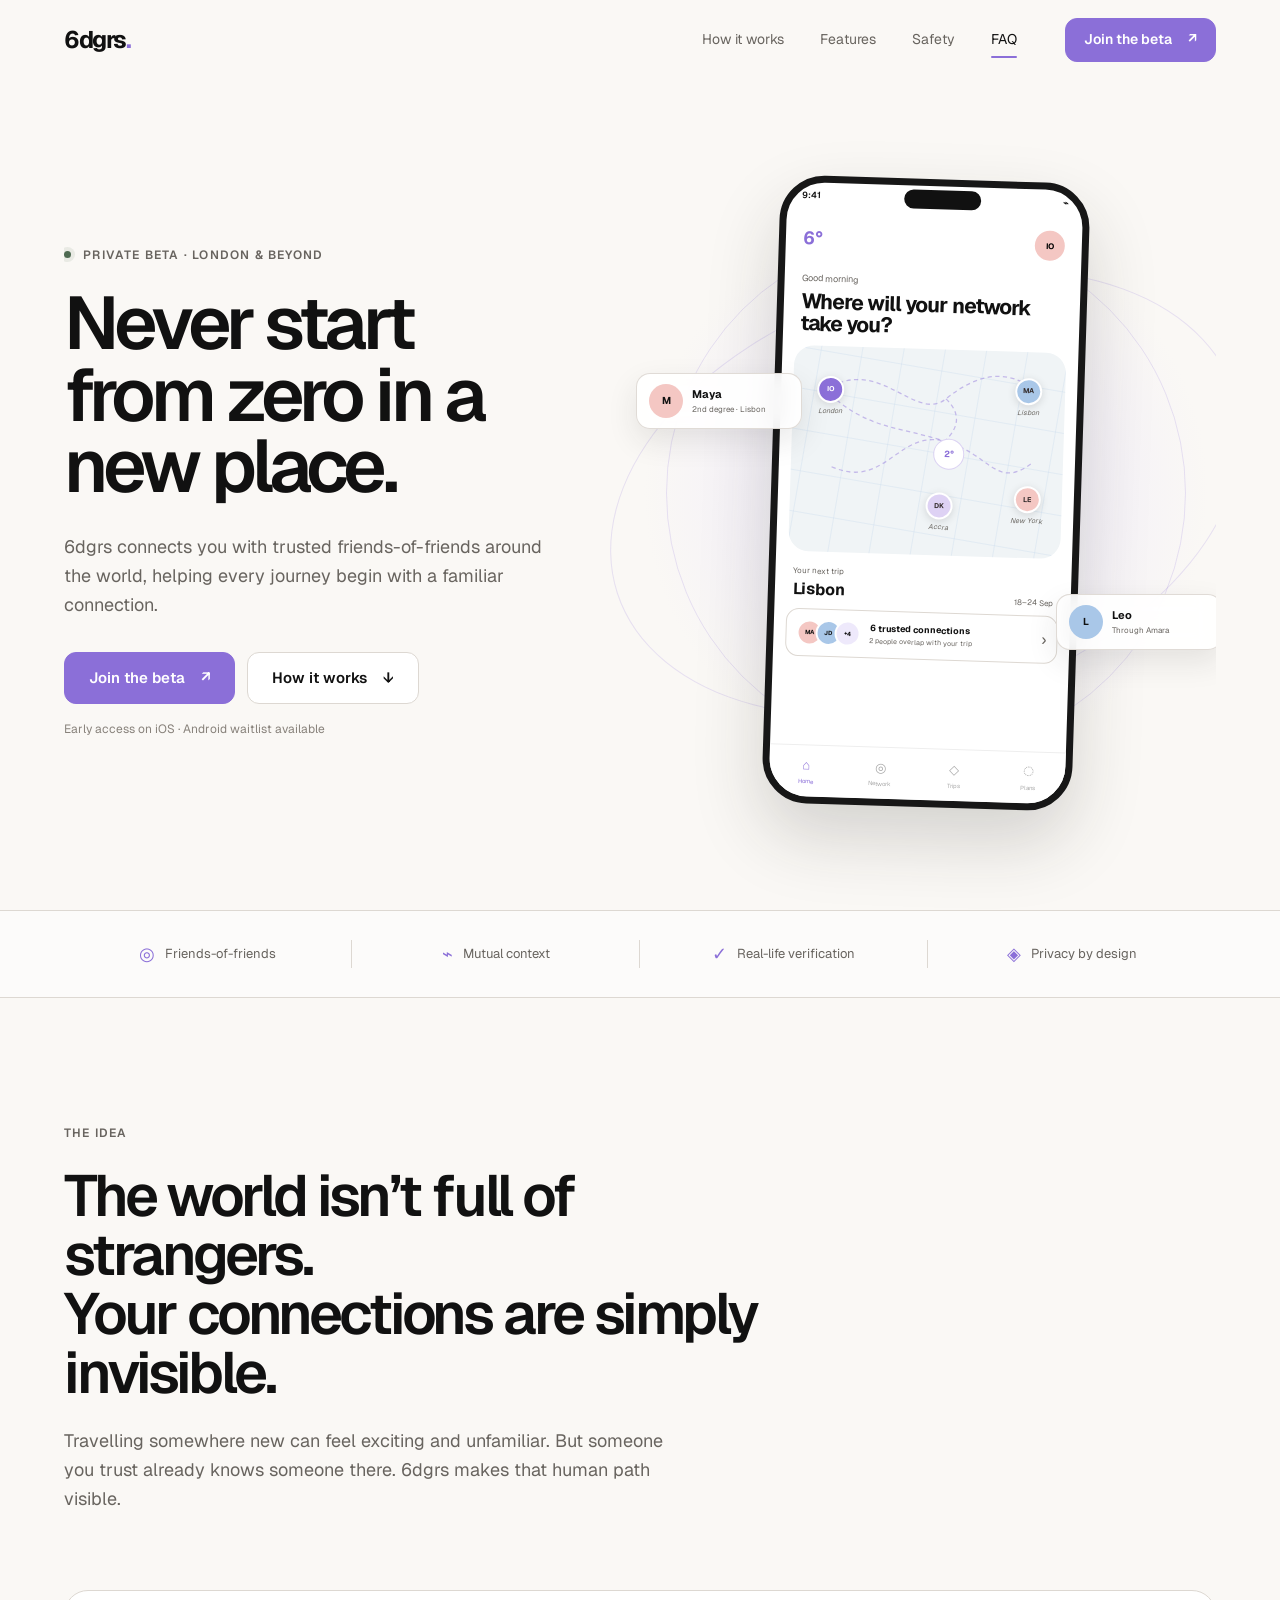
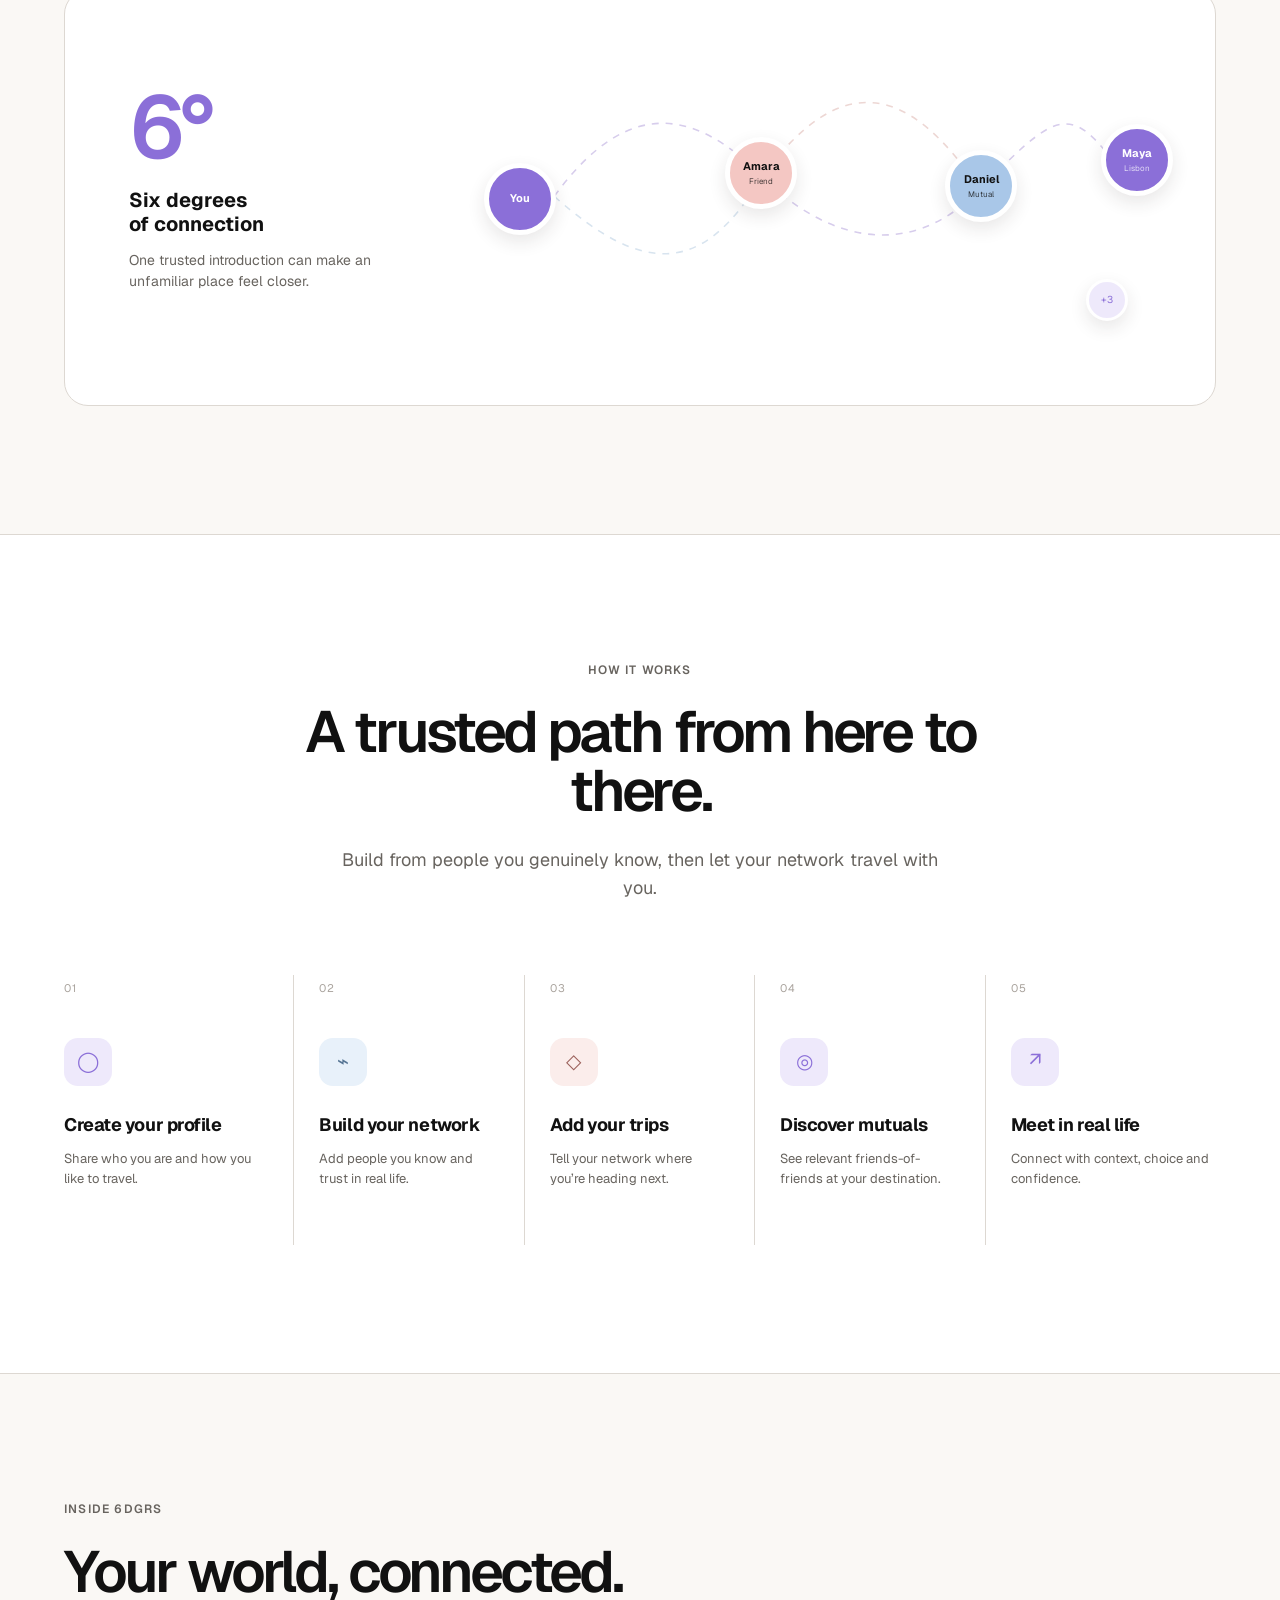
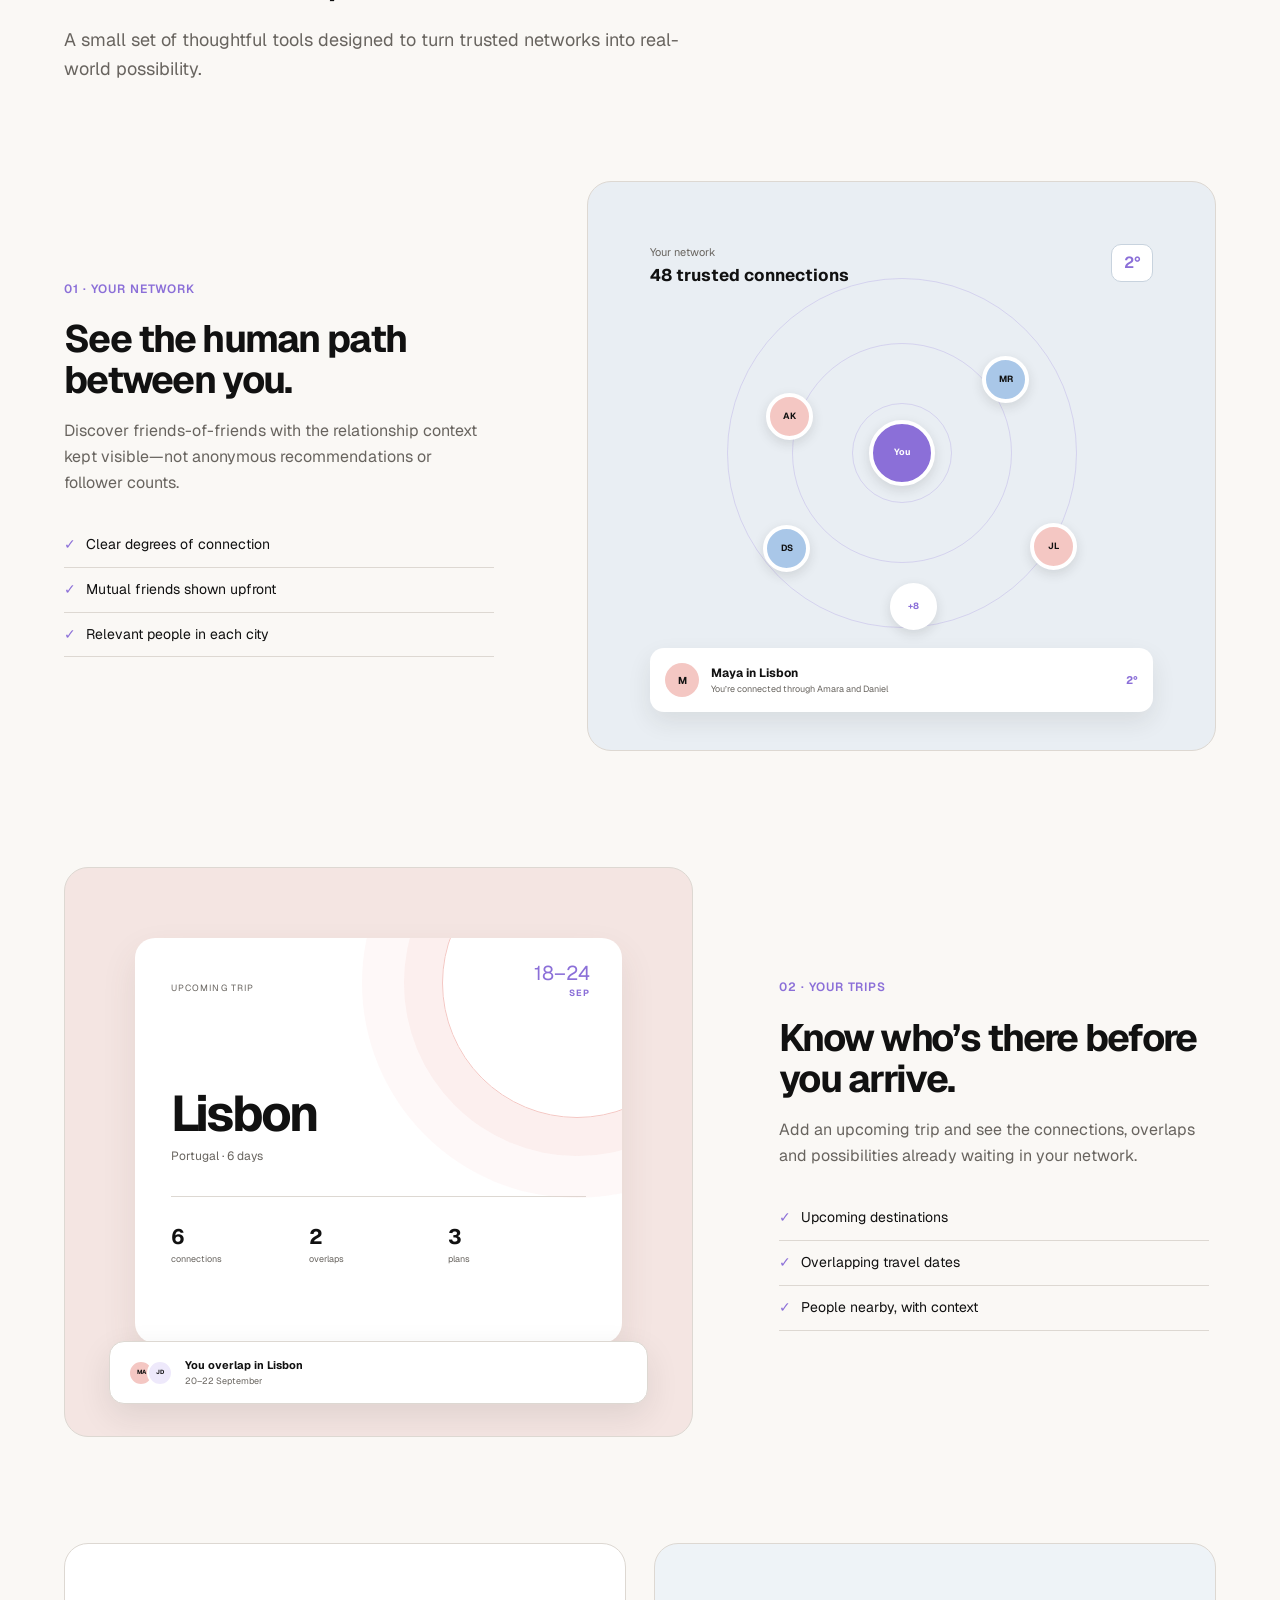
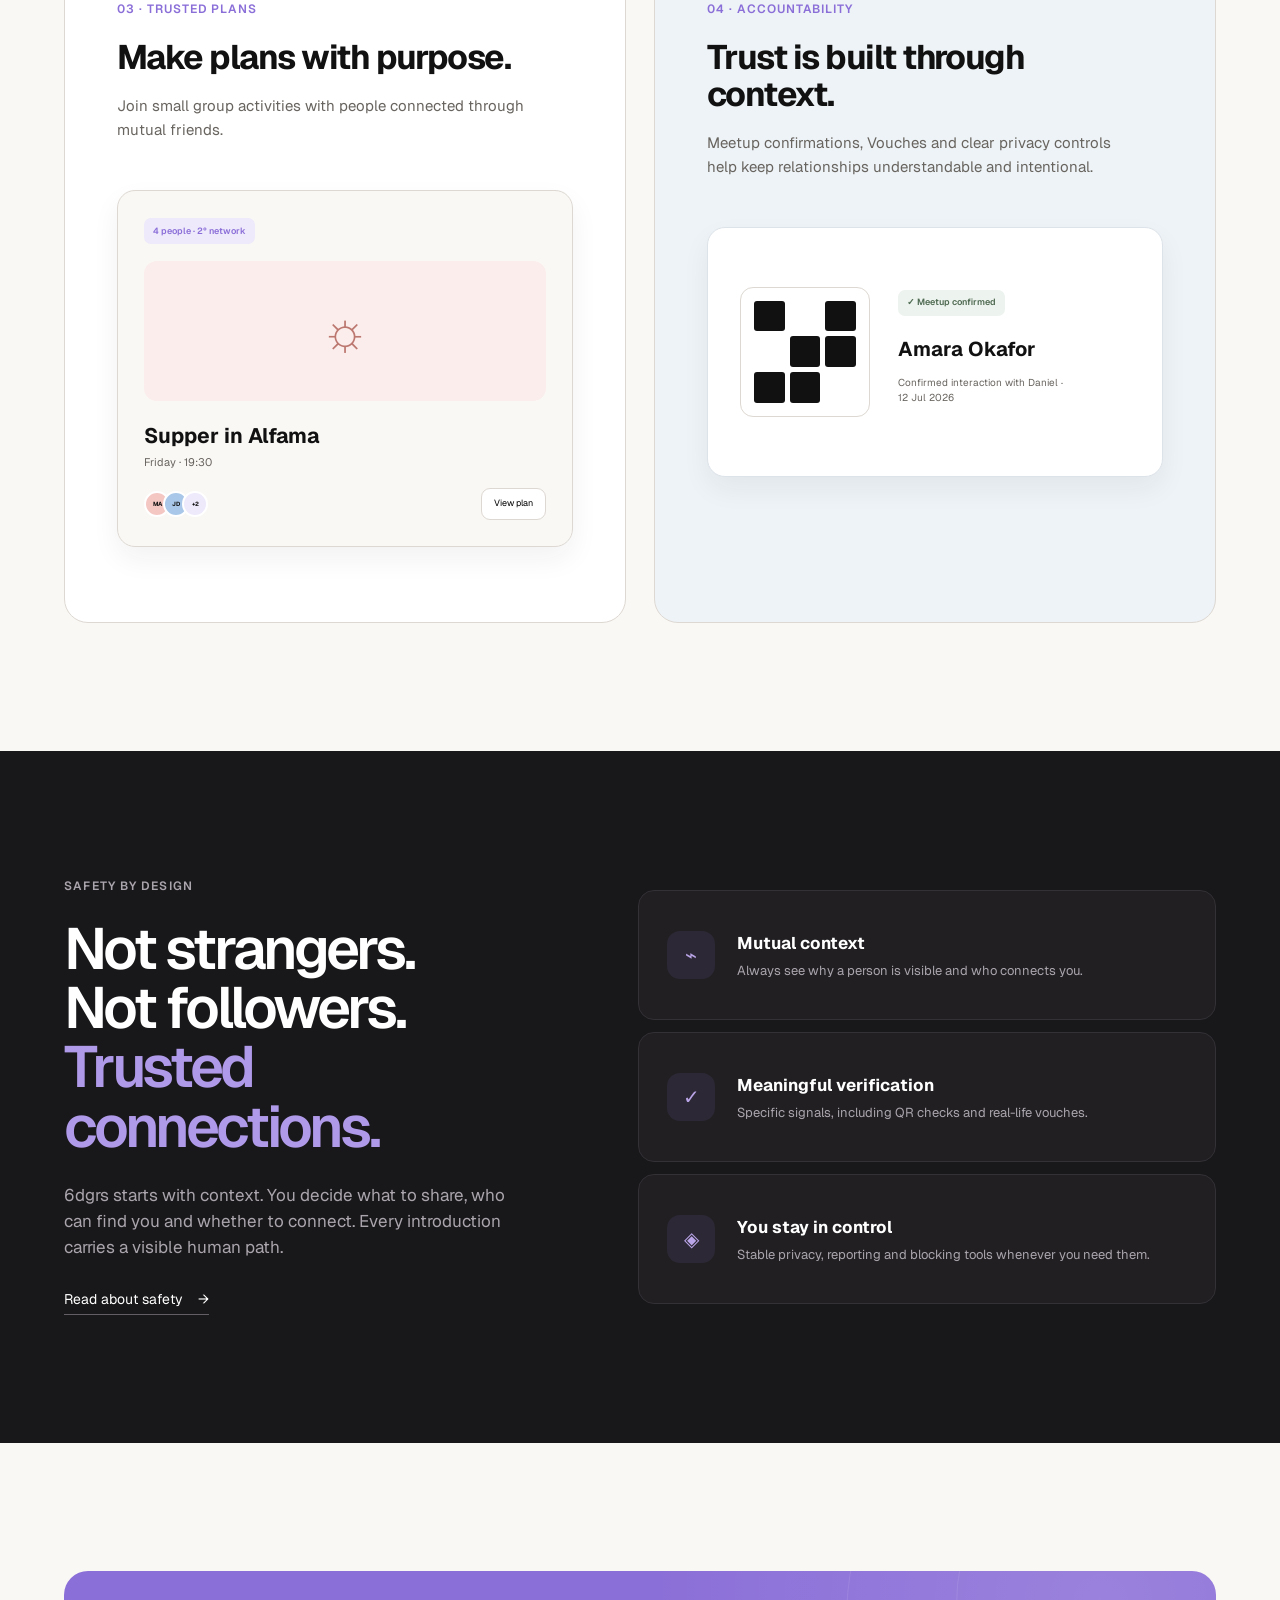
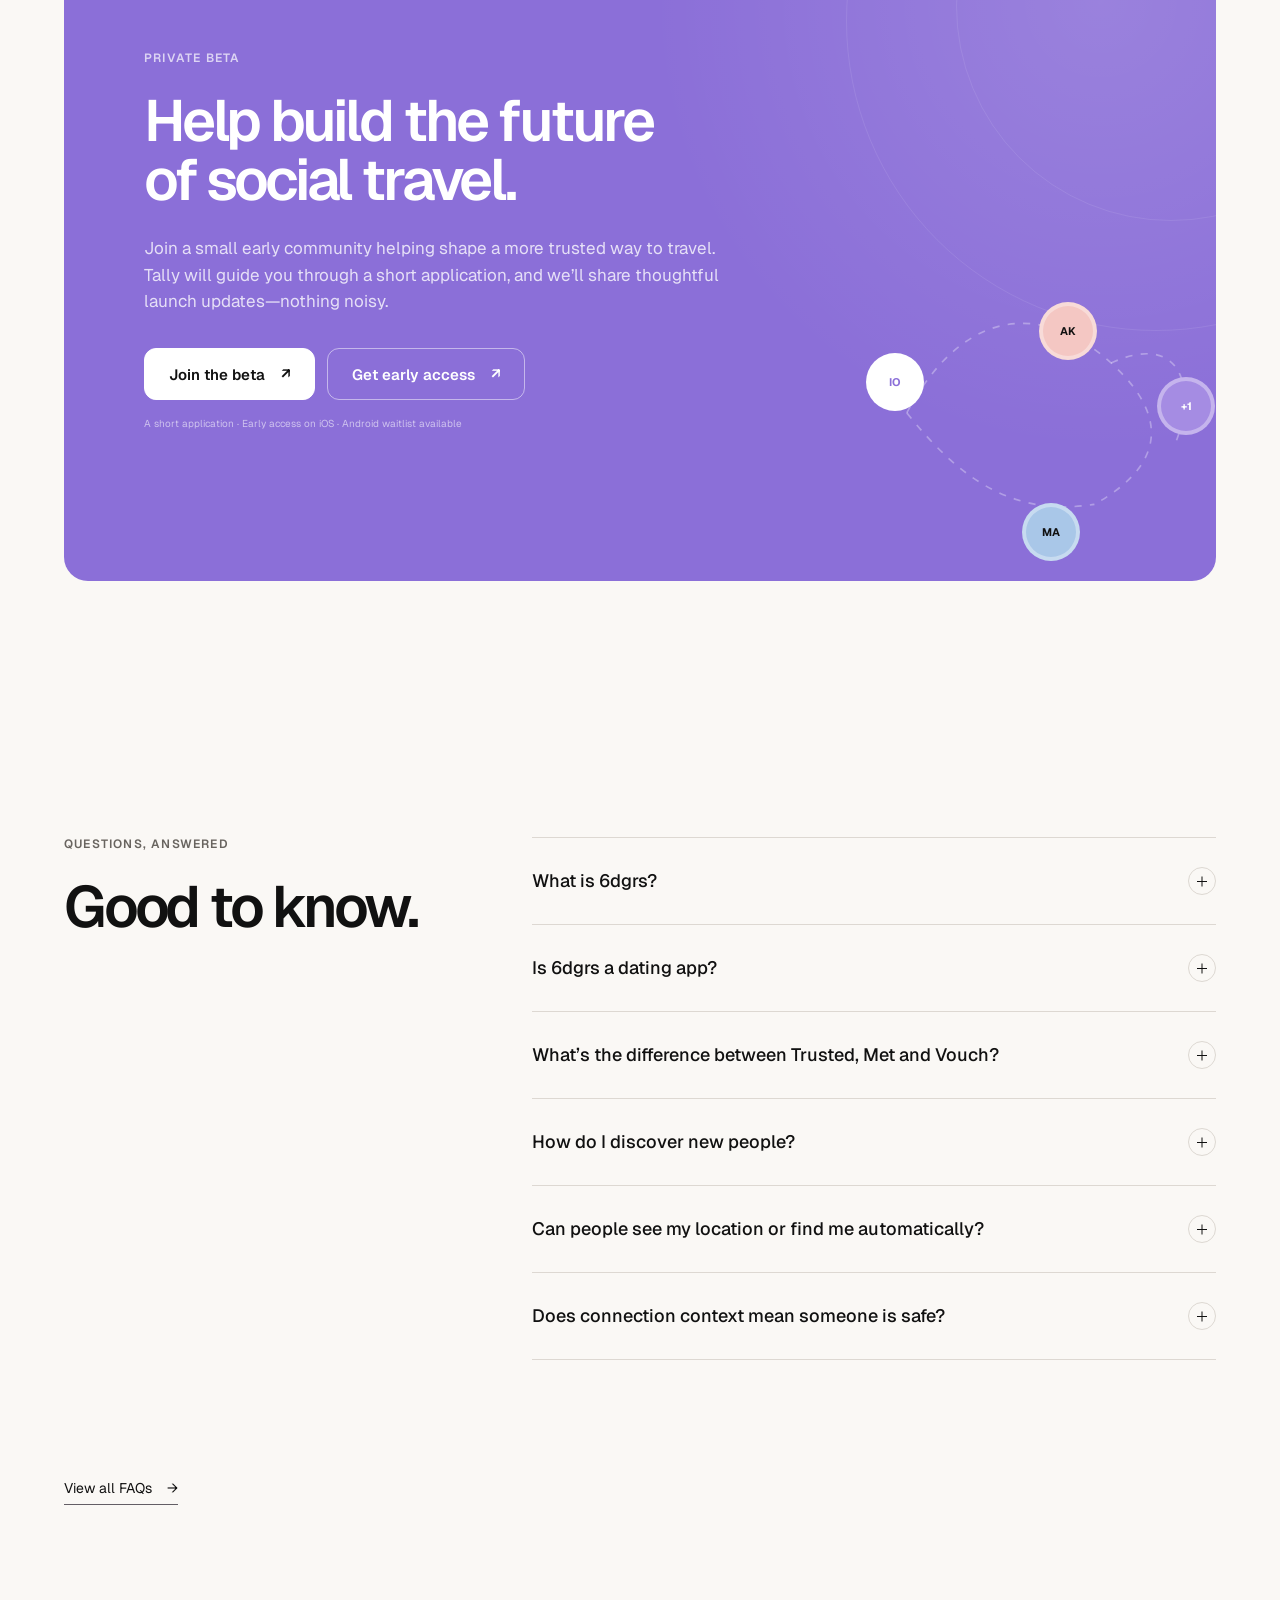
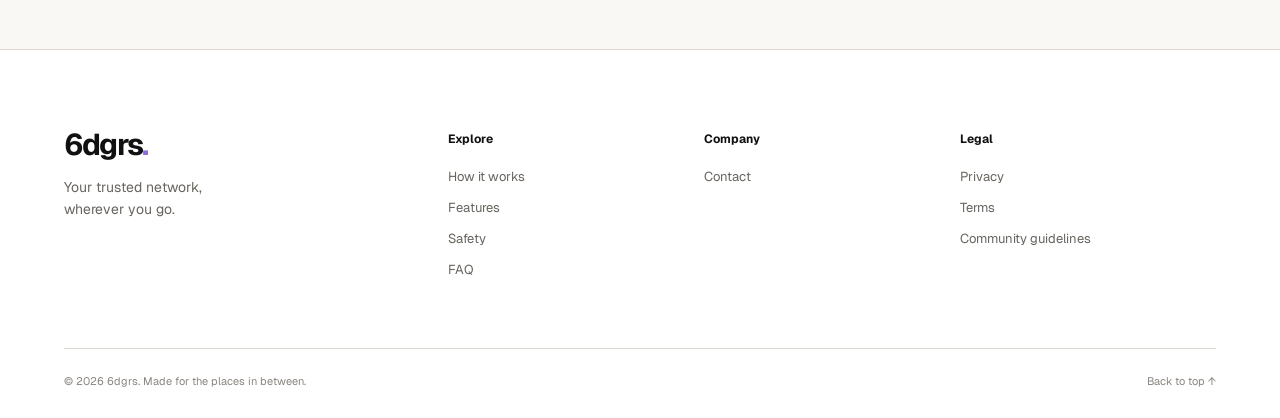
==== commit d82529d2: "Add files via upload" ====
--- a/index.html
+++ b/index.html
@@ -1,24 +1,187 @@
 <!doctype html>
 <html lang="en">
 <head>
-  <meta charset="utf-8"><meta name="viewport" content="width=device-width,initial-scale=1">
-  <meta name="description" content="How 6dgrs handles account, profile, relationship, location and safety information.">
-  <title>6dgrs Privacy Policy</title>
-  <link rel="preconnect" href="https://fonts.googleapis.com"><link rel="stylesheet" href="https://fonts.googleapis.com/css2?family=Geist:wght@400;500;600;700&display=swap"><link rel="stylesheet" href="../legal.css">
+  <meta charset="UTF-8" />
+  <meta name="viewport" content="width=device-width, initial-scale=1.0" />
+  <meta name="theme-color" content="#FAF8F5" />
+  <meta name="description" content="Discover friends-of-friends when you travel through trusted connection context that makes meeting feel more natural, relevant and accountable." />
+  <title>6dgrs — Your trusted network, wherever you go</title>
+  <link rel="preconnect" href="https://fonts.googleapis.com" />
+  <link rel="preconnect" href="https://fonts.gstatic.com" crossorigin />
+  <link href="https://fonts.googleapis.com/css2?family=Geist:wght@400;500;600;700&display=swap" rel="stylesheet" />
+  <link rel="stylesheet" href="style.css" />
 </head>
-<body><header class="legal-header"><nav class="legal-nav"><a class="brand" href="../">6dgrs<span class="brand-dot">.</span></a><a class="back" href="../">Back to 6dgrs</a></nav></header>
-<main class="legal-main"><div class="legal-intro"><p class="eyebrow">Legal</p><h1>Privacy Policy</h1><p>This policy explains the personal information 6dgrs currently processes to provide a trust-led social discovery network.</p><p class="legal-updated">Last updated: 15 September 2026</p></div><article class="legal-body">
-<h2>1. Who operates 6dgrs</h2><p>6dgrs is a project based in the United Kingdom. General enquiries: <a href="mailto:hello@6dgrs.app">hello@6dgrs.app</a>. Privacy: <a href="mailto:privacy@6dgrs.app">privacy@6dgrs.app</a>.</p>
-<h2>2. Information we process</h2><p>We process your phone number and SMS authentication information to create and secure an account. You may optionally provide an email address.</p><p>Your profile may include name or username, private date of birth for 18+ eligibility, gender, profile content, interests, travel style, photos, privacy preferences and selected structured places. Raw date of birth is private and is not returned through the canonical profile projection.</p><p>We process information created through the Service, including Trusted choices, Met or Meetup confirmations, Vouches, connection requests, Introductions, messages, Trips, Plans, reports and blocks. These records may concern you or another user.</p>
-<h2>3. Purposes and lawful bases</h2><p>We process information on the basis that it is necessary to provide the Service you request. This includes account authentication, age eligibility, profile media, selected location and travel context, Trusted/network functionality, live Met/Meetup functionality, Vouch, Personal Key, Introductions, Trips, Plans, messaging/chat media and optional push-notification functionality.</p><p>We rely on legitimate interests for safety and moderation, security and fraud prevention, limited retained relationship-integrity or Met/Meetup evidence, product feedback and product improvement. These interests are applied plainly, proportionately and with appropriate privacy controls.</p><p>We process information where necessary to respond to applicable data-protection rights and other specific legal obligations. Consent is not a blanket basis for normal product processing.</p>
-<h2>4. Information from other users</h2><p>Most information is supplied directly by you. We may also receive information about a person from other 6dgrs users through Trusted, Met or Meetup confirmation, Vouch, Introductions, Personal Keys and connection requests, Plans, blocking, reporting and related network interactions. We use it to provide the relevant feature, maintain appropriate relationship/network context, protect users and operate the Service. Another user’s information does not identity-verify them.</p>
-<h2>5. Location context</h2><p>6dgrs does not currently collect live device GPS. You can choose structured places and Trips. Selected places may include provider-supplied coordinates internally to resolve and organise place context. Ordinary network experiences show authorised broad or city-level context rather than raw coordinates.</p><p>Typed location searches may be sent to Geoapify for search and resolution. We store selected structured place data needed to provide the feature.</p>
-<h2>6. Visibility, media and sharing</h2><p>Visibility is controlled by privacy settings, relationship context and feature permissions. Hidden removes ordinary graph discovery, while an intentional Personal Key route is separate and subject to account and safety rules. We do not sell personal information or use it for behavioural advertising.</p><p>Avatar delivery currently uses public media delivery. Cover, gallery and chat media use controlled or signed access where established.</p>
-<h2>7. Providers and international transfers</h2><p>Relevant provider categories include Supabase for backend, database, authentication and storage infrastructure; Geoapify for typed location search/resolution; Expo push infrastructure; Apple Push Notification service and Google Firebase Cloud Messaging where applicable; and Twilio or other authentication SMS infrastructure where applicable. This is a high-level description rather than a fixed subprocessor register.</p><p>Primary Supabase project data is hosted in the selected West EU (Ireland) region. We do not claim that all 6dgrs data remains in the UK or EU. Some providers, including push and communications infrastructure, may process information outside the UK. Where UK data-protection law requires safeguards for an international transfer, appropriate recognised safeguards or mechanisms are used.</p><p>Push notifications are optional. If enabled, the device push token and information needed to deliver a notification may pass through Expo and the relevant Apple or Google push infrastructure. Push is not required to use 6dgrs.</p>
-<h2>8. Retention</h2><p>Normal live profile, account and user-owned product data is handled through the account-deletion lifecycle. Minimal detached or pseudonymised Met/Meetup integrity evidence may be retained for 12 months where genuinely required. Necessary detached or pseudonymised safety or moderation records may be retained for 24 months, with longer retention only where an active safety or legal matter reasonably requires it. Product feedback is retained for 12 months. Shared canonical locality or place infrastructure may remain where it is not user-owned personal data; user-linked records are removed as appropriate.</p>
-<h2>9. Account deletion</h2><p>You can initiate account deletion in the app. Reauthentication may be required. Requests are ordinarily fulfilled within 30 days. Live account data is deleted or anonymised as applicable; authored messages delete with the account, Vouches involving a deleted subject are removed and owned media is cleaned up. Limited information may be retained in minimised, detached or pseudonymised form where necessary for safety, fraud, security, legal or audit purposes under the retention policy. Deletion does not mean every permitted retained record is immediately destroyed, and deleted profiles are not kept available to other users.</p>
-<h2>10. Your rights</h2><p>Depending on applicable law, you may have rights to access, correct or delete your information, restrict processing where applicable, object to processing based on legitimate interests, and receive or ask us to transfer data in a portable format where applicable. Contact <a href="mailto:privacy@6dgrs.app">privacy@6dgrs.app</a> to exercise rights or ask questions. You may also complain to the UK Information Commissioner’s Office (ICO).</p>
-<h2>11. Security</h2><p>We use reasonable measures appropriate to the beta Service, but no online service can guarantee absolute security. Do not send passwords or authentication codes by email.</p>
-<h2>12. Changes</h2><p>We may update this policy as the Service develops. The date above identifies the latest version.</p>
-<h2>13. Contact</h2><p>Privacy and data rights: <a href="mailto:privacy@6dgrs.app">privacy@6dgrs.app</a>. Safety: <a href="mailto:safety@6dgrs.app">safety@6dgrs.app</a>. General: <a href="mailto:hello@6dgrs.app">hello@6dgrs.app</a>.</p>
-</article></main><footer class="legal-footer"><div class="legal-footer-inner"><span>© 2026 6dgrs</span><span><a href="../terms/">Terms</a> · <a href="../community-guidelines/">Community Guidelines</a> · <a href="../safety/">Safety</a></span></div></footer></body></html>
+<body>
+  <a class="skip-link" href="#main">Skip to content</a>
+  <header class="site-header" id="top">
+    <nav class="nav shell" aria-label="Main navigation">
+      <a class="brand" href="#top" aria-label="6dgrs home">6dgrs<span class="brand-dot">.</span></a>
+      <button class="menu-button" type="button" aria-expanded="false" aria-controls="nav-links" aria-label="Open menu">
+        <span></span><span></span>
+      </button>
+      <div class="nav-links" id="nav-links">
+        <a href="#how">How it works</a>
+        <a href="#features">Features</a>
+        <a href="#safety">Safety</a>
+        <a href="#faq">FAQ</a>
+      </div>
+      <a class="button button-small nav-cta" href="#beta" data-beta-cta>Join the beta <span aria-hidden="true">↗</span></a>
+    </nav>
+  </header>
+
+  <main id="main">
+    <section class="hero section shell" aria-labelledby="hero-title">
+      <div class="hero-copy reveal">
+        <p class="eyebrow"><span class="status-dot"></span> Private beta · London & beyond</p>
+        <h1 id="hero-title">Never start from zero in a new place.</h1>
+        <p class="hero-lede">6dgrs connects you with trusted friends-of-friends around the world, helping every journey begin with a familiar connection.</p>
+        <div class="button-row">
+          <a class="button" href="#beta" data-beta-cta>Join the beta <span aria-hidden="true">↗</span></a>
+          <a class="button button-secondary" href="#how">How it works <span aria-hidden="true">↓</span></a>
+        </div>
+        <p class="microcopy">Early access on iOS · Android waitlist available</p>
+      </div>
+
+      <div class="hero-visual reveal" aria-label="6dgrs product preview">
+        <div class="orbit orbit-one"></div>
+        <div class="orbit orbit-two"></div>
+        <div class="connection-pill pill-left"><span class="mini-avatar avatar-maya">M</span><span><strong>Maya</strong><small>2nd degree · Lisbon</small></span></div>
+        <div class="connection-pill pill-right"><span class="mini-avatar avatar-leo">L</span><span><strong>Leo</strong><small>Through Amara</small></span></div>
+        <div class="phone phone-main">
+          <div class="phone-top"><span>9:41</span><span class="island"></span><span>⌁</span></div>
+          <div class="app-head"><span class="app-mark">6°</span><button aria-label="Open profile">IO</button></div>
+          <div class="app-greeting"><small>Good morning</small><h2>Where will your network take you?</h2></div>
+          <div class="map-card">
+            <div class="map-lines" aria-hidden="true">
+              <svg viewBox="0 0 320 190" role="img" aria-label="Network connections between London, Lisbon, Accra and New York">
+                <path d="M38 52 C100 8 145 88 180 58 S250 18 286 46" />
+                <path d="M48 142 C112 168 125 95 180 108 S242 164 284 130" />
+                <path d="M38 52 C88 98 128 92 180 108" />
+                <path d="M180 58 C198 74 197 91 180 108" />
+              </svg>
+            </div>
+            <span class="node node-a"><b>IO</b><i>London</i></span>
+            <span class="node node-b"><b>MA</b><i>Lisbon</i></span>
+            <span class="node node-c"><b>DK</b><i>Accra</i></span>
+            <span class="node node-d"><b>LE</b><i>New York</i></span>
+            <span class="degree-badge">2°</span>
+          </div>
+          <div class="upcoming-head"><div><small>Your next trip</small><strong>Lisbon</strong></div><span>18–24 Sep</span></div>
+          <div class="mutual-card"><div class="avatar-stack"><span>MA</span><span>JD</span><span>+4</span></div><div><strong>6 trusted connections</strong><small>2 people overlap with your trip</small></div><span class="chevron">›</span></div>
+          <div class="app-tabs"><span class="active">⌂<small>Home</small></span><span>◎<small>Network</small></span><span>◇<small>Trips</small></span><span>◌<small>Plans</small></span></div>
+        </div>
+      </div>
+    </section>
+
+    <section class="trust-strip" aria-label="6dgrs trust principles">
+      <div class="shell trust-items">
+        <span><i>◎</i> Friends-of-friends</span>
+        <span><i>⌁</i> Mutual context</span>
+        <span><i>✓</i> Real-life verification</span>
+        <span><i>◈</i> Privacy by design</span>
+      </div>
+    </section>
+
+    <section class="section problem shell" id="story">
+      <div class="section-intro reveal">
+        <p class="eyebrow">The idea</p>
+        <h2>The world isn’t full of strangers.<br />Your connections are simply invisible.</h2>
+        <p>Travelling somewhere new can feel exciting and unfamiliar. But someone you trust already knows someone there. 6dgrs makes that human path visible.</p>
+      </div>
+      <div class="degrees-stage reveal" aria-label="Six degrees of connection illustration">
+        <div class="degree-copy"><span class="degree-number">6°</span><strong>Six degrees<br />of connection</strong><p>One trusted introduction can make an unfamiliar place feel closer.</p></div>
+        <div class="network-visual" aria-hidden="true">
+          <svg viewBox="0 0 700 330">
+            <path class="network-path p1" d="M75 165 C155 55 225 85 285 145 S430 235 505 158 S595 72 638 127" />
+            <path class="network-path p2" d="M75 165 C165 245 225 246 285 145" />
+            <path class="network-path p3" d="M285 145 C365 36 433 51 505 158" />
+          </svg>
+          <span class="network-node n1"><b>You</b></span><span class="network-node n2 peach"><b>Amara</b><small>Friend</small></span><span class="network-node n3 blue"><b>Daniel</b><small>Mutual</small></span><span class="network-node n4"><b>Maya</b><small>Lisbon</small></span><span class="network-node n5 small-node">+3</span>
+        </div>
+      </div>
+    </section>
+
+    <section class="section how-section" id="how">
+      <div class="shell">
+        <div class="section-intro centred reveal"><p class="eyebrow">How it works</p><h2>A trusted path from here to there.</h2><p>Build from people you genuinely know, then let your network travel with you.</p></div>
+        <ol class="steps">
+          <li class="reveal"><span class="step-num">01</span><div class="step-icon">◯</div><h3>Create your profile</h3><p>Share who you are and how you like to travel.</p></li>
+          <li class="reveal"><span class="step-num">02</span><div class="step-icon">⌁</div><h3>Build your network</h3><p>Add people you know and trust in real life.</p></li>
+          <li class="reveal"><span class="step-num">03</span><div class="step-icon">◇</div><h3>Add your trips</h3><p>Tell your network where you’re heading next.</p></li>
+          <li class="reveal"><span class="step-num">04</span><div class="step-icon">◎</div><h3>Discover mutuals</h3><p>See relevant friends-of-friends at your destination.</p></li>
+          <li class="reveal"><span class="step-num">05</span><div class="step-icon">↗</div><h3>Meet in real life</h3><p>Connect with context, choice and confidence.</p></li>
+        </ol>
+      </div>
+    </section>
+
+    <section class="section features shell" id="features">
+      <div class="section-intro reveal"><p class="eyebrow">Inside 6dgrs</p><h2>Your world, connected.</h2><p>A small set of thoughtful tools designed to turn trusted networks into real-world possibility.</p></div>
+      <article class="feature-row reveal">
+        <div class="feature-copy"><span class="feature-index">01 · Your network</span><h3>See the human path between you.</h3><p>Discover friends-of-friends with the relationship context kept visible—not anonymous recommendations or follower counts.</p><ul><li>Clear degrees of connection</li><li>Mutual friends shown upfront</li><li>Relevant people in each city</li></ul></div>
+        <div class="feature-canvas network-card-ui">
+          <div class="ui-top"><div><small>Your network</small><strong>48 trusted connections</strong></div><button>2°</button></div>
+          <div class="network-rings"><span class="ring r1"></span><span class="ring r2"></span><span class="ring r3"></span><span class="person me">You</span><span class="person pa">AK</span><span class="person pb">MR</span><span class="person pc">DS</span><span class="person pd">JL</span><span class="person pe">+8</span></div>
+          <div class="context-card"><span class="mini-avatar avatar-maya">M</span><div><strong>Maya in Lisbon</strong><small>You’re connected through Amara and Daniel</small></div><span>2°</span></div>
+        </div>
+      </article>
+
+      <article class="feature-row reverse reveal">
+        <div class="feature-copy"><span class="feature-index">02 · Your trips</span><h3>Know who’s there before you arrive.</h3><p>Add an upcoming trip and see the connections, overlaps and possibilities already waiting in your network.</p><ul><li>Upcoming destinations</li><li>Overlapping travel dates</li><li>People nearby, with context</li></ul></div>
+        <div class="feature-canvas trips-ui">
+          <div class="trip-main"><small>UPCOMING TRIP</small><span class="trip-date">18–24<br /><b>SEP</b></span><h4>Lisbon</h4><p>Portugal · 6 days</p><div class="trip-line"></div><div class="trip-stat"><span><b>6</b><small>connections</small></span><span><b>2</b><small>overlaps</small></span><span><b>3</b><small>plans</small></span></div></div>
+          <div class="overlap-card"><div class="avatar-stack"><span>MA</span><span>JD</span></div><div><strong>You overlap in Lisbon</strong><small>20–22 September</small></div></div>
+        </div>
+      </article>
+
+      <div class="feature-grid">
+        <article class="feature-small reveal"><div class="small-copy"><span class="feature-index">03 · Trusted plans</span><h3>Make plans with purpose.</h3><p>Join small group activities with people connected through mutual friends.</p></div><div class="plan-card"><span class="plan-tag">4 people · 2° network</span><div class="plan-art">☼</div><h4>Supper in Alfama</h4><p>Friday · 19:30</p><div class="plan-people"><div class="avatar-stack"><span>MA</span><span>JD</span><span>+2</span></div><button>View plan</button></div></div></article>
+        <article class="feature-small verification reveal"><div class="small-copy"><span class="feature-index">04 · Accountability</span><h3>Trust is built through context.</h3><p>Meetup confirmations, Vouches and clear privacy controls help keep relationships understandable and intentional.</p></div><div class="verify-card"><div class="qr" aria-hidden="true"><i></i><i></i><i></i><i></i><i></i><i></i><i></i><i></i><i></i></div><div><span class="verified-badge">✓ Meetup confirmed</span><h4>Amara Okafor</h4><p>Confirmed interaction with Daniel · 12 Jul 2026</p></div></div></article>
+      </div>
+    </section>
+
+    <section class="section safety-section" id="safety">
+      <div class="shell safety-grid">
+        <div class="safety-copy reveal"><p class="eyebrow">Safety by design</p><h2>Not strangers.<br />Not followers.<br /><span>Trusted connections.</span></h2><p>6dgrs starts with context. You decide what to share, who can find you and whether to connect. Every introduction carries a visible human path.</p><a class="text-link" href="safety/">Read about safety <span>→</span></a></div>
+        <div class="safety-cards">
+          <article class="safety-card reveal"><span class="safety-icon">⌁</span><div><h3>Mutual context</h3><p>Always see why a person is visible and who connects you.</p></div></article>
+          <article class="safety-card reveal"><span class="safety-icon">✓</span><div><h3>Meaningful verification</h3><p>Specific signals, including QR checks and real-life vouches.</p></div></article>
+          <article class="safety-card reveal"><span class="safety-icon">◈</span><div><h3>You stay in control</h3><p>Stable privacy, reporting and blocking tools whenever you need them.</p></div></article>
+        </div>
+      </div>
+    </section>
+
+    <section class="section beta-section shell" id="beta">
+      <div class="beta-card reveal">
+        <div class="beta-orbit one"></div><div class="beta-orbit two"></div>
+        <div class="beta-content"><p class="eyebrow light">Private beta</p><h2>Help build the future<br />of social travel.</h2><p>Join a small early community helping shape a more trusted way to travel. Tally will guide you through a short application, and we’ll share thoughtful launch updates—nothing noisy.</p>
+          <div class="beta-actions">
+            <a class="button beta-primary" href="#beta" data-beta-cta>Join the beta <span aria-hidden="true">↗</span></a>
+            <a class="button beta-secondary" href="#beta" data-beta-cta>Get early access <span aria-hidden="true">↗</span></a>
+          </div>
+          <p class="beta-note">A short application · Early access on iOS · Android waitlist available</p>
+        </div>
+        <div class="beta-network" aria-hidden="true"><span class="bn bn1">IO</span><span class="bn bn2">AK</span><span class="bn bn3">MA</span><span class="bn bn4">+1</span><svg viewBox="0 0 320 320"><path d="M47 170 C96 78 164 78 219 128 S257 218 205 247"/><path d="M47 170 C91 225 136 258 205 247"/><path d="M219 128 C278 101 292 149 273 196"/></svg></div>
+      </div>
+    </section>
+
+    <section class="section faq shell" id="faq">
+      <div class="section-intro reveal"><p class="eyebrow">Questions, answered</p><h2>Good to know.</h2></div>
+      <div class="faq-list">
+        <details class="reveal"><summary>What is 6dgrs?<span></span></summary><p>6dgrs is a social discovery network built around real relationships. It helps you discover people, places and plans through people you already know and trust.</p></details>
+        <details class="reveal"><summary>Is 6dgrs a dating app?<span></span></summary><p>No. 6dgrs is designed for social discovery, travel, introductions and real-world connection more broadly.</p></details>
+        <details class="reveal"><summary>What’s the difference between Trusted, Met and Vouch?<span></span></summary><p>Trusted is a relationship choice. Met is context from a confirmed interaction between two 6dgrs accounts. Vouch is contextual endorsement. They are independent signals, not levels of progression or safety guarantees.</p></details>
+        <details class="reveal"><summary>How do I discover new people?<span></span></summary><p>6dgrs uses eligible relationship and network context. The current released discovery experience can surface context up to three degrees; six degrees remains the broader concept behind the name.</p></details>
+        <details class="reveal"><summary>Can people see my location or find me automatically?<span></span></summary><p>You control important aspects of visibility. Selected places and Trips provide broad context; 6dgrs does not currently collect live device GPS.</p></details>
+        <details class="reveal"><summary>Does connection context mean someone is safe?<span></span></summary><p>No. Trusted, Met, Vouch, Personal Keys and connection paths provide context, not background checks or guarantees about identity, character or safety.</p></details>
+      </div>
+      <p class="faq-more"><a class="text-link" href="faq/">View all FAQs <span>→</span></a></p>
+    </section>
+  </main>
+
+  <footer class="footer">
+    <div class="shell footer-grid"><div><a class="brand footer-brand" href="#top">6dgrs<span class="brand-dot">.</span></a><p>Your trusted network,<br />wherever you go.</p></div><div class="footer-links"><div><strong>Explore</strong><a href="#how">How it works</a><a href="#features">Features</a><a href="safety/">Safety</a><a href="faq/">FAQ</a></div><div><strong>Company</strong><a href="mailto:hello@6dgrs.app">Contact</a></div><div><strong>Legal</strong><a href="privacy/">Privacy</a><a href="terms/">Terms</a><a href="community-guidelines/">Community guidelines</a></div></div></div>
+    <div class="shell footer-bottom"><span>© 2026 6dgrs. Made for the places in between.</span><a href="#top">Back to top ↑</a></div>
+  </footer>
+  <script src="app.js"></script>
+</body>
+</html>
--- a/style.css
+++ b/style.css
@@ -0,0 +1,216 @@
+:root {
+  --ivory: #faf8f5;
+  --paper: #fff;
+  --stone: #eeeae5;
+  --ink: #111;
+  --muted: #68645f;
+  --line: #ddd8d2;
+  --lavender: #8b6fd8;
+  --lavender-dark: #7658ca;
+  --lavender-pale: #eee9fb;
+  --blue: #a9c7e8;
+  --blue-pale: #e8f1fa;
+  --peach: #f4c7c3;
+  --peach-pale: #fbedeb;
+  --success: #4f6a52;
+  --max: 1280px;
+  --shadow: 0 12px 32px rgba(41, 39, 36, .10);
+}
+
+*, *::before, *::after { box-sizing: border-box; }
+html { max-width: 100%; overflow-x: clip; scroll-behavior: smooth; scroll-padding-top: 96px; }
+body { max-width: 100%; margin: 0; overflow-x: clip; color: var(--ink); background: var(--ivory); font-family: Geist, Inter, -apple-system, BlinkMacSystemFont, "Segoe UI", sans-serif; line-height: 1.55; -webkit-font-smoothing: antialiased; }
+button, input { font: inherit; }
+a { color: inherit; text-decoration: none; }
+img, svg { max-width: 100%; }
+.shell { width: min(calc(100% - 128px), var(--max)); margin-inline: auto; }
+.section { padding-top: 128px; padding-bottom: 128px; }
+.skip-link { position: fixed; z-index: 1000; top: 12px; left: 12px; padding: 10px 16px; border-radius: 8px; background: var(--ink); color: #fff; transform: translateY(-160%); transition: transform .2s; }
+.skip-link:focus { transform: none; }
+:focus-visible { outline: 3px solid rgba(139, 111, 216, .45); outline-offset: 3px; }
+
+.site-header { position: fixed; z-index: 100; top: 0; left: 0; right: 0; height: 80px; border-bottom: 1px solid transparent; transition: background .25s, border-color .25s, height .25s; }
+.site-header.scrolled { height: 68px; border-color: rgba(221, 216, 210, .8); background: rgba(250, 248, 245, .88); backdrop-filter: blur(16px); }
+.nav { height: 100%; display: flex; align-items: center; gap: 48px; }
+.brand { font-size: 24px; line-height: 1; font-weight: 700; letter-spacing: -.06em; }
+.brand-dot { color: var(--lavender); }
+.nav-links { display: flex; gap: 36px; margin-left: auto; }
+.nav-links a { position: relative; font-size: 14px; color: var(--muted); transition: color .2s; }
+.nav-links a::after { content: ""; position: absolute; left: 0; right: 0; bottom: -8px; height: 2px; border-radius: 2px; background: var(--lavender); transform: scaleX(0); transition: transform .2s; }
+.nav-links a:hover, .nav-links a.active { color: var(--ink); }
+.nav-links a.active::after { transform: scaleX(1); }
+.button { min-height: 52px; display: inline-flex; align-items: center; justify-content: center; gap: 16px; padding: 0 24px; border: 1px solid var(--lavender); border-radius: 12px; background: var(--lavender); color: #fff; font-size: 15px; font-weight: 600; transition: transform .22s ease-out, background .22s, border-color .22s, box-shadow .22s; }
+.button:hover { transform: translateY(-3px); border-color: var(--lavender-dark); background: var(--lavender-dark); box-shadow: 0 8px 20px rgba(139, 111, 216, .22); }
+.button-small { min-height: 44px; padding: 0 18px; font-size: 14px; }
+.button-secondary { border-color: var(--line); background: var(--paper); color: var(--ink); }
+.button-secondary:hover { border-color: #bfae9d; background: var(--paper); box-shadow: 0 8px 20px rgba(41,39,36,.06); }
+.menu-button { display: none; }
+
+.hero { min-height: 820px; padding-top: 168px; padding-bottom: 92px; display: grid; grid-template-columns: minmax(0, .93fr) minmax(500px, 1.07fr); align-items: center; gap: 68px; overflow: hidden; }
+.hero-copy { position: relative; z-index: 2; }
+.eyebrow { margin: 0 0 24px; color: var(--muted); font-size: 12px; line-height: 1.3; font-weight: 600; letter-spacing: .1em; text-transform: uppercase; }
+.status-dot { display: inline-block; width: 7px; height: 7px; margin-right: 8px; border-radius: 50%; background: var(--success); box-shadow: 0 0 0 4px rgba(79,106,82,.1); vertical-align: 1px; }
+h1 { max-width: 670px; margin: 0; font-size: clamp(54px, 5.8vw, 76px); line-height: .96; letter-spacing: -.065em; font-weight: 600; }
+.hero-lede { max-width: 590px; margin: 32px 0; color: var(--muted); font-size: 18px; line-height: 1.6; }
+.button-row { display: flex; gap: 12px; }
+.microcopy { margin: 16px 0 0; color: #88827b; font-size: 12px; }
+.hero-visual { position: relative; height: 650px; display: flex; align-items: center; justify-content: center; isolation: isolate; }
+.hero-visual::before { content: ""; position: absolute; z-index: -2; width: 570px; height: 570px; border-radius: 50%; background: radial-gradient(circle, rgba(238,233,251,.85) 0, rgba(238,233,251,.35) 48%, transparent 70%); }
+.orbit { position: absolute; z-index: -1; border: 1px solid rgba(139,111,216,.18); border-radius: 50%; }
+.orbit-one { width: 520px; height: 520px; }
+.orbit-two { width: 650px; height: 420px; transform: rotate(-18deg); }
+.phone { width: 310px; height: 628px; position: relative; overflow: hidden; border: 7px solid #171717; border-radius: 45px; background: var(--paper); box-shadow: 0 32px 70px rgba(41,39,36,.18), 0 0 0 1px rgba(255,255,255,.8) inset; }
+.phone-main { transform: rotate(1.8deg); animation: phoneFloat 6s ease-in-out infinite; }
+@keyframes phoneFloat { 0%,100% { transform: rotate(1.8deg) translateY(0); } 50% { transform: rotate(1.3deg) translateY(-8px); } }
+.phone-top { height: 28px; padding: 7px 15px 0; display: flex; justify-content: space-between; align-items: flex-start; font-size: 9px; font-weight: 600; }
+.island { width: 77px; height: 19px; margin-top: -3px; border-radius: 20px; background: #111; }
+.app-head { padding: 13px 17px 5px; display: flex; align-items: center; justify-content: space-between; }
+.app-mark { color: var(--lavender); font-size: 18px; font-weight: 700; }
+.app-head button { width: 30px; height: 30px; border: 0; border-radius: 50%; background: var(--peach); font-size: 8px; font-weight: 700; }
+.app-greeting { padding: 6px 17px 11px; }
+.app-greeting small { color: var(--muted); font-size: 9px; }
+.app-greeting h2 { max-width: 250px; margin: 1px 0 0; font-size: 21px; line-height: 1.06; letter-spacing: -.045em; }
+.map-card { position: relative; height: 206px; margin: 0 12px; overflow: hidden; border-radius: 20px; background: #f0f4f6; }
+.map-card::before { content: ""; position: absolute; inset: 0; opacity: .5; background-image: linear-gradient(rgba(169,199,232,.4) 1px, transparent 1px), linear-gradient(90deg, rgba(169,199,232,.4) 1px, transparent 1px); background-size: 34px 34px; transform: rotate(8deg) scale(1.2); }
+.map-lines { position: absolute; inset: 0; }
+.map-lines path { fill: none; stroke: rgba(139,111,216,.44); stroke-width: 1.5; stroke-dasharray: 5 4; }
+.node { position: absolute; display: flex; flex-direction: column; align-items: center; gap: 3px; font-size: 7px; font-style: normal; color: var(--muted); }
+.node b { width: 27px; height: 27px; display: grid; place-items: center; border: 2px solid white; border-radius: 50%; background: var(--peach); box-shadow: 0 2px 8px rgba(0,0,0,.13); color: #352d2d; font-size: 7px; }
+.node-a { top: 30px; left: 24px; }.node-a b { background: var(--lavender); color: #fff; }
+.node-b { top: 26px; right: 23px; }.node-b b { background: var(--blue); }
+.node-c { bottom: 22px; left: 136px; }.node-c b { background: #ded2f4; }
+.node-d { bottom: 31px; right: 19px; }
+.degree-badge { position: absolute; left: 142px; top: 89px; width: 31px; height: 31px; display: grid; place-items: center; border: 1px solid rgba(139,111,216,.3); border-radius: 50%; background: white; color: var(--lavender); font-size: 9px; font-weight: 700; }
+.upcoming-head { padding: 13px 18px 7px; display: flex; align-items: flex-end; justify-content: space-between; }
+.upcoming-head div { display: flex; flex-direction: column; }
+.upcoming-head small { color: var(--muted); font-size: 8px; }.upcoming-head strong { font-size: 16px; }.upcoming-head > span { color: var(--muted); font-size: 8px; }
+.mutual-card { margin: 0 12px; padding: 10px; display: flex; align-items: center; gap: 9px; border: 1px solid var(--line); border-radius: 13px; }
+.avatar-stack { display: flex; flex-shrink: 0; }
+.avatar-stack span { width: 26px; height: 26px; display: grid; place-items: center; margin-left: -7px; border: 2px solid white; border-radius: 50%; background: var(--blue); font-size: 6px; font-weight: 700; }
+.avatar-stack span:first-child { margin-left: 0; background: var(--peach); }.avatar-stack span:last-child { background: var(--lavender-pale); }
+.mutual-card div:nth-child(2) { display: flex; flex-direction: column; }.mutual-card strong { font-size: 9px; }.mutual-card small { color: var(--muted); font-size: 7px; }.chevron { margin-left: auto; color: var(--muted); }
+.app-tabs { position: absolute; left: 0; right: 0; bottom: 0; height: 52px; display: grid; grid-template-columns: repeat(4,1fr); border-top: 1px solid #eee; background: rgba(255,255,255,.96); }
+.app-tabs span { display: flex; flex-direction: column; align-items: center; justify-content: center; gap: 2px; color: #aaa; font-size: 13px; }.app-tabs small { font-size: 6px; }.app-tabs .active { color: var(--lavender); }
+.connection-pill { position: absolute; z-index: 3; min-width: 166px; padding: 10px 12px; display: flex; align-items: center; gap: 9px; border: 1px solid rgba(221,216,210,.9); border-radius: 14px; background: rgba(255,255,255,.91); box-shadow: 0 12px 30px rgba(41,39,36,.10); backdrop-filter: blur(10px); animation: pillFloat 5s ease-in-out infinite; }
+.pill-left { left: 0; top: 205px; }.pill-right { right: -6px; bottom: 168px; animation-delay: -2.2s; }
+@keyframes pillFloat { 0%,100% { transform: translateY(0); } 50% { transform: translateY(-6px); } }
+.mini-avatar { width: 34px; height: 34px; display: grid; place-items: center; flex: 0 0 auto; border-radius: 50%; font-size: 10px; font-weight: 700; }
+.avatar-maya { background: var(--peach); }.avatar-leo { background: var(--blue); }
+.connection-pill > span:last-child { display: flex; flex-direction: column; }.connection-pill strong { font-size: 11px; }.connection-pill small { color: var(--muted); font-size: 8px; }
+
+.trust-strip { border-block: 1px solid var(--line); background: rgba(255,255,255,.55); }
+.trust-items { min-height: 86px; display: grid; grid-template-columns: repeat(4,1fr); align-items: center; }
+.trust-items span { display: flex; align-items: center; justify-content: center; gap: 10px; border-right: 1px solid var(--line); color: var(--muted); font-size: 13px; }
+.trust-items span:last-child { border: 0; }.trust-items i { color: var(--lavender); font-style: normal; font-size: 18px; }
+
+.section-intro { max-width: 760px; }
+.section-intro h2, .safety-copy h2, .beta-content h2 { margin: 0; font-size: clamp(42px, 4.7vw, 58px); line-height: 1.02; letter-spacing: -.055em; font-weight: 600; }
+.section-intro > p:last-child { max-width: 620px; margin: 25px 0 0; color: var(--muted); font-size: 18px; line-height: 1.6; }
+.centred { margin-inline: auto; text-align: center; }.centred > p:last-child { margin-inline: auto; }
+.degrees-stage { min-height: 390px; margin-top: 76px; padding: 42px; display: grid; grid-template-columns: .7fr 1.3fr; align-items: center; overflow: hidden; border: 1px solid var(--line); border-radius: 24px; background: var(--paper); }
+.degree-copy { padding-left: 22px; }
+.degree-number { display: block; color: var(--lavender); font-size: 88px; line-height: .9; letter-spacing: -.08em; font-weight: 600; }
+.degree-copy strong { display: block; margin-top: 20px; font-size: 20px; line-height: 1.2; }.degree-copy p { max-width: 260px; color: var(--muted); font-size: 14px; }
+.network-visual { height: 330px; position: relative; }
+.network-visual svg { position: absolute; inset: 0; }
+.network-path { fill: none; stroke: #d7cdec; stroke-width: 1.6; stroke-dasharray: 7 7; animation: dash 14s linear infinite; }
+.network-path.p2 { stroke: #d8e4ef; animation-duration: 18s; }.network-path.p3 { stroke: #edd7d4; animation-duration: 11s; }
+@keyframes dash { to { stroke-dashoffset: -200; } }
+.network-node { position: absolute; width: 72px; height: 72px; display: flex; flex-direction: column; align-items: center; justify-content: center; border: 5px solid white; border-radius: 50%; background: var(--lavender); box-shadow: 0 7px 18px rgba(41,39,36,.11); color: #fff; }
+.network-node b { font-size: 11px; }.network-node small { font-size: 8px; opacity: .76; }
+.network-node.n1 { left: 4px; top: 130px; }.network-node.n2 { left: 245px; top: 104px; }.network-node.n3 { left: 465px; top: 117px; }.network-node.n4 { right: 0; top: 91px; }
+.network-node.peach { background: var(--peach); color: var(--ink); }.network-node.blue { background: var(--blue); color: var(--ink); }
+.network-node.small-node { width: 42px; height: 42px; right: 45px; bottom: 42px; border-width: 3px; background: var(--lavender-pale); color: var(--lavender); font-size: 10px; }
+
+.how-section { border-block: 1px solid var(--line); background: var(--paper); }
+.steps { margin: 72px 0 0; padding: 0; display: grid; grid-template-columns: repeat(5,1fr); list-style: none; counter-reset: steps; }
+.steps li { position: relative; min-height: 270px; padding: 0 25px; border-right: 1px solid var(--line); }
+.steps li:first-child { padding-left: 0; }.steps li:last-child { padding-right: 0; border: 0; }
+.step-num { color: #aaa49e; font-size: 11px; letter-spacing: .1em; }
+.step-icon { width: 48px; height: 48px; margin: 38px 0 25px; display: grid; place-items: center; border-radius: 14px; background: var(--lavender-pale); color: var(--lavender); font-size: 20px; }
+.steps li:nth-child(2) .step-icon { background: var(--blue-pale); color: #557493; }.steps li:nth-child(3) .step-icon { background: var(--peach-pale); color: #9a5f59; }
+.steps h3 { margin: 0 0 10px; font-size: 18px; letter-spacing: -.025em; }.steps p { margin: 0; color: var(--muted); font-size: 13px; }
+
+.features > .section-intro { margin-bottom: 88px; }
+.feature-row { min-height: 590px; margin-bottom: 96px; display: grid; grid-template-columns: .82fr 1.18fr; gap: 86px; align-items: center; }
+.feature-row.reverse { grid-template-columns: 1.18fr .82fr; }.feature-row.reverse .feature-copy { order: 2; }.feature-row.reverse .feature-canvas { order: 1; }
+.feature-copy { max-width: 430px; }
+.feature-index { color: var(--lavender); font-size: 12px; font-weight: 600; letter-spacing: .08em; text-transform: uppercase; }
+.feature-copy h3, .small-copy h3 { margin: 18px 0 18px; font-size: 38px; line-height: 1.08; letter-spacing: -.045em; }
+.feature-copy > p, .small-copy p { color: var(--muted); font-size: 16px; line-height: 1.6; }
+.feature-copy ul { margin: 28px 0 0; padding: 0; list-style: none; }.feature-copy li { padding: 11px 0; border-bottom: 1px solid var(--line); font-size: 14px; }.feature-copy li::before { content: "✓"; margin-right: 10px; color: var(--lavender); }
+.feature-canvas { min-height: 570px; position: relative; overflow: hidden; border: 1px solid var(--line); border-radius: 24px; background: #f0ece7; }
+.network-card-ui { padding: 62px; background: #e9eef3; }
+.ui-top { display: flex; justify-content: space-between; }.ui-top div { display: flex; flex-direction: column; }.ui-top small { color: var(--muted); font-size: 11px; }.ui-top strong { font-size: 17px; }.ui-top button { width: 42px; height: 38px; border: 1px solid #c8d3de; border-radius: 10px; background: white; color: var(--lavender); font-weight: 600; }
+.network-rings { height: 330px; position: relative; display: grid; place-items: center; }
+.ring { position: absolute; border: 1px solid rgba(139,111,216,.22); border-radius: 50%; }.r1 { width: 100px; height: 100px; }.r2 { width: 220px; height: 220px; }.r3 { width: 350px; height: 350px; }
+.person { position: absolute; width: 47px; height: 47px; display: grid; place-items: center; border: 4px solid white; border-radius: 50%; background: var(--peach); box-shadow: 0 4px 12px rgba(41,39,36,.13); font-size: 9px; font-weight: 700; }.person.me { width: 66px; height: 66px; background: var(--lavender); color: #fff; }.person.pa { transform: translate(-112px,-36px); }.person.pb { transform: translate(104px,-73px); background: var(--blue); }.person.pc { transform: translate(-115px,96px); background: var(--blue); }.person.pd { transform: translate(152px,94px); }.person.pe { transform: translate(12px,154px); background: white; color: var(--lavender); }
+.context-card { position: absolute; left: 62px; right: 62px; bottom: 38px; padding: 15px; display: flex; gap: 12px; align-items: center; border-radius: 14px; background: white; box-shadow: 0 10px 25px rgba(41,39,36,.09); }.context-card div { display: flex; flex-direction: column; }.context-card strong { font-size: 12px; }.context-card small { color: var(--muted); font-size: 9px; }.context-card > span:last-child { margin-left: auto; color: var(--lavender); font-size: 11px; font-weight: 700; }
+.trips-ui { padding: 70px; background: #f4e5e2; }
+.trip-main { position: relative; min-height: 405px; padding: 36px; overflow: hidden; border-radius: 20px; background: var(--paper); box-shadow: 0 16px 35px rgba(89,65,58,.1); }.trip-main::after { content: ""; position: absolute; width: 270px; height: 270px; top: -90px; right: -90px; border: 1px solid var(--peach); border-radius: 50%; box-shadow: 0 0 0 38px rgba(244,199,195,.2), 0 0 0 80px rgba(244,199,195,.12); }.trip-main > small { color: var(--muted); font-size: 9px; letter-spacing: .12em; }.trip-main h4 { margin: 90px 0 0; font-size: 50px; line-height: 1; letter-spacing: -.06em; }.trip-main p { margin: 8px 0 30px; color: var(--muted); font-size: 12px; }.trip-date { position: absolute; z-index: 1; top: 27px; right: 32px; color: var(--lavender); font-size: 20px; line-height: .8; text-align: right; }.trip-date b { font-size: 9px; letter-spacing: .1em; }.trip-line { height: 1px; background: var(--line); }.trip-stat { padding-top: 24px; display: grid; grid-template-columns: repeat(3,1fr); }.trip-stat span { display: flex; flex-direction: column; }.trip-stat b { font-size: 21px; }.trip-stat small { color: var(--muted); font-size: 9px; }
+.overlap-card { position: absolute; left: 44px; right: 44px; bottom: 32px; padding: 15px 18px; display: flex; align-items: center; gap: 12px; border: 1px solid var(--line); border-radius: 15px; background: white; box-shadow: var(--shadow); }.overlap-card > div:last-child { display: flex; flex-direction: column; }.overlap-card strong { font-size: 11px; }.overlap-card small { color: var(--muted); font-size: 9px; }
+.feature-grid { display: grid; grid-template-columns: 1fr 1fr; gap: 28px; }
+.feature-small { min-height: 680px; padding: 52px; overflow: hidden; border: 1px solid var(--line); border-radius: 24px; background: var(--paper); }.small-copy h3 { max-width: 420px; font-size: 34px; }.small-copy p { max-width: 430px; font-size: 15px; }
+.plan-card { margin-top: 48px; padding: 26px; border: 1px solid var(--line); border-radius: 18px; background: var(--ivory); box-shadow: 0 12px 28px rgba(41,39,36,.06); }.plan-tag { padding: 7px 9px; border-radius: 7px; background: var(--lavender-pale); color: var(--lavender); font-size: 9px; font-weight: 600; }.plan-art { height: 140px; margin: 19px 0; display: grid; place-items: center; border-radius: 13px; background: var(--peach-pale); color: #bc7870; font-size: 54px; }.plan-card h4 { margin: 0; font-size: 21px; }.plan-card p { margin: 2px 0 17px; color: var(--muted); font-size: 11px; }.plan-people { display: flex; align-items: center; justify-content: space-between; }.plan-people button { padding: 8px 12px; border: 1px solid var(--line); border-radius: 9px; background: white; font-size: 9px; }
+.verification { background: #eef3f7; }.verify-card { min-height: 250px; margin-top: 48px; padding: 32px; display: flex; gap: 28px; align-items: center; border: 1px solid #dce3e9; border-radius: 18px; background: white; box-shadow: 0 12px 28px rgba(41,39,36,.06); }.qr { width: 130px; height: 130px; flex: 0 0 auto; padding: 13px; display: grid; grid-template-columns: repeat(3,1fr); gap: 5px; border: 1px solid var(--line); border-radius: 13px; }.qr i { border-radius: 3px; background: var(--ink); }.qr i:nth-child(2),.qr i:nth-child(4),.qr i:nth-child(9){ background: transparent; }.verified-badge { display: inline-block; margin-bottom: 18px; padding: 6px 9px; border-radius: 7px; background: #edf3ee; color: var(--success); font-size: 9px; font-weight: 600; }.verify-card h4 { margin: 0; font-size: 20px; }.verify-card p { max-width: 170px; color: var(--muted); font-size: 10px; }
+
+.safety-section { background: #181719; color: #fff; }
+.safety-grid { display: grid; grid-template-columns: .88fr 1.12fr; gap: 120px; align-items: center; }
+.safety-copy .eyebrow { color: #aaa4ad; }.safety-copy h2 span { color: #af99e9; }.safety-copy > p:not(.eyebrow) { max-width: 520px; margin: 26px 0; color: #aaa5ad; font-size: 17px; }.text-link { display: inline-flex; gap: 15px; padding-bottom: 4px; border-bottom: 1px solid #635e65; font-size: 14px; }.text-link:hover { border-color: var(--lavender); }
+.safety-cards { display: grid; gap: 12px; }.safety-card { min-height: 130px; padding: 28px; display: flex; align-items: center; gap: 22px; border: 1px solid #333036; border-radius: 16px; background: #211f22; transition: transform .22s, border-color .22s; }.safety-card:hover { transform: translateY(-3px); border-color: #4e4852; }.safety-icon { width: 48px; height: 48px; display: grid; place-items: center; flex: 0 0 auto; border-radius: 13px; background: #2d2835; color: #b9a5e8; font-size: 20px; }.safety-card h3 { margin: 0 0 5px; font-size: 17px; }.safety-card p { margin: 0; color: #aaa5ad; font-size: 13px; }
+
+.beta-card { min-height: 610px; position: relative; overflow: hidden; padding: 80px; border-radius: 24px; background: var(--lavender); color: white; }
+.beta-card::before { content: ""; position: absolute; inset: 0; background: radial-gradient(circle at 90% 5%, rgba(255,255,255,.13), transparent 38%); }
+.beta-content { max-width: 650px; position: relative; z-index: 2; }.eyebrow.light { color: rgba(255,255,255,.7); }.beta-content > p:not(.eyebrow):not(.beta-note) { max-width: 585px; margin: 26px 0 34px; color: rgba(255,255,255,.78); font-size: 17px; }
+.beta-actions { display: flex; gap: 12px; }.beta-primary { border-color: var(--paper); background: var(--paper); color: var(--ink); }.beta-primary:hover { border-color: var(--paper); background: var(--paper); color: var(--ink); box-shadow: 0 8px 20px rgba(41,39,36,.18); }.beta-secondary { border-color: rgba(255,255,255,.5); background: transparent; color: white; }.beta-secondary:hover { border-color: white; background: rgba(255,255,255,.08); box-shadow: none; }.beta-note { margin: 16px 0 0; color: rgba(255,255,255,.58); font-size: 10px; }
+.beta-network { position: absolute; width: 380px; height: 380px; right: -15px; bottom: -10px; }.beta-network svg { position: absolute; inset: 0; }.beta-network path { fill: none; stroke: rgba(255,255,255,.32); stroke-width: 1.4; stroke-dasharray: 6 7; }.bn { position: absolute; z-index: 1; width: 58px; height: 58px; display: grid; place-items: center; border: 4px solid rgba(255,255,255,.35); border-radius: 50%; background: var(--peach); color: var(--ink); font-size: 11px; font-weight: 700; }.bn1 { left: 15px; top: 142px; background: white; color: var(--lavender); }.bn2 { left: 188px; top: 91px; }.bn3 { left: 171px; bottom: 30px; background: var(--blue); }.bn4 { right: 16px; top: 166px; background: #a58ce3; color: white; }.beta-orbit { position: absolute; border: 1px solid rgba(255,255,255,.09); border-radius: 50%; }.beta-orbit.one { width: 620px; height: 620px; right: -250px; top: -260px; }.beta-orbit.two { width: 430px; height: 430px; right: -170px; top: -180px; }
+
+.faq { display: grid; grid-template-columns: .7fr 1.3fr; gap: 100px; align-items: start; }
+.faq-list { border-top: 1px solid var(--line); }.faq-list details { border-bottom: 1px solid var(--line); }.faq-list summary { min-height: 86px; display: flex; align-items: center; justify-content: space-between; gap: 25px; cursor: pointer; list-style: none; font-size: 18px; font-weight: 500; }.faq-list summary::-webkit-details-marker { display: none; }.faq-list summary span { width: 28px; height: 28px; position: relative; flex: 0 0 auto; border: 1px solid var(--line); border-radius: 50%; }.faq-list summary span::before,.faq-list summary span::after { content: ""; position: absolute; width: 10px; height: 1px; top: 13px; left: 8px; background: var(--ink); transition: transform .2s; }.faq-list summary span::after { transform: rotate(90deg); }.faq-list details[open] summary span::after { transform: rotate(0); }.faq-list details p { max-width: 650px; margin: -8px 54px 28px 0; color: var(--muted); font-size: 15px; }
+
+.footer { padding: 80px 0 28px; border-top: 1px solid var(--line); background: var(--paper); }.footer-grid { display: grid; grid-template-columns: 1fr 2fr; padding-bottom: 68px; }.footer-brand { font-size: 30px; }.footer-grid > div:first-child p { color: var(--muted); font-size: 14px; }.footer-links { display: grid; grid-template-columns: repeat(3,1fr); }.footer-links div { display: flex; flex-direction: column; gap: 11px; }.footer-links strong { margin-bottom: 7px; font-size: 12px; }.footer-links a { color: var(--muted); font-size: 13px; }.footer-links a:hover { color: var(--lavender); }.footer-bottom { padding-top: 24px; display: flex; justify-content: space-between; border-top: 1px solid var(--line); color: #8a857f; font-size: 11px; }
+
+.reveal { opacity: 0; translate: 0 18px; transition: opacity .6s ease-out, translate .6s ease-out; }.reveal.visible { opacity: 1; translate: 0; }.steps .reveal:nth-child(2),.safety-cards .reveal:nth-child(2) { transition-delay: .08s; }.steps .reveal:nth-child(3),.safety-cards .reveal:nth-child(3) { transition-delay: .16s; }.steps .reveal:nth-child(4) { transition-delay: .24s; }.steps .reveal:nth-child(5) { transition-delay: .32s; }
+
+@media (max-width: 1050px) {
+  .shell { width: min(calc(100% - 64px), var(--max)); }
+  .hero { grid-template-columns: 1fr 1fr; gap: 25px; }.hero-visual { transform: scale(.88); }.connection-pill.pill-left { left: -45px; }.connection-pill.pill-right { right: -45px; }
+  .steps { grid-template-columns: repeat(3,1fr); gap: 36px 0; }.steps li:nth-child(3) { border: 0; }.steps li:nth-child(4) { padding-left: 0; }.steps li { min-height: 230px; }
+  .feature-row, .feature-row.reverse { gap: 48px; }.network-card-ui,.trips-ui { padding: 40px; }.context-card { left: 40px; right: 40px; }.feature-small { padding: 38px; }
+  .safety-grid { gap: 65px; }.faq { gap: 55px; }
+}
+
+@media (max-width: 800px) {
+  .shell { width: min(calc(100% - 40px), var(--max)); }.section { padding-top: 82px; padding-bottom: 82px; }
+  .site-header { height: 68px; }.nav { gap: 18px; }.nav-cta { margin-left: auto; }
+  .menu-button { width: 44px; height: 44px; order: 3; display: grid; place-content: center; gap: 6px; border: 0; background: transparent; }.menu-button span { width: 20px; height: 1px; background: var(--ink); transition: transform .2s; }.menu-button[aria-expanded="true"] span:first-child { transform: translateY(3.5px) rotate(45deg); }.menu-button[aria-expanded="true"] span:last-child { transform: translateY(-3.5px) rotate(-45deg); }
+  .nav-links { position: fixed; top: 68px; left: 0; right: 0; margin: 0; padding: 20px; display: grid; gap: 0; border-bottom: 1px solid var(--line); background: var(--ivory); opacity: 0; pointer-events: none; transform: translateY(-12px); transition: opacity .2s, transform .2s; }.nav-links.open { opacity: 1; pointer-events: auto; transform: none; }.nav-links a { padding: 14px 4px; border-bottom: 1px solid var(--line); font-size: 16px; }.nav-links a:last-child { border: 0; }.nav-links a::after { display: none; }
+  .hero { min-height: auto; padding-top: 130px; padding-bottom: 70px; grid-template-columns: 1fr; text-align: center; }.hero-copy { max-width: 680px; margin-inline: auto; }.hero-lede { margin-inline: auto; }.button-row { justify-content: center; }.hero-visual { height: 620px; margin-top: 25px; transform: scale(.92); }.pill-left { left: 4%; }.pill-right { right: 3%; }
+  .trust-items { grid-template-columns: 1fr 1fr; }.trust-items span { min-height: 64px; border-bottom: 1px solid var(--line); }.trust-items span:nth-child(2) { border-right: 0; }.trust-items span:nth-child(3),.trust-items span:nth-child(4) { border-bottom: 0; }
+  .degrees-stage { grid-template-columns: 1fr; padding: 36px 24px; }.degree-copy { padding: 0; text-align: center; }.degree-copy p { margin-inline: auto; }.network-visual { margin-top: 30px; transform: scale(.9); }
+  .feature-row,.feature-row.reverse { min-height: auto; grid-template-columns: 1fr; gap: 42px; }.feature-row.reverse .feature-copy { order: 1; }.feature-row.reverse .feature-canvas { order: 2; }.feature-copy { max-width: 650px; }.feature-canvas { min-height: 540px; }.feature-grid { grid-template-columns: 1fr; }.feature-small { min-height: 620px; }
+  .safety-grid { grid-template-columns: 1fr; }.faq { grid-template-columns: 1fr; gap: 45px; }.faq .section-intro { max-width: 100%; }.beta-card { min-height: 680px; padding: 58px 40px; }.beta-network { opacity: .55; right: -120px; bottom: -80px; }.beta-content { max-width: 590px; }
+}
+
+@media (max-width: 560px) {
+  .shell { width: min(calc(100% - 32px), var(--max)); }.nav-cta { min-height: 44px; padding: 0 12px; }.nav-cta span { display: none; }
+  .hero { padding-top: 112px; overflow-x: clip; overflow-y: visible; text-align: left; }.hero .eyebrow { margin-bottom: 20px; }.hero h1 { font-size: 48px; line-height: 1; }.hero-lede { margin: 24px 0; font-size: 17px; }.button-row { justify-content: flex-start; flex-direction: column; }.button-row .button { width: 100%; }.microcopy { text-align: center; }
+  .hero-visual { width: calc(100% + 32px); height: 555px; margin-top: 57px; margin-left: -16px; transform: scale(.82); transform-origin: top center; margin-bottom: -90px; }.connection-pill.pill-left { left: -10px; }.connection-pill.pill-right { right: -10px; }
+  .trust-items { grid-template-columns: 1fr; padding-block: 8px; }.trust-items span { justify-content: flex-start; min-height: 50px; padding-left: 12px; border-right: 0; border-bottom: 1px solid var(--line) !important; }.trust-items span:last-child { border-bottom: 0 !important; }
+  .section-intro h2,.safety-copy h2,.beta-content h2 { font-size: 40px; line-height: 1.04; }.section-intro > p:last-child { font-size: 16px; }
+  .degrees-stage { min-height: auto; margin-top: 48px; }.degree-number { font-size: 70px; }.network-visual { width: 150%; height: 245px; margin-left: -25%; transform: scale(.75); transform-origin: center; }.network-node.n1 { left: 0; }.network-node.n2 { left: 185px; }.network-node.n3 { left: 350px; }.network-node.n4 { right: 0; }
+  .steps { grid-template-columns: 1fr; margin-top: 50px; }.steps li,.steps li:first-child,.steps li:nth-child(4) { min-height: 0; padding: 0 0 30px 76px; border-right: 0; border-bottom: 1px solid var(--line); }.steps li + li { padding-top: 30px; }.step-num { position: absolute; left: 0; top: 40px; }.steps li:first-child .step-num { top: 10px; }.step-icon { position: absolute; left: 0; top: 30px; width: 48px; margin: 0; }.steps li:first-child .step-icon { top: 0; }.steps li h3 { margin-top: 2px; }
+  .features > .section-intro { margin-bottom: 58px; }.feature-row { margin-bottom: 76px; }.feature-copy h3,.small-copy h3 { font-size: 31px; }.feature-canvas { min-height: 430px; }.network-card-ui { padding: 24px; }.network-rings { transform: scale(.75); margin-top: -15px; }.context-card { left: 22px; right: 22px; bottom: 22px; }.trips-ui { padding: 28px 20px; }.trip-main { min-height: 355px; padding: 25px; }.trip-main h4 { margin-top: 85px; font-size: 43px; }.overlap-card { left: 12px; right: 12px; bottom: 16px; }.feature-small { min-height: 570px; padding: 30px 22px; }.plan-card { margin-top: 32px; }.verification { min-height: 600px; }.verify-card { margin-top: 32px; padding: 25px 18px; flex-direction: column; text-align: center; }.verify-card p { margin-inline: auto; }
+  .safety-grid { gap: 48px; }.safety-card { align-items: flex-start; padding: 22px; }.beta-card { min-height: 700px; padding: 48px 22px; border-radius: 20px; }.beta-content > p:not(.eyebrow):not(.beta-note) { font-size: 15px; }.beta-actions { flex-direction: column; }.beta-actions .button { width: 100%; }.beta-network { transform: scale(.75); transform-origin: bottom right; }.faq-list summary { min-height: 76px; font-size: 16px; }.faq-list details p { margin-right: 0; }
+  .footer-grid { grid-template-columns: 1fr; gap: 50px; }.footer-links { grid-template-columns: 1fr 1fr; gap: 40px 20px; }.footer-bottom { gap: 20px; flex-direction: column; }
+}
+
+@media (prefers-reduced-motion: reduce) {
+  html { scroll-behavior: auto; }
+  *, *::before, *::after { animation-duration: .01ms !important; animation-iteration-count: 1 !important; transition-duration: .01ms !important; }
+  .reveal { opacity: 1; translate: none; }
+}
+
+@supports not (overflow: clip) {
+  html, body { overflow-x: hidden; }
+}
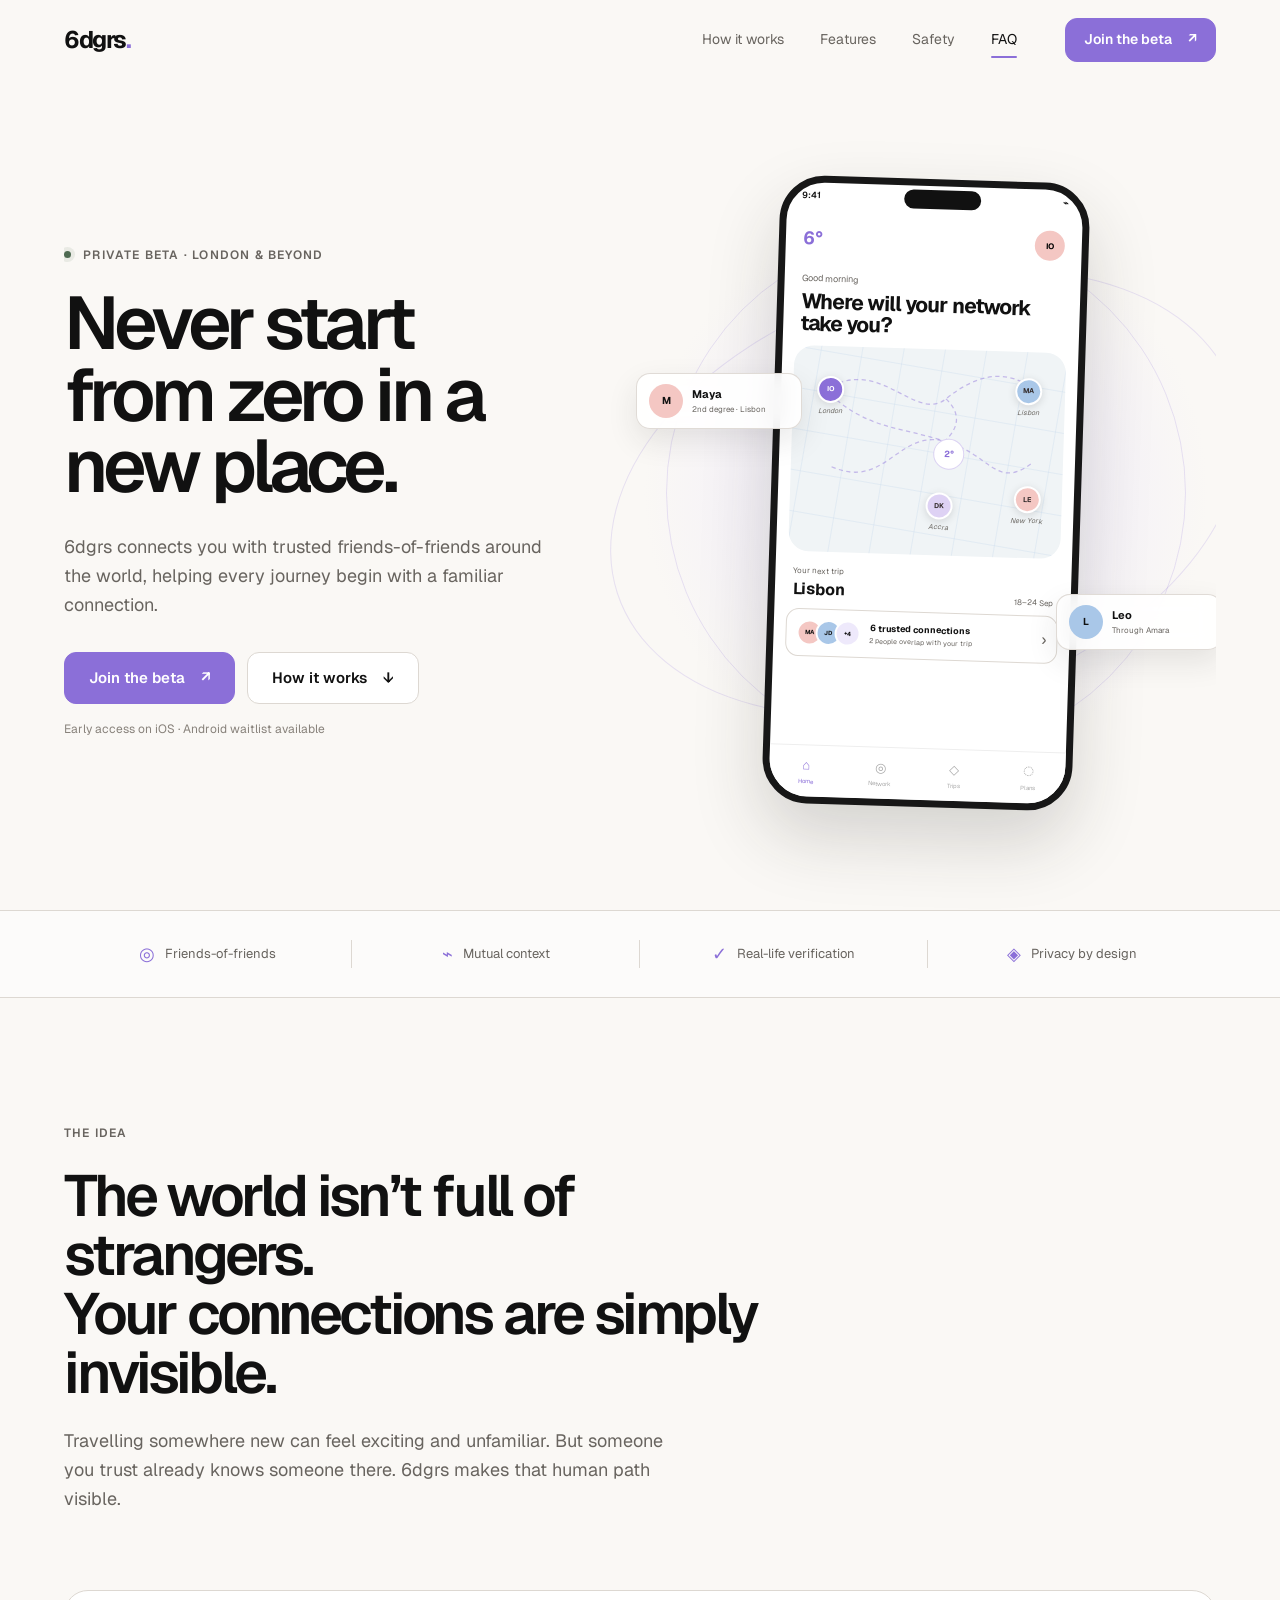
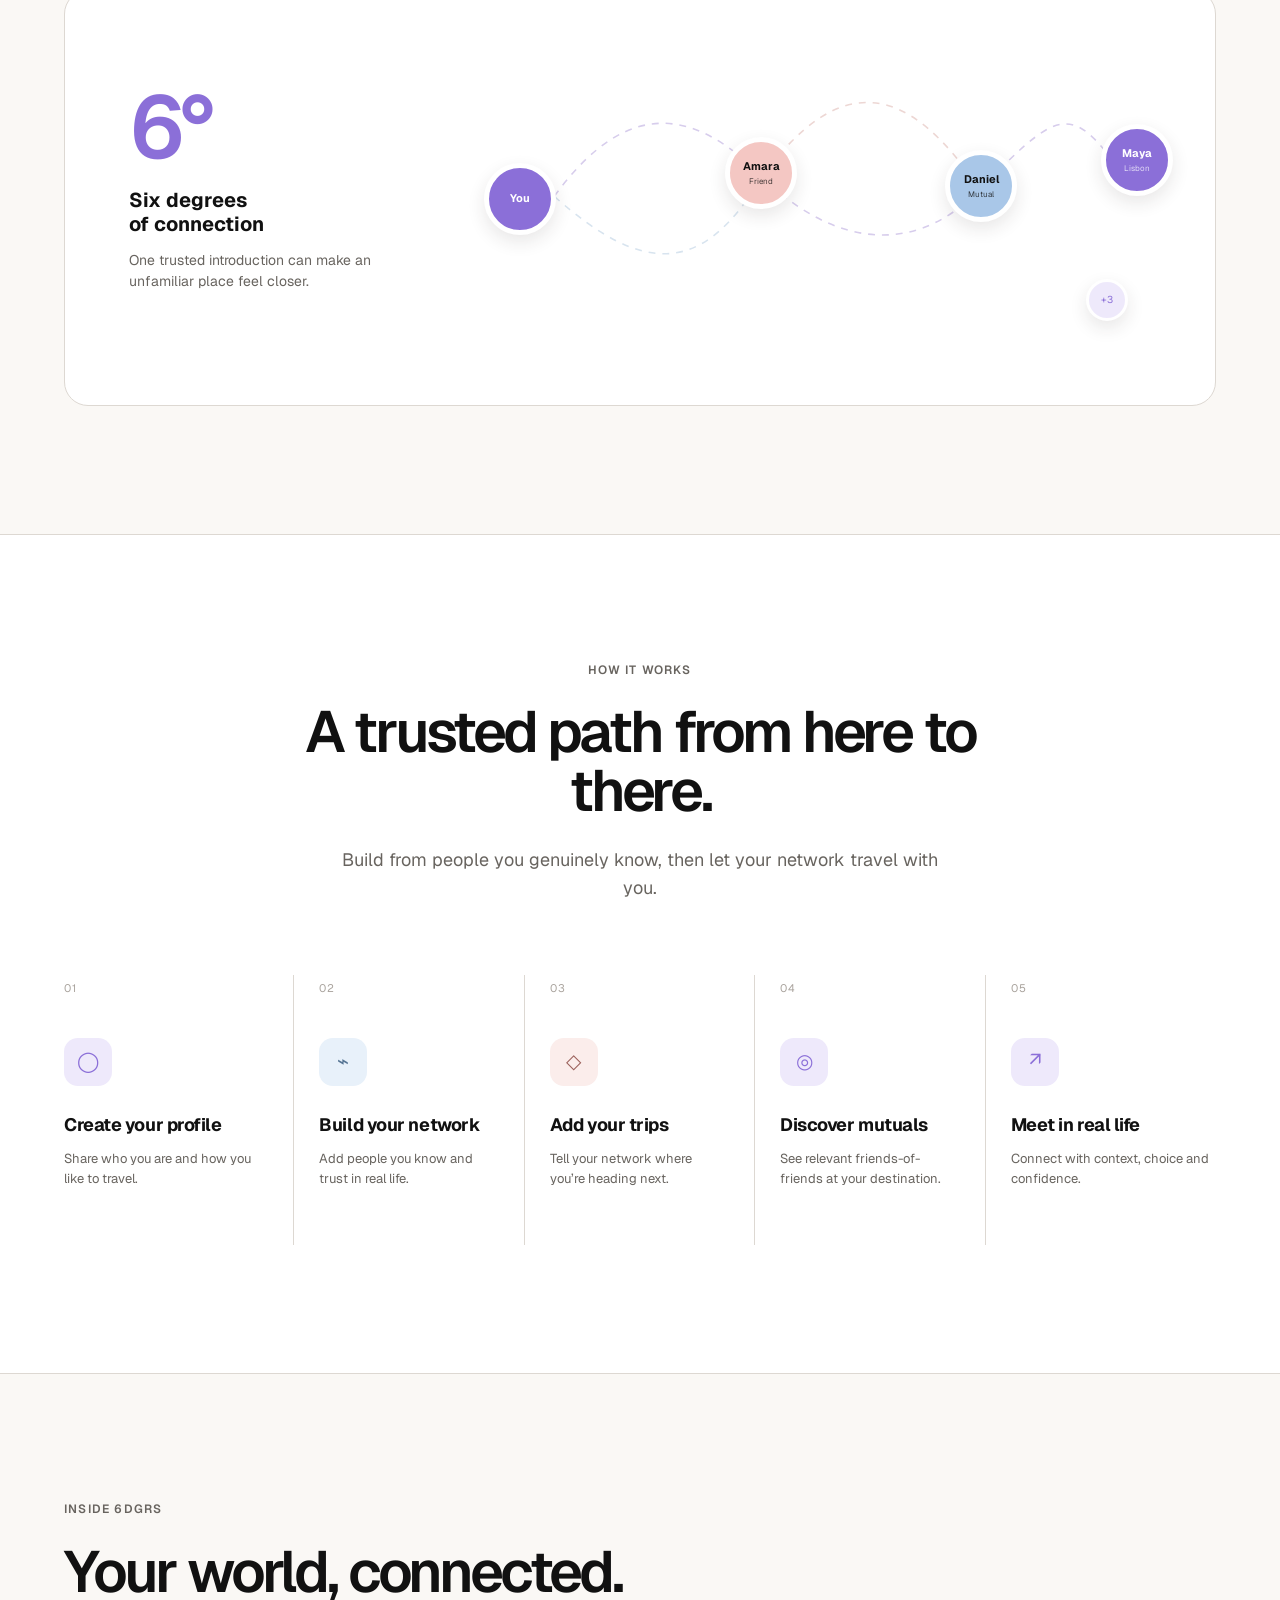
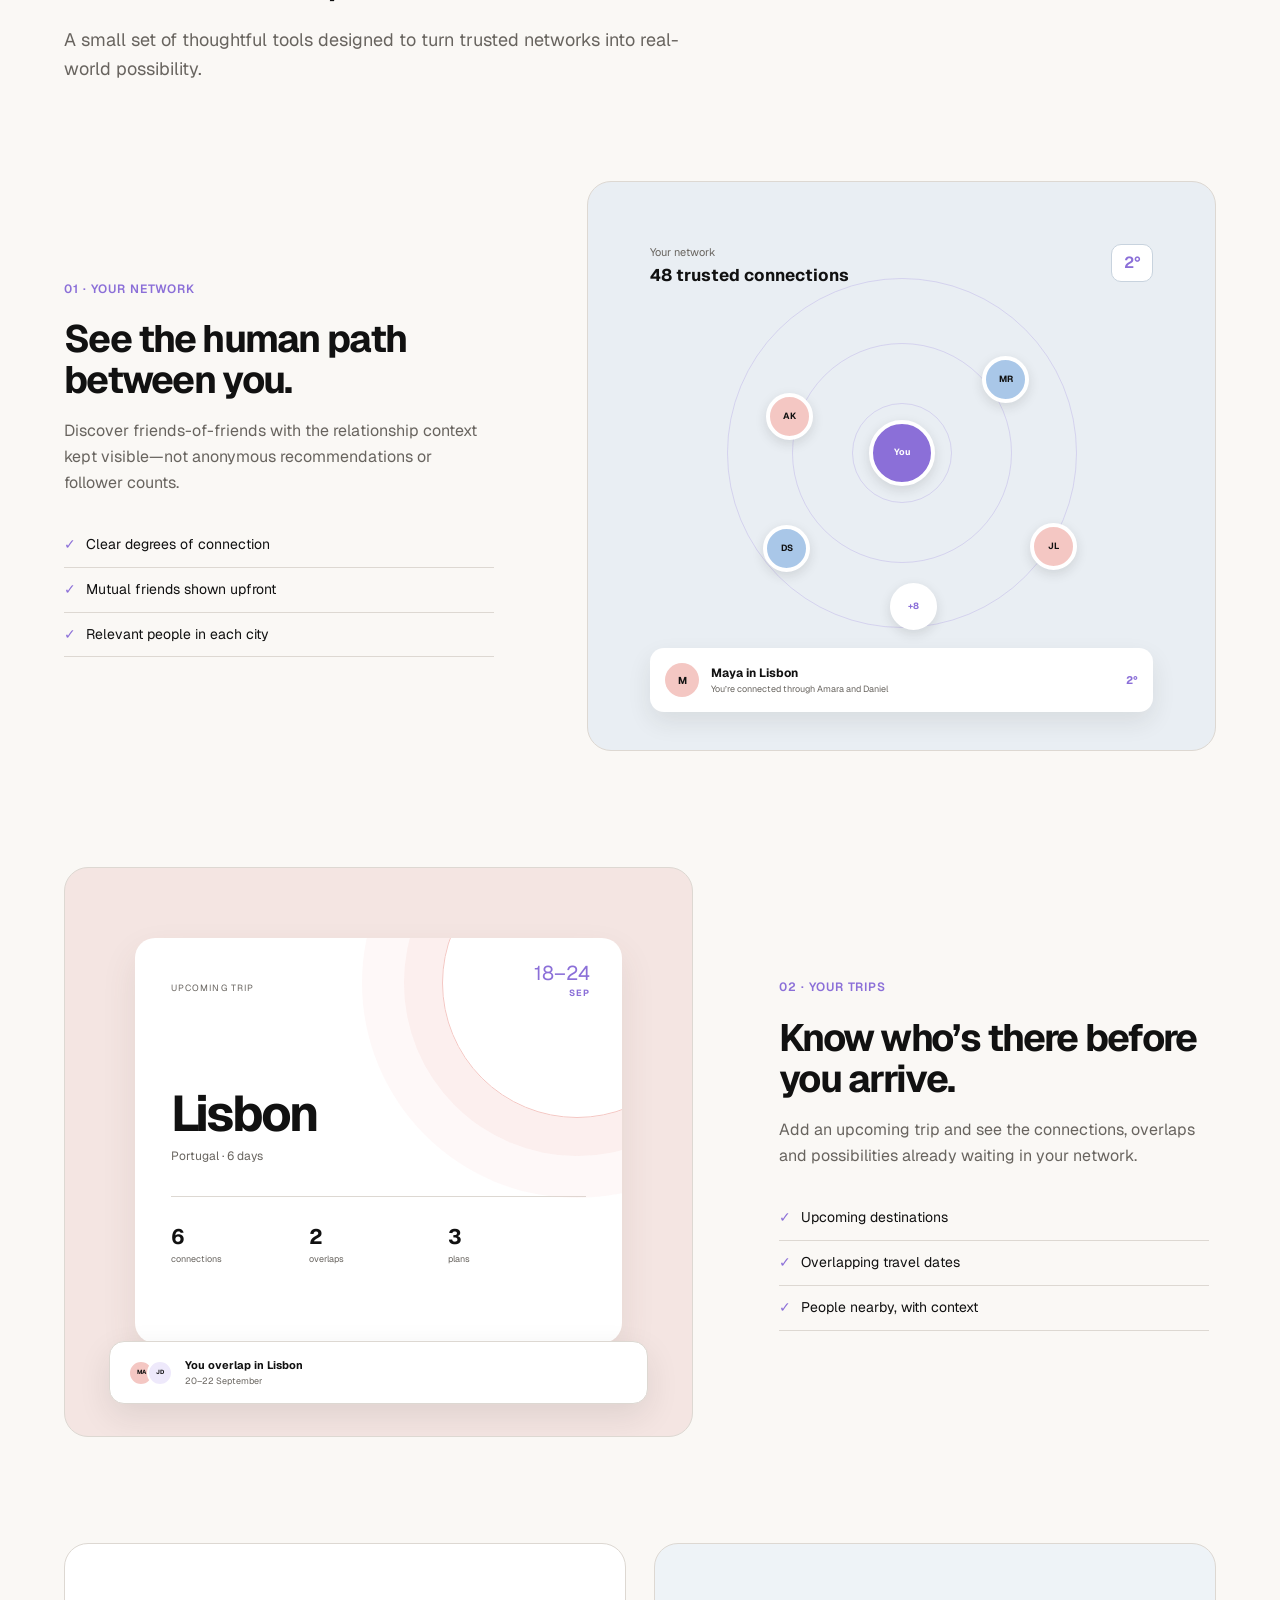
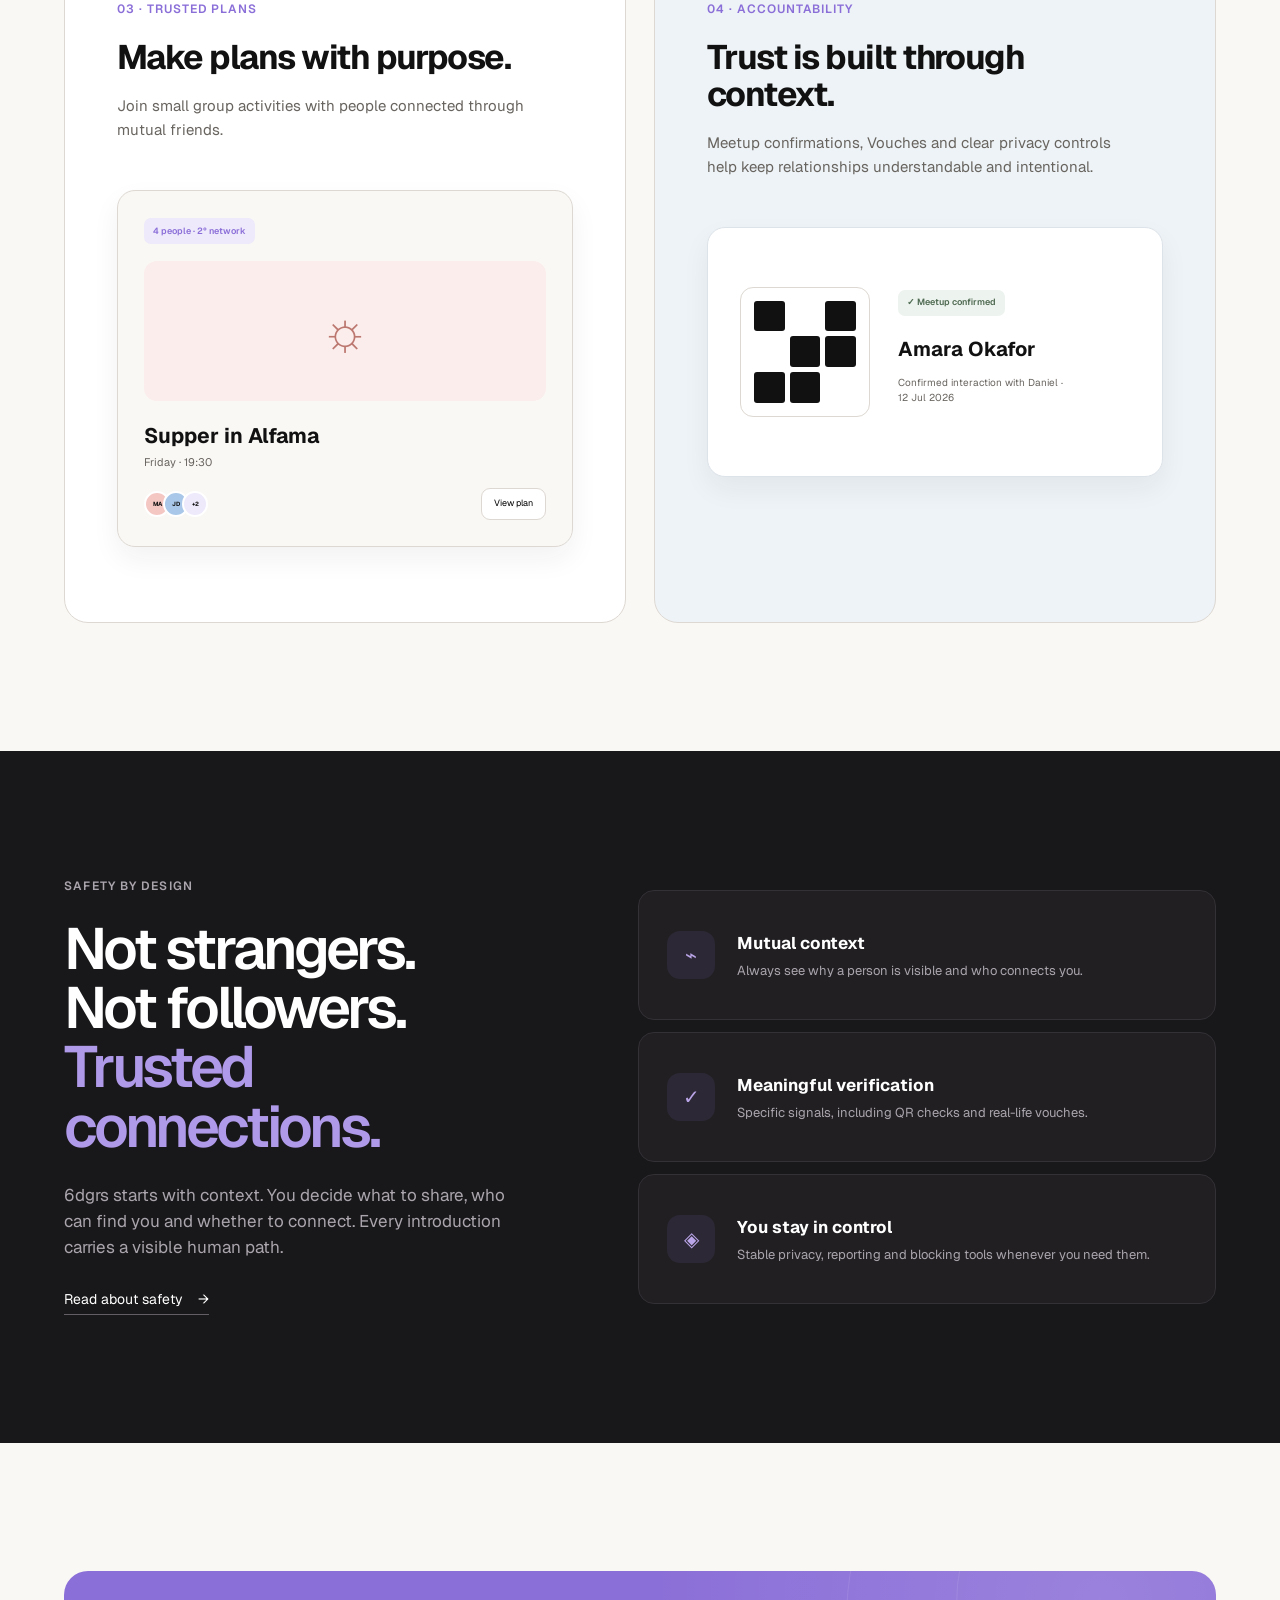
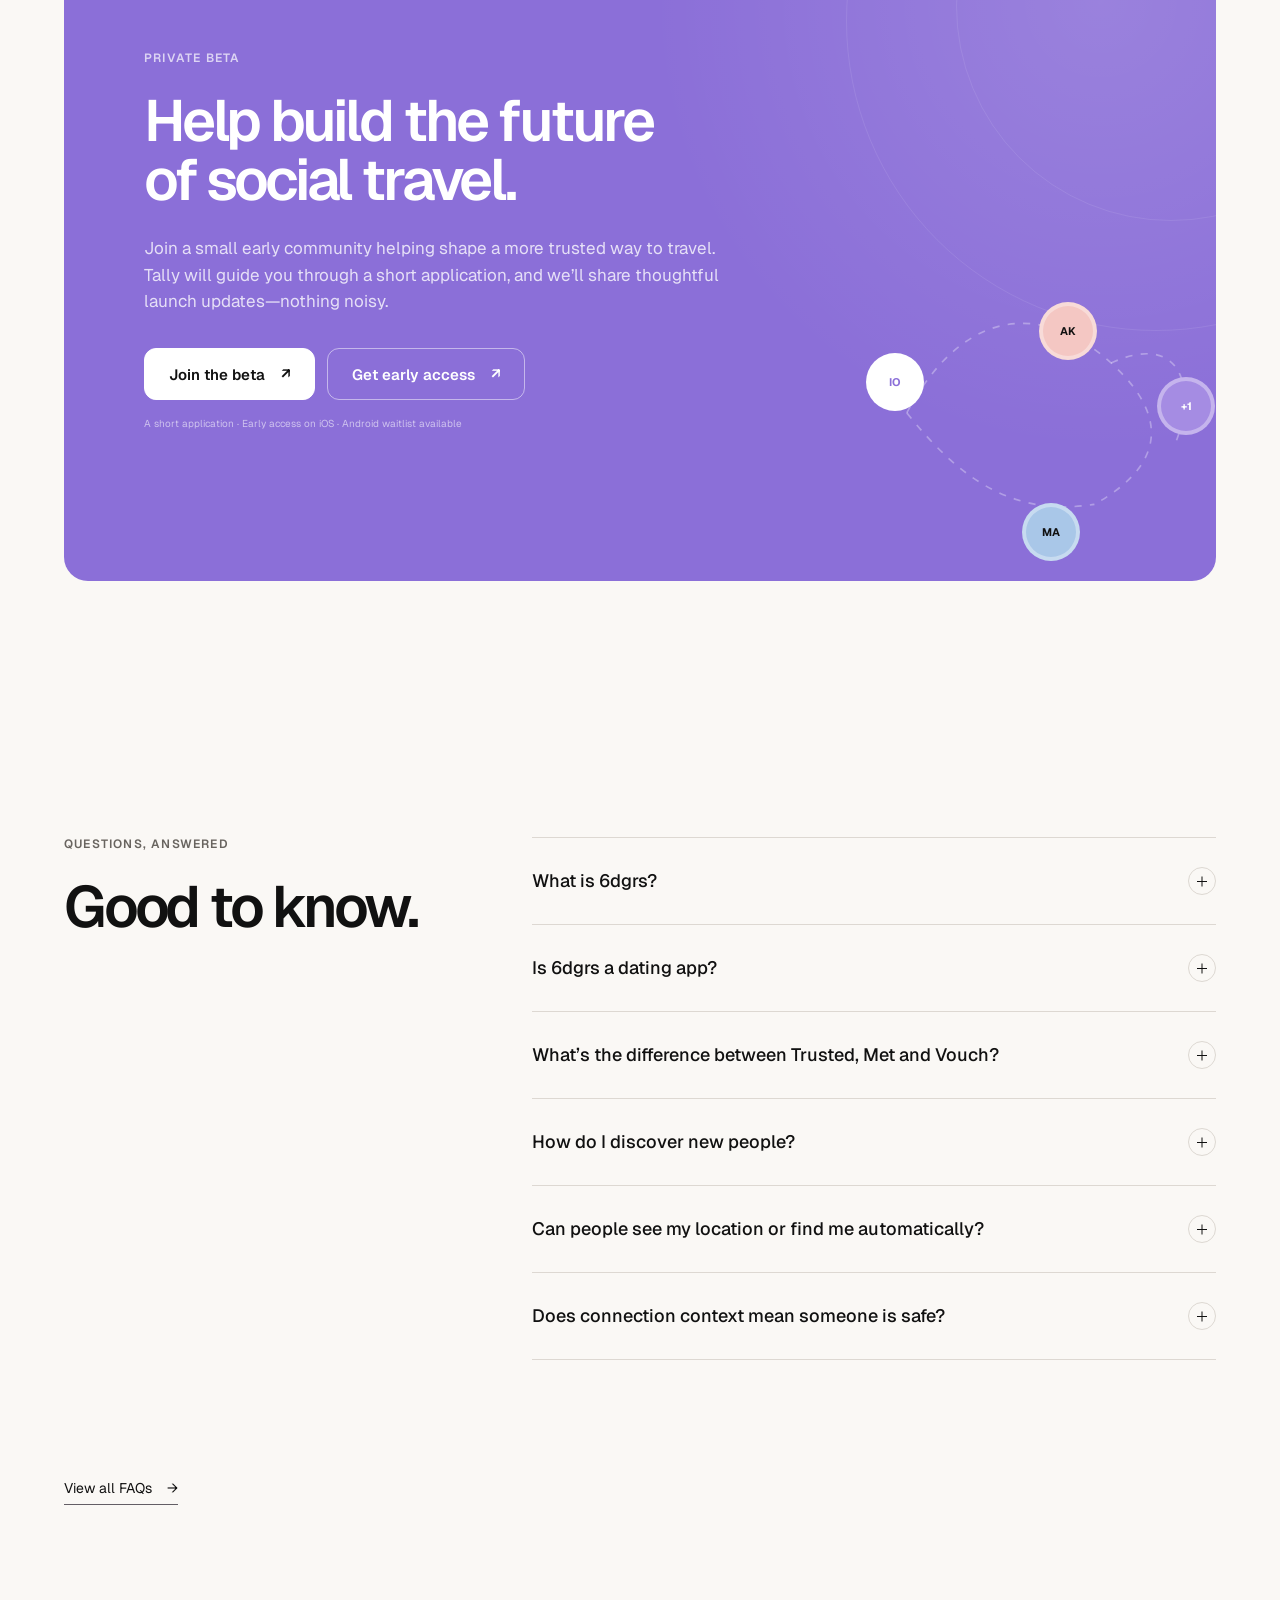
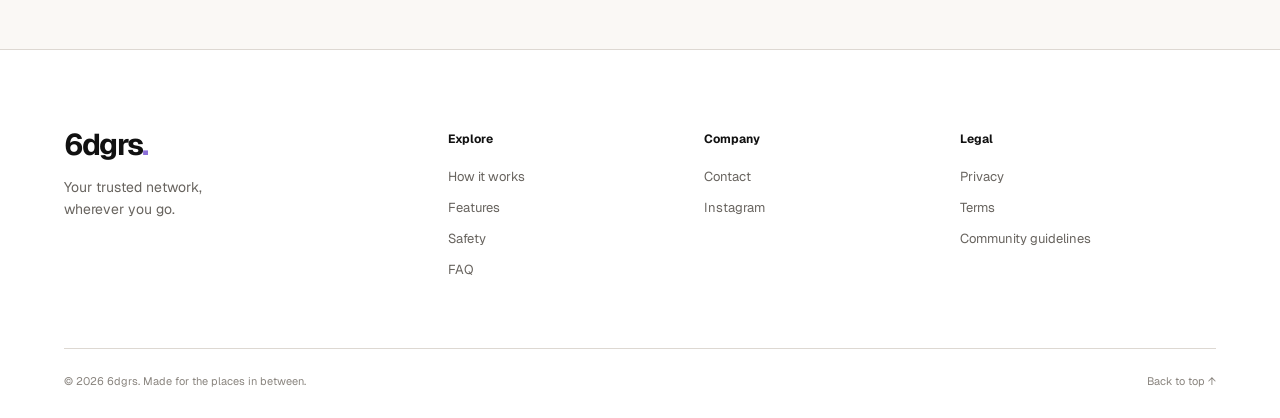
==== commit 95a41435: "Add files via upload" ====
--- a/index.html
+++ b/index.html
@@ -179,7 +179,7 @@
   </main>
 
   <footer class="footer">
-    <div class="shell footer-grid"><div><a class="brand footer-brand" href="#top">6dgrs<span class="brand-dot">.</span></a><p>Your trusted network,<br />wherever you go.</p></div><div class="footer-links"><div><strong>Explore</strong><a href="#how">How it works</a><a href="#features">Features</a><a href="safety/">Safety</a><a href="faq/">FAQ</a></div><div><strong>Company</strong><a href="mailto:hello@6dgrs.app">Contact</a></div><div><strong>Legal</strong><a href="privacy/">Privacy</a><a href="terms/">Terms</a><a href="community-guidelines/">Community guidelines</a></div></div></div>
+    <div class="shell footer-grid"><div><a class="brand footer-brand" href="#top">6dgrs<span class="brand-dot">.</span></a><p>Your trusted network,<br />wherever you go.</p></div><div class="footer-links"><div><strong>Explore</strong><a href="#how">How it works</a><a href="#features">Features</a><a href="safety/">Safety</a><a href="faq/">FAQ</a></div><div><strong>Company</strong><a href="mailto:hello@6dgrs.app">Contact</a><a href="https://www.instagram.com/6dgrsapp/" target="_blank" rel="noopener noreferrer">Instagram</a></div><div><strong>Legal</strong><a href="privacy/">Privacy</a><a href="terms/">Terms</a><a href="community-guidelines/">Community guidelines</a></div></div></div>
     <div class="shell footer-bottom"><span>© 2026 6dgrs. Made for the places in between.</span><a href="#top">Back to top ↑</a></div>
   </footer>
   <script src="app.js"></script>
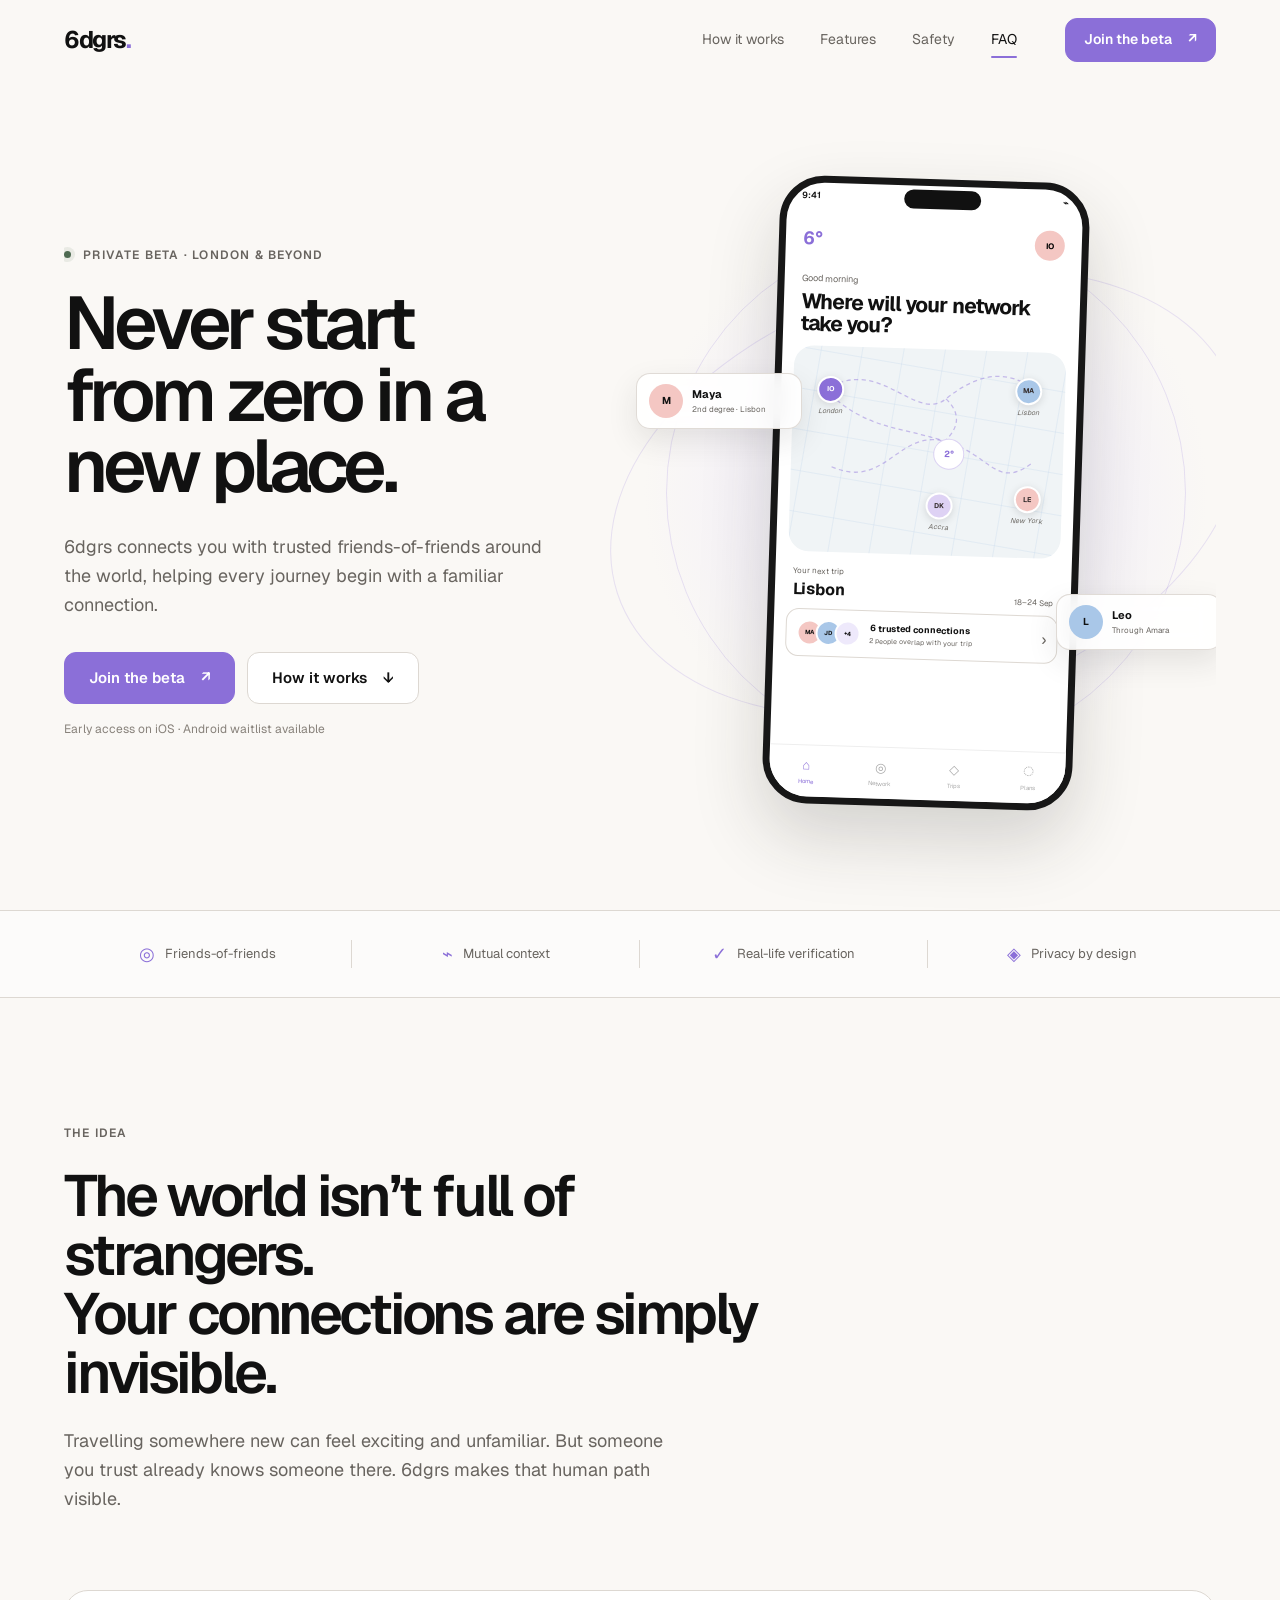
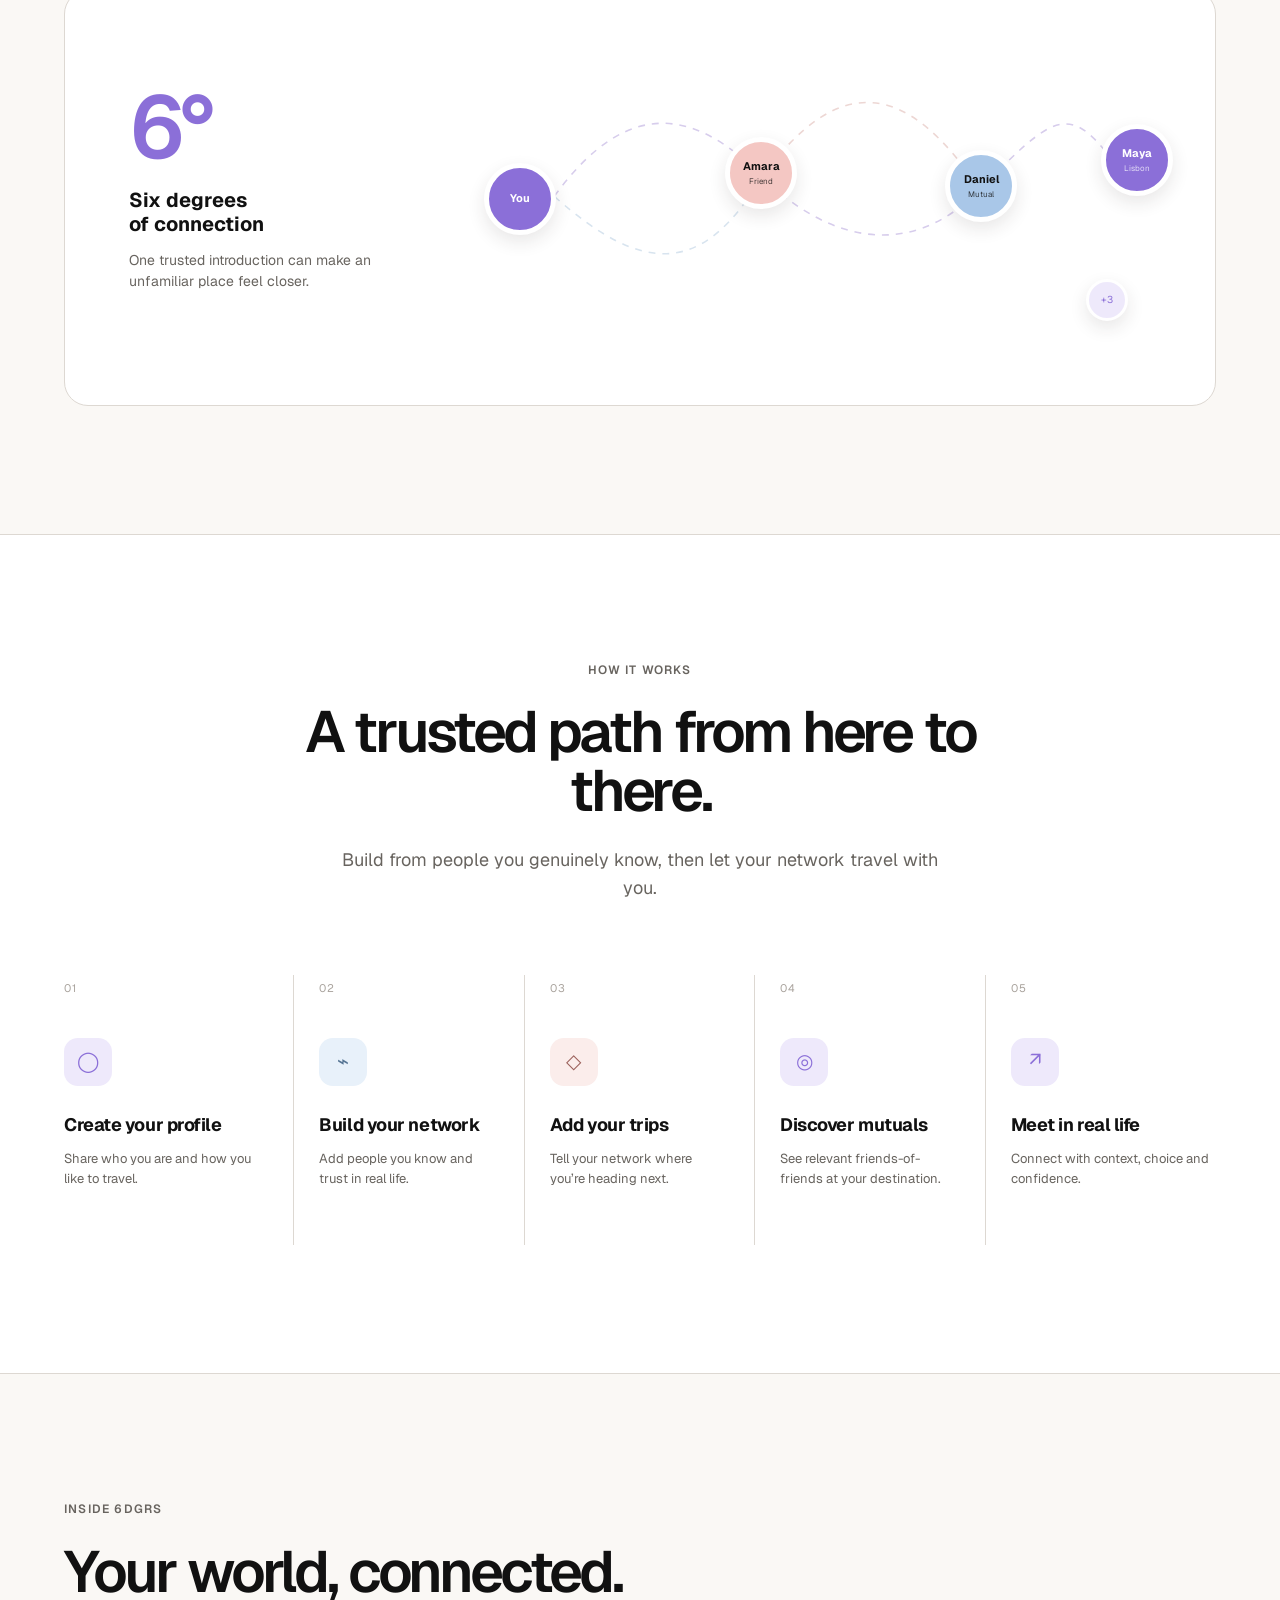
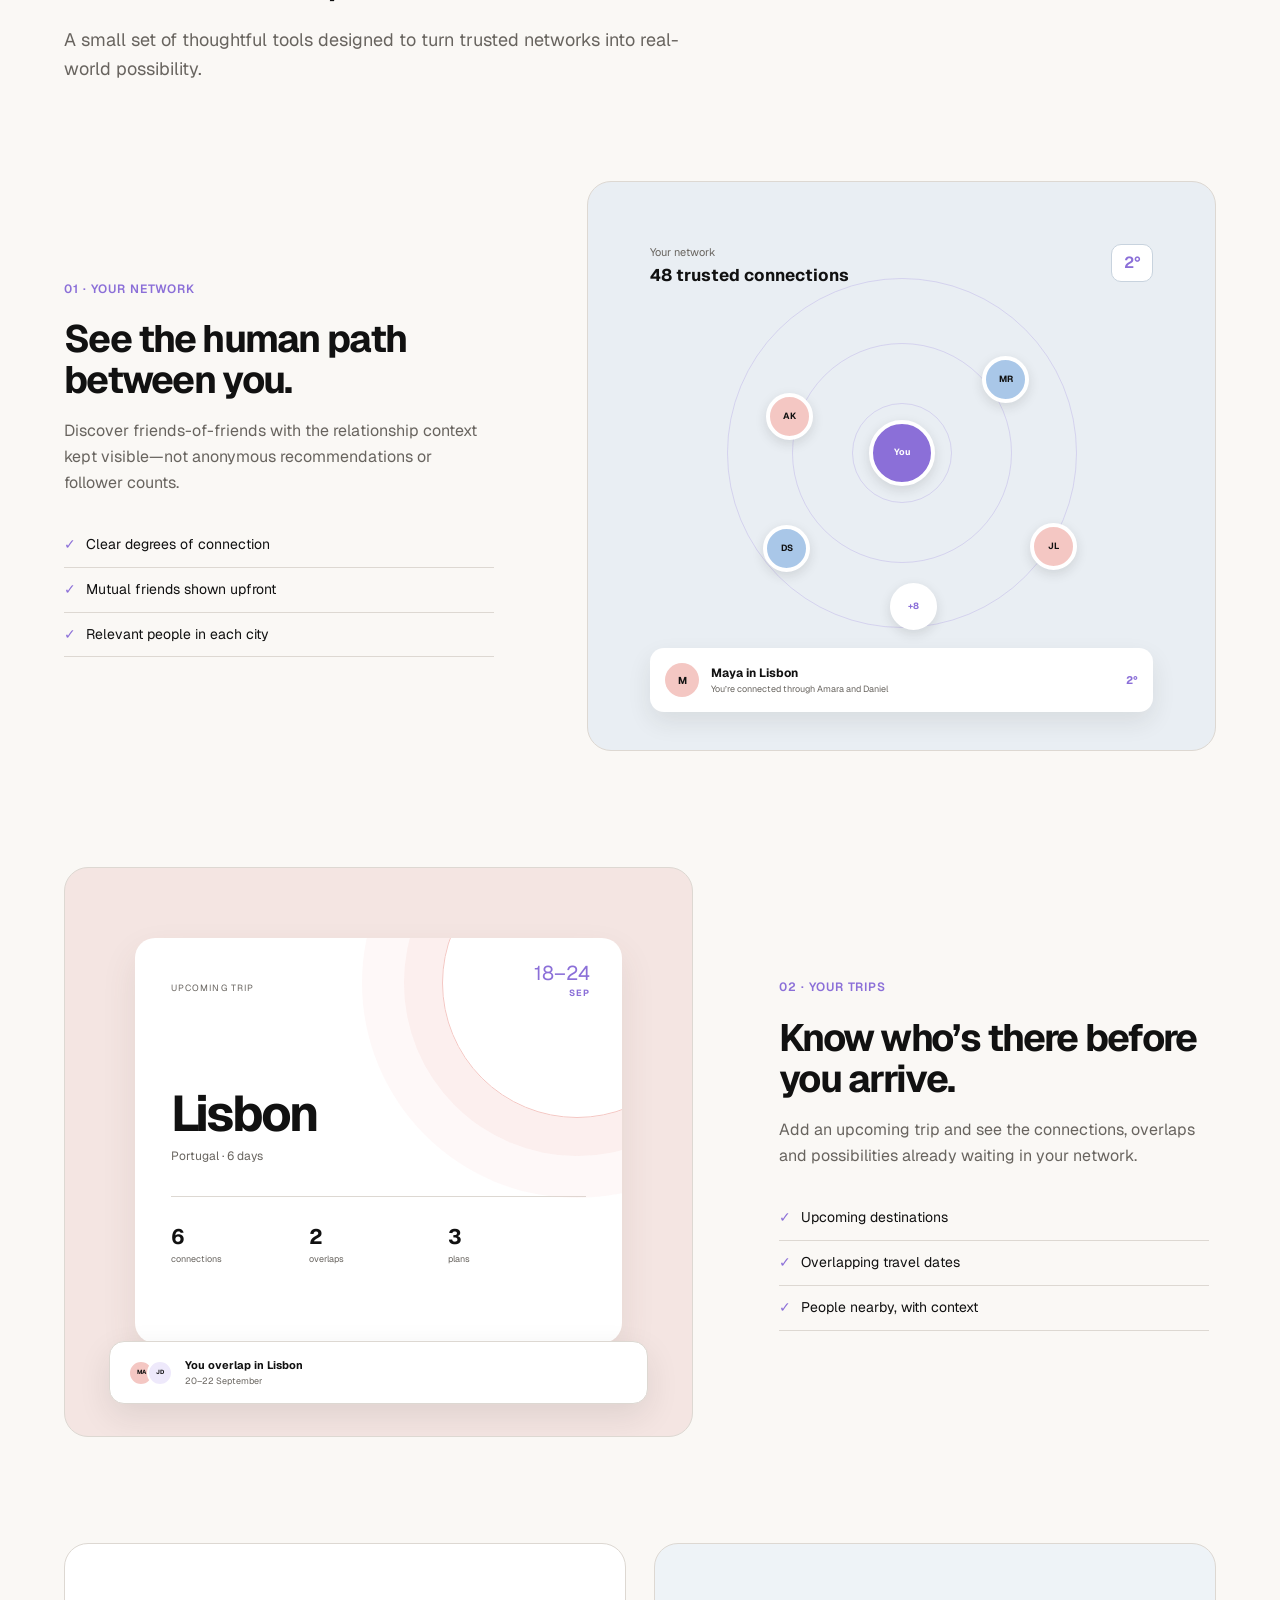
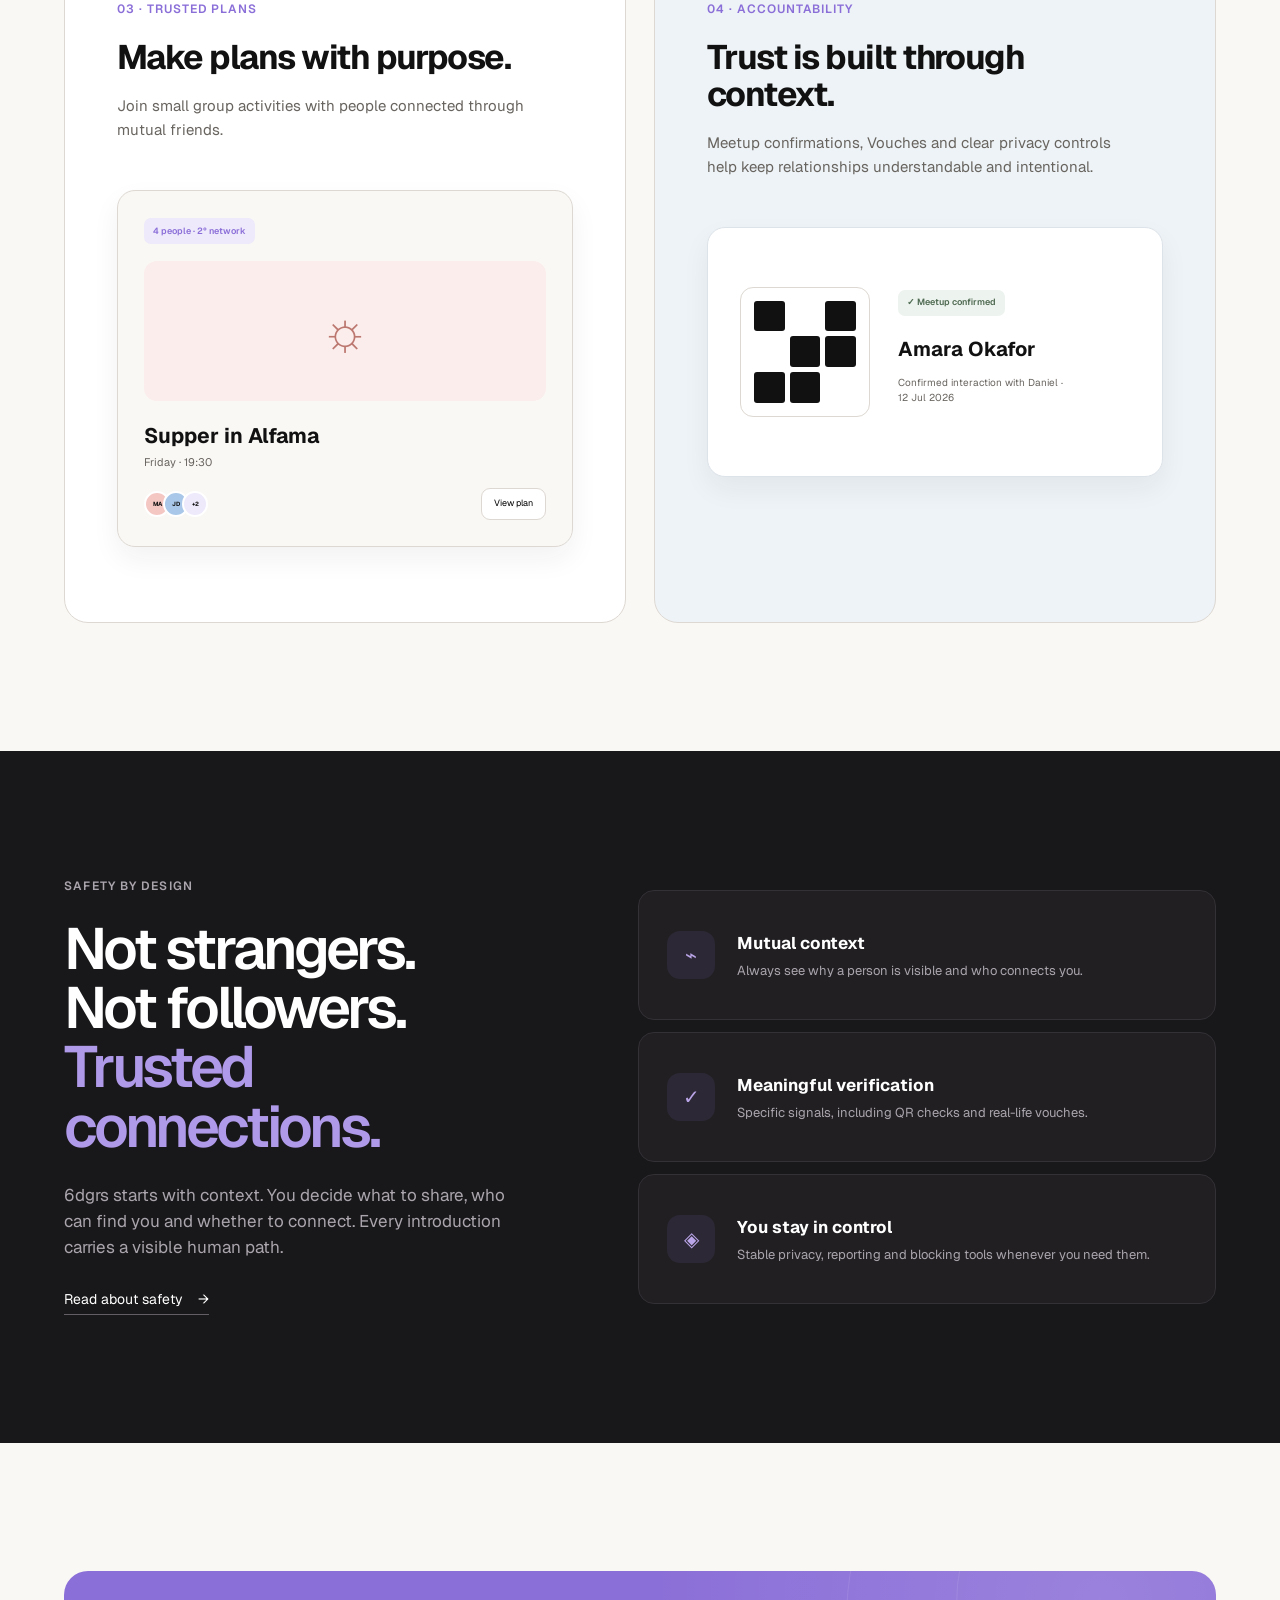
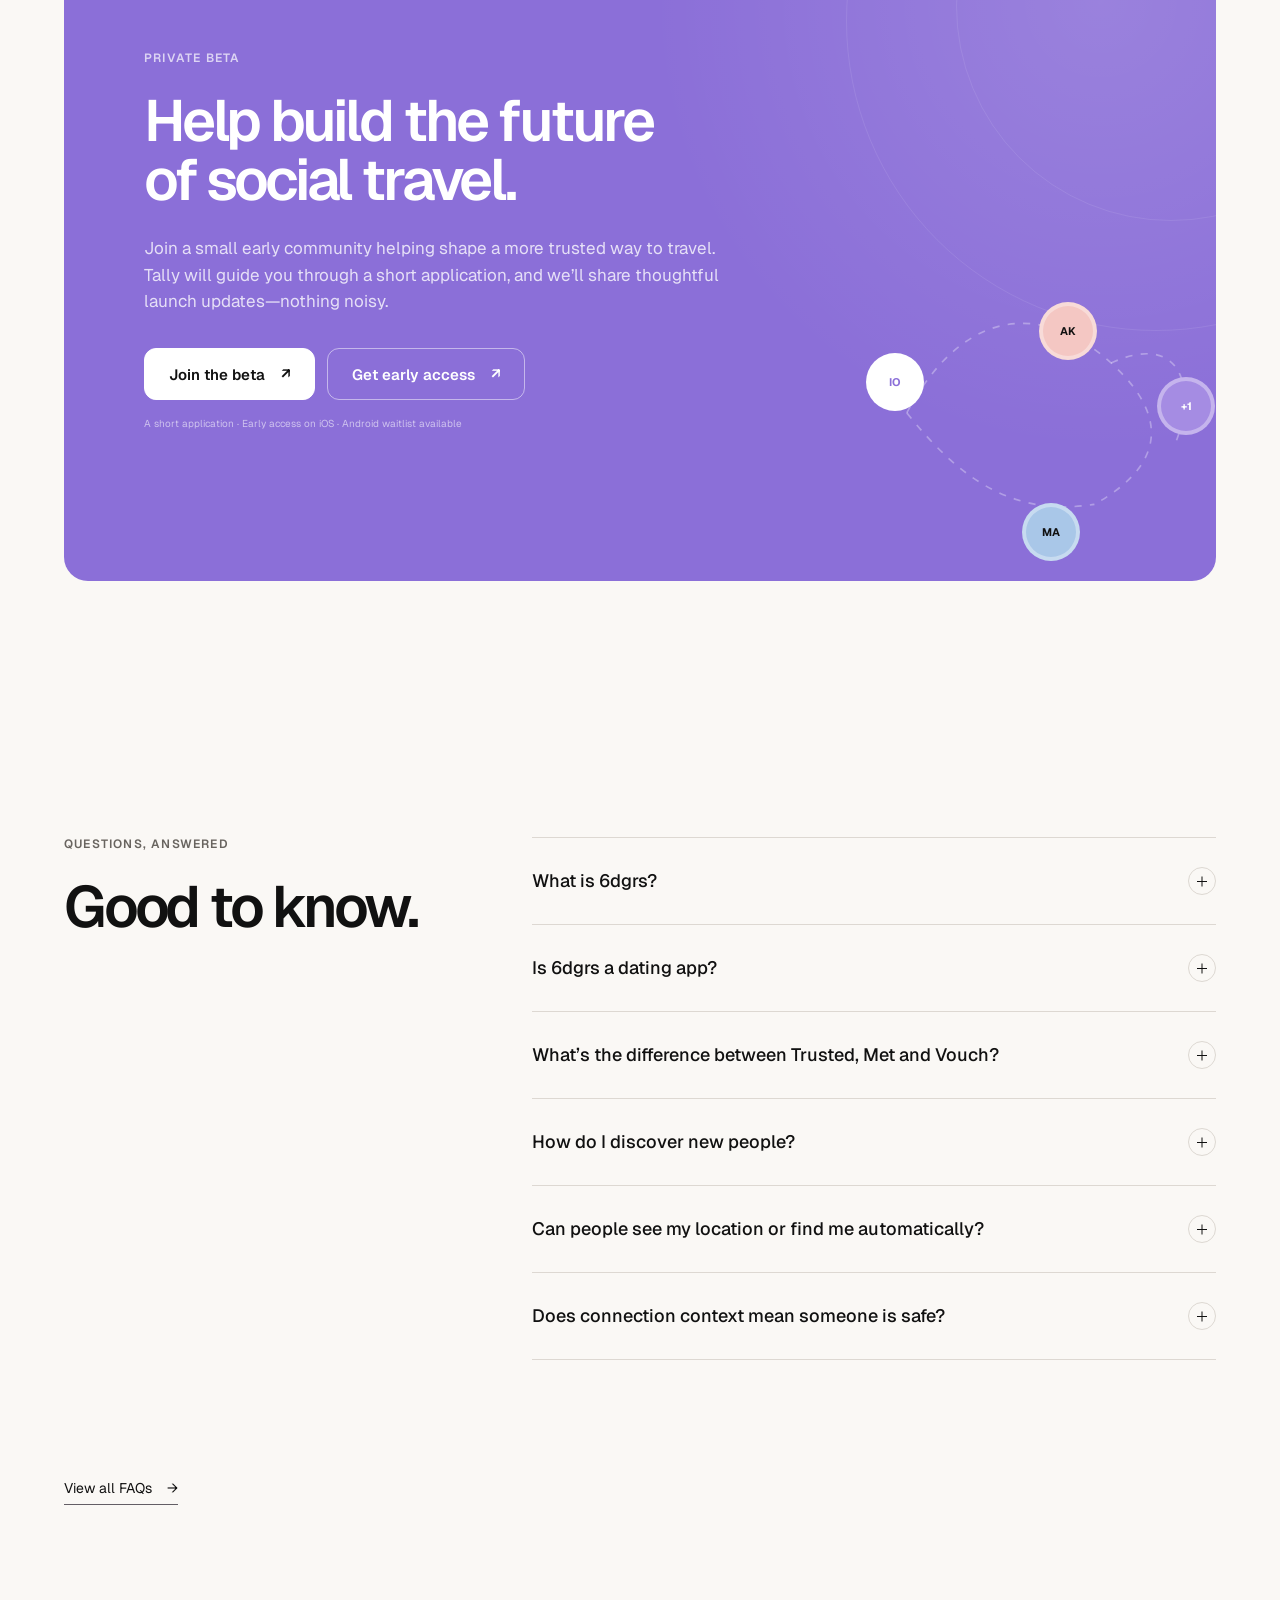
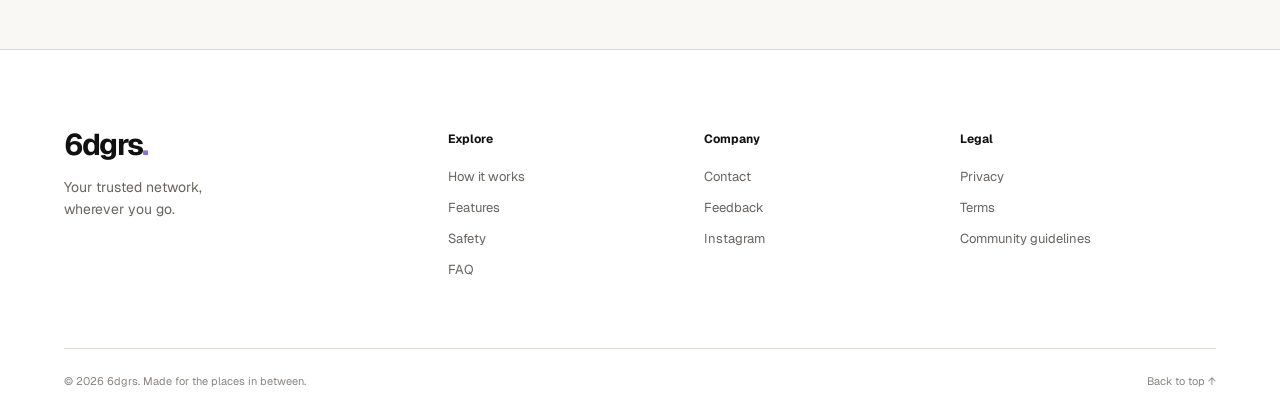
==== commit 2e4111cc: "docs: align legal and support for P3" ====
--- a/index.html
+++ b/index.html
@@ -25,7 +25,7 @@
         <a href="#safety">Safety</a>
         <a href="#faq">FAQ</a>
       </div>
-      <a class="button button-small nav-cta" href="#beta" data-beta-cta>Join the beta <span aria-hidden="true">↗</span></a>
+      <a class="button button-small nav-cta" href="join/">Join the beta <span aria-hidden="true">↗</span></a>
     </nav>
   </header>
 
@@ -36,7 +36,7 @@
         <h1 id="hero-title">Never start from zero in a new place.</h1>
         <p class="hero-lede">6dgrs connects you with trusted friends-of-friends around the world, helping every journey begin with a familiar connection.</p>
         <div class="button-row">
-          <a class="button" href="#beta" data-beta-cta>Join the beta <span aria-hidden="true">↗</span></a>
+          <a class="button" href="join/">Join the beta <span aria-hidden="true">↗</span></a>
           <a class="button button-secondary" href="#how">How it works <span aria-hidden="true">↓</span></a>
         </div>
         <p class="microcopy">Early access on iOS · Android waitlist available</p>
@@ -155,8 +155,8 @@
         <div class="beta-orbit one"></div><div class="beta-orbit two"></div>
         <div class="beta-content"><p class="eyebrow light">Private beta</p><h2>Help build the future<br />of social travel.</h2><p>Join a small early community helping shape a more trusted way to travel. Tally will guide you through a short application, and we’ll share thoughtful launch updates—nothing noisy.</p>
           <div class="beta-actions">
-            <a class="button beta-primary" href="#beta" data-beta-cta>Join the beta <span aria-hidden="true">↗</span></a>
-            <a class="button beta-secondary" href="#beta" data-beta-cta>Get early access <span aria-hidden="true">↗</span></a>
+            <a class="button beta-primary" href="join/">Join the beta <span aria-hidden="true">↗</span></a>
+            <a class="button beta-secondary" href="join/">Get early access <span aria-hidden="true">↗</span></a>
           </div>
           <p class="beta-note">A short application · Early access on iOS · Android waitlist available</p>
         </div>
@@ -179,7 +179,7 @@
   </main>
 
   <footer class="footer">
-    <div class="shell footer-grid"><div><a class="brand footer-brand" href="#top">6dgrs<span class="brand-dot">.</span></a><p>Your trusted network,<br />wherever you go.</p></div><div class="footer-links"><div><strong>Explore</strong><a href="#how">How it works</a><a href="#features">Features</a><a href="safety/">Safety</a><a href="faq/">FAQ</a></div><div><strong>Company</strong><a href="mailto:hello@6dgrs.app">Contact</a><a href="https://www.instagram.com/6dgrsapp/" target="_blank" rel="noopener noreferrer">Instagram</a></div><div><strong>Legal</strong><a href="privacy/">Privacy</a><a href="terms/">Terms</a><a href="community-guidelines/">Community guidelines</a></div></div></div>
+    <div class="shell footer-grid"><div><a class="brand footer-brand" href="#top">6dgrs<span class="brand-dot">.</span></a><p>Your trusted network,<br />wherever you go.</p></div><div class="footer-links"><div><strong>Explore</strong><a href="#how">How it works</a><a href="#features">Features</a><a href="safety/">Safety</a><a href="faq/">FAQ</a></div><div><strong>Company</strong><a href="mailto:hello@6dgrs.app">Contact</a><a href="mailto:feedback@6dgrs.app">Feedback</a><a href="https://www.instagram.com/6dgrsapp/" target="_blank" rel="noopener noreferrer">Instagram</a></div><div><strong>Legal</strong><a href="privacy/">Privacy</a><a href="terms/">Terms</a><a href="community-guidelines/">Community guidelines</a></div></div></div>
     <div class="shell footer-bottom"><span>© 2026 6dgrs. Made for the places in between.</span><a href="#top">Back to top ↑</a></div>
   </footer>
   <script src="app.js"></script>
